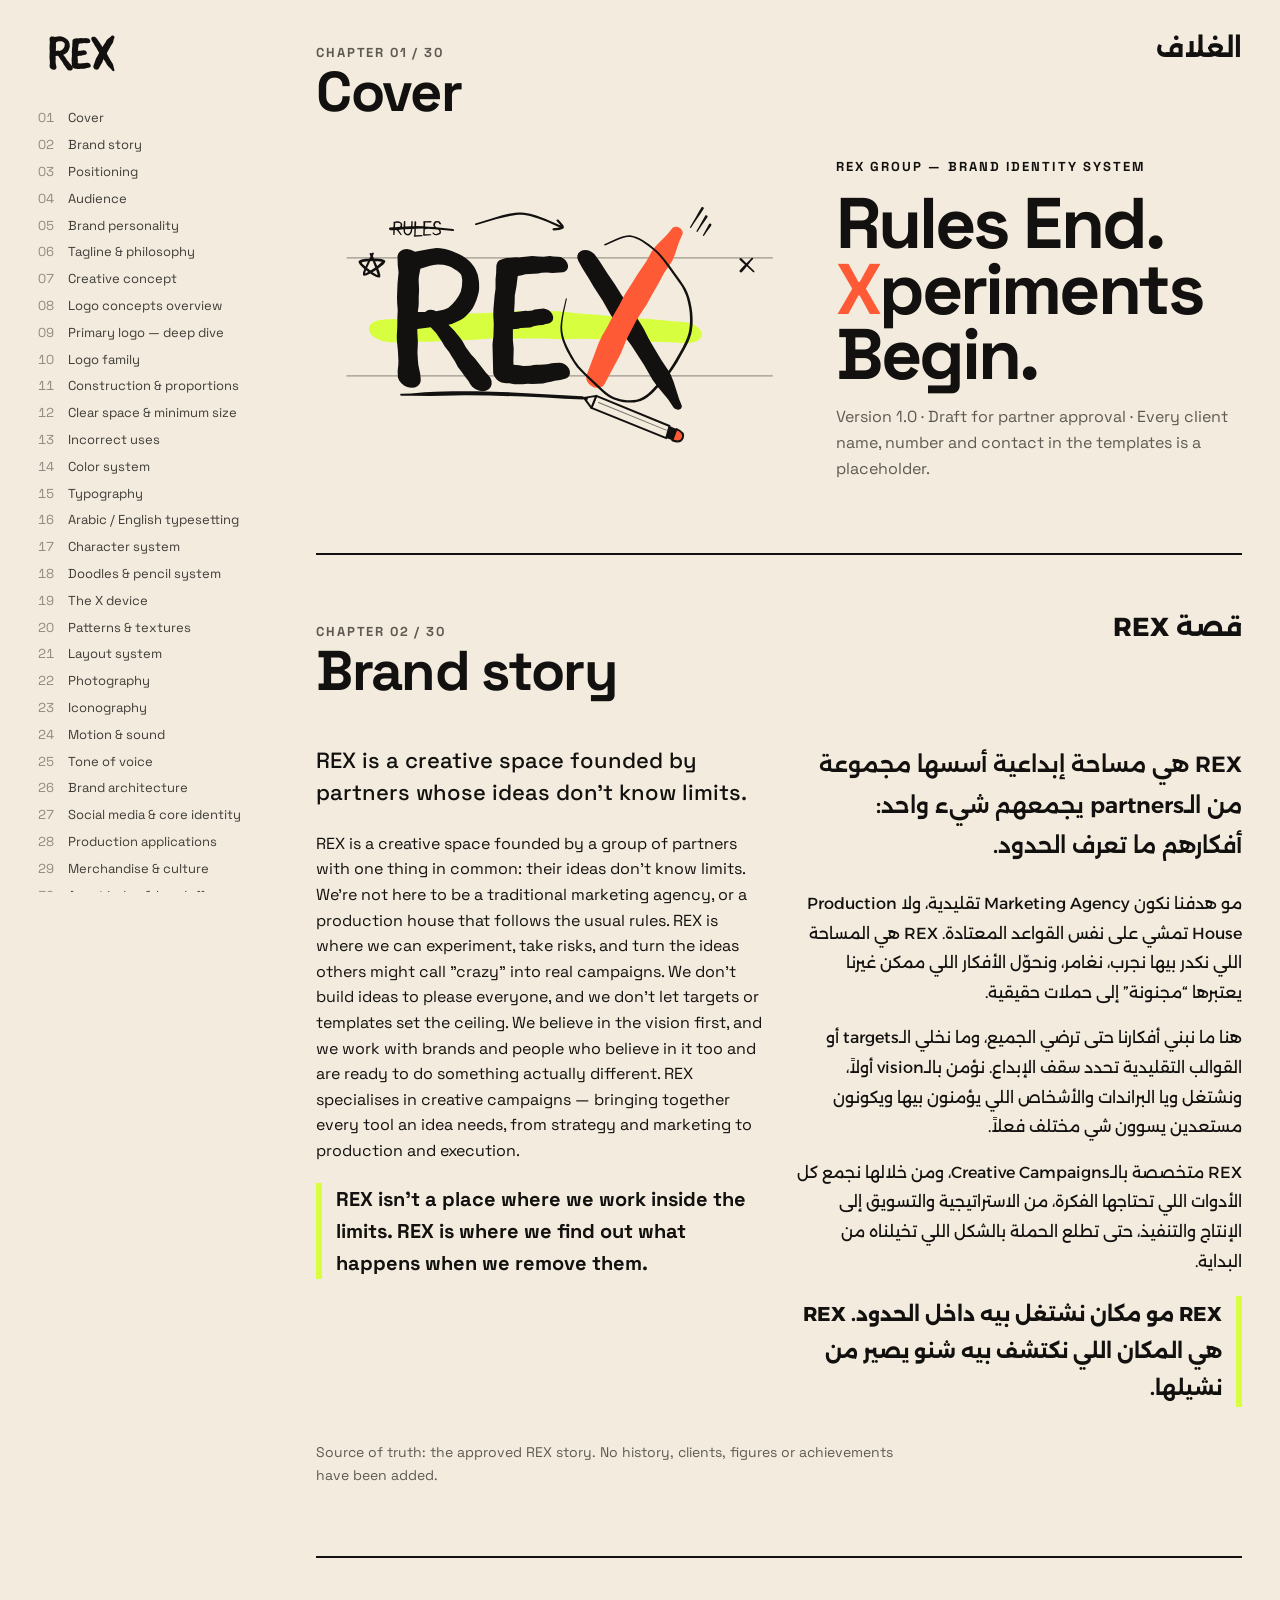
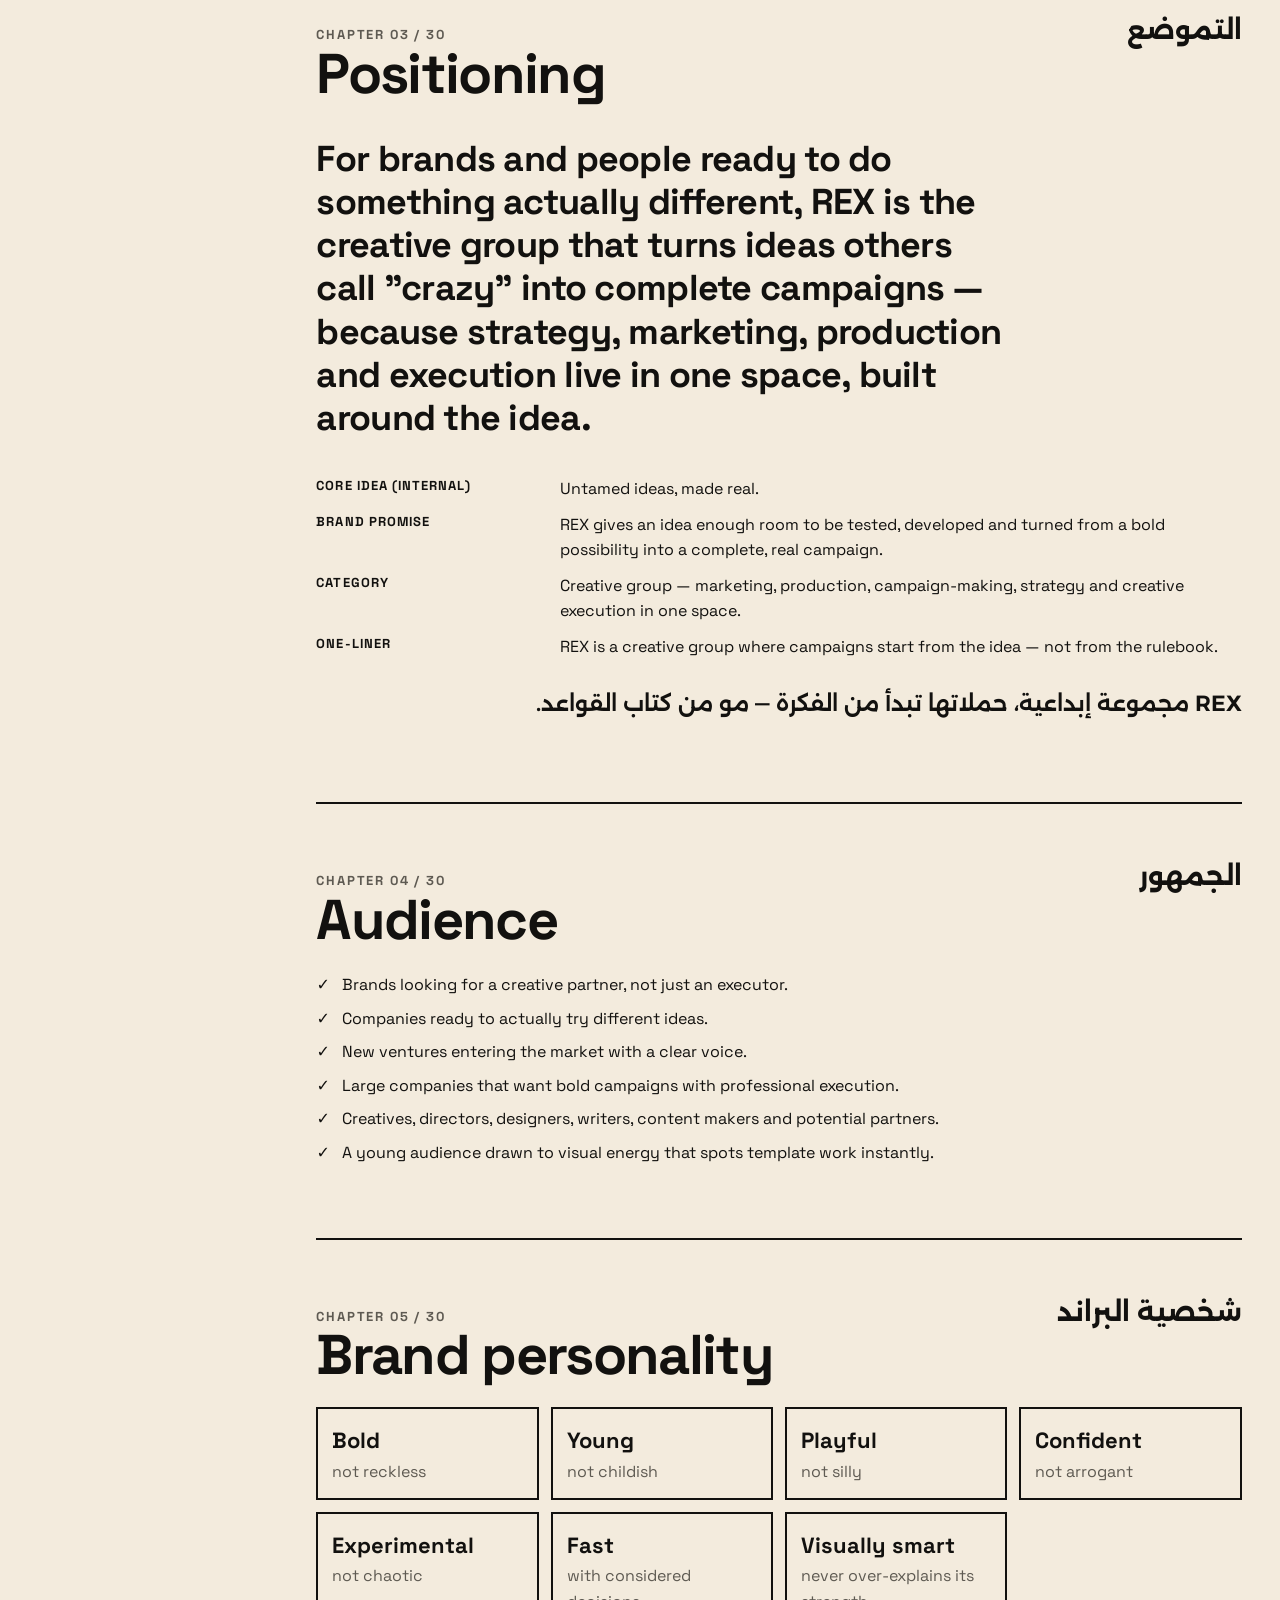
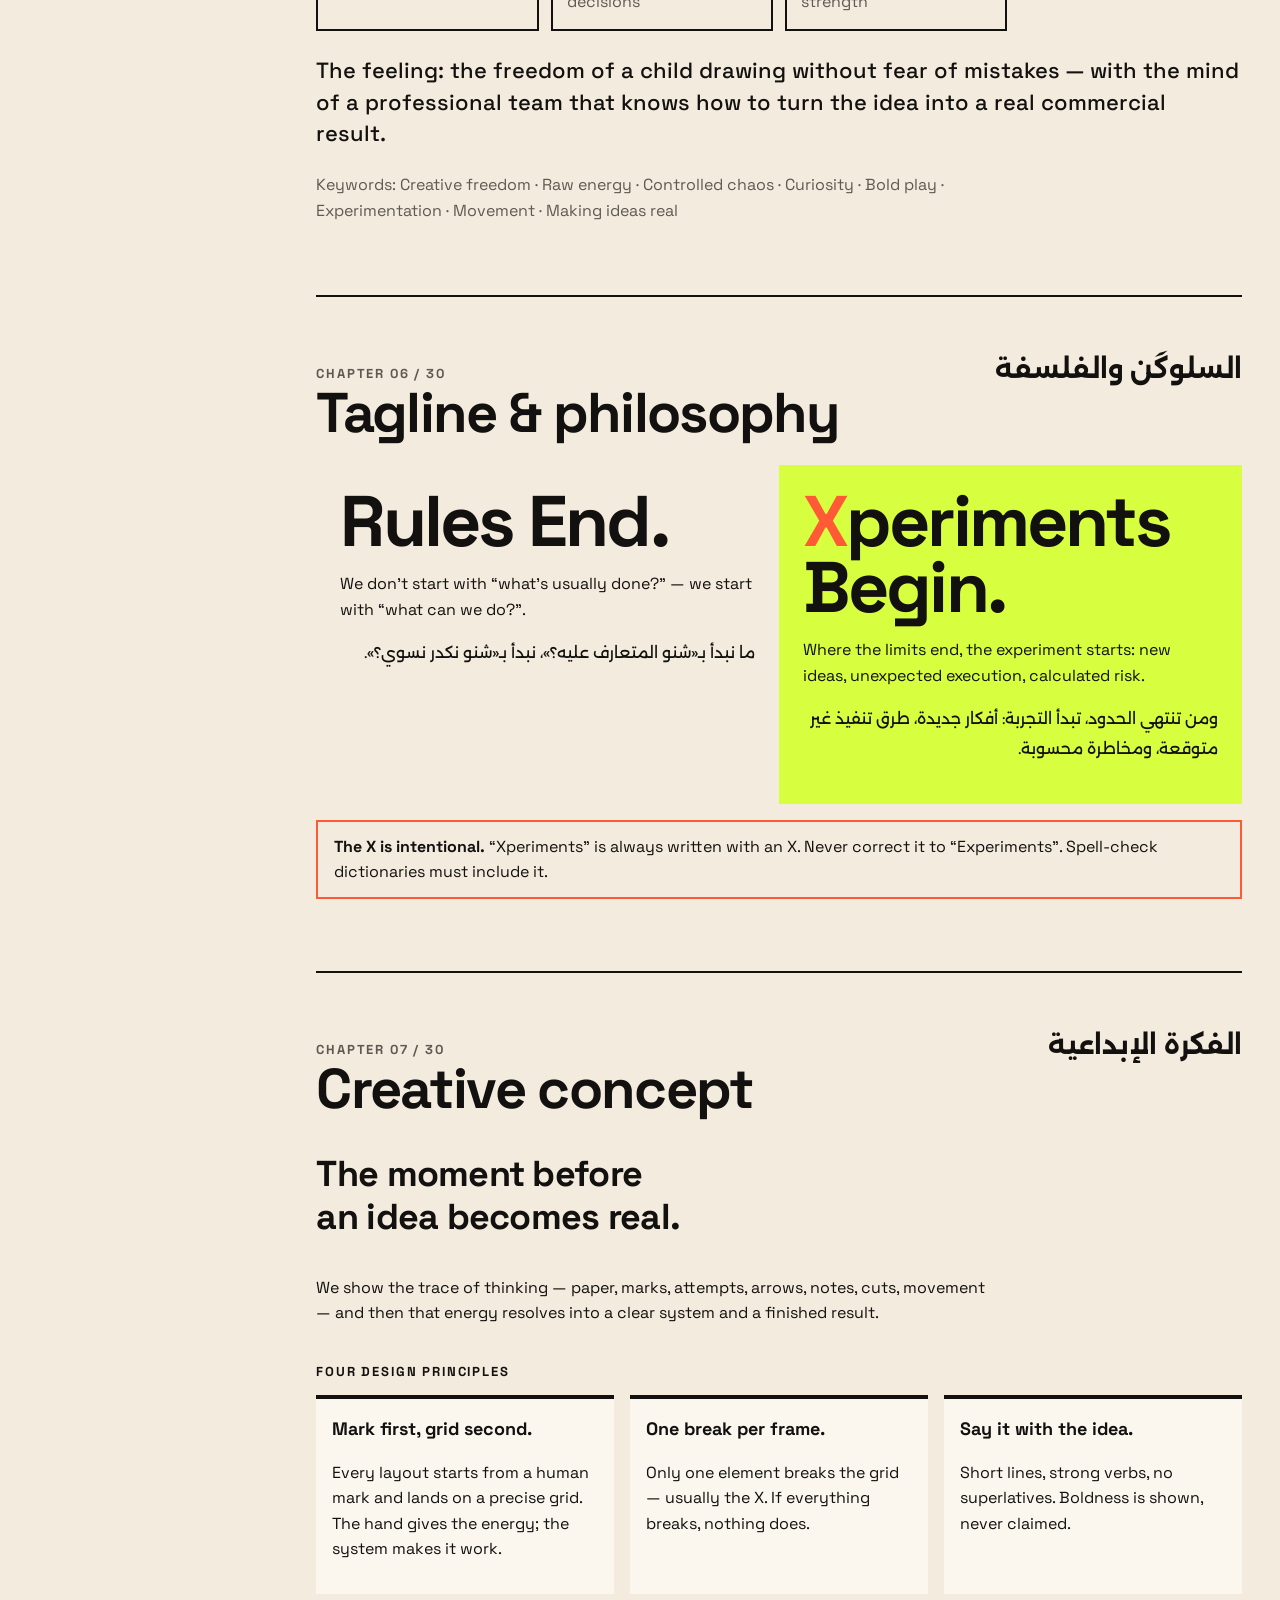
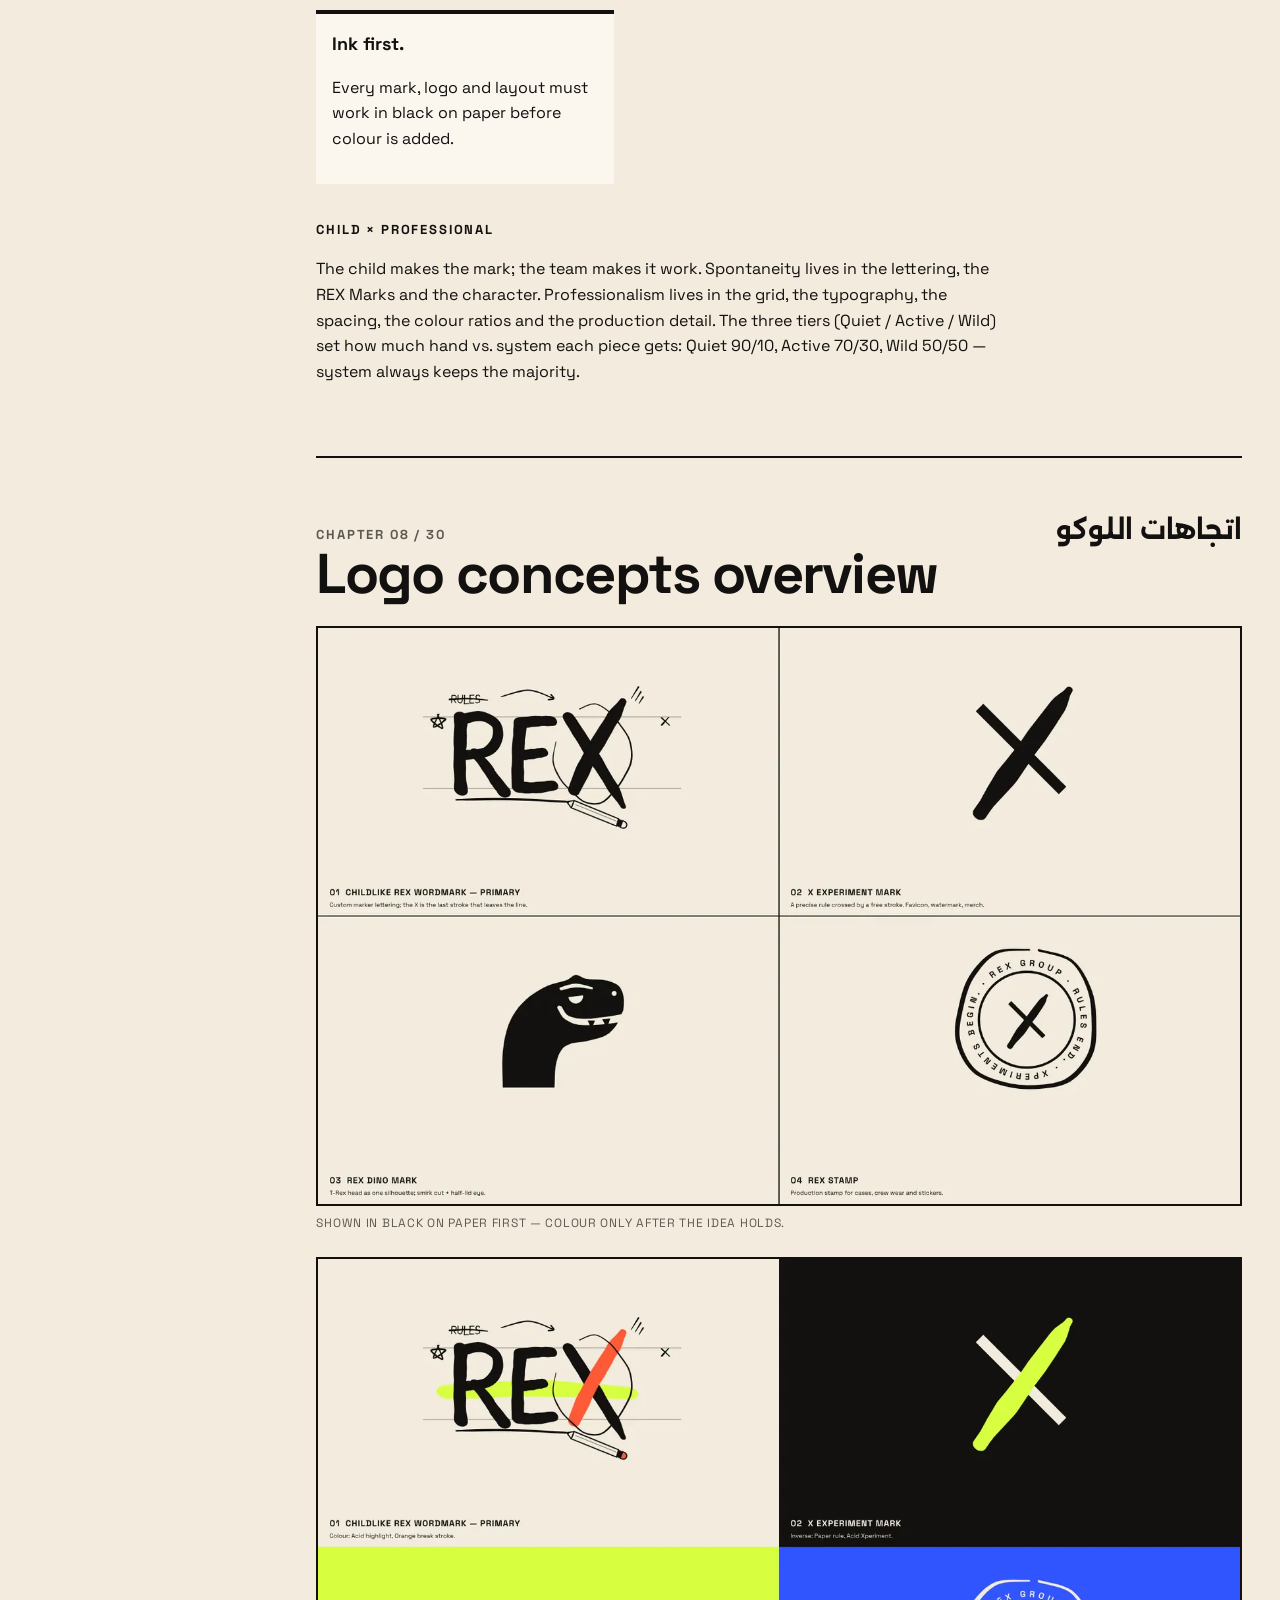
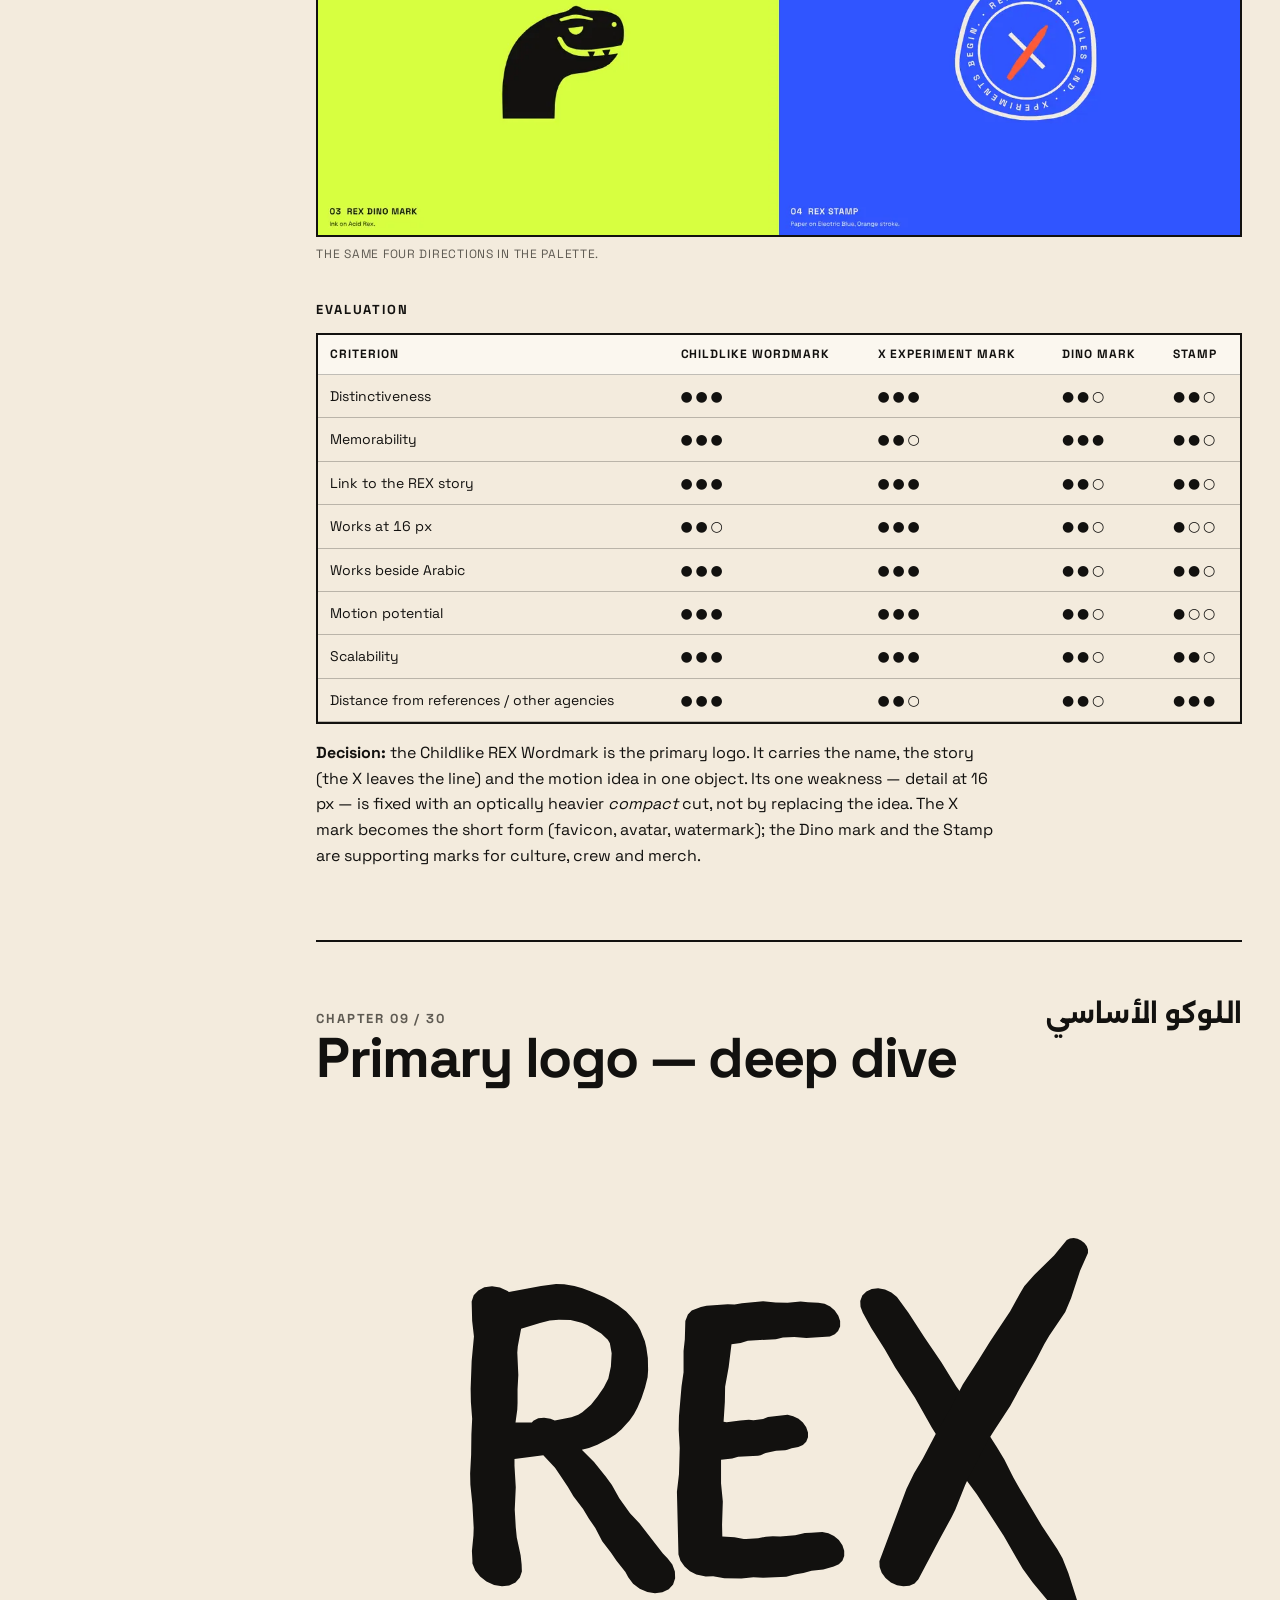
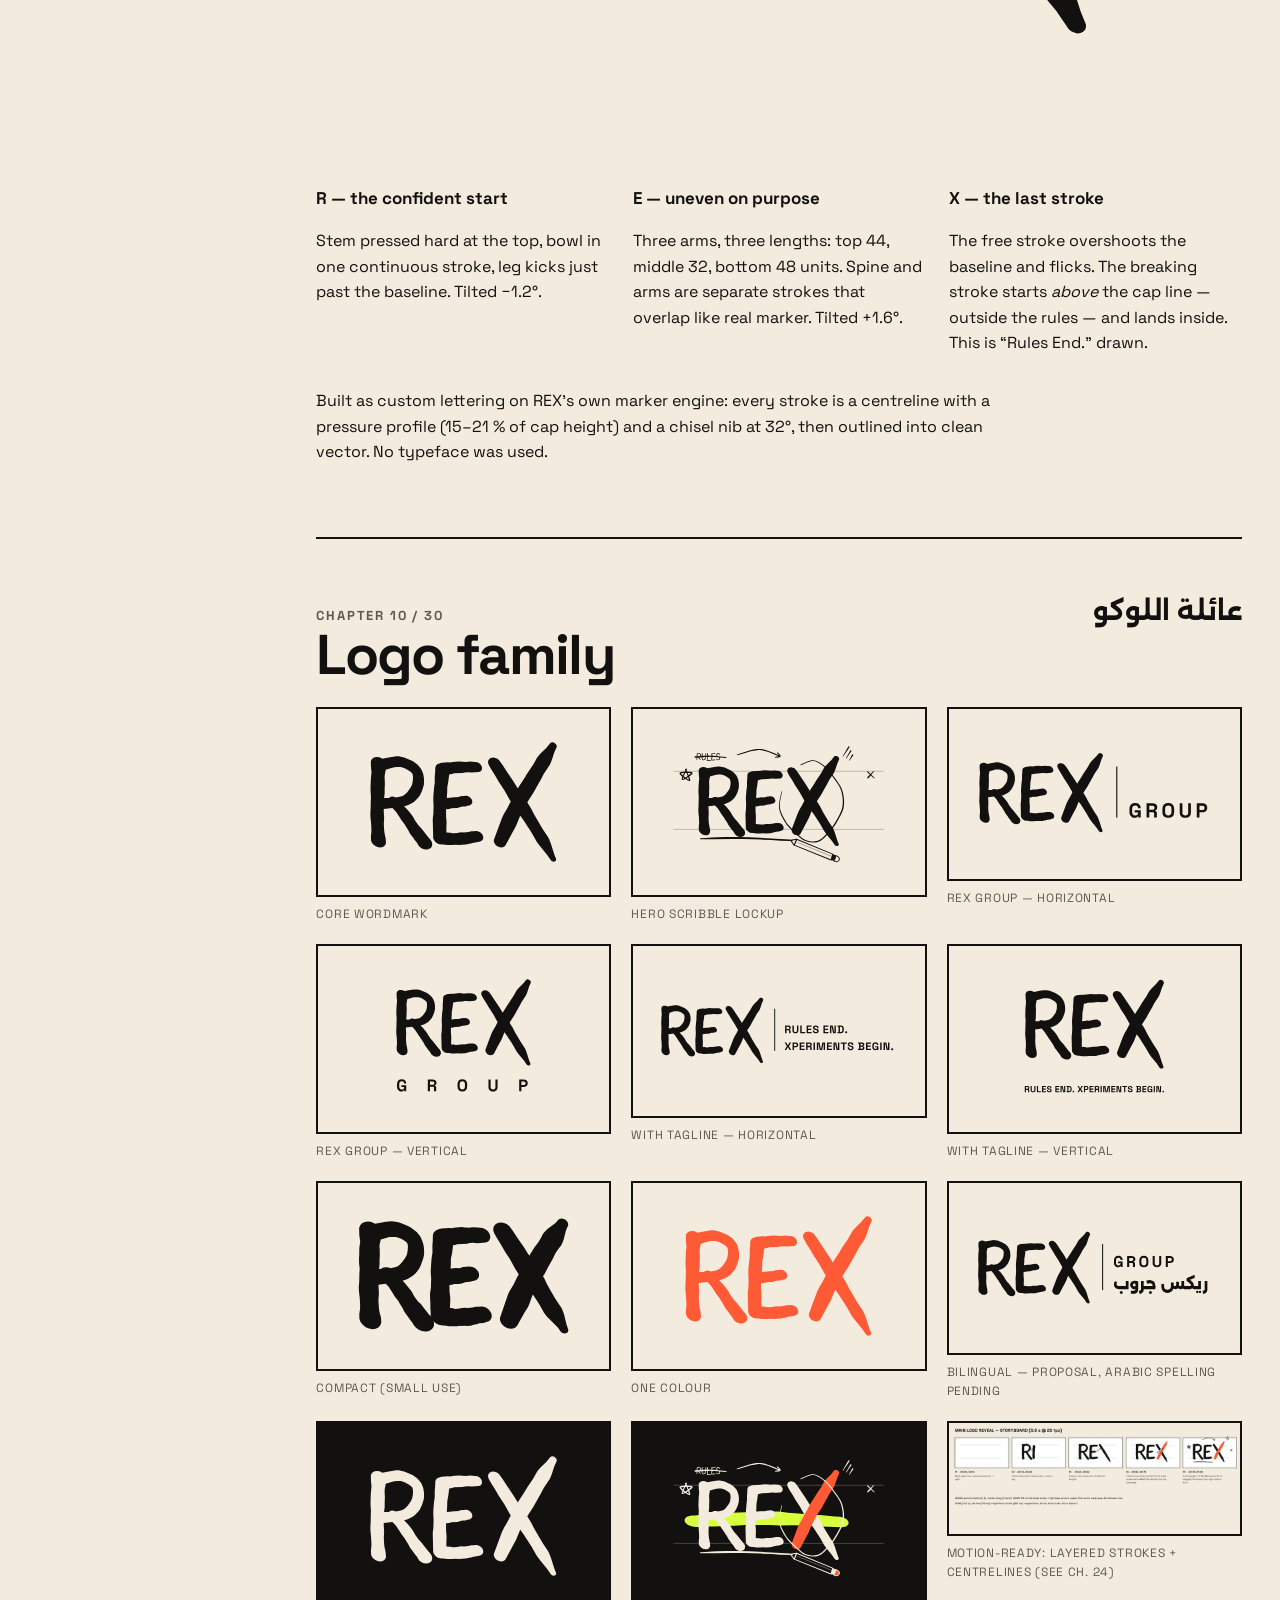
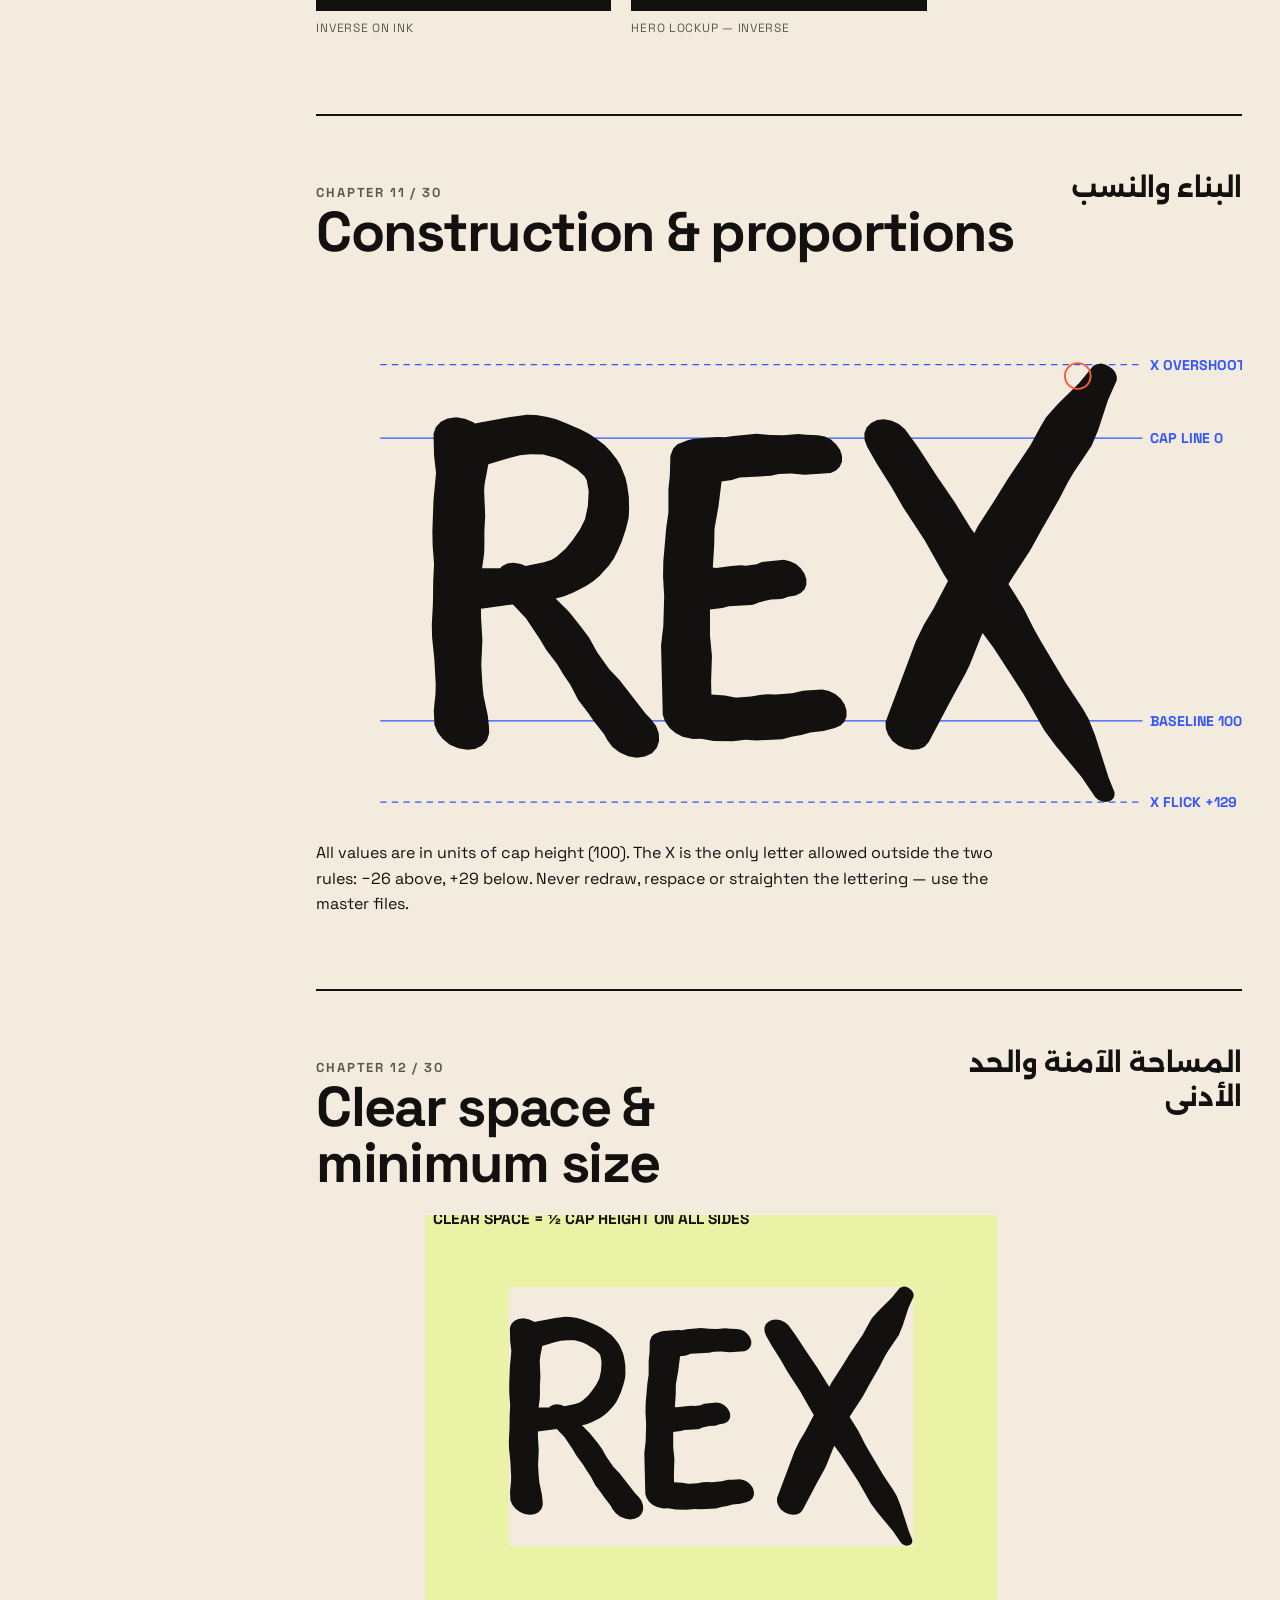
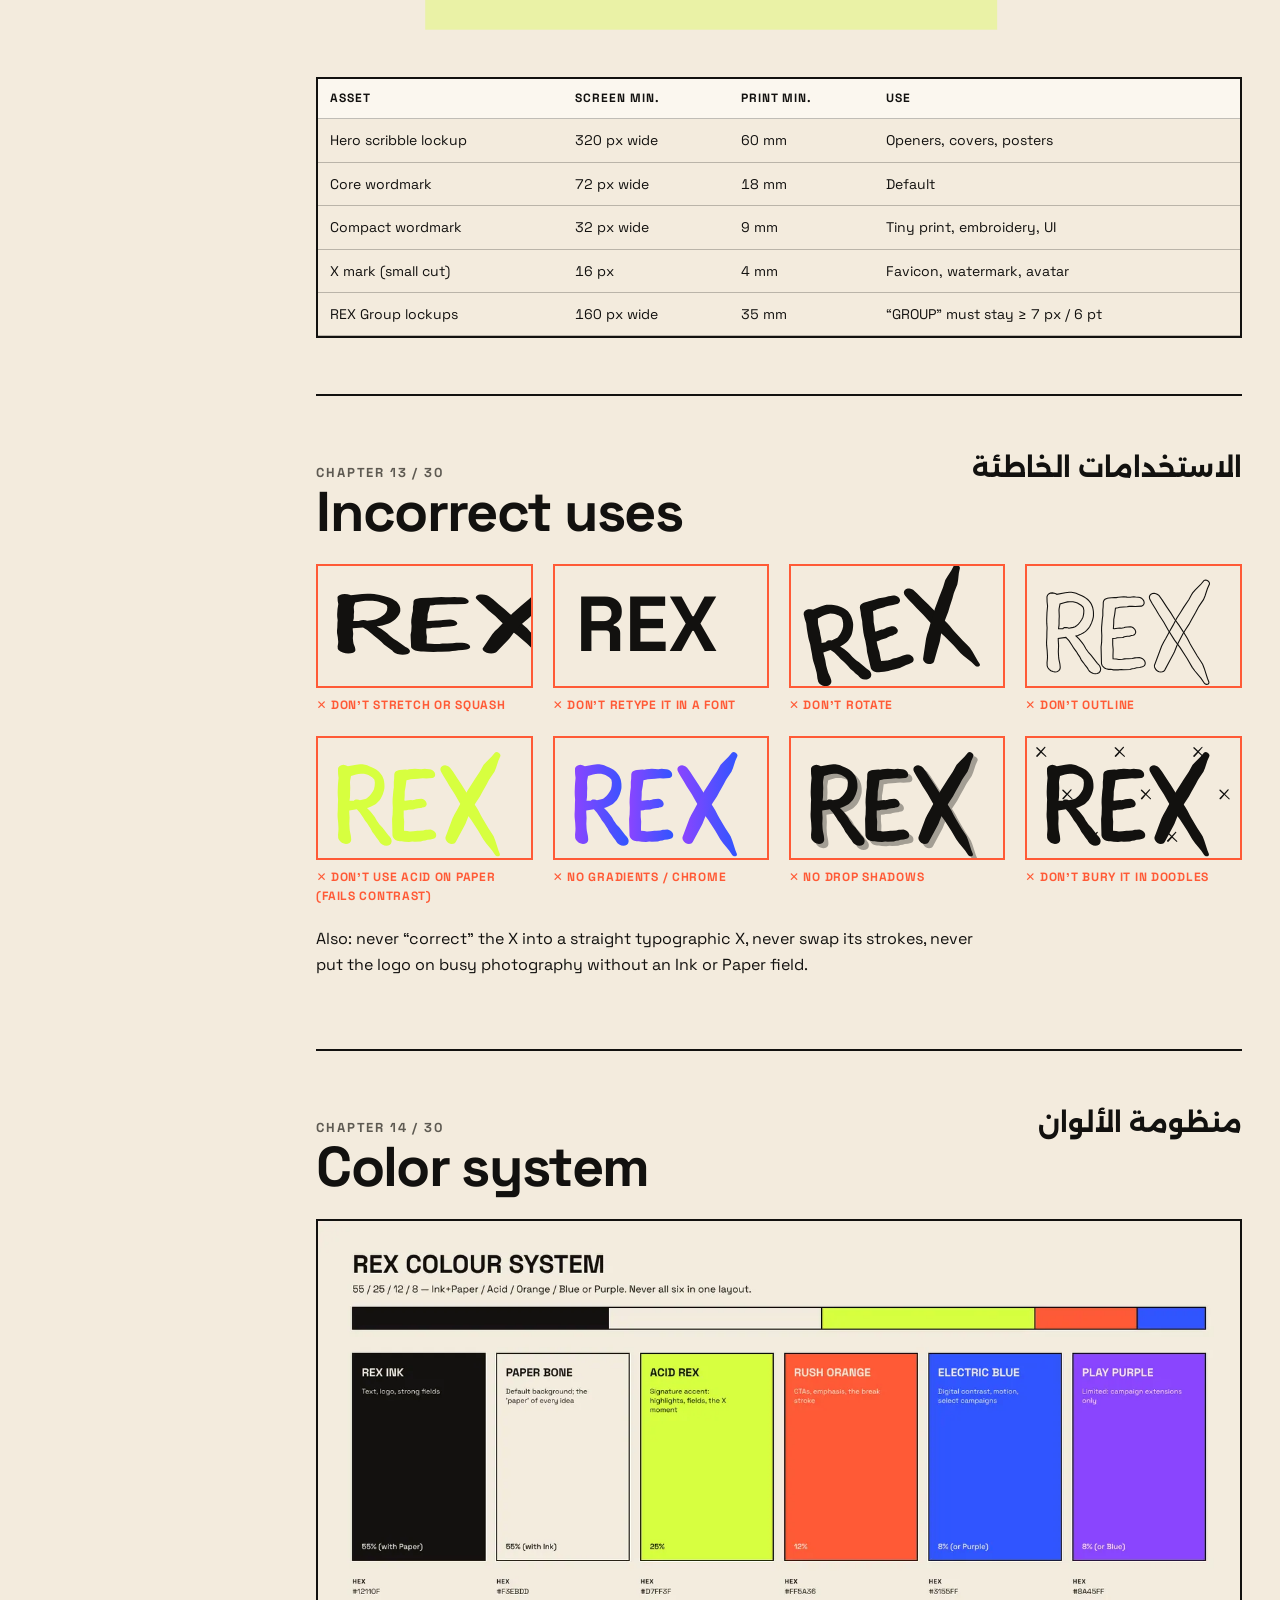
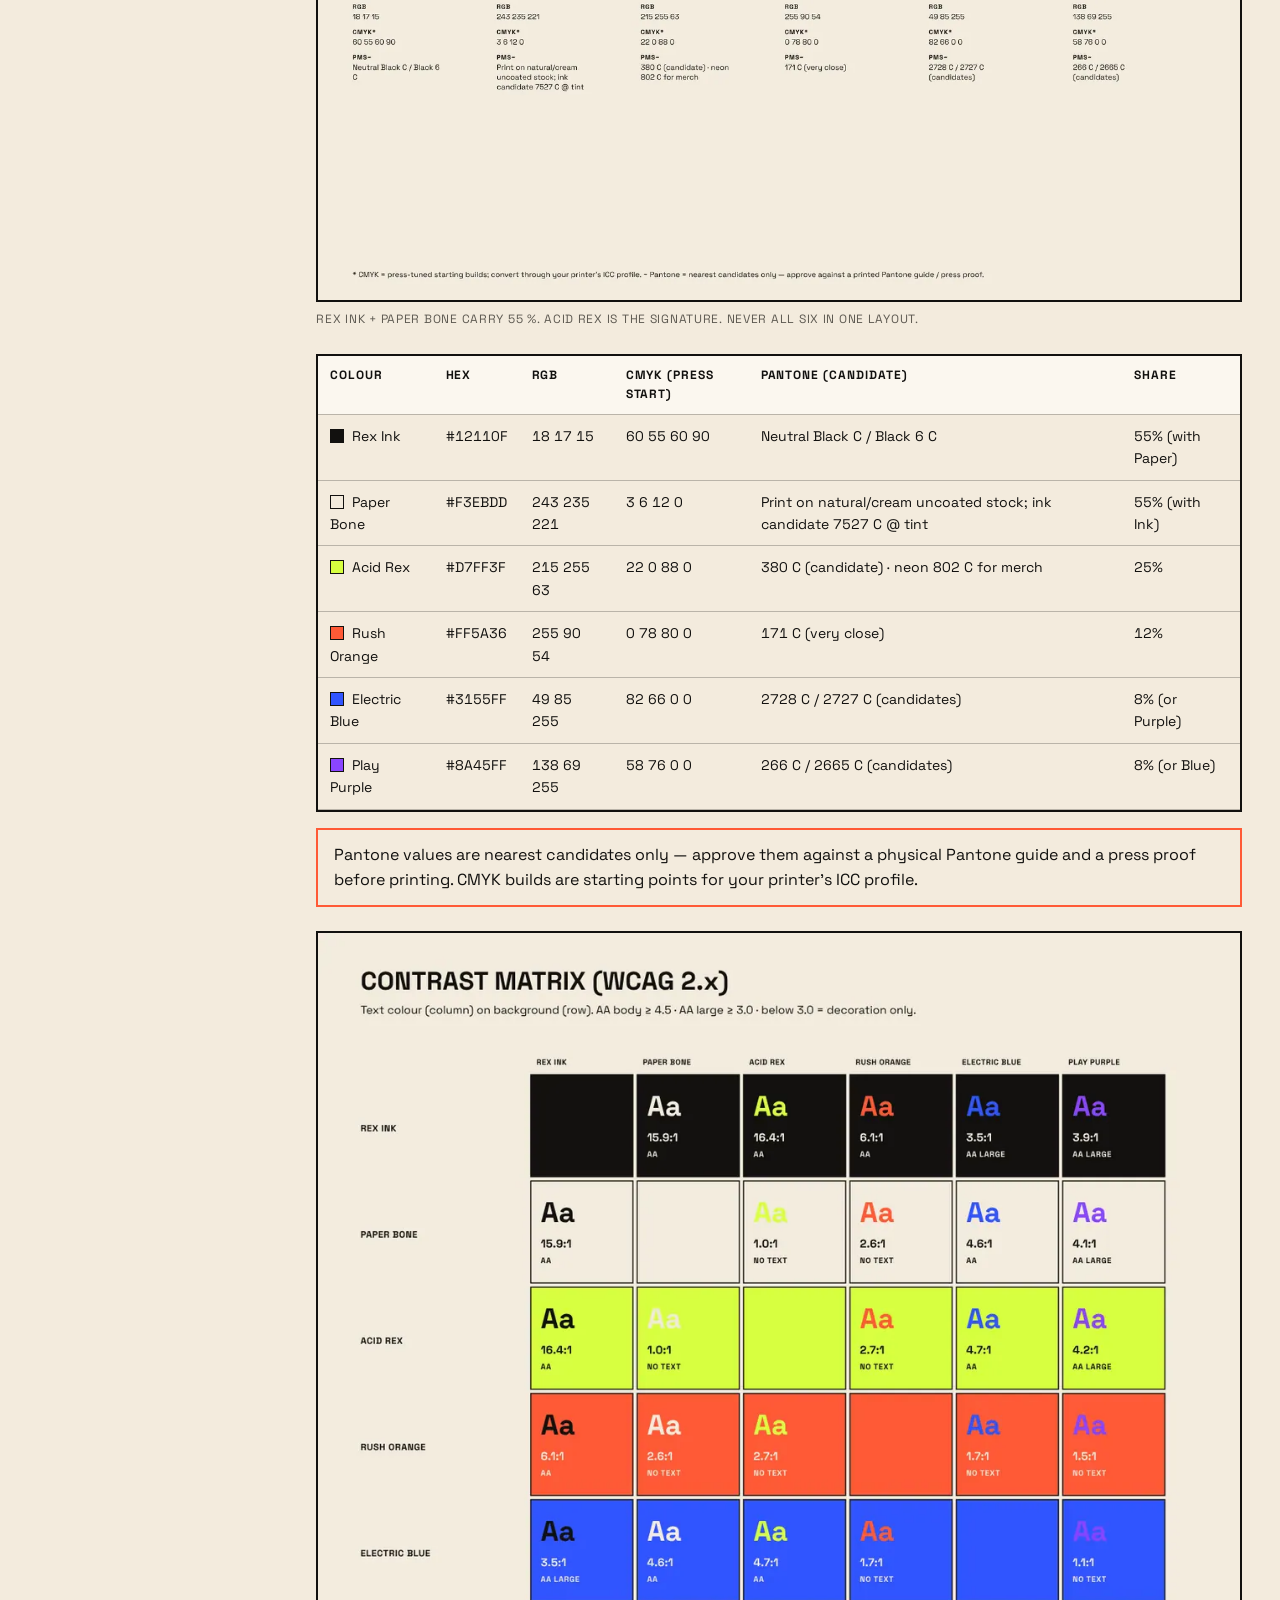
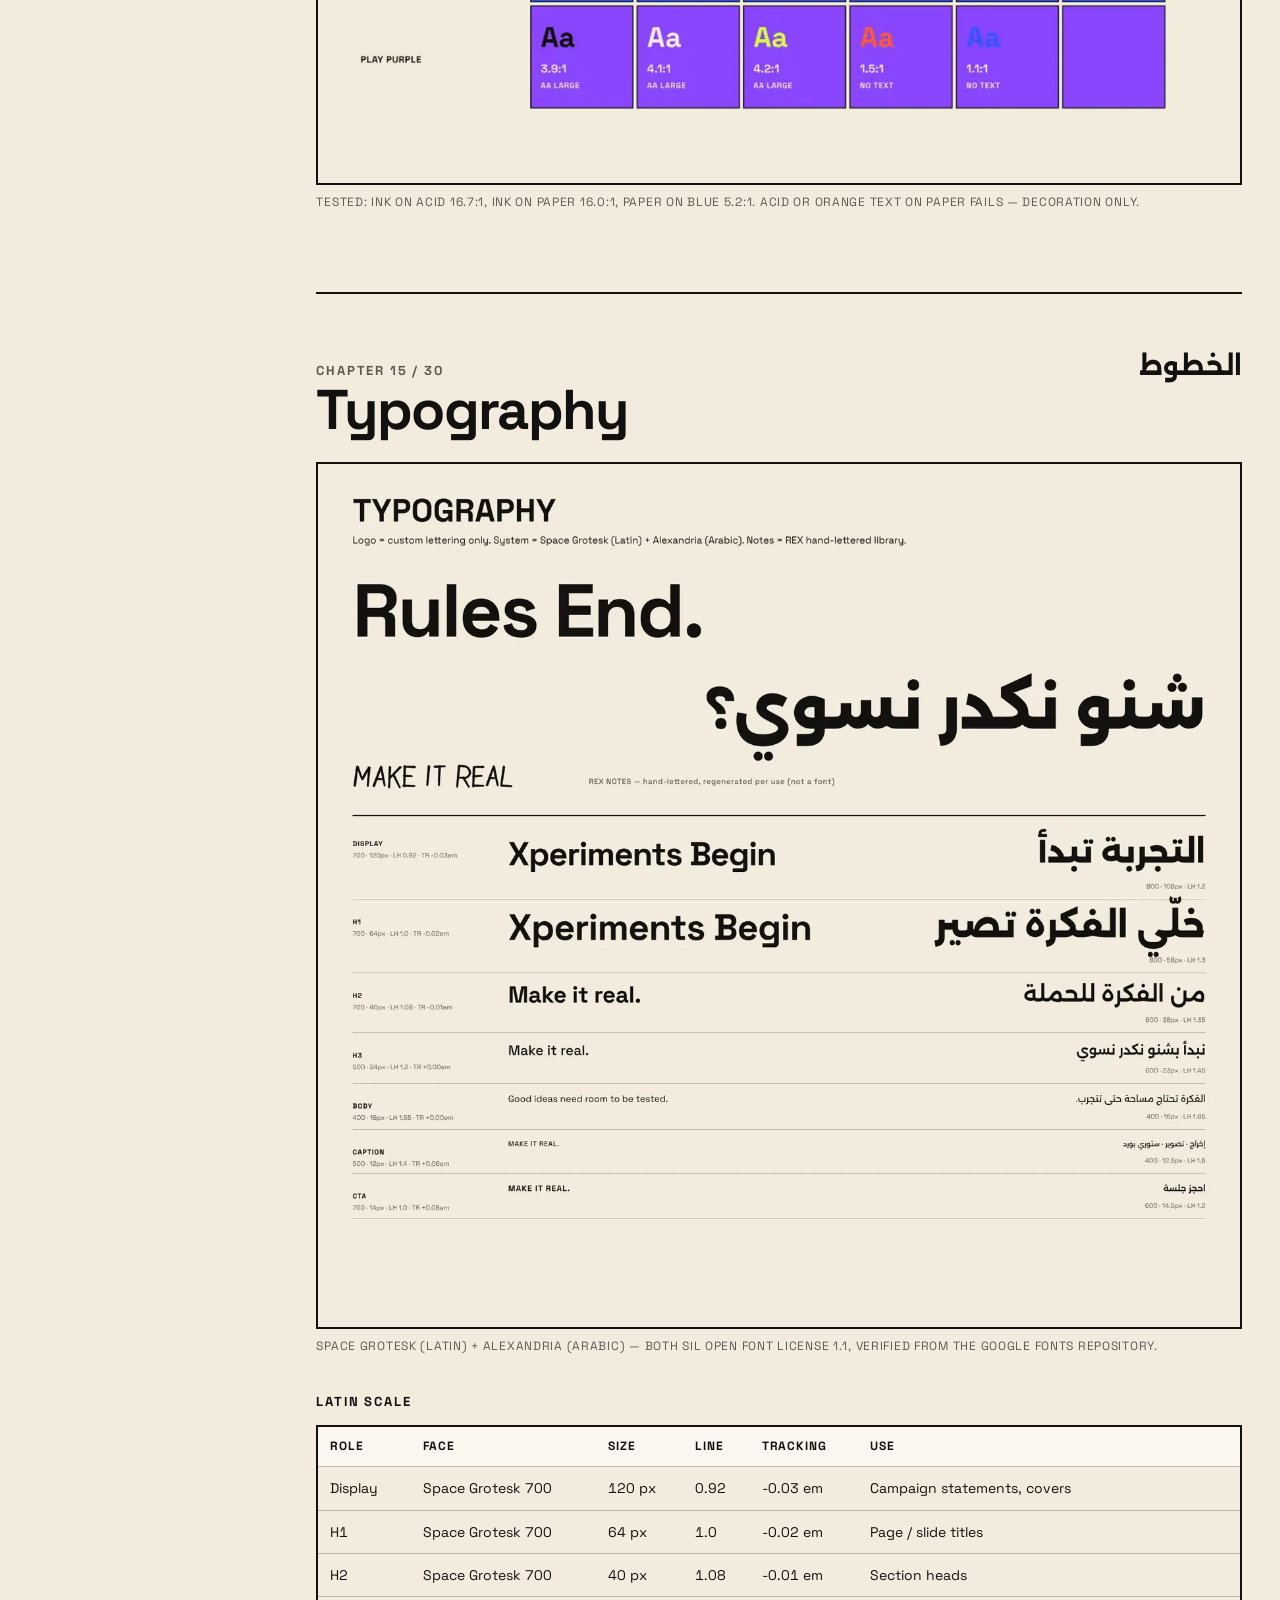
==== index.html @ e9ea4cbf "Add files via upload" ====
<!doctype html><html lang="en"><head><meta charset="utf-8"><meta name="viewport" content="width=device-width,initial-scale=1,viewport-fit=cover"><title>REX Group Brand Book</title><link rel="preconnect" href="https://fonts.googleapis.com"><link rel="preconnect" href="https://fonts.gstatic.com" crossorigin><link rel="stylesheet" href="https://fonts.googleapis.com/css2?family=Alexandria:wght@400;600;800&family=Space+Grotesk:wght@400;500;700&display=swap"><style>
:root{--paper:#F3EBDD;--ink:#12110F;--acid:#D7FF3F;--orange:#FF5A36;--blue:#3155FF;--bg:#F3EBDD;--fg:#12110F;--muted:#5E5A52;--line:#12110F;--panel:#FBF7EF;--warn:#FF5A36;color-scheme:light}
@media (prefers-color-scheme:dark){:root:not([data-theme="light"]){--bg:#12110F;--fg:#F3EBDD;--muted:#B9B0A0;--line:#F3EBDD;--panel:#1C1A17;color-scheme:dark}}
:root[data-theme="dark"]{--bg:#12110F;--fg:#F3EBDD;--muted:#B9B0A0;--line:#F3EBDD;--panel:#1C1A17;color-scheme:dark}
*{box-sizing:border-box}
body{background:var(--bg);color:var(--fg);font:400 16px/1.6 'Space Grotesk',system-ui,sans-serif;margin:0;padding-inline:clamp(16px,3vw,40px)}
.shell{overflow-x:clip;display:grid;grid-template-columns:230px minmax(0,1fr);gap:48px;max-width:1440px;margin:0 auto;padding-block:24px 80px}
nav.toc{position:sticky;top:calc(env(safe-area-inset-top,0px) + 16px);align-self:start;max-height:calc(100vh - 32px);overflow:auto;font-size:13px}
nav.toc .brand{display:block;width:88px;margin-bottom:16px}nav.toc .brand svg{width:100%;height:auto}
nav.toc ol{list-style:none;margin:0;padding:0;counter-reset:c}nav.toc li a{display:flex;gap:10px;padding:3px 0;color:var(--fg);text-decoration:none;opacity:.8}
nav.toc li a:hover,nav.toc li a:focus-visible{opacity:1;text-decoration:underline;text-decoration-color:var(--orange);text-decoration-thickness:2px}
nav.toc li a span{font-variant-numeric:tabular-nums;opacity:.55;width:20px}
details.mtoc{display:none}
section{padding-block:56px;border-top:2px solid var(--line)}section:first-of-type{border-top:0;padding-top:8px}
.eyebrow{display:flex;justify-content:space-between;align-items:baseline;gap:16px;margin-bottom:24px}
.eyebrow h2{font-size:clamp(28px,4.4vw,56px);line-height:1;letter-spacing:-.03em;margin:0;text-wrap:balance}
.eyebrow .num{font-size:13px;font-weight:700;letter-spacing:.14em;color:var(--muted)}
.eyebrow .art-title{font:700 clamp(18px,2.2vw,26px)/1.3 'Alexandria',sans-serif;margin:0}
h3{font-size:13px;letter-spacing:.14em;text-transform:uppercase;margin:36px 0 12px}h4{margin:0 0 6px;font-size:17px}
p{max-width:68ch}.lead{font-size:clamp(18px,2vw,22px);line-height:1.45;font-weight:500}.muted,.note{color:var(--muted)}.note{font-size:14px}
.statement{font-size:clamp(22px,3vw,36px);line-height:1.2;font-weight:700;letter-spacing:-.02em;max-width:30ch;text-wrap:balance}
.display{font-size:clamp(36px,5.6vw,84px);line-height:.92;font-weight:700;letter-spacing:-.04em;margin:0 0 16px}
.display-s{font-size:clamp(26px,4vw,48px);line-height:1.05;font-weight:700;letter-spacing:-.02em;margin:0}
.ar{font-family:'Alexandria',sans-serif;line-height:1.85;text-align:right}.ar.lead{font-weight:600}.ar.display-s{line-height:1.3;font-weight:800;text-align:left}
.xx{color:var(--orange)}
.pull{font-weight:700;font-size:20px;border-inline-start:6px solid var(--acid);padding-inline-start:14px}
.warn{border:2px solid var(--warn);padding:12px 16px;max-width:none}
.two{display:grid;grid-template-columns:repeat(auto-fit,minmax(min(100%,340px),1fr));gap:32px}
.three{display:grid;grid-template-columns:repeat(auto-fit,minmax(min(100%,240px),1fr));gap:24px;margin-top:24px}
.paper{background:#F3EBDD;color:#12110F}.inkbg{background:#12110F}.acid{background:#D7FF3F;color:#12110F}.pad{padding:24px}
.paper .ar,.acid .ar{color:#12110F}
.cover{display:grid;grid-template-columns:minmax(0,1.2fr) minmax(0,1fr);gap:32px;align-items:center}
.cover-art svg{display:block;width:100%;height:auto}.kicker{font-size:13px;font-weight:700;letter-spacing:.16em;text-transform:uppercase}
.big-logo{padding:clamp(24px,6vw,80px)}.big-logo svg{display:block;width:min(100%,720px);height:auto;margin:auto}
.art svg{display:block;width:100%;height:auto}
.fig{margin:0}.fig .art{border:2px solid var(--line);overflow:hidden}.fig .art img{display:block;width:100%;height:auto}
.fig figcaption{font-size:12px;letter-spacing:.06em;text-transform:uppercase;margin-top:8px;color:var(--muted)}
.fig.wide{margin-block:24px}
.tiles{display:grid;grid-template-columns:repeat(auto-fill,minmax(min(100%,260px),1fr));gap:20px;margin-block:20px}
.tiles.four{grid-template-columns:repeat(auto-fill,minmax(min(100%,200px),1fr))}
.tilepad{padding:18px;display:grid;place-items:center;min-height:170px}.tilepad svg{max-height:150px;width:100%}
.fig.bad .art{border-color:var(--orange)}.fig.bad figcaption{color:var(--orange);font-weight:700}
.tablewrap{overflow-x:auto;border:2px solid var(--line)}table{border-collapse:collapse;width:100%;font-size:14px;font-variant-numeric:tabular-nums}
th,td{padding:10px 12px;text-align:left;border-bottom:1px solid color-mix(in srgb,var(--line) 25%,transparent);vertical-align:top}
th{font-size:12px;letter-spacing:.08em;text-transform:uppercase;background:var(--panel)}td[dir=rtl]{text-align:right;font-family:'Alexandria',sans-serif}
td.dots{letter-spacing:.2em;white-space:nowrap}td.no{text-decoration:line-through;text-decoration-color:var(--orange);color:var(--muted)}td.yes{font-weight:700}
.sw{display:inline-block;width:14px;height:14px;border:1px solid var(--line);margin-inline-end:8px;vertical-align:-2px}
.kv{display:grid;grid-template-columns:minmax(120px,220px) 1fr;gap:10px 24px;margin:24px 0}.kv dt{font-weight:700;font-size:13px;letter-spacing:.08em;text-transform:uppercase}.kv dd{margin:0}
.pairs{display:grid;grid-template-columns:repeat(auto-fill,minmax(min(100%,200px),1fr));gap:12px;margin-bottom:24px}
.pairs div{border:2px solid var(--line);padding:14px}.pairs b{display:block;font-size:22px}.pairs span{color:var(--muted)}
.principles{display:grid;grid-template-columns:repeat(auto-fit,minmax(min(100%,220px),1fr));gap:16px}.pr{background:var(--panel);padding:16px;border-top:4px solid var(--fg)}.pr b{font-size:18px}
.ticks,.crosses{padding-inline-start:0;list-style:none}.ticks li,.crosses li{padding-inline-start:26px;position:relative;margin:8px 0;max-width:70ch}
.ticks li::before{content:"✓";position:absolute;inset-inline-start:0;font-weight:700}.crosses li::before{content:"✕";position:absolute;inset-inline-start:0;color:var(--orange);font-weight:700}
.tag-split{display:grid;grid-template-columns:repeat(auto-fit,minmax(min(100%,320px),1fr));gap:0}
pre{white-space:pre-wrap;font:inherit;margin:0}.manifesto{background:var(--panel);padding:20px;font-size:15px}.manifesto.ar{font-family:'Alexandria',sans-serif;line-height:1.9}
.bio{background:var(--panel);padding:14px;font-size:14px}.bio[dir=rtl]{font-family:'Alexandria',sans-serif}
.chips{display:flex;flex-wrap:wrap;gap:8px;max-width:none}.chips span{border:2px solid var(--line);padding:4px 10px;font-weight:700;font-size:13px}
.tree{background:var(--panel);padding:16px;font:13px/1.6 ui-monospace,Menlo,monospace;overflow-x:auto}
.btn{font:700 12px 'Space Grotesk',sans-serif;letter-spacing:.12em;text-transform:uppercase;background:#12110F;color:#F3EBDD;border:0;padding:10px 14px;cursor:pointer;margin-top:12px}
.acidbtn{background:#D7FF3F;color:#12110F}.btn:focus-visible{outline:3px solid #FF5A36;outline-offset:2px}
@media (max-width:900px){.shell{grid-template-columns:minmax(0,1fr);gap:0}nav.toc{display:none}details.mtoc{display:block;overflow:hidden;position:sticky;top:env(safe-area-inset-top,0px);background:var(--bg);z-index:5;border-bottom:2px solid var(--line);padding-block:10px}
details.mtoc summary{font-weight:700;cursor:pointer}details.mtoc ol{columns:2;font-size:13px;padding-inline-start:20px}details.mtoc a{color:var(--fg)}.cover{grid-template-columns:1fr}}
@media print{nav.toc,details.mtoc,.btn{display:none!important}.shell{display:block}section{break-before:page;border-top:0}.fig,.tiles>*{break-inside:avoid}body{background:#F3EBDD;color:#12110F}}

.rex-reveal,.rex-sting{display:block;width:100%;height:auto}
.xwipe{position:relative;aspect-ratio:16/9;overflow:hidden;background:#12110F;max-width:100%}
.xwipe .sa,.xwipe .sb{position:absolute;inset:0;display:grid;place-items:center;font:700 clamp(18px,4vw,40px)/1 'Space Grotesk',sans-serif;letter-spacing:-.02em}
.xwipe .sa{background:#F3EBDD;color:#12110F}.xwipe .sb{background:#12110F;color:#D7FF3F;clip-path:inset(0 100% 0 0);animation:xwReveal 3.2s infinite cubic-bezier(.7,0,.2,1)}
.xwipe .bar{position:absolute;top:-40%;height:180%;width:9%;background:#12110F;transform:rotate(38deg);left:-30%;animation:xwBar 3.2s infinite cubic-bezier(.7,0,.2,1)}
.xwipe .bar2{background:#D7FF3F;border-radius:40px;width:6%;transform:rotate(-40deg);animation-delay:.06s}
@keyframes xwBar{0%,18%{left:-30%}55%,100%{left:130%}}
@keyframes xwReveal{0%,22%{clip-path:inset(0 100% 0 0)}55%,92%{clip-path:inset(0 0 0 0)}100%{clip-path:inset(0 0 0 0)}}
.l3{position:relative;aspect-ratio:16/9;background:#3A3833;overflow:hidden;max-width:100%}
.l3 .box{position:absolute;left:6%;bottom:10%;background:#F3EBDD;padding:2.2% 3% 2.2% 3.6%;clip-path:inset(0 100% 0 0);animation:l3Box 4s infinite cubic-bezier(.7,0,.2,1)}
.l3 .box::before{content:"";position:absolute;left:0;top:0;bottom:0;width:.7%;min-width:5px;background:#D7FF3F}
.l3 b{display:block;font:700 clamp(14px,2.6vw,30px)/1.1 'Space Grotesk',sans-serif;color:#12110F}.l3 span{font:400 clamp(10px,1.4vw,16px)/1.3 'Space Grotesk',sans-serif;color:#12110F}
@keyframes l3Box{0%,8%{clip-path:inset(0 100% 0 0)}22%,82%{clip-path:inset(0 0 0 0)}94%,100%{clip-path:inset(0 0 0 100%)}}
.charloop svg{display:block;width:100%;height:auto}
.charloop #eye{transform-box:fill-box;transform-origin:center;animation:blink 3.4s infinite}
.charloop #brow{transform-box:fill-box;transform-origin:center;animation:brow 6.8s infinite}
.charloop .headg{transform-origin:212px 262px;animation:look 6.8s infinite ease-in-out}
@keyframes blink{0%,46%,52%,100%{transform:scaleY(1)}49%{transform:scaleY(.08)}}
@keyframes brow{0%,60%,80%,100%{transform:translateY(0)}66%,74%{transform:translateY(-5px) rotate(-4deg)}}
@keyframes look{0%,55%,85%,100%{transform:rotate(0)}62%,78%{transform:rotate(-3deg)}}
@media (prefers-reduced-motion: reduce){.xwipe .sb,.xwipe .bar,.l3 .box,.charloop *{animation:none!important}.xwipe .sb{clip-path:none}.l3 .box{clip-path:none}}
</style></head><body><details class="mtoc"><summary>REX Brand Book — chapters</summary><ol><li><a href="#s01"><span>01</span>Cover</a></li><li><a href="#s02"><span>02</span>Brand story</a></li><li><a href="#s03"><span>03</span>Positioning</a></li><li><a href="#s04"><span>04</span>Audience</a></li><li><a href="#s05"><span>05</span>Brand personality</a></li><li><a href="#s06"><span>06</span>Tagline &amp; philosophy</a></li><li><a href="#s07"><span>07</span>Creative concept</a></li><li><a href="#s08"><span>08</span>Logo concepts overview</a></li><li><a href="#s09"><span>09</span>Primary logo — deep dive</a></li><li><a href="#s10"><span>10</span>Logo family</a></li><li><a href="#s11"><span>11</span>Construction &amp; proportions</a></li><li><a href="#s12"><span>12</span>Clear space &amp; minimum size</a></li><li><a href="#s13"><span>13</span>Incorrect uses</a></li><li><a href="#s14"><span>14</span>Color system</a></li><li><a href="#s15"><span>15</span>Typography</a></li><li><a href="#s16"><span>16</span>Arabic / English typesetting</a></li><li><a href="#s17"><span>17</span>Character system</a></li><li><a href="#s18"><span>18</span>Doodles &amp; pencil system</a></li><li><a href="#s19"><span>19</span>The X device</a></li><li><a href="#s20"><span>20</span>Patterns &amp; textures</a></li><li><a href="#s21"><span>21</span>Layout system</a></li><li><a href="#s22"><span>22</span>Photography</a></li><li><a href="#s23"><span>23</span>Iconography</a></li><li><a href="#s24"><span>24</span>Motion &amp; sound</a></li><li><a href="#s25"><span>25</span>Tone of voice</a></li><li><a href="#s26"><span>26</span>Brand architecture</a></li><li><a href="#s27"><span>27</span>Social media &amp; core identity</a></li><li><a href="#s28"><span>28</span>Production applications</a></li><li><a href="#s29"><span>29</span>Merchandise &amp; culture</a></li><li><a href="#s30"><span>30</span>Asset index &amp; handoff</a></li></ol></details><div class="shell"><nav class="toc" aria-label="Chapters"><a class="brand" href="#s01" style="color:var(--fg)"><span class="paper" style="display:block;padding:6px"><svg role="img" aria-label="REX" xmlns="http://www.w3.org/2000/svg" viewBox="0 0 278.625 170.863"><title>REX compact (optical small size)</title><g transform="translate(22.508060987643773 6.920476456113374)"><g transform="translate(2.54867 26.3588) scale(1)"><path d="M26.0 -9.6 L32.4 -10.3 L38.7 -9.4 L41.8 -8.5 L44.9 -7.4 L50.9 -4.7 L53.8 -3.3 L56.4 -1.5 L61.2 2.4 L64.8 7.0 L66.0 9.1 L67.9 14.0 L68.9 18.0 L69.2 20.7 L69.4 26.1 L69.1 28.9 L68.5 31.6 L65.5 40.1 L63.6 43.9 L62.0 46.3 L59.4 49.2 L57.2 51.3 L54.7 53.0 L52.0 54.6 L48.4 56.4 L44.9 57.7 L47.6 60.4 L54.3 68.7 L56.0 71.2 L58.0 75.1 L61.9 80.5 L65.6 84.1 L69.5 89.3 L71.6 91.6 L75.1 96.3 L76.7 97.8 L79.2 101.0 L80.5 104.5 L80.7 107.9 L79.6 111.0 L77.4 113.5 L74.3 115.0 L70.6 115.5 L66.6 114.8 L62.8 113.1 L59.5 110.6 L57.1 107.4 L56.2 105.6 L52.5 100.9 L50.6 98.0 L47.0 93.2 L44.5 88.0 L42.0 84.3 L40.0 80.7 L35.9 75.5 L33.7 71.8 L30.6 67.1 L29.1 64.4 L25.6 60.9 L17.3 62.1 L17.9 72.1 L17.3 79.7 L17.9 89.2 L18.5 93.1 L20.2 99.5 L20.4 101.7 L20.6 105.2 L19.5 108.3 L17.3 110.7 L14.2 112.2 L10.5 112.7 L6.6 112.0 L2.8 110.4 L-0.5 107.8 L-2.9 104.7 L-4.3 101.2 L-4.5 95.6 L-3.6 89.5 L-3.5 86.6 L-3.9 78.0 L-4.8 70.3 L-5.1 65.3 L-4.5 57.8 L-4.4 49.9 L-4.0 43.9 L-4.7 37.9 L-4.8 32.2 L-4.5 26.9 L-4.5 21.2 L-4.2 18.3 L-3.4 13.0 L-4.4 6.2 L-4.7 -2.3 L-3.6 -5.4 L-1.4 -7.9 L1.8 -9.4 L5.5 -9.9 L9.5 -9.3 L13.5 -7.5ZM20.0 10.7 L18.6 16.8 L18.5 18.7 L18.8 22.0 L18.9 28.1 L18.6 33.7 L18.6 39.2 L18.1 44.1 L20.3 44.1 L20.7 43.7 L23.1 42.5 L26.1 42.1 L29.2 42.6 L30.8 43.3 L36.3 42.2 L38.8 41.4 L41.2 39.6 L43.7 37.0 L47.2 32.4 L48.7 30.0 L49.8 27.8 L50.6 23.4 L50.9 19.2 L50.9 17.6 L50.3 15.0 L49.8 14.3 L48.6 13.2 L45.3 10.9 L42.5 9.3 L39.3 8.3 L37.0 7.8 L32.7 7.6 L29.7 7.8 L25.9 8.8Z" fill="#12110F"/><path d="M100.6 -2.3 L103.0 -2.9 L112.1 -3.7 L115.5 -3.1 L117.0 -3.0 L121.2 -2.9 L122.2 -3.2 L126.7 -3.5 L129.6 -3.1 L133.8 -2.9 L136.8 -2.3 L139.6 -0.9 L142.0 1.2 L143.7 3.7 L144.6 6.4 L144.6 9.0 L143.7 11.3 L141.9 13.1 L139.5 14.1 L129.8 14.9 L125.0 14.4 L121.1 14.6 L118.5 15.4 L107.1 15.9 L104.6 16.9 L102.3 17.2 L101.4 25.1 L99.8 32.8 L99.8 38.7 L99.5 43.7 L101.3 43.5 L102.4 43.2 L106.5 42.9 L108.3 43.2 L110.7 43.0 L113.4 42.0 L121.1 41.2 L124.5 41.8 L127.2 43.1 L129.4 45.1 L131.1 47.4 L131.9 50.0 L131.9 52.5 L131.0 54.7 L129.3 56.3 L126.6 57.5 L124.5 57.9 L121.9 58.8 L118.0 59.0 L115.2 59.5 L112.4 60.7 L108.4 61.2 L103.5 61.3 L101.3 62.1 L98.2 62.5 L98.3 70.0 L99.2 77.2 L98.8 88.6 L100.9 88.7 L104.9 89.6 L109.5 89.2 L112.4 88.6 L115.8 88.3 L118.8 88.5 L124.6 88.1 L127.8 87.3 L130.9 87.1 L135.3 87.0 L138.3 87.6 L141.2 89.0 L143.7 91.1 L145.4 93.7 L146.3 96.4 L146.3 99.1 L145.4 101.5 L143.6 103.3 L141.1 104.4 L137.0 105.6 L132.3 106.1 L129.2 107.1 L125.7 107.6 L122.6 108.7 L117.5 109.1 L115.8 108.9 L111.1 109.0 L109.5 108.8 L107.7 109.3 L104.3 109.5 L97.6 109.4 L92.5 108.4 L90.3 108.6 L85.9 107.6 L82.6 106.0 L79.9 103.6 L77.9 100.7 L76.8 97.6 L76.9 94.3 L76.5 88.6 L76.5 82.4 L76.2 79.0 L76.1 72.3 L77.1 65.5 L77.4 54.7 L76.9 48.6 L76.9 45.5 L77.7 34.0 L78.0 31.1 L78.9 25.5 L78.8 17.1 L79.2 12.4 L79.4 5.3 L80.5 2.4 L82.8 0.2 L85.8 -1.1 L87.9 -1.8 L89.1 -1.9 L98.1 -2.6Z" fill="#12110F"/><path d="M149.4 3.6 L148.2 0.5 L148.2 -2.5 L149.2 -5.1 L151.1 -7.2 L153.9 -8.5 L157.1 -8.8 L160.5 -8.2 L163.8 -6.7 L166.6 -4.4 L170.5 0.9 L176.7 10.2 L183.1 19.4 L187.5 26.6 L194.1 35.5 L203.5 50.1 L206.3 55.1 L209.8 62.5 L217.6 76.0 L220.3 80.4 L225.9 88.6 L226.8 90.6 L228.6 95.5 L231.6 107.5 L233.5 113.1 L233.6 114.6 L233.1 115.8 L232.2 116.8 L230.9 117.4 L229.3 117.6 L227.7 117.3 L226.1 116.6 L224.8 115.5 L222.3 111.8 L221.1 110.3 L217.7 106.7 L209.4 98.7 L205.9 94.0 L201.2 85.5 L198.5 81.1 L190.4 69.0 L186.5 64.2 L180.7 56.2 L177.8 51.2 L173.1 43.9 L166.7 32.2 L161.9 25.1 L156.5 15.6 L151.6 7.8Z" fill="#12110F"/><path d="M175.4 53.4 L179.7 46.0 L183.3 38.2 L184.6 35.7 L189.3 28.8 L194.9 19.8 L199.5 13.7 L202.1 9.3 L204.5 4.6 L206.0 2.5 L209.8 -1.3 L218.7 -8.0 L220.5 -9.8 L222.8 -12.4 L224.4 -13.1 L226.2 -13.3 L228.2 -12.9 L230.0 -12.1 L231.6 -10.8 L232.8 -9.2 L233.4 -7.4 L233.5 -5.7 L231.1 -0.2 L228.4 10.3 L226.5 15.4 L225.2 17.6 L222.0 21.7 L219.1 26.0 L215.8 32.8 L210.5 42.1 L206.7 49.5 L200.3 58.9 L192.4 75.0 L188.9 84.8 L187.4 87.9 L183.9 93.5 L175.3 108.8 L173.4 110.8 L170.9 111.9 L167.8 112.3 L164.6 111.7 L161.5 110.2 L158.8 108.1 L156.9 105.4 L155.8 102.6 L155.8 99.7 L164.7 73.7 L166.1 70.5 L171.3 61.8Z" fill="#12110F"/></g></g></svg>
</span></a><ol><li><a href="#s01"><span>01</span>Cover</a></li><li><a href="#s02"><span>02</span>Brand story</a></li><li><a href="#s03"><span>03</span>Positioning</a></li><li><a href="#s04"><span>04</span>Audience</a></li><li><a href="#s05"><span>05</span>Brand personality</a></li><li><a href="#s06"><span>06</span>Tagline &amp; philosophy</a></li><li><a href="#s07"><span>07</span>Creative concept</a></li><li><a href="#s08"><span>08</span>Logo concepts overview</a></li><li><a href="#s09"><span>09</span>Primary logo — deep dive</a></li><li><a href="#s10"><span>10</span>Logo family</a></li><li><a href="#s11"><span>11</span>Construction &amp; proportions</a></li><li><a href="#s12"><span>12</span>Clear space &amp; minimum size</a></li><li><a href="#s13"><span>13</span>Incorrect uses</a></li><li><a href="#s14"><span>14</span>Color system</a></li><li><a href="#s15"><span>15</span>Typography</a></li><li><a href="#s16"><span>16</span>Arabic / English typesetting</a></li><li><a href="#s17"><span>17</span>Character system</a></li><li><a href="#s18"><span>18</span>Doodles &amp; pencil system</a></li><li><a href="#s19"><span>19</span>The X device</a></li><li><a href="#s20"><span>20</span>Patterns &amp; textures</a></li><li><a href="#s21"><span>21</span>Layout system</a></li><li><a href="#s22"><span>22</span>Photography</a></li><li><a href="#s23"><span>23</span>Iconography</a></li><li><a href="#s24"><span>24</span>Motion &amp; sound</a></li><li><a href="#s25"><span>25</span>Tone of voice</a></li><li><a href="#s26"><span>26</span>Brand architecture</a></li><li><a href="#s27"><span>27</span>Social media &amp; core identity</a></li><li><a href="#s28"><span>28</span>Production applications</a></li><li><a href="#s29"><span>29</span>Merchandise &amp; culture</a></li><li><a href="#s30"><span>30</span>Asset index &amp; handoff</a></li></ol></nav><main><section id="s01" aria-labelledby="h01"><div class="eyebrow"><div><div class="num">CHAPTER 01 / 30</div><h2 id="h01">Cover</h2></div><p class="art-title" lang="ar" dir="rtl">الغلاف</p></div>
<div class="cover">
  <div class="cover-art paper"><svg role="img" aria-label="REX hero scribble lockup" xmlns="http://www.w3.org/2000/svg" viewBox="0 0 640 400"><title>REX Hero Scribble Lockup — color</title><g stroke="#12110F" stroke-width="1.6" opacity=".38"><path d="M40 118 H600"/><path d="M40 273.0 H600"/></g><path d="M216.1 190.9 L230.1 190.1 L243.7 189.0 L257.1 188.3 L294.7 187.6 L307.7 187.8 L318.0 188.3 L331.3 189.5 L345.0 191.0 L372.8 193.2 L400.2 195.9 L411.2 196.7 L438.3 198.2 L469.1 201.3 L483.9 202.2 L491.6 204.0 L498.3 206.9 L503.4 210.7 L506.4 215.1 L507.1 219.5 L505.2 223.6 L501.1 227.0 L495.2 229.2 L487.9 230.2 L470.9 229.2 L434.2 227.8 L403.7 225.5 L377.3 225.0 L363.4 224.5 L349.7 224.4 L323.2 225.1 L297.5 224.1 L285.0 223.9 L258.2 224.0 L244.1 223.7 L229.9 224.0 L202.0 226.0 L174.5 226.8 L149.3 228.1 L117.2 228.3 L102.3 229.1 L93.9 228.7 L85.8 226.8 L78.6 223.7 L73.2 219.6 L70.0 215.0 L69.3 210.3 L71.3 205.9 L75.6 202.3 L82.0 199.9 L89.7 198.9 L96.6 198.7 L104.7 198.2 L135.5 194.9 L160.6 193.4 L187.6 191.4Z" fill="#D7FF3F"/><g transform="translate(110 118) scale(1.55)"><path d="M25.3 -7.5 L31.2 -8.3 L34.4 -8.2 L38.4 -7.5 L41.5 -6.7 L44.6 -5.5 L50.0 -3.2 L52.9 -1.7 L55.5 0.0 L58.7 2.5 L60.7 4.6 L63.0 7.5 L64.2 9.6 L66.0 14.0 L66.6 16.6 L67.2 20.7 L67.3 25.5 L67.1 28.3 L66.1 32.3 L64.7 36.5 L63.1 40.2 L61.8 42.7 L60.1 45.1 L56.8 48.7 L54.5 50.7 L51.9 52.4 L47.4 54.7 L44.1 56.0 L41.3 56.7 L46.1 61.5 L50.6 67.1 L53.1 70.5 L56.0 75.7 L60.2 81.6 L63.9 85.5 L73.1 97.4 L74.9 99.2 L76.8 101.7 L77.8 104.4 L77.9 107.1 L77.1 109.5 L75.4 111.4 L72.9 112.6 L70.0 113.0 L67.0 112.5 L64.0 111.2 L61.4 109.2 L59.5 106.7 L58.4 104.6 L54.9 100.2 L52.7 97.0 L49.3 92.6 L46.6 87.4 L44.1 83.7 L41.8 79.9 L38.0 74.9 L35.8 71.2 L30.8 63.7 L26.2 58.8 L14.9 60.3 L14.9 63.0 L15.4 71.4 L15.0 80.2 L15.4 87.1 L15.8 91.1 L17.3 98.1 L17.7 101.7 L17.8 104.4 L17.0 106.8 L15.3 108.7 L12.8 109.9 L10.0 110.2 L6.9 109.7 L3.9 108.4 L1.4 106.4 L-0.5 104.0 L-1.6 101.3 L-1.6 100.2 L-1.8 96.4 L-1.2 90.3 L-1.1 87.3 L-1.6 78.2 L-2.4 70.4 L-2.5 66.0 L-2.1 58.5 L-2.0 50.6 L-1.7 44.5 L-2.2 38.0 L-2.3 32.9 L-1.9 21.9 L-1.0 12.3 L-1.7 6.2 L-1.9 -1.5 L-1.1 -3.9 L0.7 -5.8 L3.1 -7.0 L6.1 -7.4 L9.2 -6.9 L12.2 -5.6 L12.7 -5.2ZM17.5 9.2 L16.2 16.1 L16.0 18.5 L16.4 27.4 L16.1 33.0 L16.1 38.4 L16.0 40.9 L15.3 46.0 L21.7 46.0 L22.3 45.3 L24.2 44.3 L26.5 44.1 L29.0 44.5 L30.7 45.2 L37.2 43.9 L39.9 43.0 L41.5 42.0 L44.9 39.0 L47.4 35.9 L49.9 32.3 L51.7 28.7 L52.7 24.0 L53.0 18.8 L52.3 14.9 L51.5 13.5 L48.9 11.1 L43.4 7.8 L41.2 6.9 L36.9 5.8 L32.3 5.7 L28.7 6.0 L24.9 7.0Z" fill="#12110F"/><path d="M101.2 -0.3 L104.1 -0.8 L112.4 -1.6 L117.3 -1.1 L122.0 -1.0 L127.1 -1.5 L130.0 -1.2 L134.1 -1.0 L136.5 -0.6 L138.7 0.5 L140.5 2.1 L141.9 4.1 L142.6 6.2 L142.6 8.3 L141.8 10.1 L140.5 11.4 L138.6 12.3 L129.4 12.9 L124.6 12.5 L120.2 12.7 L117.4 13.3 L106.4 13.9 L103.6 14.8 L100.0 15.3 L98.9 24.2 L97.5 32.0 L97.4 37.9 L96.9 45.7 L98.1 45.9 L103.4 45.2 L106.8 44.9 L108.6 45.1 L112.4 44.6 L114.3 43.8 L122.0 43.0 L124.2 43.5 L126.3 44.5 L128.0 46.0 L129.3 47.9 L130.0 49.9 L130.0 51.8 L129.3 53.5 L128.0 54.8 L126.2 55.6 L123.6 56.1 L121.9 56.7 L121.0 56.9 L117.5 57.1 L113.4 58.0 L111.4 58.8 L110.4 59.0 L102.6 59.4 L100.3 60.1 L95.9 60.6 L95.9 69.8 L96.6 77.0 L96.3 86.1 L96.4 90.7 L101.2 91.0 L104.8 91.7 L105.7 91.7 L110.4 91.4 L113.5 90.8 L116.2 90.6 L119.1 90.7 L125.0 90.2 L128.8 89.3 L131.2 89.2 L135.6 88.9 L138.0 89.4 L140.2 90.5 L142.1 92.1 L143.5 94.1 L144.2 96.3 L144.2 98.4 L143.5 100.2 L142.1 101.6 L140.1 102.5 L136.0 103.6 L131.4 104.1 L128.2 105.0 L124.7 105.6 L121.5 106.5 L112.4 106.9 L108.6 106.7 L103.9 107.2 L97.2 107.1 L92.8 106.3 L89.9 106.4 L86.2 105.6 L83.7 104.3 L81.6 102.5 L80.0 100.2 L79.2 97.8 L78.6 73.2 L79.4 66.3 L79.7 56.0 L79.3 48.8 L79.4 43.5 L80.4 31.9 L81.2 26.3 L81.2 18.0 L81.7 13.3 L81.9 6.2 L82.9 3.6 L84.4 2.1 L88.0 0.7 L90.2 0.2 L98.5 -0.4Z" fill="#12110F"/><path d="M151.5 3.0 L150.6 0.6 L150.5 -1.7 L151.3 -3.8 L152.9 -5.4 L155.0 -6.4 L157.5 -6.7 L160.2 -6.2 L162.7 -5.0 L164.9 -3.2 L169.4 3.0 L175.9 13.0 L182.3 22.4 L188.1 31.8 L194.7 41.0 L204.1 55.7 L207.0 60.5 L210.6 67.7 L213.1 72.1 L221.7 86.5 L227.8 95.7 L229.8 99.2 L232.1 105.0 L236.9 120.0 L239.0 125.2 L239.0 126.3 L238.7 127.3 L237.9 128.1 L236.9 128.5 L235.7 128.7 L234.4 128.4 L233.2 127.9 L232.2 127.0 L227.4 119.9 L218.2 108.8 L214.2 103.4 L206.8 90.5 L196.2 74.1 L187.9 62.9 L178.6 48.1 L171.9 36.2 L164.2 24.4 L160.1 17.3 L154.8 8.9Z" fill="#12110F"/><path d="M175.0 60.2 L180.4 49.9 L185.8 40.6 L190.7 31.1 L196.7 21.8 L201.4 14.2 L209.3 2.4 L212.9 -4.2 L214.8 -7.4 L218.7 -11.8 L226.5 -19.5 L231.5 -25.6 L232.7 -26.2 L234.2 -26.4 L235.7 -26.1 L237.1 -25.4 L238.4 -24.4 L239.3 -23.2 L239.8 -21.8 L239.8 -20.5 L236.7 -13.5 L233.2 -2.8 L230.9 2.7 L224.6 12.0 L222.7 15.2 L219.4 21.6 L213.3 32.2 L209.3 39.5 L203.4 48.5 L200.6 53.0 L192.9 67.8 L191.6 70.6 L187.8 80.1 L186.3 83.2 L181.5 92.0 L173.3 107.5 L171.8 109.1 L169.8 110.0 L167.4 110.2 L164.9 109.8 L162.5 108.7 L160.4 107.0 L158.9 104.9 L158.1 102.7 L158.0 100.4 L168.6 72.1 L171.6 65.9Z" fill="#FF5A36"/></g><path d="M154.2 73.1 L155.2 71.2 L156.7 70.1 L159.0 69.6 L161.4 69.8 L162.4 70.4 L163.1 71.2 L164.1 72.8 L164.1 73.7 L163.2 74.2 L162.5 74.0 L162.0 73.5 L161.2 72.0 L160.6 71.6 L158.8 71.5 L157.5 71.8 L156.5 73.4 L156.2 75.2 L156.7 76.4 L158.1 77.8 L179.8 80.2 L181.0 80.8 L181.4 81.6 L181.4 82.0 L181.0 82.6 L180.2 82.8 L163.1 81.1 L163.7 82.2 L164.1 83.4 L164.1 85.0 L163.8 85.9 L163.1 86.6 L161.7 87.3 L158.9 88.2 L157.1 88.4 L155.7 88.1 L154.7 87.3 L153.0 85.6 L153.0 84.9 L153.4 84.6 L154.2 84.7 L155.9 86.4 L156.7 86.8 L158.1 86.7 L160.8 85.7 L162.0 84.9 L162.2 83.8 L161.9 82.4 L160.9 81.5 L159.6 80.8 L150.5 80.0 L147.7 79.9 L143.0 80.4 L142.7 87.0 L150.7 86.9 L151.3 87.2 L151.5 87.9 L151.3 88.3 L150.8 88.5 L141.8 89.0 L141.1 88.8 L140.5 88.1 L140.6 87.5 L140.9 87.2 L141.1 79.9 L140.9 79.6 L131.2 79.8 L130.8 88.4 L138.9 88.1 L139.7 88.4 L140.0 89.2 L139.7 89.6 L139.2 89.8 L129.7 90.4 L128.7 90.1 L128.4 89.5 L128.5 88.9 L129.1 88.5 L129.2 79.8 L126.5 80.0 L126.1 83.3 L125.1 85.8 L123.4 87.7 L122.3 88.2 L120.8 88.6 L119.7 88.5 L118.2 87.9 L116.0 85.9 L115.2 84.2 L114.9 80.6 L109.6 81.1 L108.5 81.5 L112.5 87.2 L112.6 87.7 L112.4 88.1 L111.7 88.2 L111.2 88.0 L106.2 81.7 L104.5 81.5 L103.5 81.5 L103.2 87.6 L102.7 88.1 L102.2 88.1 L101.7 87.9 L101.4 87.4 L101.6 81.7 L98.4 81.9 L97.7 81.8 L96.5 81.1 L95.9 79.9 L96.1 78.8 L97.0 78.1 L101.6 77.9 L101.9 74.5 L101.8 71.1 L102.5 70.5 L103.4 70.6 L106.1 70.0 L107.7 69.9 L109.2 70.2 L110.6 70.8 L112.1 72.0 L112.9 73.0 L113.2 73.7 L113.2 75.1 L112.9 77.2 L115.0 77.1 L115.4 70.3 L115.7 69.8 L116.2 69.6 L117.1 70.0 L117.4 70.5 L117.2 76.9 L124.9 76.5 L125.3 70.2 L125.6 69.8 L126.1 69.6 L126.8 70.0 L127.1 70.4 L126.8 76.5 L129.2 76.4 L129.3 70.7 L129.7 70.2 L130.3 70.0 L131.0 70.1 L131.7 71.0 L131.4 76.3 L141.1 76.6 L141.2 71.5 L140.9 71.1 L140.8 70.6 L141.0 70.2 L142.2 69.7 L143.1 70.0 L150.8 69.7 L151.4 69.9 L152.0 70.6 L151.7 71.4 L150.2 71.7 L143.5 71.6 L143.3 76.7 L155.1 77.5 L154.6 76.7 L154.1 75.3 L154.0 74.2ZM108.9 72.1 L107.3 72.0 L104.1 72.3 L103.8 77.7 L110.5 77.3 L111.2 75.2 L111.1 73.5 L110.5 72.7ZM124.7 80.1 L117.0 80.5 L116.9 82.7 L117.1 84.2 L117.4 84.8 L119.2 86.4 L120.0 86.7 L121.0 86.6 L122.3 85.9 L123.4 84.8 L124.1 83.5ZM69.9 119.1 L71.6 115.9 L70.5 113.2 L70.4 112.4 L71.0 111.8 L71.9 111.6 L72.9 111.9 L73.3 112.3 L73.8 111.3 L74.8 110.9 L75.9 111.5 L76.1 112.1 L74.7 115.5 L76.1 118.9 L80.7 119.0 L86.4 119.6 L90.2 121.2 L91.0 122.1 L91.0 123.2 L89.3 126.0 L84.8 129.8 L81.7 132.0 L82.9 134.9 L84.5 140.2 L84.3 143.1 L83.7 143.8 L82.6 144.0 L79.3 143.3 L73.7 140.2 L71.3 138.6 L66.5 140.9 L63.2 141.4 L62.3 141.1 L61.8 140.4 L61.7 137.3 L63.5 132.6 L61.6 131.0 L57.5 126.8 L55.9 123.7 L55.9 122.7 L56.5 121.9 L59.7 120.3 L65.4 119.3ZM80.9 140.0 L79.0 133.9 L74.3 136.8 L75.9 137.9 L80.4 140.5 L80.8 140.6ZM71.2 122.4 L67.1 131.3 L71.6 134.8 L77.8 130.6 L74.4 122.3ZM64.9 129.5 L68.2 122.6 L61.3 123.5 L60.0 124.1 L60.6 125.4ZM65.7 134.4 L64.5 138.1 L64.5 138.6 L65.2 138.4 L68.6 136.6ZM85.9 123.7 L86.3 123.1 L80.8 122.4 L77.6 122.4 L80.4 128.6ZM498.9 64.6 L502.5 58.0 L506.5 51.7 L507.2 51.2 L508.1 51.2 L508.6 51.5 L509.3 52.2 L509.4 52.6 L509.3 53.4 L505.3 59.8 L495.4 74.2 L492.7 78.5 L492.1 78.7 L491.4 78.4 L491.2 77.7ZM231.8 65.9 L244.6 62.2 L253.2 60.1 L261.6 58.9 L266.0 58.5 L269.7 58.5 L273.3 58.8 L281.5 60.2 L289.4 62.4 L301.0 66.8 L321.3 75.6 L320.4 74.3 L316.1 69.7 L315.9 69.2 L316.1 68.3 L316.8 67.8 L317.9 67.8 L318.9 68.4 L322.7 72.6 L325.1 75.6 L325.7 78.5 L325.2 79.3 L322.8 80.6 L319.4 81.4 L312.6 82.2 L312.1 82.1 L311.1 81.6 L310.6 80.6 L310.6 80.2 L311.1 79.4 L311.5 79.2 L320.2 78.0 L304.2 71.0 L292.8 66.6 L281.0 63.1 L273.9 61.8 L270.3 61.5 L266.6 61.5 L262.8 61.7 L254.8 63.0 L246.0 64.9 L237.3 67.1 L210.6 75.0 L209.5 74.8 L208.8 73.9 L208.9 73.3 L209.4 73.0 L217.1 70.7ZM499.7 83.0 L511.4 62.5 L511.7 62.2 L512.6 62.0 L513.6 62.3 L514.3 63.1 L514.5 64.0 L513.3 66.0 L506.6 75.6 L501.2 83.7 L500.9 84.0 L500.1 83.9 L499.8 83.5ZM508.2 88.4 L516.4 73.4 L516.7 73.1 L517.6 72.9 L518.6 73.2 L519.3 74.0 L519.5 74.9 L518.6 76.5 L512.8 84.4 L509.7 89.0 L509.3 89.3 L508.9 89.2 L508.4 89.0ZM560.5 130.1 L563.5 127.2 L556.7 120.9 L556.4 120.4 L556.2 119.4 L556.7 118.6 L557.7 118.3 L558.8 118.7 L565.4 125.2 L569.4 121.3 L572.4 118.0 L573.4 117.9 L574.0 118.2 L574.3 118.8 L574.2 119.4 L571.3 122.6 L567.5 127.3 L575.7 135.4 L576.0 136.4 L575.7 136.9 L575.0 137.1 L574.3 136.9 L565.9 129.2 L563.4 132.4 L559.3 136.9 L558.3 137.2 L557.8 137.1 L557.2 136.8 L556.4 136.0 L556.3 135.5 L556.4 134.6ZM321.6 202.9 L322.6 196.7 L323.8 190.6 L328.1 171.6 L328.5 171.2 L328.9 171.2 L329.3 171.5 L329.5 172.0 L325.4 191.1 L324.4 197.3 L323.6 203.6 L323.3 209.5 L323.7 214.7 L324.6 219.8 L326.1 224.9 L327.8 229.6 L330.0 234.5 L334.9 244.1 L340.0 252.8 L342.6 256.6 L345.2 260.0 L348.2 263.5 L354.5 270.0 L378.0 292.0 L381.2 294.7 L384.6 297.3 L388.4 299.6 L391.7 301.2 L395.7 302.6 L400.0 303.7 L403.9 304.5 L408.3 305.0 L412.8 305.2 L417.0 304.9 L421.0 304.3 L425.0 303.1 L428.5 301.6 L432.3 299.3 L436.0 296.4 L439.5 293.2 L443.0 289.8 L455.6 276.0 L461.4 268.8 L464.1 265.1 L469.2 257.3 L474.1 249.0 L481.5 235.7 L486.1 226.2 L487.9 221.7 L489.4 216.8 L490.4 211.8 L491.0 206.6 L491.3 201.1 L491.2 195.9 L490.9 190.3 L490.2 184.7 L489.2 179.2 L488.0 173.9 L486.6 168.9 L485.0 164.7 L482.9 160.1 L480.5 155.8 L477.8 151.6 L460.9 128.0 L455.6 121.0 L449.7 114.0 L446.5 110.8 L443.2 107.8 L436.3 102.3 L428.5 96.8 L424.5 94.5 L420.8 92.8 L416.7 91.4 L413.0 90.7 L408.9 90.8 L404.4 91.7 L399.5 93.2 L394.7 95.1 L380.0 101.8 L379.4 101.7 L378.6 101.1 L378.5 100.5 L378.8 100.1 L393.7 93.2 L398.5 91.3 L403.3 89.7 L408.3 88.7 L412.6 88.5 L417.0 89.3 L421.2 90.6 L425.7 92.7 L429.7 94.9 L437.6 100.2 L445.3 106.3 L448.7 109.3 L451.9 112.5 L457.8 119.4 L463.5 126.8 L478.0 146.7 L483.5 155.0 L486.0 159.3 L488.1 163.8 L490.0 169.0 L491.4 174.0 L492.6 179.3 L493.6 184.8 L494.3 190.5 L494.7 196.1 L494.8 202.2 L494.5 207.7 L493.9 212.9 L492.9 217.9 L491.3 222.9 L489.3 228.2 L484.6 237.6 L474.7 255.1 L469.6 263.1 L464.3 270.7 L458.6 277.8 L445.4 292.3 L441.9 295.8 L438.4 298.9 L434.7 301.8 L430.9 304.1 L426.6 306.0 L422.6 307.2 L418.3 307.9 L413.4 308.2 L408.9 308.1 L404.4 307.6 L399.5 306.7 L395.2 305.5 L391.2 304.1 L386.8 302.1 L383.1 299.8 L379.0 296.8 L372.1 290.6 L352.2 271.7 L345.8 265.1 L342.8 261.7 L339.7 257.5 L334.5 249.4 L329.4 240.2 L327.1 235.3 L325.1 230.3 L323.2 224.8 L322.0 219.7 L321.2 214.6 L321.1 208.9ZM179.7 293.4 L211.0 293.3 L243.5 294.1 L325.5 298.4 L349.6 299.8 L351.1 300.3 L351.7 300.8 L352.4 302.1 L352.5 302.8 L352.2 303.4 L351.8 303.9 L350.4 304.2 L326.4 303.1 L300.9 301.6 L272.7 300.3 L227.4 298.8 L196.5 298.5 L150.7 299.5 L125.4 299.2 L112.3 299.3 L111.4 299.0 L110.7 298.4 L110.5 297.9 L110.7 297.2 L111.3 296.7 L111.7 296.7 L124.8 296.1 L142.8 294.6 L156.8 293.8Z" fill="#12110F"/><g transform="translate(352 302) rotate(22) scale(1)"><path d="M14 -8.5 L118 -7.9 L120 8.5 L14 8.5 Z" fill="#F3EBDD" stroke="#12110F" stroke-width="2.6" stroke-linejoin="round"/><path d="M20 -1.6 L116 -1.2" stroke="#12110F" stroke-width="1.4" stroke-linecap="round" opacity=".55"/><path d="M0 0 L14 -8.5 L14 8.5 Z" fill="#F3EBDD" stroke="#12110F" stroke-width="2.6" stroke-linejoin="round"/><path d="M0 0 L5.2 -3.2 L5.2 3.2 Z" fill="#12110F"/><path d="M118 -7.9 L128 -7.5 L128.5 8.1 L120 8.5 Z" fill="#12110F"/><path d="M128 -7.5 Q140 -7.5 140 0 Q140 8.1 128.5 8.1 Z" fill="#FF5A36" stroke="#12110F" stroke-width="2.6" stroke-linejoin="round"/></g></svg>
</div>
  <div class="cover-meta">
    <p class="kicker">REX Group — Brand Identity System</p>
    <p class="display">Rules End.<br><span class="xx">X</span>periments Begin.</p>
    <p class="muted">Version 1.0 · Draft for partner approval · Every client name, number and contact in the templates is a placeholder.</p>
  </div>
</div></section><section id="s02" aria-labelledby="h02"><div class="eyebrow"><div><div class="num">CHAPTER 02 / 30</div><h2 id="h02">Brand story</h2></div><p class="art-title" lang="ar" dir="rtl">قصة REX</p></div>
<div class="two">
<div><p class="lead">REX is a creative space founded by partners whose ideas don't know limits.</p>
<p>REX is a creative space founded by a group of partners with one thing in common: their ideas don't know limits. We're not here to be a traditional marketing agency, or a production house that follows the usual rules. REX is where we can experiment, take risks, and turn the ideas others might call "crazy" into real campaigns. We don't build ideas to please everyone, and we don't let targets or templates set the ceiling. We believe in the vision first, and we work with brands and people who believe in it too and are ready to do something actually different. REX specialises in creative campaigns — bringing together every tool an idea needs, from strategy and marketing to production and execution.</p>
<p class="pull">REX isn't a place where we work inside the limits. REX is where we find out what happens when we remove them.</p></div>
<div><p lang="ar" dir="rtl" class="ar lead">REX هي مساحة إبداعية أسسها مجموعة من الـpartners يجمعهم شيء واحد: أفكارهم ما تعرف الحدود.</p>
<p lang="ar" dir="rtl" class="ar ">مو هدفنا نكون Marketing Agency تقليدية، ولا Production House تمشي على نفس القواعد المعتادة. REX هي المساحة اللي نكدر بيها نجرب، نغامر، ونحوّل الأفكار اللي ممكن غيرنا يعتبرها “مجنونة” إلى حملات حقيقية.</p>
<p lang="ar" dir="rtl" class="ar ">هنا ما نبني أفكارنا حتى ترضي الجميع، وما نخلي الـtargets أو القوالب التقليدية تحدد سقف الإبداع. نؤمن بالـvision أولاً، ونشتغل ويا البراندات والأشخاص اللي يؤمنون بيها ويكونون مستعدين يسوون شي مختلف فعلاً.</p>
<p lang="ar" dir="rtl" class="ar ">REX متخصصة بالـCreative Campaigns، ومن خلالها نجمع كل الأدوات اللي تحتاجها الفكرة، من الاستراتيجية والتسويق إلى الإنتاج والتنفيذ، حتى تطلع الحملة بالشكل اللي تخيلناه من البداية.</p>
<p lang="ar" dir="rtl" class="ar pull">REX مو مكان نشتغل بيه داخل الحدود. REX هي المكان اللي نكتشف بيه شنو يصير من نشيلها.</p></div>
</div><p class="note">Source of truth: the approved REX story. No history, clients, figures or achievements have been added.</p></section><section id="s03" aria-labelledby="h03"><div class="eyebrow"><div><div class="num">CHAPTER 03 / 30</div><h2 id="h03">Positioning</h2></div><p class="art-title" lang="ar" dir="rtl">التموضع</p></div>
<p class="statement">For brands and people ready to do something actually different, REX is the creative group that turns ideas others call "crazy" into complete campaigns — because strategy, marketing, production and execution live in one space, built around the idea.</p>
<dl class="kv"><dt>Core idea (internal)</dt><dd>Untamed ideas, made real.</dd><dt>Brand promise</dt><dd>REX gives an idea enough room to be tested, developed and turned from a bold possibility into a complete, real campaign.</dd>
<dt>Category</dt><dd>Creative group — marketing, production, campaign-making, strategy and creative execution in one space.</dd>
<dt>One-liner</dt><dd>REX is a creative group where campaigns start from the idea — not from the rulebook.</dd></dl><p lang="ar" dir="rtl" class="ar lead">REX مجموعة إبداعية، حملاتها تبدأ من الفكرة — مو من كتاب القواعد.</p></section><section id="s04" aria-labelledby="h04"><div class="eyebrow"><div><div class="num">CHAPTER 04 / 30</div><h2 id="h04">Audience</h2></div><p class="art-title" lang="ar" dir="rtl">الجمهور</p></div><ul class='ticks'><li>Brands looking for a creative partner, not just an executor.</li><li>Companies ready to actually try different ideas.</li><li>New ventures entering the market with a clear voice.</li><li>Large companies that want bold campaigns with professional execution.</li><li>Creatives, directors, designers, writers, content makers and potential partners.</li><li>A young audience drawn to visual energy that spots template work instantly.</li></ul></section><section id="s05" aria-labelledby="h05"><div class="eyebrow"><div><div class="num">CHAPTER 05 / 30</div><h2 id="h05">Brand personality</h2></div><p class="art-title" lang="ar" dir="rtl">شخصية البراند</p></div><div class='pairs'><div><b>Bold</b><span>not reckless</span></div><div><b>Young</b><span>not childish</span></div><div><b>Playful</b><span>not silly</span></div><div><b>Confident</b><span>not arrogant</span></div><div><b>Experimental</b><span>not chaotic</span></div><div><b>Fast</b><span>with considered decisions</span></div><div><b>Visually smart</b><span>never over-explains its strength</span></div></div><p class='lead'>The feeling: the freedom of a child drawing without fear of mistakes — with the mind of a professional team that knows how to turn the idea into a real commercial result.</p><p class='muted'>Keywords: Creative freedom · Raw energy · Controlled chaos · Curiosity · Bold play · Experimentation · Movement · Making ideas real</p></section><section id="s06" aria-labelledby="h06"><div class="eyebrow"><div><div class="num">CHAPTER 06 / 30</div><h2 id="h06">Tagline &amp; philosophy</h2></div><p class="art-title" lang="ar" dir="rtl">السلوگن والفلسفة</p></div>
<div class="tag-split"><div class="paper pad"><p class="display">Rules End.</p><p>We don't start with “what's usually done?” — we start with “what can we do?”.</p><p lang="ar" dir="rtl" class="ar ">ما نبدأ بـ«شنو المتعارف عليه؟»، نبدأ بـ«شنو نكدر نسوي؟».</p></div>
<div class="acid pad"><p class="display"><span class="xx">X</span>periments Begin.</p><p>Where the limits end, the experiment starts: new ideas, unexpected execution, calculated risk.</p><p lang="ar" dir="rtl" class="ar ">ومن تنتهي الحدود، تبدأ التجربة: أفكار جديدة، طرق تنفيذ غير متوقعة، ومخاطرة محسوبة.</p></div></div>
<p class="warn"><b>The X is intentional.</b> “Xperiments” is always written with an X. Never correct it to “Experiments”. Spell-check dictionaries must include it.</p></section><section id="s07" aria-labelledby="h07"><div class="eyebrow"><div><div class="num">CHAPTER 07 / 30</div><h2 id="h07">Creative concept</h2></div><p class="art-title" lang="ar" dir="rtl">الفكرة الإبداعية</p></div>
<p class="statement">The moment before an idea becomes real.</p>
<p>We show the trace of thinking — paper, marks, attempts, arrows, notes, cuts, movement — and then that energy resolves into a clear system and a finished result.</p>
<h3>Four design principles</h3><div class="principles"><div class='pr'><b>Mark first, grid second.</b><p>Every layout starts from a human mark and lands on a precise grid. The hand gives the energy; the system makes it work.</p></div><div class='pr'><b>One break per frame.</b><p>Only one element breaks the grid — usually the X. If everything breaks, nothing does.</p></div><div class='pr'><b>Say it with the idea.</b><p>Short lines, strong verbs, no superlatives. Boldness is shown, never claimed.</p></div><div class='pr'><b>Ink first.</b><p>Every mark, logo and layout must work in black on paper before colour is added.</p></div></div>
<h3>Child × professional</h3><p>The child makes the mark; the team makes it work. Spontaneity lives in the lettering, the REX Marks and the character. Professionalism lives in the grid, the typography, the spacing, the colour ratios and the production detail. The three tiers (Quiet / Active / Wild) set how much hand vs. system each piece gets: Quiet 90/10, Active 70/30, Wild 50/50 — system always keeps the majority.</p></section><section id="s08" aria-labelledby="h08"><div class="eyebrow"><div><div class="num">CHAPTER 08 / 30</div><h2 id="h08">Logo concepts overview</h2></div><p class="art-title" lang="ar" dir="rtl">اتجاهات اللوكو</p></div>
<figure class="fig wide"><div class="art"><img src="[data-uri]" alt="Four logo directions in black and white" width="1400" height="875" loading="lazy"></div><figcaption>Shown in black on paper first — colour only after the idea holds.</figcaption></figure>
<figure class="fig wide"><div class="art"><img src="[data-uri]" alt="Four logo directions in colour" width="1400" height="875" loading="lazy"></div><figcaption>The same four directions in the palette.</figcaption></figure>
<h3>Evaluation</h3><div class='tablewrap'><table><thead><tr><th>Criterion</th><th>Childlike Wordmark</th><th>X Experiment Mark</th><th>Dino Mark</th><th>Stamp</th></tr></thead><tbody><tr><td>Distinctiveness</td><td class='dots'>●●●</td><td class='dots'>●●●</td><td class='dots'>●●○</td><td class='dots'>●●○</td></tr><tr><td>Memorability</td><td class='dots'>●●●</td><td class='dots'>●●○</td><td class='dots'>●●●</td><td class='dots'>●●○</td></tr><tr><td>Link to the REX story</td><td class='dots'>●●●</td><td class='dots'>●●●</td><td class='dots'>●●○</td><td class='dots'>●●○</td></tr><tr><td>Works at 16 px</td><td class='dots'>●●○</td><td class='dots'>●●●</td><td class='dots'>●●○</td><td class='dots'>●○○</td></tr><tr><td>Works beside Arabic</td><td class='dots'>●●●</td><td class='dots'>●●●</td><td class='dots'>●●○</td><td class='dots'>●●○</td></tr><tr><td>Motion potential</td><td class='dots'>●●●</td><td class='dots'>●●●</td><td class='dots'>●●○</td><td class='dots'>●○○</td></tr><tr><td>Scalability</td><td class='dots'>●●●</td><td class='dots'>●●●</td><td class='dots'>●●○</td><td class='dots'>●●○</td></tr><tr><td>Distance from references / other agencies</td><td class='dots'>●●●</td><td class='dots'>●●○</td><td class='dots'>●●○</td><td class='dots'>●●●</td></tr></tbody></table></div>
<p><b>Decision:</b> the Childlike REX Wordmark is the primary logo. It carries the name, the story (the X leaves the line) and the motion idea in one object. Its one weakness — detail at 16 px — is fixed with an optically heavier <em>compact</em> cut, not by replacing the idea. The X mark becomes the short form (favicon, avatar, watermark); the Dino mark and the Stamp are supporting marks for culture, crew and merch.</p></section><section id="s09" aria-labelledby="h09"><div class="eyebrow"><div><div class="num">CHAPTER 09 / 30</div><h2 id="h09">Primary logo — deep dive</h2></div><p class="art-title" lang="ar" dir="rtl">اللوكو الأساسي</p></div>
<div class="paper big-logo"><svg role="img" aria-label="REX core wordmark" xmlns="http://www.w3.org/2000/svg" viewBox="0 0 282.359 195.018"><title>REX Core Wordmark</title><g transform="translate(20.0 19.999999999999996)"><g transform="translate(2.54867 26.3588) scale(1)"><path d="M25.3 -7.5 L31.2 -8.3 L34.4 -8.2 L38.4 -7.5 L41.5 -6.7 L44.6 -5.5 L50.0 -3.2 L52.9 -1.7 L55.5 0.0 L58.7 2.5 L60.7 4.6 L63.0 7.5 L64.2 9.6 L66.0 14.0 L66.6 16.6 L67.2 20.7 L67.3 25.5 L67.1 28.3 L66.1 32.3 L64.7 36.5 L63.1 40.2 L61.8 42.7 L60.1 45.1 L56.8 48.7 L54.5 50.7 L51.9 52.4 L47.4 54.7 L44.1 56.0 L41.3 56.7 L46.1 61.5 L50.6 67.1 L53.1 70.5 L56.0 75.7 L60.2 81.6 L63.9 85.5 L73.1 97.4 L74.9 99.2 L76.8 101.7 L77.8 104.4 L77.9 107.1 L77.1 109.5 L75.4 111.4 L72.9 112.6 L70.0 113.0 L67.0 112.5 L64.0 111.2 L61.4 109.2 L59.5 106.7 L58.4 104.6 L54.9 100.2 L52.7 97.0 L49.3 92.6 L46.6 87.4 L44.1 83.7 L41.8 79.9 L38.0 74.9 L35.8 71.2 L30.8 63.7 L26.2 58.8 L14.9 60.3 L14.9 63.0 L15.4 71.4 L15.0 80.2 L15.4 87.1 L15.8 91.1 L17.3 98.1 L17.7 101.7 L17.8 104.4 L17.0 106.8 L15.3 108.7 L12.8 109.9 L10.0 110.2 L6.9 109.7 L3.9 108.4 L1.4 106.4 L-0.5 104.0 L-1.6 101.3 L-1.6 100.2 L-1.8 96.4 L-1.2 90.3 L-1.1 87.3 L-1.6 78.2 L-2.4 70.4 L-2.5 66.0 L-2.1 58.5 L-2.0 50.6 L-1.7 44.5 L-2.2 38.0 L-2.3 32.9 L-1.9 21.9 L-1.0 12.3 L-1.7 6.2 L-1.9 -1.5 L-1.1 -3.9 L0.7 -5.8 L3.1 -7.0 L6.1 -7.4 L9.2 -6.9 L12.2 -5.6 L12.7 -5.2ZM17.5 9.2 L16.2 16.1 L16.0 18.5 L16.4 27.4 L16.1 33.0 L16.1 38.4 L16.0 40.9 L15.3 46.0 L21.7 46.0 L22.3 45.3 L24.2 44.3 L26.5 44.1 L29.0 44.5 L30.7 45.2 L37.2 43.9 L39.9 43.0 L41.5 42.0 L44.9 39.0 L47.4 35.9 L49.9 32.3 L51.7 28.7 L52.7 24.0 L53.0 18.8 L52.3 14.9 L51.5 13.5 L48.9 11.1 L43.4 7.8 L41.2 6.9 L36.9 5.8 L32.3 5.7 L28.7 6.0 L24.9 7.0Z" fill="#12110F"/><path d="M101.2 -0.3 L104.1 -0.8 L112.4 -1.6 L117.3 -1.1 L122.0 -1.0 L127.1 -1.5 L130.0 -1.2 L134.1 -1.0 L136.5 -0.6 L138.7 0.5 L140.5 2.1 L141.9 4.1 L142.6 6.2 L142.6 8.3 L141.8 10.1 L140.5 11.4 L138.6 12.3 L129.4 12.9 L124.6 12.5 L120.2 12.7 L117.4 13.3 L106.4 13.9 L103.6 14.8 L100.0 15.3 L98.9 24.2 L97.5 32.0 L97.4 37.9 L96.9 45.7 L98.1 45.9 L103.4 45.2 L106.8 44.9 L108.6 45.1 L112.4 44.6 L114.3 43.8 L122.0 43.0 L124.2 43.5 L126.3 44.5 L128.0 46.0 L129.3 47.9 L130.0 49.9 L130.0 51.8 L129.3 53.5 L128.0 54.8 L126.2 55.6 L123.6 56.1 L121.9 56.7 L121.0 56.9 L117.5 57.1 L113.4 58.0 L111.4 58.8 L110.4 59.0 L102.6 59.4 L100.3 60.1 L95.9 60.6 L95.9 69.8 L96.6 77.0 L96.3 86.1 L96.4 90.7 L101.2 91.0 L104.8 91.7 L105.7 91.7 L110.4 91.4 L113.5 90.8 L116.2 90.6 L119.1 90.7 L125.0 90.2 L128.8 89.3 L131.2 89.2 L135.6 88.9 L138.0 89.4 L140.2 90.5 L142.1 92.1 L143.5 94.1 L144.2 96.3 L144.2 98.4 L143.5 100.2 L142.1 101.6 L140.1 102.5 L136.0 103.6 L131.4 104.1 L128.2 105.0 L124.7 105.6 L121.5 106.5 L112.4 106.9 L108.6 106.7 L103.9 107.2 L97.2 107.1 L92.8 106.3 L89.9 106.4 L86.2 105.6 L83.7 104.3 L81.6 102.5 L80.0 100.2 L79.2 97.8 L78.6 73.2 L79.4 66.3 L79.7 56.0 L79.3 48.8 L79.4 43.5 L80.4 31.9 L81.2 26.3 L81.2 18.0 L81.7 13.3 L81.9 6.2 L82.9 3.6 L84.4 2.1 L88.0 0.7 L90.2 0.2 L98.5 -0.4Z" fill="#12110F"/><path d="M151.5 3.0 L150.6 0.6 L150.5 -1.7 L151.3 -3.8 L152.9 -5.4 L155.0 -6.4 L157.5 -6.7 L160.2 -6.2 L162.7 -5.0 L164.9 -3.2 L169.4 3.0 L175.9 13.0 L182.3 22.4 L188.1 31.8 L194.7 41.0 L204.1 55.7 L207.0 60.5 L210.6 67.7 L213.1 72.1 L221.7 86.5 L227.8 95.7 L229.8 99.2 L232.1 105.0 L236.9 120.0 L239.0 125.2 L239.0 126.3 L238.7 127.3 L237.9 128.1 L236.9 128.5 L235.7 128.7 L234.4 128.4 L233.2 127.9 L232.2 127.0 L227.4 119.9 L218.2 108.8 L214.2 103.4 L206.8 90.5 L196.2 74.1 L187.9 62.9 L178.6 48.1 L171.9 36.2 L164.2 24.4 L160.1 17.3 L154.8 8.9Z" fill="#12110F"/><path d="M175.0 60.2 L180.4 49.9 L185.8 40.6 L190.7 31.1 L196.7 21.8 L201.4 14.2 L209.3 2.4 L212.9 -4.2 L214.8 -7.4 L218.7 -11.8 L226.5 -19.5 L231.5 -25.6 L232.7 -26.2 L234.2 -26.4 L235.7 -26.1 L237.1 -25.4 L238.4 -24.4 L239.3 -23.2 L239.8 -21.8 L239.8 -20.5 L236.7 -13.5 L233.2 -2.8 L230.9 2.7 L224.6 12.0 L222.7 15.2 L219.4 21.6 L213.3 32.2 L209.3 39.5 L203.4 48.5 L200.6 53.0 L192.9 67.8 L191.6 70.6 L187.8 80.1 L186.3 83.2 L181.5 92.0 L173.3 107.5 L171.8 109.1 L169.8 110.0 L167.4 110.2 L164.9 109.8 L162.5 108.7 L160.4 107.0 L158.9 104.9 L158.1 102.7 L158.0 100.4 L168.6 72.1 L171.6 65.9Z" fill="#12110F"/></g></g></svg>
</div>
<div class="three">
<div><h4>R — the confident start</h4><p>Stem pressed hard at the top, bowl in one continuous stroke, leg kicks just past the baseline. Tilted −1.2°.</p></div>
<div><h4>E — uneven on purpose</h4><p>Three arms, three lengths: top 44, middle 32, bottom 48 units. Spine and arms are separate strokes that overlap like real marker. Tilted +1.6°.</p></div>
<div><h4>X — the last stroke</h4><p>The free stroke overshoots the baseline and flicks. The breaking stroke starts <em>above</em> the cap line — outside the rules — and lands inside. This is “Rules End.” drawn.</p></div></div>
<p>Built as custom lettering on REX's own marker engine: every stroke is a centreline with a pressure profile (15–21 % of cap height) and a chisel nib at 32°, then outlined into clean vector. No typeface was used.</p></section><section id="s10" aria-labelledby="h10"><div class="eyebrow"><div><div class="num">CHAPTER 10 / 30</div><h2 id="h10">Logo family</h2></div><p class="art-title" lang="ar" dir="rtl">عائلة اللوكو</p></div><div class='tiles'><figure class="fig "><div class="art"><div class="paper tilepad"><svg role="img" aria-label="Core wordmark" xmlns="http://www.w3.org/2000/svg" viewBox="0 0 282.359 195.018"><title>REX Core Wordmark</title><g transform="translate(20.0 19.999999999999996)"><g transform="translate(2.54867 26.3588) scale(1)"><path d="M25.3 -7.5 L31.2 -8.3 L34.4 -8.2 L38.4 -7.5 L41.5 -6.7 L44.6 -5.5 L50.0 -3.2 L52.9 -1.7 L55.5 0.0 L58.7 2.5 L60.7 4.6 L63.0 7.5 L64.2 9.6 L66.0 14.0 L66.6 16.6 L67.2 20.7 L67.3 25.5 L67.1 28.3 L66.1 32.3 L64.7 36.5 L63.1 40.2 L61.8 42.7 L60.1 45.1 L56.8 48.7 L54.5 50.7 L51.9 52.4 L47.4 54.7 L44.1 56.0 L41.3 56.7 L46.1 61.5 L50.6 67.1 L53.1 70.5 L56.0 75.7 L60.2 81.6 L63.9 85.5 L73.1 97.4 L74.9 99.2 L76.8 101.7 L77.8 104.4 L77.9 107.1 L77.1 109.5 L75.4 111.4 L72.9 112.6 L70.0 113.0 L67.0 112.5 L64.0 111.2 L61.4 109.2 L59.5 106.7 L58.4 104.6 L54.9 100.2 L52.7 97.0 L49.3 92.6 L46.6 87.4 L44.1 83.7 L41.8 79.9 L38.0 74.9 L35.8 71.2 L30.8 63.7 L26.2 58.8 L14.9 60.3 L14.9 63.0 L15.4 71.4 L15.0 80.2 L15.4 87.1 L15.8 91.1 L17.3 98.1 L17.7 101.7 L17.8 104.4 L17.0 106.8 L15.3 108.7 L12.8 109.9 L10.0 110.2 L6.9 109.7 L3.9 108.4 L1.4 106.4 L-0.5 104.0 L-1.6 101.3 L-1.6 100.2 L-1.8 96.4 L-1.2 90.3 L-1.1 87.3 L-1.6 78.2 L-2.4 70.4 L-2.5 66.0 L-2.1 58.5 L-2.0 50.6 L-1.7 44.5 L-2.2 38.0 L-2.3 32.9 L-1.9 21.9 L-1.0 12.3 L-1.7 6.2 L-1.9 -1.5 L-1.1 -3.9 L0.7 -5.8 L3.1 -7.0 L6.1 -7.4 L9.2 -6.9 L12.2 -5.6 L12.7 -5.2ZM17.5 9.2 L16.2 16.1 L16.0 18.5 L16.4 27.4 L16.1 33.0 L16.1 38.4 L16.0 40.9 L15.3 46.0 L21.7 46.0 L22.3 45.3 L24.2 44.3 L26.5 44.1 L29.0 44.5 L30.7 45.2 L37.2 43.9 L39.9 43.0 L41.5 42.0 L44.9 39.0 L47.4 35.9 L49.9 32.3 L51.7 28.7 L52.7 24.0 L53.0 18.8 L52.3 14.9 L51.5 13.5 L48.9 11.1 L43.4 7.8 L41.2 6.9 L36.9 5.8 L32.3 5.7 L28.7 6.0 L24.9 7.0Z" fill="#12110F"/><path d="M101.2 -0.3 L104.1 -0.8 L112.4 -1.6 L117.3 -1.1 L122.0 -1.0 L127.1 -1.5 L130.0 -1.2 L134.1 -1.0 L136.5 -0.6 L138.7 0.5 L140.5 2.1 L141.9 4.1 L142.6 6.2 L142.6 8.3 L141.8 10.1 L140.5 11.4 L138.6 12.3 L129.4 12.9 L124.6 12.5 L120.2 12.7 L117.4 13.3 L106.4 13.9 L103.6 14.8 L100.0 15.3 L98.9 24.2 L97.5 32.0 L97.4 37.9 L96.9 45.7 L98.1 45.9 L103.4 45.2 L106.8 44.9 L108.6 45.1 L112.4 44.6 L114.3 43.8 L122.0 43.0 L124.2 43.5 L126.3 44.5 L128.0 46.0 L129.3 47.9 L130.0 49.9 L130.0 51.8 L129.3 53.5 L128.0 54.8 L126.2 55.6 L123.6 56.1 L121.9 56.7 L121.0 56.9 L117.5 57.1 L113.4 58.0 L111.4 58.8 L110.4 59.0 L102.6 59.4 L100.3 60.1 L95.9 60.6 L95.9 69.8 L96.6 77.0 L96.3 86.1 L96.4 90.7 L101.2 91.0 L104.8 91.7 L105.7 91.7 L110.4 91.4 L113.5 90.8 L116.2 90.6 L119.1 90.7 L125.0 90.2 L128.8 89.3 L131.2 89.2 L135.6 88.9 L138.0 89.4 L140.2 90.5 L142.1 92.1 L143.5 94.1 L144.2 96.3 L144.2 98.4 L143.5 100.2 L142.1 101.6 L140.1 102.5 L136.0 103.6 L131.4 104.1 L128.2 105.0 L124.7 105.6 L121.5 106.5 L112.4 106.9 L108.6 106.7 L103.9 107.2 L97.2 107.1 L92.8 106.3 L89.9 106.4 L86.2 105.6 L83.7 104.3 L81.6 102.5 L80.0 100.2 L79.2 97.8 L78.6 73.2 L79.4 66.3 L79.7 56.0 L79.3 48.8 L79.4 43.5 L80.4 31.9 L81.2 26.3 L81.2 18.0 L81.7 13.3 L81.9 6.2 L82.9 3.6 L84.4 2.1 L88.0 0.7 L90.2 0.2 L98.5 -0.4Z" fill="#12110F"/><path d="M151.5 3.0 L150.6 0.6 L150.5 -1.7 L151.3 -3.8 L152.9 -5.4 L155.0 -6.4 L157.5 -6.7 L160.2 -6.2 L162.7 -5.0 L164.9 -3.2 L169.4 3.0 L175.9 13.0 L182.3 22.4 L188.1 31.8 L194.7 41.0 L204.1 55.7 L207.0 60.5 L210.6 67.7 L213.1 72.1 L221.7 86.5 L227.8 95.7 L229.8 99.2 L232.1 105.0 L236.9 120.0 L239.0 125.2 L239.0 126.3 L238.7 127.3 L237.9 128.1 L236.9 128.5 L235.7 128.7 L234.4 128.4 L233.2 127.9 L232.2 127.0 L227.4 119.9 L218.2 108.8 L214.2 103.4 L206.8 90.5 L196.2 74.1 L187.9 62.9 L178.6 48.1 L171.9 36.2 L164.2 24.4 L160.1 17.3 L154.8 8.9Z" fill="#12110F"/><path d="M175.0 60.2 L180.4 49.9 L185.8 40.6 L190.7 31.1 L196.7 21.8 L201.4 14.2 L209.3 2.4 L212.9 -4.2 L214.8 -7.4 L218.7 -11.8 L226.5 -19.5 L231.5 -25.6 L232.7 -26.2 L234.2 -26.4 L235.7 -26.1 L237.1 -25.4 L238.4 -24.4 L239.3 -23.2 L239.8 -21.8 L239.8 -20.5 L236.7 -13.5 L233.2 -2.8 L230.9 2.7 L224.6 12.0 L222.7 15.2 L219.4 21.6 L213.3 32.2 L209.3 39.5 L203.4 48.5 L200.6 53.0 L192.9 67.8 L191.6 70.6 L187.8 80.1 L186.3 83.2 L181.5 92.0 L173.3 107.5 L171.8 109.1 L169.8 110.0 L167.4 110.2 L164.9 109.8 L162.5 108.7 L160.4 107.0 L158.9 104.9 L158.1 102.7 L158.0 100.4 L168.6 72.1 L171.6 65.9Z" fill="#12110F"/></g></g></svg>
</div></div><figcaption>Core wordmark</figcaption></figure><figure class="fig "><div class="art"><div class="paper tilepad"><svg role="img" aria-label="Hero scribble lockup" xmlns="http://www.w3.org/2000/svg" viewBox="0 0 640 400"><title>REX Hero Scribble Lockup — mono</title><g stroke="#12110F" stroke-width="1.6" opacity=".38"><path d="M40 118 H600"/><path d="M40 273.0 H600"/></g><g transform="translate(110 118) scale(1.55)"><path d="M25.3 -7.5 L31.2 -8.3 L34.4 -8.2 L38.4 -7.5 L41.5 -6.7 L44.6 -5.5 L50.0 -3.2 L52.9 -1.7 L55.5 0.0 L58.7 2.5 L60.7 4.6 L63.0 7.5 L64.2 9.6 L66.0 14.0 L66.6 16.6 L67.2 20.7 L67.3 25.5 L67.1 28.3 L66.1 32.3 L64.7 36.5 L63.1 40.2 L61.8 42.7 L60.1 45.1 L56.8 48.7 L54.5 50.7 L51.9 52.4 L47.4 54.7 L44.1 56.0 L41.3 56.7 L46.1 61.5 L50.6 67.1 L53.1 70.5 L56.0 75.7 L60.2 81.6 L63.9 85.5 L73.1 97.4 L74.9 99.2 L76.8 101.7 L77.8 104.4 L77.9 107.1 L77.1 109.5 L75.4 111.4 L72.9 112.6 L70.0 113.0 L67.0 112.5 L64.0 111.2 L61.4 109.2 L59.5 106.7 L58.4 104.6 L54.9 100.2 L52.7 97.0 L49.3 92.6 L46.6 87.4 L44.1 83.7 L41.8 79.9 L38.0 74.9 L35.8 71.2 L30.8 63.7 L26.2 58.8 L14.9 60.3 L14.9 63.0 L15.4 71.4 L15.0 80.2 L15.4 87.1 L15.8 91.1 L17.3 98.1 L17.7 101.7 L17.8 104.4 L17.0 106.8 L15.3 108.7 L12.8 109.9 L10.0 110.2 L6.9 109.7 L3.9 108.4 L1.4 106.4 L-0.5 104.0 L-1.6 101.3 L-1.6 100.2 L-1.8 96.4 L-1.2 90.3 L-1.1 87.3 L-1.6 78.2 L-2.4 70.4 L-2.5 66.0 L-2.1 58.5 L-2.0 50.6 L-1.7 44.5 L-2.2 38.0 L-2.3 32.9 L-1.9 21.9 L-1.0 12.3 L-1.7 6.2 L-1.9 -1.5 L-1.1 -3.9 L0.7 -5.8 L3.1 -7.0 L6.1 -7.4 L9.2 -6.9 L12.2 -5.6 L12.7 -5.2ZM17.5 9.2 L16.2 16.1 L16.0 18.5 L16.4 27.4 L16.1 33.0 L16.1 38.4 L16.0 40.9 L15.3 46.0 L21.7 46.0 L22.3 45.3 L24.2 44.3 L26.5 44.1 L29.0 44.5 L30.7 45.2 L37.2 43.9 L39.9 43.0 L41.5 42.0 L44.9 39.0 L47.4 35.9 L49.9 32.3 L51.7 28.7 L52.7 24.0 L53.0 18.8 L52.3 14.9 L51.5 13.5 L48.9 11.1 L43.4 7.8 L41.2 6.9 L36.9 5.8 L32.3 5.7 L28.7 6.0 L24.9 7.0Z" fill="#12110F"/><path d="M101.2 -0.3 L104.1 -0.8 L112.4 -1.6 L117.3 -1.1 L122.0 -1.0 L127.1 -1.5 L130.0 -1.2 L134.1 -1.0 L136.5 -0.6 L138.7 0.5 L140.5 2.1 L141.9 4.1 L142.6 6.2 L142.6 8.3 L141.8 10.1 L140.5 11.4 L138.6 12.3 L129.4 12.9 L124.6 12.5 L120.2 12.7 L117.4 13.3 L106.4 13.9 L103.6 14.8 L100.0 15.3 L98.9 24.2 L97.5 32.0 L97.4 37.9 L96.9 45.7 L98.1 45.9 L103.4 45.2 L106.8 44.9 L108.6 45.1 L112.4 44.6 L114.3 43.8 L122.0 43.0 L124.2 43.5 L126.3 44.5 L128.0 46.0 L129.3 47.9 L130.0 49.9 L130.0 51.8 L129.3 53.5 L128.0 54.8 L126.2 55.6 L123.6 56.1 L121.9 56.7 L121.0 56.9 L117.5 57.1 L113.4 58.0 L111.4 58.8 L110.4 59.0 L102.6 59.4 L100.3 60.1 L95.9 60.6 L95.9 69.8 L96.6 77.0 L96.3 86.1 L96.4 90.7 L101.2 91.0 L104.8 91.7 L105.7 91.7 L110.4 91.4 L113.5 90.8 L116.2 90.6 L119.1 90.7 L125.0 90.2 L128.8 89.3 L131.2 89.2 L135.6 88.9 L138.0 89.4 L140.2 90.5 L142.1 92.1 L143.5 94.1 L144.2 96.3 L144.2 98.4 L143.5 100.2 L142.1 101.6 L140.1 102.5 L136.0 103.6 L131.4 104.1 L128.2 105.0 L124.7 105.6 L121.5 106.5 L112.4 106.9 L108.6 106.7 L103.9 107.2 L97.2 107.1 L92.8 106.3 L89.9 106.4 L86.2 105.6 L83.7 104.3 L81.6 102.5 L80.0 100.2 L79.2 97.8 L78.6 73.2 L79.4 66.3 L79.7 56.0 L79.3 48.8 L79.4 43.5 L80.4 31.9 L81.2 26.3 L81.2 18.0 L81.7 13.3 L81.9 6.2 L82.9 3.6 L84.4 2.1 L88.0 0.7 L90.2 0.2 L98.5 -0.4Z" fill="#12110F"/><path d="M151.5 3.0 L150.6 0.6 L150.5 -1.7 L151.3 -3.8 L152.9 -5.4 L155.0 -6.4 L157.5 -6.7 L160.2 -6.2 L162.7 -5.0 L164.9 -3.2 L169.4 3.0 L175.9 13.0 L182.3 22.4 L188.1 31.8 L194.7 41.0 L204.1 55.7 L207.0 60.5 L210.6 67.7 L213.1 72.1 L221.7 86.5 L227.8 95.7 L229.8 99.2 L232.1 105.0 L236.9 120.0 L239.0 125.2 L239.0 126.3 L238.7 127.3 L237.9 128.1 L236.9 128.5 L235.7 128.7 L234.4 128.4 L233.2 127.9 L232.2 127.0 L227.4 119.9 L218.2 108.8 L214.2 103.4 L206.8 90.5 L196.2 74.1 L187.9 62.9 L178.6 48.1 L171.9 36.2 L164.2 24.4 L160.1 17.3 L154.8 8.9Z" fill="#12110F"/><path d="M175.0 60.2 L180.4 49.9 L185.8 40.6 L190.7 31.1 L196.7 21.8 L201.4 14.2 L209.3 2.4 L212.9 -4.2 L214.8 -7.4 L218.7 -11.8 L226.5 -19.5 L231.5 -25.6 L232.7 -26.2 L234.2 -26.4 L235.7 -26.1 L237.1 -25.4 L238.4 -24.4 L239.3 -23.2 L239.8 -21.8 L239.8 -20.5 L236.7 -13.5 L233.2 -2.8 L230.9 2.7 L224.6 12.0 L222.7 15.2 L219.4 21.6 L213.3 32.2 L209.3 39.5 L203.4 48.5 L200.6 53.0 L192.9 67.8 L191.6 70.6 L187.8 80.1 L186.3 83.2 L181.5 92.0 L173.3 107.5 L171.8 109.1 L169.8 110.0 L167.4 110.2 L164.9 109.8 L162.5 108.7 L160.4 107.0 L158.9 104.9 L158.1 102.7 L158.0 100.4 L168.6 72.1 L171.6 65.9Z" fill="#12110F"/></g><path d="M154.2 73.1 L155.2 71.2 L156.7 70.1 L159.0 69.6 L161.4 69.8 L162.4 70.4 L163.1 71.2 L164.1 72.8 L164.1 73.7 L163.2 74.2 L162.5 74.0 L162.0 73.5 L161.2 72.0 L160.6 71.6 L158.8 71.5 L157.5 71.8 L156.5 73.4 L156.2 75.2 L156.7 76.4 L158.1 77.8 L179.8 80.2 L181.0 80.8 L181.4 81.6 L181.4 82.0 L181.0 82.6 L180.2 82.8 L163.1 81.1 L163.7 82.2 L164.1 83.4 L164.1 85.0 L163.8 85.9 L163.1 86.6 L161.7 87.3 L158.9 88.2 L157.1 88.4 L155.7 88.1 L154.7 87.3 L153.0 85.6 L153.0 84.9 L153.4 84.6 L154.2 84.7 L155.9 86.4 L156.7 86.8 L158.1 86.7 L160.8 85.7 L162.0 84.9 L162.2 83.8 L161.9 82.4 L160.9 81.5 L159.6 80.8 L150.5 80.0 L147.7 79.9 L143.0 80.4 L142.7 87.0 L150.7 86.9 L151.3 87.2 L151.5 87.9 L151.3 88.3 L150.8 88.5 L141.8 89.0 L141.1 88.8 L140.5 88.1 L140.6 87.5 L140.9 87.2 L141.1 79.9 L140.9 79.6 L131.2 79.8 L130.8 88.4 L138.9 88.1 L139.7 88.4 L140.0 89.2 L139.7 89.6 L139.2 89.8 L129.7 90.4 L128.7 90.1 L128.4 89.5 L128.5 88.9 L129.1 88.5 L129.2 79.8 L126.5 80.0 L126.1 83.3 L125.1 85.8 L123.4 87.7 L122.3 88.2 L120.8 88.6 L119.7 88.5 L118.2 87.9 L116.0 85.9 L115.2 84.2 L114.9 80.6 L109.6 81.1 L108.5 81.5 L112.5 87.2 L112.6 87.7 L112.4 88.1 L111.7 88.2 L111.2 88.0 L106.2 81.7 L104.5 81.5 L103.5 81.5 L103.2 87.6 L102.7 88.1 L102.2 88.1 L101.7 87.9 L101.4 87.4 L101.6 81.7 L98.4 81.9 L97.7 81.8 L96.5 81.1 L95.9 79.9 L96.1 78.8 L97.0 78.1 L101.6 77.9 L101.9 74.5 L101.8 71.1 L102.5 70.5 L103.4 70.6 L106.1 70.0 L107.7 69.9 L109.2 70.2 L110.6 70.8 L112.1 72.0 L112.9 73.0 L113.2 73.7 L113.2 75.1 L112.9 77.2 L115.0 77.1 L115.4 70.3 L115.7 69.8 L116.2 69.6 L117.1 70.0 L117.4 70.5 L117.2 76.9 L124.9 76.5 L125.3 70.2 L125.6 69.8 L126.1 69.6 L126.8 70.0 L127.1 70.4 L126.8 76.5 L129.2 76.4 L129.3 70.7 L129.7 70.2 L130.3 70.0 L131.0 70.1 L131.7 71.0 L131.4 76.3 L141.1 76.6 L141.2 71.5 L140.9 71.1 L140.8 70.6 L141.0 70.2 L142.2 69.7 L143.1 70.0 L150.8 69.7 L151.4 69.9 L152.0 70.6 L151.7 71.4 L150.2 71.7 L143.5 71.6 L143.3 76.7 L155.1 77.5 L154.6 76.7 L154.1 75.3 L154.0 74.2ZM108.9 72.1 L107.3 72.0 L104.1 72.3 L103.8 77.7 L110.5 77.3 L111.2 75.2 L111.1 73.5 L110.5 72.7ZM124.7 80.1 L117.0 80.5 L116.9 82.7 L117.1 84.2 L117.4 84.8 L119.2 86.4 L120.0 86.7 L121.0 86.6 L122.3 85.9 L123.4 84.8 L124.1 83.5ZM69.9 119.1 L71.6 115.9 L70.5 113.2 L70.4 112.4 L71.0 111.8 L71.9 111.6 L72.9 111.9 L73.3 112.3 L73.8 111.3 L74.8 110.9 L75.9 111.5 L76.1 112.1 L74.7 115.5 L76.1 118.9 L80.7 119.0 L86.4 119.6 L90.2 121.2 L91.0 122.1 L91.0 123.2 L89.3 126.0 L84.8 129.8 L81.7 132.0 L82.9 134.9 L84.5 140.2 L84.3 143.1 L83.7 143.8 L82.6 144.0 L79.3 143.3 L73.7 140.2 L71.3 138.6 L66.5 140.9 L63.2 141.4 L62.3 141.1 L61.8 140.4 L61.7 137.3 L63.5 132.6 L61.6 131.0 L57.5 126.8 L55.9 123.7 L55.9 122.7 L56.5 121.9 L59.7 120.3 L65.4 119.3ZM80.9 140.0 L79.0 133.9 L74.3 136.8 L75.9 137.9 L80.4 140.5 L80.8 140.6ZM71.2 122.4 L67.1 131.3 L71.6 134.8 L77.8 130.6 L74.4 122.3ZM64.9 129.5 L68.2 122.6 L61.3 123.5 L60.0 124.1 L60.6 125.4ZM65.7 134.4 L64.5 138.1 L64.5 138.6 L65.2 138.4 L68.6 136.6ZM85.9 123.7 L86.3 123.1 L80.8 122.4 L77.6 122.4 L80.4 128.6ZM498.9 64.6 L502.5 58.0 L506.5 51.7 L507.2 51.2 L508.1 51.2 L508.6 51.5 L509.3 52.2 L509.4 52.6 L509.3 53.4 L505.3 59.8 L495.4 74.2 L492.7 78.5 L492.1 78.7 L491.4 78.4 L491.2 77.7ZM231.8 65.9 L244.6 62.2 L253.2 60.1 L261.6 58.9 L266.0 58.5 L269.7 58.5 L273.3 58.8 L281.5 60.2 L289.4 62.4 L301.0 66.8 L321.3 75.6 L320.4 74.3 L316.1 69.7 L315.9 69.2 L316.1 68.3 L316.8 67.8 L317.9 67.8 L318.9 68.4 L322.7 72.6 L325.1 75.6 L325.7 78.5 L325.2 79.3 L322.8 80.6 L319.4 81.4 L312.6 82.2 L312.1 82.1 L311.1 81.6 L310.6 80.6 L310.6 80.2 L311.1 79.4 L311.5 79.2 L320.2 78.0 L304.2 71.0 L292.8 66.6 L281.0 63.1 L273.9 61.8 L270.3 61.5 L266.6 61.5 L262.8 61.7 L254.8 63.0 L246.0 64.9 L237.3 67.1 L210.6 75.0 L209.5 74.8 L208.8 73.9 L208.9 73.3 L209.4 73.0 L217.1 70.7ZM499.7 83.0 L511.4 62.5 L511.7 62.2 L512.6 62.0 L513.6 62.3 L514.3 63.1 L514.5 64.0 L513.3 66.0 L506.6 75.6 L501.2 83.7 L500.9 84.0 L500.1 83.9 L499.8 83.5ZM508.2 88.4 L516.4 73.4 L516.7 73.1 L517.6 72.9 L518.6 73.2 L519.3 74.0 L519.5 74.9 L518.6 76.5 L512.8 84.4 L509.7 89.0 L509.3 89.3 L508.9 89.2 L508.4 89.0ZM560.5 130.1 L563.5 127.2 L556.7 120.9 L556.4 120.4 L556.2 119.4 L556.7 118.6 L557.7 118.3 L558.8 118.7 L565.4 125.2 L569.4 121.3 L572.4 118.0 L573.4 117.9 L574.0 118.2 L574.3 118.8 L574.2 119.4 L571.3 122.6 L567.5 127.3 L575.7 135.4 L576.0 136.4 L575.7 136.9 L575.0 137.1 L574.3 136.9 L565.9 129.2 L563.4 132.4 L559.3 136.9 L558.3 137.2 L557.8 137.1 L557.2 136.8 L556.4 136.0 L556.3 135.5 L556.4 134.6ZM321.6 202.9 L322.6 196.7 L323.8 190.6 L328.1 171.6 L328.5 171.2 L328.9 171.2 L329.3 171.5 L329.5 172.0 L325.4 191.1 L324.4 197.3 L323.6 203.6 L323.3 209.5 L323.7 214.7 L324.6 219.8 L326.1 224.9 L327.8 229.6 L330.0 234.5 L334.9 244.1 L340.0 252.8 L342.6 256.6 L345.2 260.0 L348.2 263.5 L354.5 270.0 L378.0 292.0 L381.2 294.7 L384.6 297.3 L388.4 299.6 L391.7 301.2 L395.7 302.6 L400.0 303.7 L403.9 304.5 L408.3 305.0 L412.8 305.2 L417.0 304.9 L421.0 304.3 L425.0 303.1 L428.5 301.6 L432.3 299.3 L436.0 296.4 L439.5 293.2 L443.0 289.8 L455.6 276.0 L461.4 268.8 L464.1 265.1 L469.2 257.3 L474.1 249.0 L481.5 235.7 L486.1 226.2 L487.9 221.7 L489.4 216.8 L490.4 211.8 L491.0 206.6 L491.3 201.1 L491.2 195.9 L490.9 190.3 L490.2 184.7 L489.2 179.2 L488.0 173.9 L486.6 168.9 L485.0 164.7 L482.9 160.1 L480.5 155.8 L477.8 151.6 L460.9 128.0 L455.6 121.0 L449.7 114.0 L446.5 110.8 L443.2 107.8 L436.3 102.3 L428.5 96.8 L424.5 94.5 L420.8 92.8 L416.7 91.4 L413.0 90.7 L408.9 90.8 L404.4 91.7 L399.5 93.2 L394.7 95.1 L380.0 101.8 L379.4 101.7 L378.6 101.1 L378.5 100.5 L378.8 100.1 L393.7 93.2 L398.5 91.3 L403.3 89.7 L408.3 88.7 L412.6 88.5 L417.0 89.3 L421.2 90.6 L425.7 92.7 L429.7 94.9 L437.6 100.2 L445.3 106.3 L448.7 109.3 L451.9 112.5 L457.8 119.4 L463.5 126.8 L478.0 146.7 L483.5 155.0 L486.0 159.3 L488.1 163.8 L490.0 169.0 L491.4 174.0 L492.6 179.3 L493.6 184.8 L494.3 190.5 L494.7 196.1 L494.8 202.2 L494.5 207.7 L493.9 212.9 L492.9 217.9 L491.3 222.9 L489.3 228.2 L484.6 237.6 L474.7 255.1 L469.6 263.1 L464.3 270.7 L458.6 277.8 L445.4 292.3 L441.9 295.8 L438.4 298.9 L434.7 301.8 L430.9 304.1 L426.6 306.0 L422.6 307.2 L418.3 307.9 L413.4 308.2 L408.9 308.1 L404.4 307.6 L399.5 306.7 L395.2 305.5 L391.2 304.1 L386.8 302.1 L383.1 299.8 L379.0 296.8 L372.1 290.6 L352.2 271.7 L345.8 265.1 L342.8 261.7 L339.7 257.5 L334.5 249.4 L329.4 240.2 L327.1 235.3 L325.1 230.3 L323.2 224.8 L322.0 219.7 L321.2 214.6 L321.1 208.9ZM179.7 293.4 L211.0 293.3 L243.5 294.1 L325.5 298.4 L349.6 299.8 L351.1 300.3 L351.7 300.8 L352.4 302.1 L352.5 302.8 L352.2 303.4 L351.8 303.9 L350.4 304.2 L326.4 303.1 L300.9 301.6 L272.7 300.3 L227.4 298.8 L196.5 298.5 L150.7 299.5 L125.4 299.2 L112.3 299.3 L111.4 299.0 L110.7 298.4 L110.5 297.9 L110.7 297.2 L111.3 296.7 L111.7 296.7 L124.8 296.1 L142.8 294.6 L156.8 293.8Z" fill="#12110F"/><g transform="translate(352 302) rotate(22) scale(1)"><path d="M14 -8.5 L118 -7.9 L120 8.5 L14 8.5 Z" fill="#F3EBDD" stroke="#12110F" stroke-width="2.6" stroke-linejoin="round"/><path d="M20 -1.6 L116 -1.2" stroke="#12110F" stroke-width="1.4" stroke-linecap="round" opacity=".55"/><path d="M0 0 L14 -8.5 L14 8.5 Z" fill="#F3EBDD" stroke="#12110F" stroke-width="2.6" stroke-linejoin="round"/><path d="M0 0 L5.2 -3.2 L5.2 3.2 Z" fill="#12110F"/><path d="M118 -7.9 L128 -7.5 L128.5 8.1 L120 8.5 Z" fill="#12110F"/><path d="M128 -7.5 Q140 -7.5 140 0 Q140 8.1 128.5 8.1 Z" fill="#F3EBDD" stroke="#12110F" stroke-width="2.6" stroke-linejoin="round"/></g></svg>
</div></div><figcaption>Hero scribble lockup</figcaption></figure><figure class="fig "><div class="art"><div class="paper tilepad"><svg role="img" aria-label="REX Group — horizontal" xmlns="http://www.w3.org/2000/svg" viewBox="0 0 499.799 213"><title>REX_Group_Lockup_Horizontal</title><g transform="translate(24 24)"><g transform="translate(2.54867 30) scale(1)"><path d="M25.3 -7.5 L31.2 -8.3 L34.4 -8.2 L38.4 -7.5 L41.5 -6.7 L44.6 -5.5 L50.0 -3.2 L52.9 -1.7 L55.5 0.0 L58.7 2.5 L60.7 4.6 L63.0 7.5 L64.2 9.6 L66.0 14.0 L66.6 16.6 L67.2 20.7 L67.3 25.5 L67.1 28.3 L66.1 32.3 L64.7 36.5 L63.1 40.2 L61.8 42.7 L60.1 45.1 L56.8 48.7 L54.5 50.7 L51.9 52.4 L47.4 54.7 L44.1 56.0 L41.3 56.7 L46.1 61.5 L50.6 67.1 L53.1 70.5 L56.0 75.7 L60.2 81.6 L63.9 85.5 L73.1 97.4 L74.9 99.2 L76.8 101.7 L77.8 104.4 L77.9 107.1 L77.1 109.5 L75.4 111.4 L72.9 112.6 L70.0 113.0 L67.0 112.5 L64.0 111.2 L61.4 109.2 L59.5 106.7 L58.4 104.6 L54.9 100.2 L52.7 97.0 L49.3 92.6 L46.6 87.4 L44.1 83.7 L41.8 79.9 L38.0 74.9 L35.8 71.2 L30.8 63.7 L26.2 58.8 L14.9 60.3 L14.9 63.0 L15.4 71.4 L15.0 80.2 L15.4 87.1 L15.8 91.1 L17.3 98.1 L17.7 101.7 L17.8 104.4 L17.0 106.8 L15.3 108.7 L12.8 109.9 L10.0 110.2 L6.9 109.7 L3.9 108.4 L1.4 106.4 L-0.5 104.0 L-1.6 101.3 L-1.6 100.2 L-1.8 96.4 L-1.2 90.3 L-1.1 87.3 L-1.6 78.2 L-2.4 70.4 L-2.5 66.0 L-2.1 58.5 L-2.0 50.6 L-1.7 44.5 L-2.2 38.0 L-2.3 32.9 L-1.9 21.9 L-1.0 12.3 L-1.7 6.2 L-1.9 -1.5 L-1.1 -3.9 L0.7 -5.8 L3.1 -7.0 L6.1 -7.4 L9.2 -6.9 L12.2 -5.6 L12.7 -5.2ZM17.5 9.2 L16.2 16.1 L16.0 18.5 L16.4 27.4 L16.1 33.0 L16.1 38.4 L16.0 40.9 L15.3 46.0 L21.7 46.0 L22.3 45.3 L24.2 44.3 L26.5 44.1 L29.0 44.5 L30.7 45.2 L37.2 43.9 L39.9 43.0 L41.5 42.0 L44.9 39.0 L47.4 35.9 L49.9 32.3 L51.7 28.7 L52.7 24.0 L53.0 18.8 L52.3 14.9 L51.5 13.5 L48.9 11.1 L43.4 7.8 L41.2 6.9 L36.9 5.8 L32.3 5.7 L28.7 6.0 L24.9 7.0Z" fill="#12110F"/><path d="M101.2 -0.3 L104.1 -0.8 L112.4 -1.6 L117.3 -1.1 L122.0 -1.0 L127.1 -1.5 L130.0 -1.2 L134.1 -1.0 L136.5 -0.6 L138.7 0.5 L140.5 2.1 L141.9 4.1 L142.6 6.2 L142.6 8.3 L141.8 10.1 L140.5 11.4 L138.6 12.3 L129.4 12.9 L124.6 12.5 L120.2 12.7 L117.4 13.3 L106.4 13.9 L103.6 14.8 L100.0 15.3 L98.9 24.2 L97.5 32.0 L97.4 37.9 L96.9 45.7 L98.1 45.9 L103.4 45.2 L106.8 44.9 L108.6 45.1 L112.4 44.6 L114.3 43.8 L122.0 43.0 L124.2 43.5 L126.3 44.5 L128.0 46.0 L129.3 47.9 L130.0 49.9 L130.0 51.8 L129.3 53.5 L128.0 54.8 L126.2 55.6 L123.6 56.1 L121.9 56.7 L121.0 56.9 L117.5 57.1 L113.4 58.0 L111.4 58.8 L110.4 59.0 L102.6 59.4 L100.3 60.1 L95.9 60.6 L95.9 69.8 L96.6 77.0 L96.3 86.1 L96.4 90.7 L101.2 91.0 L104.8 91.7 L105.7 91.7 L110.4 91.4 L113.5 90.8 L116.2 90.6 L119.1 90.7 L125.0 90.2 L128.8 89.3 L131.2 89.2 L135.6 88.9 L138.0 89.4 L140.2 90.5 L142.1 92.1 L143.5 94.1 L144.2 96.3 L144.2 98.4 L143.5 100.2 L142.1 101.6 L140.1 102.5 L136.0 103.6 L131.4 104.1 L128.2 105.0 L124.7 105.6 L121.5 106.5 L112.4 106.9 L108.6 106.7 L103.9 107.2 L97.2 107.1 L92.8 106.3 L89.9 106.4 L86.2 105.6 L83.7 104.3 L81.6 102.5 L80.0 100.2 L79.2 97.8 L78.6 73.2 L79.4 66.3 L79.7 56.0 L79.3 48.8 L79.4 43.5 L80.4 31.9 L81.2 26.3 L81.2 18.0 L81.7 13.3 L81.9 6.2 L82.9 3.6 L84.4 2.1 L88.0 0.7 L90.2 0.2 L98.5 -0.4Z" fill="#12110F"/><path d="M151.5 3.0 L150.6 0.6 L150.5 -1.7 L151.3 -3.8 L152.9 -5.4 L155.0 -6.4 L157.5 -6.7 L160.2 -6.2 L162.7 -5.0 L164.9 -3.2 L169.4 3.0 L175.9 13.0 L182.3 22.4 L188.1 31.8 L194.7 41.0 L204.1 55.7 L207.0 60.5 L210.6 67.7 L213.1 72.1 L221.7 86.5 L227.8 95.7 L229.8 99.2 L232.1 105.0 L236.9 120.0 L239.0 125.2 L239.0 126.3 L238.7 127.3 L237.9 128.1 L236.9 128.5 L235.7 128.7 L234.4 128.4 L233.2 127.9 L232.2 127.0 L227.4 119.9 L218.2 108.8 L214.2 103.4 L206.8 90.5 L196.2 74.1 L187.9 62.9 L178.6 48.1 L171.9 36.2 L164.2 24.4 L160.1 17.3 L154.8 8.9Z" fill="#12110F"/><path d="M175.0 60.2 L180.4 49.9 L185.8 40.6 L190.7 31.1 L196.7 21.8 L201.4 14.2 L209.3 2.4 L212.9 -4.2 L214.8 -7.4 L218.7 -11.8 L226.5 -19.5 L231.5 -25.6 L232.7 -26.2 L234.2 -26.4 L235.7 -26.1 L237.1 -25.4 L238.4 -24.4 L239.3 -23.2 L239.8 -21.8 L239.8 -20.5 L236.7 -13.5 L233.2 -2.8 L230.9 2.7 L224.6 12.0 L222.7 15.2 L219.4 21.6 L213.3 32.2 L209.3 39.5 L203.4 48.5 L200.6 53.0 L192.9 67.8 L191.6 70.6 L187.8 80.1 L186.3 83.2 L181.5 92.0 L173.3 107.5 L171.8 109.1 L169.8 110.0 L167.4 110.2 L164.9 109.8 L162.5 108.7 L160.4 107.0 L158.9 104.9 L158.1 102.7 L158.0 100.4 L168.6 72.1 L171.6 65.9Z" fill="#12110F"/></g><rect x="268.4" y="30.0" width="2.20" height="100.0" fill="#12110F"/><path d="M304.67875086969497 130.56Q301.79875086969497 130.56 299.458750869695 129.26Q297.11875086969496 127.96 295.73875086969497 125.46Q294.358750869695 122.96 294.358750869695 119.36V112.64Q294.358750869695 107.24 297.39875086969494 104.34Q300.43875086969496 101.44 305.63875086969495 101.44Q310.79875086969497 101.44 313.61875086969496 104.18Q316.43875086969496 106.92 316.43875086969496 111.6V111.75999999999999H311.23875086969497V111.44Q311.23875086969497 109.96000000000001 310.61875086969496 108.76Q309.99875086969496 107.56 308.75875086969495 106.86Q307.518750869695 106.16 305.63875086969495 106.16Q302.838750869695 106.16 301.23875086969497 107.88Q299.63875086969495 109.6 299.63875086969495 112.56V119.44Q299.63875086969495 122.36 301.23875086969497 124.14Q302.838750869695 125.92 305.718750869695 125.92Q308.598750869695 125.92 309.918750869695 124.4Q311.23875086969497 122.88 311.23875086969497 120.56V120.16H304.598750869695V115.68H316.43875086969496V130.0H311.55875086969496V127.32H310.838750869695Q310.55875086969496 128.0 309.93875086969496 128.76Q309.31875086969495 129.52 308.078750869695 130.04000000000002Q306.838750869695 130.56 304.67875086969497 130.56ZM327.87875086969495 130.0V102.0H340.038750869695Q342.67875086969497 102.0 344.63875086969495 102.92Q346.598750869695 103.84 347.67875086969497 105.52000000000001Q348.75875086969495 107.2 348.75875086969495 109.48V109.96000000000001Q348.75875086969495 112.48 347.55875086969496 114.03999999999999Q346.358750869695 115.6 344.598750869695 116.32V117.03999999999999Q346.19875086969495 117.12 347.078750869695 118.14Q347.958750869695 119.16 347.958750869695 120.84V130.0H342.67875086969497V121.6Q342.67875086969497 120.64 342.17875086969497 120.03999999999999Q341.67875086969497 119.44 340.51875086969494 119.44H333.158750869695V130.0ZM333.158750869695 114.64H339.478750869695Q341.358750869695 114.64 342.418750869695 113.62Q343.478750869695 112.6 343.478750869695 110.92V110.52Q343.478750869695 108.84 342.438750869695 107.82Q341.398750869695 106.8 339.478750869695 106.8H333.158750869695ZM370.43875086969496 130.56Q365.158750869695 130.56 362.038750869695 127.66Q358.918750869695 124.76 358.918750869695 119.36V112.64Q358.918750869695 107.24 362.038750869695 104.34Q365.158750869695 101.44 370.43875086969496 101.44Q375.718750869695 101.44 378.838750869695 104.34Q381.958750869695 107.24 381.958750869695 112.64V119.36Q381.958750869695 124.76 378.838750869695 127.66Q375.718750869695 130.56 370.43875086969496 130.56ZM370.43875086969496 125.84Q373.398750869695 125.84 375.038750869695 124.12Q376.67875086969497 122.4 376.67875086969497 119.52V112.48Q376.67875086969497 109.6 375.038750869695 107.88Q373.398750869695 106.16 370.43875086969496 106.16Q367.518750869695 106.16 365.858750869695 107.88Q364.19875086969495 109.6 364.19875086969495 112.48V119.52Q364.19875086969495 122.4 365.858750869695 124.12Q367.518750869695 125.84 370.43875086969496 125.84ZM403.79875086969497 130.56Q400.358750869695 130.56 397.89875086969494 129.3Q395.43875086969496 128.04 394.13875086969495 125.69999999999999Q392.838750869695 123.36 392.838750869695 120.16V102.0H398.11875086969496V120.32Q398.11875086969496 122.88 399.578750869695 124.36Q401.038750869695 125.84 403.79875086969497 125.84Q406.55875086969496 125.84 408.01875086969494 124.36Q409.478750869695 122.88 409.478750869695 120.32V102.0H414.75875086969495V120.16Q414.75875086969495 123.36 413.458750869695 125.69999999999999Q412.158750869695 128.04 409.698750869695 129.3Q407.23875086969497 130.56 403.79875086969497 130.56ZM426.27875086969493 130.0V102.0H437.79875086969497Q440.43875086969496 102.0 442.45875086969494 103.06Q444.4787508696949 104.12 445.61875086969496 106.04Q446.75875086969495 107.96000000000001 446.75875086969495 110.6V111.16Q446.75875086969495 113.75999999999999 445.57875086969494 115.69999999999999Q444.39875086969494 117.64 442.37875086969495 118.7Q440.358750869695 119.76 437.79875086969497 119.76H431.55875086969496V130.0ZM431.55875086969496 114.96H437.27875086969493Q439.1587508696949 114.96 440.3187508696949 113.91999999999999Q441.4787508696949 112.88 441.4787508696949 111.08V110.68Q441.4787508696949 108.88 440.3187508696949 107.84Q439.1587508696949 106.8 437.27875086969493 106.8H431.55875086969496Z" fill="#12110F"/></g></svg>
</div></div><figcaption>REX Group — horizontal</figcaption></figure><figure class="fig "><div class="art"><div class="paper tilepad"><svg role="img" aria-label="REX Group — vertical" xmlns="http://www.w3.org/2000/svg" viewBox="0 0 290.359 270"><title>REX_Group_Lockup_Vertical</title><g transform="translate(24 24)"><g transform="translate(2.54867 30) scale(1)"><path d="M25.3 -7.5 L31.2 -8.3 L34.4 -8.2 L38.4 -7.5 L41.5 -6.7 L44.6 -5.5 L50.0 -3.2 L52.9 -1.7 L55.5 0.0 L58.7 2.5 L60.7 4.6 L63.0 7.5 L64.2 9.6 L66.0 14.0 L66.6 16.6 L67.2 20.7 L67.3 25.5 L67.1 28.3 L66.1 32.3 L64.7 36.5 L63.1 40.2 L61.8 42.7 L60.1 45.1 L56.8 48.7 L54.5 50.7 L51.9 52.4 L47.4 54.7 L44.1 56.0 L41.3 56.7 L46.1 61.5 L50.6 67.1 L53.1 70.5 L56.0 75.7 L60.2 81.6 L63.9 85.5 L73.1 97.4 L74.9 99.2 L76.8 101.7 L77.8 104.4 L77.9 107.1 L77.1 109.5 L75.4 111.4 L72.9 112.6 L70.0 113.0 L67.0 112.5 L64.0 111.2 L61.4 109.2 L59.5 106.7 L58.4 104.6 L54.9 100.2 L52.7 97.0 L49.3 92.6 L46.6 87.4 L44.1 83.7 L41.8 79.9 L38.0 74.9 L35.8 71.2 L30.8 63.7 L26.2 58.8 L14.9 60.3 L14.9 63.0 L15.4 71.4 L15.0 80.2 L15.4 87.1 L15.8 91.1 L17.3 98.1 L17.7 101.7 L17.8 104.4 L17.0 106.8 L15.3 108.7 L12.8 109.9 L10.0 110.2 L6.9 109.7 L3.9 108.4 L1.4 106.4 L-0.5 104.0 L-1.6 101.3 L-1.6 100.2 L-1.8 96.4 L-1.2 90.3 L-1.1 87.3 L-1.6 78.2 L-2.4 70.4 L-2.5 66.0 L-2.1 58.5 L-2.0 50.6 L-1.7 44.5 L-2.2 38.0 L-2.3 32.9 L-1.9 21.9 L-1.0 12.3 L-1.7 6.2 L-1.9 -1.5 L-1.1 -3.9 L0.7 -5.8 L3.1 -7.0 L6.1 -7.4 L9.2 -6.9 L12.2 -5.6 L12.7 -5.2ZM17.5 9.2 L16.2 16.1 L16.0 18.5 L16.4 27.4 L16.1 33.0 L16.1 38.4 L16.0 40.9 L15.3 46.0 L21.7 46.0 L22.3 45.3 L24.2 44.3 L26.5 44.1 L29.0 44.5 L30.7 45.2 L37.2 43.9 L39.9 43.0 L41.5 42.0 L44.9 39.0 L47.4 35.9 L49.9 32.3 L51.7 28.7 L52.7 24.0 L53.0 18.8 L52.3 14.9 L51.5 13.5 L48.9 11.1 L43.4 7.8 L41.2 6.9 L36.9 5.8 L32.3 5.7 L28.7 6.0 L24.9 7.0Z" fill="#12110F"/><path d="M101.2 -0.3 L104.1 -0.8 L112.4 -1.6 L117.3 -1.1 L122.0 -1.0 L127.1 -1.5 L130.0 -1.2 L134.1 -1.0 L136.5 -0.6 L138.7 0.5 L140.5 2.1 L141.9 4.1 L142.6 6.2 L142.6 8.3 L141.8 10.1 L140.5 11.4 L138.6 12.3 L129.4 12.9 L124.6 12.5 L120.2 12.7 L117.4 13.3 L106.4 13.9 L103.6 14.8 L100.0 15.3 L98.9 24.2 L97.5 32.0 L97.4 37.9 L96.9 45.7 L98.1 45.9 L103.4 45.2 L106.8 44.9 L108.6 45.1 L112.4 44.6 L114.3 43.8 L122.0 43.0 L124.2 43.5 L126.3 44.5 L128.0 46.0 L129.3 47.9 L130.0 49.9 L130.0 51.8 L129.3 53.5 L128.0 54.8 L126.2 55.6 L123.6 56.1 L121.9 56.7 L121.0 56.9 L117.5 57.1 L113.4 58.0 L111.4 58.8 L110.4 59.0 L102.6 59.4 L100.3 60.1 L95.9 60.6 L95.9 69.8 L96.6 77.0 L96.3 86.1 L96.4 90.7 L101.2 91.0 L104.8 91.7 L105.7 91.7 L110.4 91.4 L113.5 90.8 L116.2 90.6 L119.1 90.7 L125.0 90.2 L128.8 89.3 L131.2 89.2 L135.6 88.9 L138.0 89.4 L140.2 90.5 L142.1 92.1 L143.5 94.1 L144.2 96.3 L144.2 98.4 L143.5 100.2 L142.1 101.6 L140.1 102.5 L136.0 103.6 L131.4 104.1 L128.2 105.0 L124.7 105.6 L121.5 106.5 L112.4 106.9 L108.6 106.7 L103.9 107.2 L97.2 107.1 L92.8 106.3 L89.9 106.4 L86.2 105.6 L83.7 104.3 L81.6 102.5 L80.0 100.2 L79.2 97.8 L78.6 73.2 L79.4 66.3 L79.7 56.0 L79.3 48.8 L79.4 43.5 L80.4 31.9 L81.2 26.3 L81.2 18.0 L81.7 13.3 L81.9 6.2 L82.9 3.6 L84.4 2.1 L88.0 0.7 L90.2 0.2 L98.5 -0.4Z" fill="#12110F"/><path d="M151.5 3.0 L150.6 0.6 L150.5 -1.7 L151.3 -3.8 L152.9 -5.4 L155.0 -6.4 L157.5 -6.7 L160.2 -6.2 L162.7 -5.0 L164.9 -3.2 L169.4 3.0 L175.9 13.0 L182.3 22.4 L188.1 31.8 L194.7 41.0 L204.1 55.7 L207.0 60.5 L210.6 67.7 L213.1 72.1 L221.7 86.5 L227.8 95.7 L229.8 99.2 L232.1 105.0 L236.9 120.0 L239.0 125.2 L239.0 126.3 L238.7 127.3 L237.9 128.1 L236.9 128.5 L235.7 128.7 L234.4 128.4 L233.2 127.9 L232.2 127.0 L227.4 119.9 L218.2 108.8 L214.2 103.4 L206.8 90.5 L196.2 74.1 L187.9 62.9 L178.6 48.1 L171.9 36.2 L164.2 24.4 L160.1 17.3 L154.8 8.9Z" fill="#12110F"/><path d="M175.0 60.2 L180.4 49.9 L185.8 40.6 L190.7 31.1 L196.7 21.8 L201.4 14.2 L209.3 2.4 L212.9 -4.2 L214.8 -7.4 L218.7 -11.8 L226.5 -19.5 L231.5 -25.6 L232.7 -26.2 L234.2 -26.4 L235.7 -26.1 L237.1 -25.4 L238.4 -24.4 L239.3 -23.2 L239.8 -21.8 L239.8 -20.5 L236.7 -13.5 L233.2 -2.8 L230.9 2.7 L224.6 12.0 L222.7 15.2 L219.4 21.6 L213.3 32.2 L209.3 39.5 L203.4 48.5 L200.6 53.0 L192.9 67.8 L191.6 70.6 L187.8 80.1 L186.3 83.2 L181.5 92.0 L173.3 107.5 L171.8 109.1 L169.8 110.0 L167.4 110.2 L164.9 109.8 L162.5 108.7 L160.4 107.0 L158.9 104.9 L158.1 102.7 L158.0 100.4 L168.6 72.1 L171.6 65.9Z" fill="#12110F"/></g><path d="M9.24 205.42Q7.08 205.42 5.325 204.445Q3.57 203.47 2.535 201.595Q1.5 199.72 1.5 197.02V191.98Q1.5 187.93 3.78 185.755Q6.06 183.58 9.959999999999999 183.58Q13.83 183.58 15.945 185.635Q18.06 187.69 18.06 191.2V191.32H14.16V191.08Q14.16 189.97 13.695 189.07Q13.229999999999999 188.17000000000002 12.299999999999999 187.645Q11.37 187.12 9.959999999999999 187.12Q7.859999999999999 187.12 6.66 188.41Q5.46 189.7 5.46 191.92V197.08Q5.46 199.27 6.66 200.60500000000002Q7.859999999999999 201.94 10.02 201.94Q12.18 201.94 13.17 200.8Q14.16 199.66 14.16 197.92V197.62H9.18V194.26H18.06V205.0H14.399999999999999V202.99H13.86Q13.65 203.5 13.184999999999999 204.07Q12.719999999999999 204.64 11.79 205.02999999999997Q10.86 205.42 9.24 205.42ZM56.872893963075256 205.0V184.0H65.99289396307526Q67.97289396307526 184.0 69.44289396307526 184.69Q70.91289396307526 185.38 71.72289396307525 186.64Q72.53289396307525 187.9 72.53289396307525 189.61V189.97Q72.53289396307525 191.86 71.63289396307525 193.03Q70.73289396307526 194.2 69.41289396307526 194.74V195.28Q70.61289396307527 195.34 71.27289396307526 196.10500000000002Q71.93289396307526 196.87 71.93289396307526 198.13V205.0H67.97289396307526V198.7Q67.97289396307526 197.98 67.59789396307526 197.53Q67.22289396307526 197.08 66.35289396307526 197.08H60.83289396307526V205.0ZM60.83289396307526 193.48H65.57289396307526Q66.98289396307526 193.48 67.77789396307526 192.71499999999997Q68.57289396307526 191.95 68.57289396307526 190.69V190.39Q68.57289396307526 189.13 67.79289396307526 188.365Q67.01289396307526 187.6 65.57289396307526 187.6H60.83289396307526ZM119.02578792615051 205.42Q115.0657879261505 205.42 112.7257879261505 203.245Q110.38578792615051 201.07 110.38578792615051 197.02V191.98Q110.38578792615051 187.93 112.7257879261505 185.755Q115.0657879261505 183.58 119.02578792615051 183.58Q122.98578792615051 183.58 125.32578792615051 185.755Q127.66578792615051 187.93 127.66578792615051 191.98V197.02Q127.66578792615051 201.07 125.32578792615051 203.245Q122.98578792615051 205.42 119.02578792615051 205.42ZM119.02578792615051 201.88Q121.24578792615051 201.88 122.47578792615052 200.59Q123.70578792615052 199.3 123.70578792615052 197.14V191.86Q123.70578792615052 189.7 122.47578792615052 188.41Q121.24578792615051 187.12 119.02578792615051 187.12Q116.83578792615052 187.12 115.59078792615051 188.41Q114.3457879261505 189.7 114.3457879261505 191.86V197.14Q114.3457879261505 199.3 115.59078792615051 200.59Q116.83578792615052 201.88 119.02578792615051 201.88ZM174.27868188922577 205.42Q171.69868188922575 205.42 169.85368188922575 204.475Q168.00868188922576 203.53 167.03368188922576 201.775Q166.05868188922577 200.02 166.05868188922577 197.62V184.0H170.01868188922575V197.74Q170.01868188922575 199.66 171.11368188922575 200.76999999999998Q172.20868188922574 201.88 174.27868188922577 201.88Q176.34868188922576 201.88 177.44368188922576 200.76999999999998Q178.53868188922576 199.66 178.53868188922576 197.74V184.0H182.49868188922576V197.62Q182.49868188922576 200.02 181.52368188922577 201.775Q180.54868188922575 203.53 178.70368188922575 204.475Q176.85868188922575 205.42 174.27868188922577 205.42ZM221.37157585230102 205.0V184.0H230.01157585230104Q231.99157585230103 184.0 233.506575852301 184.79500000000002Q235.02157585230103 185.59 235.87657585230102 187.03Q236.73157585230103 188.47 236.73157585230103 190.45V190.87Q236.73157585230103 192.82 235.84657585230104 194.27499999999998Q234.96157585230102 195.73 233.446575852301 196.52499999999998Q231.93157585230102 197.32 230.01157585230104 197.32H225.33157585230103V205.0ZM225.33157585230103 193.72H229.62157585230102Q231.03157585230102 193.72 231.90157585230102 192.94Q232.77157585230103 192.16 232.77157585230103 190.81V190.51Q232.77157585230103 189.16 231.90157585230102 188.38Q231.03157585230102 187.6 229.62157585230102 187.6H225.33157585230103Z" fill="#12110F"/></g></svg>
</div></div><figcaption>REX Group — vertical</figcaption></figure><figure class="fig "><div class="art"><div class="paper tilepad"><svg role="img" aria-label="With tagline — horizontal" xmlns="http://www.w3.org/2000/svg" viewBox="0 0 605.111 213"><title>REX tagline horizontal</title><g transform="translate(24 24)"><g transform="translate(2.54867 30) scale(1)"><path d="M25.3 -7.5 L31.2 -8.3 L34.4 -8.2 L38.4 -7.5 L41.5 -6.7 L44.6 -5.5 L50.0 -3.2 L52.9 -1.7 L55.5 0.0 L58.7 2.5 L60.7 4.6 L63.0 7.5 L64.2 9.6 L66.0 14.0 L66.6 16.6 L67.2 20.7 L67.3 25.5 L67.1 28.3 L66.1 32.3 L64.7 36.5 L63.1 40.2 L61.8 42.7 L60.1 45.1 L56.8 48.7 L54.5 50.7 L51.9 52.4 L47.4 54.7 L44.1 56.0 L41.3 56.7 L46.1 61.5 L50.6 67.1 L53.1 70.5 L56.0 75.7 L60.2 81.6 L63.9 85.5 L73.1 97.4 L74.9 99.2 L76.8 101.7 L77.8 104.4 L77.9 107.1 L77.1 109.5 L75.4 111.4 L72.9 112.6 L70.0 113.0 L67.0 112.5 L64.0 111.2 L61.4 109.2 L59.5 106.7 L58.4 104.6 L54.9 100.2 L52.7 97.0 L49.3 92.6 L46.6 87.4 L44.1 83.7 L41.8 79.9 L38.0 74.9 L35.8 71.2 L30.8 63.7 L26.2 58.8 L14.9 60.3 L14.9 63.0 L15.4 71.4 L15.0 80.2 L15.4 87.1 L15.8 91.1 L17.3 98.1 L17.7 101.7 L17.8 104.4 L17.0 106.8 L15.3 108.7 L12.8 109.9 L10.0 110.2 L6.9 109.7 L3.9 108.4 L1.4 106.4 L-0.5 104.0 L-1.6 101.3 L-1.6 100.2 L-1.8 96.4 L-1.2 90.3 L-1.1 87.3 L-1.6 78.2 L-2.4 70.4 L-2.5 66.0 L-2.1 58.5 L-2.0 50.6 L-1.7 44.5 L-2.2 38.0 L-2.3 32.9 L-1.9 21.9 L-1.0 12.3 L-1.7 6.2 L-1.9 -1.5 L-1.1 -3.9 L0.7 -5.8 L3.1 -7.0 L6.1 -7.4 L9.2 -6.9 L12.2 -5.6 L12.7 -5.2ZM17.5 9.2 L16.2 16.1 L16.0 18.5 L16.4 27.4 L16.1 33.0 L16.1 38.4 L16.0 40.9 L15.3 46.0 L21.7 46.0 L22.3 45.3 L24.2 44.3 L26.5 44.1 L29.0 44.5 L30.7 45.2 L37.2 43.9 L39.9 43.0 L41.5 42.0 L44.9 39.0 L47.4 35.9 L49.9 32.3 L51.7 28.7 L52.7 24.0 L53.0 18.8 L52.3 14.9 L51.5 13.5 L48.9 11.1 L43.4 7.8 L41.2 6.9 L36.9 5.8 L32.3 5.7 L28.7 6.0 L24.9 7.0Z" fill="#12110F"/><path d="M101.2 -0.3 L104.1 -0.8 L112.4 -1.6 L117.3 -1.1 L122.0 -1.0 L127.1 -1.5 L130.0 -1.2 L134.1 -1.0 L136.5 -0.6 L138.7 0.5 L140.5 2.1 L141.9 4.1 L142.6 6.2 L142.6 8.3 L141.8 10.1 L140.5 11.4 L138.6 12.3 L129.4 12.9 L124.6 12.5 L120.2 12.7 L117.4 13.3 L106.4 13.9 L103.6 14.8 L100.0 15.3 L98.9 24.2 L97.5 32.0 L97.4 37.9 L96.9 45.7 L98.1 45.9 L103.4 45.2 L106.8 44.9 L108.6 45.1 L112.4 44.6 L114.3 43.8 L122.0 43.0 L124.2 43.5 L126.3 44.5 L128.0 46.0 L129.3 47.9 L130.0 49.9 L130.0 51.8 L129.3 53.5 L128.0 54.8 L126.2 55.6 L123.6 56.1 L121.9 56.7 L121.0 56.9 L117.5 57.1 L113.4 58.0 L111.4 58.8 L110.4 59.0 L102.6 59.4 L100.3 60.1 L95.9 60.6 L95.9 69.8 L96.6 77.0 L96.3 86.1 L96.4 90.7 L101.2 91.0 L104.8 91.7 L105.7 91.7 L110.4 91.4 L113.5 90.8 L116.2 90.6 L119.1 90.7 L125.0 90.2 L128.8 89.3 L131.2 89.2 L135.6 88.9 L138.0 89.4 L140.2 90.5 L142.1 92.1 L143.5 94.1 L144.2 96.3 L144.2 98.4 L143.5 100.2 L142.1 101.6 L140.1 102.5 L136.0 103.6 L131.4 104.1 L128.2 105.0 L124.7 105.6 L121.5 106.5 L112.4 106.9 L108.6 106.7 L103.9 107.2 L97.2 107.1 L92.8 106.3 L89.9 106.4 L86.2 105.6 L83.7 104.3 L81.6 102.5 L80.0 100.2 L79.2 97.8 L78.6 73.2 L79.4 66.3 L79.7 56.0 L79.3 48.8 L79.4 43.5 L80.4 31.9 L81.2 26.3 L81.2 18.0 L81.7 13.3 L81.9 6.2 L82.9 3.6 L84.4 2.1 L88.0 0.7 L90.2 0.2 L98.5 -0.4Z" fill="#12110F"/><path d="M151.5 3.0 L150.6 0.6 L150.5 -1.7 L151.3 -3.8 L152.9 -5.4 L155.0 -6.4 L157.5 -6.7 L160.2 -6.2 L162.7 -5.0 L164.9 -3.2 L169.4 3.0 L175.9 13.0 L182.3 22.4 L188.1 31.8 L194.7 41.0 L204.1 55.7 L207.0 60.5 L210.6 67.7 L213.1 72.1 L221.7 86.5 L227.8 95.7 L229.8 99.2 L232.1 105.0 L236.9 120.0 L239.0 125.2 L239.0 126.3 L238.7 127.3 L237.9 128.1 L236.9 128.5 L235.7 128.7 L234.4 128.4 L233.2 127.9 L232.2 127.0 L227.4 119.9 L218.2 108.8 L214.2 103.4 L206.8 90.5 L196.2 74.1 L187.9 62.9 L178.6 48.1 L171.9 36.2 L164.2 24.4 L160.1 17.3 L154.8 8.9Z" fill="#12110F"/><path d="M175.0 60.2 L180.4 49.9 L185.8 40.6 L190.7 31.1 L196.7 21.8 L201.4 14.2 L209.3 2.4 L212.9 -4.2 L214.8 -7.4 L218.7 -11.8 L226.5 -19.5 L231.5 -25.6 L232.7 -26.2 L234.2 -26.4 L235.7 -26.1 L237.1 -25.4 L238.4 -24.4 L239.3 -23.2 L239.8 -21.8 L239.8 -20.5 L236.7 -13.5 L233.2 -2.8 L230.9 2.7 L224.6 12.0 L222.7 15.2 L219.4 21.6 L213.3 32.2 L209.3 39.5 L203.4 48.5 L200.6 53.0 L192.9 67.8 L191.6 70.6 L187.8 80.1 L186.3 83.2 L181.5 92.0 L173.3 107.5 L171.8 109.1 L169.8 110.0 L167.4 110.2 L164.9 109.8 L162.5 108.7 L160.4 107.0 L158.9 104.9 L158.1 102.7 L158.0 100.4 L168.6 72.1 L171.6 65.9Z" fill="#12110F"/></g><rect x="268.4" y="30.0" width="2.20" height="100.0" fill="#12110F"/><path d="M294.074750869695 88.0V69.8H301.978750869695Q303.694750869695 69.8 304.968750869695 70.398Q306.242750869695 70.99600000000001 306.944750869695 72.08800000000001Q307.646750869695 73.18 307.646750869695 74.662V74.974Q307.646750869695 76.612 306.866750869695 77.626Q306.086750869695 78.64 304.942750869695 79.108V79.576Q305.982750869695 79.628 306.554750869695 80.291Q307.12675086969494 80.95400000000001 307.12675086969494 82.046V88.0H303.694750869695V82.54Q303.694750869695 81.916 303.36975086969494 81.526Q303.04475086969495 81.136 302.290750869695 81.136H297.506750869695V88.0ZM297.506750869695 78.016H301.61475086969494Q302.836750869695 78.016 303.525750869695 77.35300000000001Q304.21475086969497 76.69 304.21475086969497 75.598V75.338Q304.21475086969497 74.246 303.538750869695 73.583Q302.862750869695 72.92 301.61475086969494 72.92H297.506750869695ZM318.56675086969494 88.364Q316.33075086969495 88.364 314.73175086969496 87.545Q313.132750869695 86.726 312.28775086969495 85.205Q311.442750869695 83.684 311.442750869695 81.604V69.8H314.87475086969494V81.708Q314.87475086969494 83.372 315.82375086969495 84.334Q316.77275086969496 85.296 318.56675086969494 85.296Q320.3607508696949 85.296 321.30975086969494 84.334Q322.25875086969495 83.372 322.25875086969495 81.708V69.8H325.69075086969497V81.604Q325.69075086969497 83.684 324.84575086969494 85.205Q324.00075086969497 86.726 322.401750869695 87.545Q320.80275086969493 88.364 318.56675086969494 88.364ZM330.05875086969496 88.0V69.8H333.490750869695V84.88H341.81075086969497V88.0ZM345.19075086969497 88.0V69.8H356.89075086969495V72.92H348.622750869695V77.262H356.16275086969495V80.382H348.622750869695V84.88H357.04675086969496V88.0ZM366.95275086969497 88.364Q364.846750869695 88.364 363.23475086969495 87.61Q361.622750869695 86.856 360.712750869695 85.452Q359.802750869695 84.048 359.802750869695 82.072V81.344H363.182750869695V82.072Q363.182750869695 83.71 364.19675086969494 84.529Q365.21075086969495 85.348 366.95275086969497 85.348Q368.720750869695 85.348 369.591750869695 84.646Q370.46275086969496 83.944 370.46275086969496 82.852Q370.46275086969496 82.098 370.0337508696949 81.63Q369.60475086969495 81.162 368.785750869695 80.863Q367.966750869695 80.564 366.79675086969496 80.304L366.19875086969495 80.174Q364.326750869695 79.758 362.987750869695 79.121Q361.648750869695 78.484 360.933750869695 77.44399999999999Q360.218750869695 76.404 360.218750869695 74.74Q360.218750869695 73.076 361.011750869695 71.893Q361.804750869695 70.71000000000001 363.247750869695 70.07300000000001Q364.69075086969497 69.436 366.64075086969495 69.436Q368.590750869695 69.436 370.111750869695 70.099Q371.632750869695 70.762 372.50375086969495 72.075Q373.374750869695 73.388 373.374750869695 75.364V76.144H369.994750869695V75.364Q369.994750869695 74.324 369.591750869695 73.687Q369.18875086969496 73.05 368.434750869695 72.751Q367.680750869695 72.452 366.64075086969495 72.452Q365.08075086969495 72.452 364.33975086969497 73.037Q363.598750869695 73.622 363.598750869695 74.636Q363.598750869695 75.312 363.949750869695 75.78Q364.300750869695 76.248 365.002750869695 76.56Q365.704750869695 76.872 366.79675086969496 77.106L367.394750869695 77.236Q369.34475086969496 77.652 370.78775086969495 78.30199999999999Q372.230750869695 78.952 373.03675086969497 80.018Q373.84275086969495 81.084 373.84275086969495 82.748Q373.84275086969495 84.412 372.997750869695 85.673Q372.15275086969496 86.934 370.60575086969493 87.649Q369.05875086969496 88.364 366.95275086969497 88.364ZM385.074750869695 88.0V69.8H396.77475086969497V72.92H388.506750869695V77.262H396.04675086969496V80.382H388.506750869695V84.88H396.930750869695V88.0ZM400.51875086969494 88.0V69.8H407.04475086969495L410.6587508696949 85.66H411.12675086969494V69.8H414.50675086969494V88.0H407.98075086969493L404.36675086969495 72.14H403.89875086969494V88.0ZM418.458750869695 88.0V84.984H420.850750869695V72.816H418.458750869695V69.8H425.946750869695Q429.612750869695 69.8 431.523750869695 71.65899999999999Q433.434750869695 73.518 433.434750869695 77.184V80.616Q433.434750869695 84.282 431.523750869695 86.14099999999999Q429.612750869695 88.0 425.946750869695 88.0ZM424.28275086969495 84.88H425.99875086969496Q428.07875086969494 84.88 429.040750869695 83.788Q430.002750869695 82.696 430.002750869695 80.72V77.08Q430.002750869695 75.078 429.040750869695 73.999Q428.07875086969494 72.92 425.99875086969496 72.92H424.28275086969495ZM439.050750869695 88.364Q437.984750869695 88.364 437.26975086969503 87.67500000000001Q436.554750869695 86.986 436.554750869695 85.894Q436.554750869695 84.802 437.26975086969503 84.113Q437.984750869695 83.424 439.050750869695 83.424Q440.090750869695 83.424 440.792750869695 84.113Q441.494750869695 84.802 441.494750869695 85.894Q441.494750869695 86.986 440.792750869695 87.67500000000001Q440.090750869695 88.364 439.050750869695 88.364Z" fill="#12110F"/><path d="M292.930750869695 128.0 298.26075086969496 118.822 292.982750869695 109.8H296.882750869695L300.49675086969495 116.378H300.96475086969497L304.578750869695 109.8H308.478750869695L303.20075086969496 118.822L308.530750869695 128.0H304.63075086969496L300.96475086969497 121.266H300.49675086969495L296.83075086969495 128.0Z" fill="#12110F"/><path d="M311.85875086969503 128.0V109.8H319.34675086969503Q321.06275086969504 109.8 322.375750869695 110.489Q323.688750869695 111.178 324.429750869695 112.426Q325.17075086969504 113.674 325.17075086969504 115.39V115.754Q325.17075086969504 117.444 324.40375086969505 118.70500000000001Q323.636750869695 119.96600000000001 322.323750869695 120.655Q321.010750869695 121.344 319.34675086969503 121.344H315.29075086969505V128.0ZM315.29075086969505 118.224H319.008750869695Q320.23075086969504 118.224 320.98475086969506 117.548Q321.738750869695 116.872 321.738750869695 115.702V115.44200000000001Q321.738750869695 114.272 320.98475086969506 113.596Q320.23075086969504 112.92 319.008750869695 112.92H315.29075086969505ZM328.602750869695 128.0V109.8H340.302750869695V112.92H332.034750869695V117.262H339.574750869695V120.382H332.034750869695V124.88H340.458750869695V128.0ZM344.046750869695 128.0V109.8H351.950750869695Q353.666750869695 109.8 354.940750869695 110.398Q356.214750869695 110.99600000000001 356.916750869695 112.08800000000001Q357.618750869695 113.18 357.618750869695 114.662V114.974Q357.618750869695 116.612 356.838750869695 117.626Q356.058750869695 118.64 354.914750869695 119.108V119.576Q355.95475086969503 119.628 356.526750869695 120.291Q357.098750869695 120.95400000000001 357.098750869695 122.046V128.0H353.666750869695V122.54Q353.666750869695 121.916 353.34175086969503 121.526Q353.016750869695 121.136 352.262750869695 121.136H347.47875086969503V128.0ZM347.47875086969503 118.016H351.58675086969504Q352.808750869695 118.016 353.497750869695 117.35300000000001Q354.186750869695 116.69 354.186750869695 115.598V115.338Q354.186750869695 114.246 353.510750869695 113.583Q352.83475086969503 112.92 351.58675086969504 112.92H347.47875086969503ZM361.51875086969505 128.0V109.8H364.95075086969507V128.0ZM369.42275086969505 128.0V109.8H375.79275086969506L378.938750869695 125.66H379.40675086969503L382.55275086969505 109.8H388.92275086969505V128.0H385.594750869695V112.322H385.12675086969506L382.00675086969505 128.0H376.33875086969505L373.21875086969504 112.322H372.750750869695V128.0ZM393.39475086969503 128.0V109.8H405.094750869695V112.92H396.82675086969505V117.262H404.366750869695V120.382H396.82675086969505V124.88H405.250750869695V128.0ZM408.838750869695 128.0V109.8H415.364750869695L418.978750869695 125.66H419.446750869695V109.8H422.826750869695V128.0H416.300750869695L412.686750869695 112.14H412.218750869695V128.0ZM431.510750869695 128.0V112.92H426.20675086969504V109.8H440.246750869695V112.92H434.94275086969503V128.0ZM449.632750869695 128.364Q447.526750869695 128.364 445.914750869695 127.61Q444.302750869695 126.856 443.39275086969496 125.452Q442.482750869695 124.048 442.482750869695 122.072V121.344H445.862750869695V122.072Q445.862750869695 123.71 446.876750869695 124.529Q447.89075086969495 125.348 449.632750869695 125.348Q451.400750869695 125.348 452.271750869695 124.646Q453.14275086969496 123.944 453.14275086969496 122.852Q453.14275086969496 122.098 452.713750869695 121.63Q452.28475086969496 121.162 451.46575086969494 120.863Q450.646750869695 120.564 449.47675086969497 120.304L448.87875086969495 120.174Q447.006750869695 119.758 445.667750869695 119.121Q444.328750869695 118.484 443.61375086969497 117.44399999999999Q442.898750869695 116.404 442.898750869695 114.74Q442.898750869695 113.076 443.691750869695 111.893Q444.484750869695 110.71000000000001 445.927750869695 110.07300000000001Q447.370750869695 109.436 449.32075086969496 109.436Q451.270750869695 109.436 452.79175086969497 110.099Q454.312750869695 110.762 455.183750869695 112.075Q456.054750869695 113.388 456.054750869695 115.364V116.144H452.674750869695V115.364Q452.674750869695 114.324 452.271750869695 113.687Q451.86875086969496 113.05 451.11475086969494 112.751Q450.360750869695 112.452 449.32075086969496 112.452Q447.76075086969496 112.452 447.019750869695 113.037Q446.278750869695 113.622 446.278750869695 114.636Q446.278750869695 115.312 446.629750869695 115.78Q446.980750869695 116.248 447.682750869695 116.56Q448.384750869695 116.872 449.47675086969497 117.106L450.074750869695 117.236Q452.02475086969497 117.652 453.467750869695 118.30199999999999Q454.910750869695 118.952 455.716750869695 120.018Q456.52275086969496 121.084 456.52275086969496 122.748Q456.52275086969496 124.412 455.67775086969493 125.673Q454.83275086969496 126.934 453.285750869695 127.649Q451.73875086969497 128.364 449.632750869695 128.364ZM467.23475086969506 128.0V124.984H469.62675086969506V112.816H467.23475086969506V109.8H476.594750869695Q478.25875086969506 109.8 479.4937508696951 110.35900000000001Q480.72875086969503 110.918 481.41775086969506 111.94500000000001Q482.106750869695 112.97200000000001 482.106750869695 114.402V114.662Q482.106750869695 115.91 481.63875086969506 116.703Q481.17075086969504 117.496 480.53375086969504 117.925Q479.89675086969504 118.354 479.32475086969504 118.536V119.004Q479.89675086969504 119.16 480.572750869695 119.589Q481.248750869695 120.018 481.72975086969507 120.824Q482.21075086969506 121.63 482.21075086969506 122.93V123.19Q482.21075086969506 124.698 481.50875086969506 125.77699999999999Q480.806750869695 126.856 479.57175086969505 127.428Q478.33675086969504 128.0 476.69875086969506 128.0ZM473.058750869695 124.88H476.28275086969506Q477.40075086969506 124.88 478.0897508696951 124.334Q478.77875086969505 123.788 478.77875086969505 122.774V122.514Q478.77875086969505 121.5 478.102750869695 120.95400000000001Q477.426750869695 120.408 476.28275086969506 120.408H473.058750869695ZM473.058750869695 117.288H476.23075086969504Q477.296750869695 117.288 477.98575086969504 116.74199999999999Q478.67475086969506 116.196 478.67475086969506 115.234V114.974Q478.67475086969506 113.986 477.9987508696951 113.453Q477.322750869695 112.92 476.23075086969504 112.92H473.058750869695ZM486.058750869695 128.0V109.8H497.758750869695V112.92H489.49075086969503V117.262H497.030750869695V120.382H489.49075086969503V124.88H497.914750869695V128.0ZM507.794750869695 128.364Q505.92275086969505 128.364 504.40175086969504 127.519Q502.880750869695 126.674 501.98375086969503 125.049Q501.08675086969504 123.424 501.08675086969504 121.084V116.71600000000001Q501.08675086969504 113.206 503.06275086969504 111.321Q505.03875086969504 109.436 508.41875086969503 109.436Q511.772750869695 109.436 513.605750869695 111.21700000000001Q515.438750869695 112.998 515.438750869695 116.04V116.144H512.058750869695V115.936Q512.058750869695 114.974 511.655750869695 114.194Q511.25275086969503 113.414 510.44675086969505 112.959Q509.640750869695 112.504 508.41875086969503 112.504Q506.59875086969504 112.504 505.558750869695 113.622Q504.51875086969505 114.74 504.51875086969505 116.664V121.136Q504.51875086969505 123.034 505.558750869695 124.191Q506.59875086969504 125.348 508.47075086969505 125.348Q510.342750869695 125.348 511.200750869695 124.36Q512.058750869695 123.372 512.058750869695 121.864V121.604H507.74275086969504V118.69200000000001H515.438750869695V128.0H512.266750869695V126.258H511.798750869695Q511.616750869695 126.7 511.213750869695 127.194Q510.810750869695 127.688 510.00475086969504 128.026Q509.198750869695 128.364 507.794750869695 128.364ZM519.754750869695 128.0V109.8H523.1867508696951V128.0ZM527.658750869695 128.0V109.8H534.184750869695L537.798750869695 125.66H538.266750869695V109.8H541.646750869695V128.0H535.120750869695L531.506750869695 112.14H531.038750869695V128.0ZM548.3027508696949 128.364Q547.2367508696949 128.364 546.5217508696949 127.67500000000001Q545.806750869695 126.986 545.806750869695 125.894Q545.806750869695 124.802 546.5217508696949 124.113Q547.2367508696949 123.424 548.3027508696949 123.424Q549.342750869695 123.424 550.044750869695 124.113Q550.746750869695 124.802 550.746750869695 125.894Q550.746750869695 126.986 550.044750869695 127.67500000000001Q549.342750869695 128.364 548.3027508696949 128.364Z" fill="#12110F"/></g></svg>
</div></div><figcaption>With tagline — horizontal</figcaption></figure><figure class="fig "><div class="art"><div class="paper tilepad"><svg role="img" aria-label="With tagline — vertical" xmlns="http://www.w3.org/2000/svg" viewBox="0 0 290.359 262"><title>REX tagline vertical</title><g transform="translate(24 24)"><g transform="translate(2.54867 30) scale(1)"><path d="M25.3 -7.5 L31.2 -8.3 L34.4 -8.2 L38.4 -7.5 L41.5 -6.7 L44.6 -5.5 L50.0 -3.2 L52.9 -1.7 L55.5 0.0 L58.7 2.5 L60.7 4.6 L63.0 7.5 L64.2 9.6 L66.0 14.0 L66.6 16.6 L67.2 20.7 L67.3 25.5 L67.1 28.3 L66.1 32.3 L64.7 36.5 L63.1 40.2 L61.8 42.7 L60.1 45.1 L56.8 48.7 L54.5 50.7 L51.9 52.4 L47.4 54.7 L44.1 56.0 L41.3 56.7 L46.1 61.5 L50.6 67.1 L53.1 70.5 L56.0 75.7 L60.2 81.6 L63.9 85.5 L73.1 97.4 L74.9 99.2 L76.8 101.7 L77.8 104.4 L77.9 107.1 L77.1 109.5 L75.4 111.4 L72.9 112.6 L70.0 113.0 L67.0 112.5 L64.0 111.2 L61.4 109.2 L59.5 106.7 L58.4 104.6 L54.9 100.2 L52.7 97.0 L49.3 92.6 L46.6 87.4 L44.1 83.7 L41.8 79.9 L38.0 74.9 L35.8 71.2 L30.8 63.7 L26.2 58.8 L14.9 60.3 L14.9 63.0 L15.4 71.4 L15.0 80.2 L15.4 87.1 L15.8 91.1 L17.3 98.1 L17.7 101.7 L17.8 104.4 L17.0 106.8 L15.3 108.7 L12.8 109.9 L10.0 110.2 L6.9 109.7 L3.9 108.4 L1.4 106.4 L-0.5 104.0 L-1.6 101.3 L-1.6 100.2 L-1.8 96.4 L-1.2 90.3 L-1.1 87.3 L-1.6 78.2 L-2.4 70.4 L-2.5 66.0 L-2.1 58.5 L-2.0 50.6 L-1.7 44.5 L-2.2 38.0 L-2.3 32.9 L-1.9 21.9 L-1.0 12.3 L-1.7 6.2 L-1.9 -1.5 L-1.1 -3.9 L0.7 -5.8 L3.1 -7.0 L6.1 -7.4 L9.2 -6.9 L12.2 -5.6 L12.7 -5.2ZM17.5 9.2 L16.2 16.1 L16.0 18.5 L16.4 27.4 L16.1 33.0 L16.1 38.4 L16.0 40.9 L15.3 46.0 L21.7 46.0 L22.3 45.3 L24.2 44.3 L26.5 44.1 L29.0 44.5 L30.7 45.2 L37.2 43.9 L39.9 43.0 L41.5 42.0 L44.9 39.0 L47.4 35.9 L49.9 32.3 L51.7 28.7 L52.7 24.0 L53.0 18.8 L52.3 14.9 L51.5 13.5 L48.9 11.1 L43.4 7.8 L41.2 6.9 L36.9 5.8 L32.3 5.7 L28.7 6.0 L24.9 7.0Z" fill="#12110F"/><path d="M101.2 -0.3 L104.1 -0.8 L112.4 -1.6 L117.3 -1.1 L122.0 -1.0 L127.1 -1.5 L130.0 -1.2 L134.1 -1.0 L136.5 -0.6 L138.7 0.5 L140.5 2.1 L141.9 4.1 L142.6 6.2 L142.6 8.3 L141.8 10.1 L140.5 11.4 L138.6 12.3 L129.4 12.9 L124.6 12.5 L120.2 12.7 L117.4 13.3 L106.4 13.9 L103.6 14.8 L100.0 15.3 L98.9 24.2 L97.5 32.0 L97.4 37.9 L96.9 45.7 L98.1 45.9 L103.4 45.2 L106.8 44.9 L108.6 45.1 L112.4 44.6 L114.3 43.8 L122.0 43.0 L124.2 43.5 L126.3 44.5 L128.0 46.0 L129.3 47.9 L130.0 49.9 L130.0 51.8 L129.3 53.5 L128.0 54.8 L126.2 55.6 L123.6 56.1 L121.9 56.7 L121.0 56.9 L117.5 57.1 L113.4 58.0 L111.4 58.8 L110.4 59.0 L102.6 59.4 L100.3 60.1 L95.9 60.6 L95.9 69.8 L96.6 77.0 L96.3 86.1 L96.4 90.7 L101.2 91.0 L104.8 91.7 L105.7 91.7 L110.4 91.4 L113.5 90.8 L116.2 90.6 L119.1 90.7 L125.0 90.2 L128.8 89.3 L131.2 89.2 L135.6 88.9 L138.0 89.4 L140.2 90.5 L142.1 92.1 L143.5 94.1 L144.2 96.3 L144.2 98.4 L143.5 100.2 L142.1 101.6 L140.1 102.5 L136.0 103.6 L131.4 104.1 L128.2 105.0 L124.7 105.6 L121.5 106.5 L112.4 106.9 L108.6 106.7 L103.9 107.2 L97.2 107.1 L92.8 106.3 L89.9 106.4 L86.2 105.6 L83.7 104.3 L81.6 102.5 L80.0 100.2 L79.2 97.8 L78.6 73.2 L79.4 66.3 L79.7 56.0 L79.3 48.8 L79.4 43.5 L80.4 31.9 L81.2 26.3 L81.2 18.0 L81.7 13.3 L81.9 6.2 L82.9 3.6 L84.4 2.1 L88.0 0.7 L90.2 0.2 L98.5 -0.4Z" fill="#12110F"/><path d="M151.5 3.0 L150.6 0.6 L150.5 -1.7 L151.3 -3.8 L152.9 -5.4 L155.0 -6.4 L157.5 -6.7 L160.2 -6.2 L162.7 -5.0 L164.9 -3.2 L169.4 3.0 L175.9 13.0 L182.3 22.4 L188.1 31.8 L194.7 41.0 L204.1 55.7 L207.0 60.5 L210.6 67.7 L213.1 72.1 L221.7 86.5 L227.8 95.7 L229.8 99.2 L232.1 105.0 L236.9 120.0 L239.0 125.2 L239.0 126.3 L238.7 127.3 L237.9 128.1 L236.9 128.5 L235.7 128.7 L234.4 128.4 L233.2 127.9 L232.2 127.0 L227.4 119.9 L218.2 108.8 L214.2 103.4 L206.8 90.5 L196.2 74.1 L187.9 62.9 L178.6 48.1 L171.9 36.2 L164.2 24.4 L160.1 17.3 L154.8 8.9Z" fill="#12110F"/><path d="M175.0 60.2 L180.4 49.9 L185.8 40.6 L190.7 31.1 L196.7 21.8 L201.4 14.2 L209.3 2.4 L212.9 -4.2 L214.8 -7.4 L218.7 -11.8 L226.5 -19.5 L231.5 -25.6 L232.7 -26.2 L234.2 -26.4 L235.7 -26.1 L237.1 -25.4 L238.4 -24.4 L239.3 -23.2 L239.8 -21.8 L239.8 -20.5 L236.7 -13.5 L233.2 -2.8 L230.9 2.7 L224.6 12.0 L222.7 15.2 L219.4 21.6 L213.3 32.2 L209.3 39.5 L203.4 48.5 L200.6 53.0 L192.9 67.8 L191.6 70.6 L187.8 80.1 L186.3 83.2 L181.5 92.0 L173.3 107.5 L171.8 109.1 L169.8 110.0 L167.4 110.2 L164.9 109.8 L162.5 108.7 L160.4 107.0 L158.9 104.9 L158.1 102.7 L158.0 100.4 L168.6 72.1 L171.6 65.9Z" fill="#12110F"/></g><g transform="translate(-1.68 0)"><path d="M1.023 200.0V189.15H5.735Q6.758 189.15 7.5175 189.50650000000002Q8.277 189.863 8.6955 190.514Q9.114 191.165 9.114 192.0485V192.2345Q9.114 193.211 8.649000000000001 193.8155Q8.184 194.42 7.502 194.699V194.978Q8.122 195.00900000000001 8.463000000000001 195.40425Q8.804 195.7995 8.804 196.4505V200.0H6.758V196.745Q6.758 196.373 6.5642499999999995 196.14049999999997Q6.3705 195.908 5.921 195.908H3.069V200.0ZM3.069 194.048H5.518Q6.2465 194.048 6.6572499999999994 193.65275Q7.068 193.2575 7.068 192.6065V192.4515Q7.068 191.8005 6.664999999999999 191.40525Q6.262 191.01 5.518 191.01H3.069ZM15.469 200.217Q14.136 200.217 13.182749999999999 199.72875Q12.2295 199.2405 11.72575 198.33375Q11.222 197.427 11.222 196.187V189.15H13.267999999999999V196.249Q13.267999999999999 197.241 13.833749999999998 197.8145Q14.3995 198.388 15.469 198.388Q16.5385 198.388 17.10425 197.8145Q17.669999999999998 197.241 17.669999999999998 196.249V189.15H19.716V196.187Q19.716 197.427 19.21225 198.33375Q18.7085 199.2405 17.75525 199.72875Q16.802 200.217 15.469 200.217ZM22.165 200.0V189.15H24.211V198.14H29.171V200.0ZM31.031 200.0V189.15H38.006V191.01H33.077V193.5985H37.572V195.4585H33.077V198.14H38.099V200.0ZM43.849500000000006 200.217Q42.594 200.217 41.633 199.7675Q40.672000000000004 199.318 40.12950000000001 198.481Q39.587 197.644 39.587 196.466V196.032H41.602000000000004V196.466Q41.602000000000004 197.4425 42.206500000000005 197.93075Q42.811 198.419 43.849500000000006 198.419Q44.9035 198.419 45.42275 198.0005Q45.942 197.582 45.942 196.931Q45.942 196.4815 45.68625 196.2025Q45.4305 195.9235 44.94225 195.74525Q44.454 195.567 43.7565 195.412L43.400000000000006 195.3345Q42.284000000000006 195.0865 41.48575 194.70675Q40.6875 194.327 40.261250000000004 193.707Q39.835 193.087 39.835 192.095Q39.835 191.103 40.30775 190.39775Q40.7805 189.6925 41.640750000000004 189.31275Q42.501000000000005 188.933 43.6635 188.933Q44.826 188.933 45.73275 189.32825Q46.639500000000005 189.7235 47.158750000000005 190.50625Q47.678000000000004 191.289 47.678000000000004 192.467V192.932H45.663000000000004V192.467Q45.663000000000004 191.847 45.42275000000001 191.46725Q45.182500000000005 191.0875 44.733000000000004 190.90925Q44.283500000000004 190.731 43.6635 190.731Q42.7335 190.731 42.29175 191.07975Q41.85 191.42849999999999 41.85 192.033Q41.85 192.436 42.059250000000006 192.715Q42.2685 192.994 42.687 193.18Q43.1055 193.36599999999999 43.7565 193.5055L44.113 193.583Q45.2755 193.831 46.13575 194.2185Q46.996 194.606 47.4765 195.2415Q47.957 195.877 47.957 196.869Q47.957 197.861 47.45325 198.61275Q46.9495 199.3645 46.02725 199.79075Q45.105000000000004 200.217 43.849500000000006 200.217ZM54.343 200.0V189.15H61.318V191.01H56.389V193.5985H60.884V195.4585H56.389V198.14H61.411V200.0ZM63.395 200.0V189.15H67.2855L69.44 198.605H69.719V189.15H71.734V200.0H67.8435L65.689 190.545H65.41V200.0ZM73.93499999999999 200.0V198.202H75.36099999999999V190.948H73.93499999999999V189.15H78.399Q80.58449999999999 189.15 81.72375 190.25825Q82.863 191.3665 82.863 193.552V195.598Q82.863 197.7835 81.72375 198.89175Q80.58449999999999 200.0 78.399 200.0ZM77.407 198.14H78.42999999999999Q79.66999999999999 198.14 80.24349999999998 197.48899999999998Q80.817 196.838 80.817 195.66V193.49Q80.817 192.2965 80.24349999999998 191.65325Q79.66999999999999 191.01 78.42999999999999 191.01H77.407ZM86.056 200.217Q85.42049999999999 200.217 84.99425 199.80625Q84.568 199.3955 84.568 198.7445Q84.568 198.0935 84.99425 197.68275Q85.42049999999999 197.272 86.056 197.272Q86.67599999999999 197.272 87.09449999999998 197.68275Q87.51299999999999 198.0935 87.51299999999999 198.7445Q87.51299999999999 199.3955 87.09449999999998 199.80625Q86.67599999999999 200.217 86.056 200.217Z" fill="#12110F"/><path d="M93.128 200.0 96.30550000000001 194.5285 93.159 189.15H95.48400000000001L97.63850000000001 193.07150000000001H97.9175L100.072 189.15H102.397L99.2505 194.5285L102.42800000000001 200.0H100.10300000000001L97.9175 195.9855H97.63850000000001L95.453 200.0Z" fill="#12110F"/><path d="M104.292 200.0V189.15H108.756Q109.77900000000001 189.15 110.56175000000002 189.56074999999998Q111.34450000000001 189.9715 111.78625000000001 190.7155Q112.22800000000001 191.4595 112.22800000000001 192.4825V192.6995Q112.22800000000001 193.707 111.77075 194.45875Q111.3135 195.2105 110.53075000000001 195.62125Q109.748 196.032 108.756 196.032H106.33800000000001V200.0ZM106.33800000000001 194.172H108.5545Q109.283 194.172 109.7325 193.769Q110.182 193.36599999999999 110.182 192.6685V192.5135Q110.182 191.816 109.7325 191.413Q109.283 191.01 108.5545 191.01H106.33800000000001ZM114.119 200.0V189.15H121.09400000000001V191.01H116.165V193.5985H120.66V195.4585H116.165V198.14H121.187V200.0ZM123.171 200.0V189.15H127.88300000000001Q128.906 189.15 129.6655 189.50650000000002Q130.425 189.863 130.8435 190.514Q131.262 191.165 131.262 192.0485V192.2345Q131.262 193.211 130.79700000000003 193.8155Q130.33200000000002 194.42 129.65 194.699V194.978Q130.27 195.00900000000001 130.611 195.40425Q130.952 195.7995 130.952 196.4505V200.0H128.906V196.745Q128.906 196.373 128.71225 196.14049999999997Q128.51850000000002 195.908 128.06900000000002 195.908H125.21700000000001V200.0ZM125.21700000000001 194.048H127.66600000000001Q128.39450000000002 194.048 128.80525 193.65275Q129.216 193.2575 129.216 192.6065V192.4515Q129.216 191.8005 128.813 191.40525Q128.41 191.01 127.66600000000001 191.01H125.21700000000001ZM133.432 200.0V189.15H135.47799999999998V200.0ZM137.989 200.0V189.15H141.78650000000002L143.662 198.605H143.941L145.81650000000002 189.15H149.614V200.0H147.63V190.6535H147.351L145.491 200.0H142.112L140.252 190.6535H139.973V200.0ZM152.125 200.0V189.15H159.1V191.01H154.171V193.5985H158.666V195.4585H154.171V198.14H159.193V200.0ZM161.177 200.0V189.15H165.0675L167.222 198.605H167.501V189.15H169.516V200.0H165.6255L163.471 190.545H163.192V200.0ZM174.538 200.0V191.01H171.37600000000003V189.15H179.746V191.01H176.58400000000003V200.0ZM185.1865 200.217Q183.93099999999998 200.217 182.96999999999997 199.7675Q182.009 199.318 181.4665 198.481Q180.92399999999998 197.644 180.92399999999998 196.466V196.032H182.939V196.466Q182.939 197.4425 183.5435 197.93075Q184.148 198.419 185.1865 198.419Q186.2405 198.419 186.75975 198.0005Q187.279 197.582 187.279 196.931Q187.279 196.4815 187.02325 196.2025Q186.76749999999998 195.9235 186.27925 195.74525Q185.791 195.567 185.0935 195.412L184.737 195.3345Q183.62099999999998 195.0865 182.82274999999998 194.70675Q182.0245 194.327 181.59825 193.707Q181.172 193.087 181.172 192.095Q181.172 191.103 181.64475 190.39775Q182.11749999999998 189.6925 182.97775 189.31275Q183.838 188.933 185.0005 188.933Q186.16299999999998 188.933 187.06975 189.32825Q187.9765 189.7235 188.49575 190.50625Q189.015 191.289 189.015 192.467V192.932H187.0V192.467Q187.0 191.847 186.75975 191.46725Q186.5195 191.0875 186.07 190.90925Q185.6205 190.731 185.0005 190.731Q184.07049999999998 190.731 183.62874999999997 191.07975Q183.18699999999998 191.42849999999999 183.18699999999998 192.033Q183.18699999999998 192.436 183.39624999999998 192.715Q183.60549999999998 192.994 184.024 193.18Q184.4425 193.36599999999999 185.0935 193.5055L185.45 193.583Q186.61249999999998 193.831 187.47275 194.2185Q188.333 194.606 188.81349999999998 195.2415Q189.29399999999998 195.877 189.29399999999998 196.869Q189.29399999999998 197.861 188.79025 198.61275Q188.2865 199.3645 187.36424999999997 199.79075Q186.44199999999998 200.217 185.1865 200.217ZM195.37 200.0V198.202H196.79600000000002V190.948H195.37V189.15H200.95000000000002Q201.942 189.15 202.67825 189.48325Q203.4145 189.8165 203.82525 190.42874999999998Q204.23600000000002 191.041 204.23600000000002 191.8935V192.0485Q204.23600000000002 192.7925 203.957 193.26524999999998Q203.678 193.738 203.29825 193.99375Q202.91850000000002 194.2495 202.57750000000001 194.358V194.637Q202.91850000000002 194.73 203.32150000000001 194.98575Q203.7245 195.2415 204.01125000000002 195.72199999999998Q204.298 196.2025 204.298 196.9775V197.1325Q204.298 198.0315 203.8795 198.67475000000002Q203.461 199.318 202.72475000000003 199.659Q201.98850000000002 200.0 201.012 200.0ZM198.842 198.14H200.764Q201.43050000000002 198.14 201.84125 197.8145Q202.252 197.489 202.252 196.8845V196.7295Q202.252 196.125 201.849 195.7995Q201.446 195.474 200.764 195.474H198.842ZM198.842 193.614H200.733Q201.3685 193.614 201.77925 193.2885Q202.19 192.963 202.19 192.3895V192.2345Q202.19 191.6455 201.787 191.32774999999998Q201.38400000000001 191.01 200.733 191.01H198.842ZM206.43699999999998 200.0V189.15H213.41199999999998V191.01H208.48299999999998V193.5985H212.97799999999998V195.4585H208.48299999999998V198.14H213.505V200.0ZM219.24 200.217Q218.124 200.217 217.21725 199.71325000000002Q216.31050000000002 199.2095 215.77575000000002 198.24075Q215.241 197.272 215.241 195.877V193.273Q215.241 191.1805 216.419 190.05675Q217.597 188.933 219.612 188.933Q221.6115 188.933 222.70425 189.99475Q223.797 191.0565 223.797 192.87V192.932H221.782V192.808Q221.782 192.2345 221.54175 191.7695Q221.3015 191.3045 220.82100000000003 191.03325Q220.34050000000002 190.762 219.612 190.762Q218.52700000000002 190.762 217.907 191.42849999999999Q217.287 192.095 217.287 193.242V195.908Q217.287 197.0395 217.907 197.72925Q218.52700000000002 198.419 219.643 198.419Q220.75900000000001 198.419 221.27050000000003 197.83Q221.782 197.241 221.782 196.342V196.187H219.209V194.451H223.797V200.0H221.906V198.9615H221.627Q221.51850000000002 199.225 221.27825 199.5195Q221.038 199.814 220.5575 200.0155Q220.077 200.217 219.24 200.217ZM226.215 200.0V189.15H228.261V200.0ZM230.77200000000002 200.0V189.15H234.66250000000002L236.81700000000004 198.605H237.09600000000003V189.15H239.11100000000002V200.0H235.22050000000002L233.06600000000003 190.545H232.78700000000003V200.0ZM242.924 200.217Q242.28850000000003 200.217 241.86225000000002 199.80625Q241.436 199.3955 241.436 198.7445Q241.436 198.0935 241.86225000000002 197.68275Q242.28850000000003 197.272 242.924 197.272Q243.544 197.272 243.96250000000003 197.68275Q244.38100000000003 198.0935 244.38100000000003 198.7445Q244.38100000000003 199.3955 243.96250000000003 199.80625Q243.544 200.217 242.924 200.217Z" fill="#12110F"/></g></g></svg>
</div></div><figcaption>With tagline — vertical</figcaption></figure><figure class="fig "><div class="art"><div class="paper tilepad"><svg role="img" aria-label="Compact (small use)" xmlns="http://www.w3.org/2000/svg" viewBox="0 0 278.625 170.863"><title>REX compact (optical small size)</title><g transform="translate(22.508060987643773 6.920476456113374)"><g transform="translate(2.54867 26.3588) scale(1)"><path d="M26.0 -9.6 L32.4 -10.3 L38.7 -9.4 L41.8 -8.5 L44.9 -7.4 L50.9 -4.7 L53.8 -3.3 L56.4 -1.5 L61.2 2.4 L64.8 7.0 L66.0 9.1 L67.9 14.0 L68.9 18.0 L69.2 20.7 L69.4 26.1 L69.1 28.9 L68.5 31.6 L65.5 40.1 L63.6 43.9 L62.0 46.3 L59.4 49.2 L57.2 51.3 L54.7 53.0 L52.0 54.6 L48.4 56.4 L44.9 57.7 L47.6 60.4 L54.3 68.7 L56.0 71.2 L58.0 75.1 L61.9 80.5 L65.6 84.1 L69.5 89.3 L71.6 91.6 L75.1 96.3 L76.7 97.8 L79.2 101.0 L80.5 104.5 L80.7 107.9 L79.6 111.0 L77.4 113.5 L74.3 115.0 L70.6 115.5 L66.6 114.8 L62.8 113.1 L59.5 110.6 L57.1 107.4 L56.2 105.6 L52.5 100.9 L50.6 98.0 L47.0 93.2 L44.5 88.0 L42.0 84.3 L40.0 80.7 L35.9 75.5 L33.7 71.8 L30.6 67.1 L29.1 64.4 L25.6 60.9 L17.3 62.1 L17.9 72.1 L17.3 79.7 L17.9 89.2 L18.5 93.1 L20.2 99.5 L20.4 101.7 L20.6 105.2 L19.5 108.3 L17.3 110.7 L14.2 112.2 L10.5 112.7 L6.6 112.0 L2.8 110.4 L-0.5 107.8 L-2.9 104.7 L-4.3 101.2 L-4.5 95.6 L-3.6 89.5 L-3.5 86.6 L-3.9 78.0 L-4.8 70.3 L-5.1 65.3 L-4.5 57.8 L-4.4 49.9 L-4.0 43.9 L-4.7 37.9 L-4.8 32.2 L-4.5 26.9 L-4.5 21.2 L-4.2 18.3 L-3.4 13.0 L-4.4 6.2 L-4.7 -2.3 L-3.6 -5.4 L-1.4 -7.9 L1.8 -9.4 L5.5 -9.9 L9.5 -9.3 L13.5 -7.5ZM20.0 10.7 L18.6 16.8 L18.5 18.7 L18.8 22.0 L18.9 28.1 L18.6 33.7 L18.6 39.2 L18.1 44.1 L20.3 44.1 L20.7 43.7 L23.1 42.5 L26.1 42.1 L29.2 42.6 L30.8 43.3 L36.3 42.2 L38.8 41.4 L41.2 39.6 L43.7 37.0 L47.2 32.4 L48.7 30.0 L49.8 27.8 L50.6 23.4 L50.9 19.2 L50.9 17.6 L50.3 15.0 L49.8 14.3 L48.6 13.2 L45.3 10.9 L42.5 9.3 L39.3 8.3 L37.0 7.8 L32.7 7.6 L29.7 7.8 L25.9 8.8Z" fill="#12110F"/><path d="M100.6 -2.3 L103.0 -2.9 L112.1 -3.7 L115.5 -3.1 L117.0 -3.0 L121.2 -2.9 L122.2 -3.2 L126.7 -3.5 L129.6 -3.1 L133.8 -2.9 L136.8 -2.3 L139.6 -0.9 L142.0 1.2 L143.7 3.7 L144.6 6.4 L144.6 9.0 L143.7 11.3 L141.9 13.1 L139.5 14.1 L129.8 14.9 L125.0 14.4 L121.1 14.6 L118.5 15.4 L107.1 15.9 L104.6 16.9 L102.3 17.2 L101.4 25.1 L99.8 32.8 L99.8 38.7 L99.5 43.7 L101.3 43.5 L102.4 43.2 L106.5 42.9 L108.3 43.2 L110.7 43.0 L113.4 42.0 L121.1 41.2 L124.5 41.8 L127.2 43.1 L129.4 45.1 L131.1 47.4 L131.9 50.0 L131.9 52.5 L131.0 54.7 L129.3 56.3 L126.6 57.5 L124.5 57.9 L121.9 58.8 L118.0 59.0 L115.2 59.5 L112.4 60.7 L108.4 61.2 L103.5 61.3 L101.3 62.1 L98.2 62.5 L98.3 70.0 L99.2 77.2 L98.8 88.6 L100.9 88.7 L104.9 89.6 L109.5 89.2 L112.4 88.6 L115.8 88.3 L118.8 88.5 L124.6 88.1 L127.8 87.3 L130.9 87.1 L135.3 87.0 L138.3 87.6 L141.2 89.0 L143.7 91.1 L145.4 93.7 L146.3 96.4 L146.3 99.1 L145.4 101.5 L143.6 103.3 L141.1 104.4 L137.0 105.6 L132.3 106.1 L129.2 107.1 L125.7 107.6 L122.6 108.7 L117.5 109.1 L115.8 108.9 L111.1 109.0 L109.5 108.8 L107.7 109.3 L104.3 109.5 L97.6 109.4 L92.5 108.4 L90.3 108.6 L85.9 107.6 L82.6 106.0 L79.9 103.6 L77.9 100.7 L76.8 97.6 L76.9 94.3 L76.5 88.6 L76.5 82.4 L76.2 79.0 L76.1 72.3 L77.1 65.5 L77.4 54.7 L76.9 48.6 L76.9 45.5 L77.7 34.0 L78.0 31.1 L78.9 25.5 L78.8 17.1 L79.2 12.4 L79.4 5.3 L80.5 2.4 L82.8 0.2 L85.8 -1.1 L87.9 -1.8 L89.1 -1.9 L98.1 -2.6Z" fill="#12110F"/><path d="M149.4 3.6 L148.2 0.5 L148.2 -2.5 L149.2 -5.1 L151.1 -7.2 L153.9 -8.5 L157.1 -8.8 L160.5 -8.2 L163.8 -6.7 L166.6 -4.4 L170.5 0.9 L176.7 10.2 L183.1 19.4 L187.5 26.6 L194.1 35.5 L203.5 50.1 L206.3 55.1 L209.8 62.5 L217.6 76.0 L220.3 80.4 L225.9 88.6 L226.8 90.6 L228.6 95.5 L231.6 107.5 L233.5 113.1 L233.6 114.6 L233.1 115.8 L232.2 116.8 L230.9 117.4 L229.3 117.6 L227.7 117.3 L226.1 116.6 L224.8 115.5 L222.3 111.8 L221.1 110.3 L217.7 106.7 L209.4 98.7 L205.9 94.0 L201.2 85.5 L198.5 81.1 L190.4 69.0 L186.5 64.2 L180.7 56.2 L177.8 51.2 L173.1 43.9 L166.7 32.2 L161.9 25.1 L156.5 15.6 L151.6 7.8Z" fill="#12110F"/><path d="M175.4 53.4 L179.7 46.0 L183.3 38.2 L184.6 35.7 L189.3 28.8 L194.9 19.8 L199.5 13.7 L202.1 9.3 L204.5 4.6 L206.0 2.5 L209.8 -1.3 L218.7 -8.0 L220.5 -9.8 L222.8 -12.4 L224.4 -13.1 L226.2 -13.3 L228.2 -12.9 L230.0 -12.1 L231.6 -10.8 L232.8 -9.2 L233.4 -7.4 L233.5 -5.7 L231.1 -0.2 L228.4 10.3 L226.5 15.4 L225.2 17.6 L222.0 21.7 L219.1 26.0 L215.8 32.8 L210.5 42.1 L206.7 49.5 L200.3 58.9 L192.4 75.0 L188.9 84.8 L187.4 87.9 L183.9 93.5 L175.3 108.8 L173.4 110.8 L170.9 111.9 L167.8 112.3 L164.6 111.7 L161.5 110.2 L158.8 108.1 L156.9 105.4 L155.8 102.6 L155.8 99.7 L164.7 73.7 L166.1 70.5 L171.3 61.8Z" fill="#12110F"/></g></g></svg>
</div></div><figcaption>Compact (small use)</figcaption></figure><figure class="fig "><div class="art"><div class="paper tilepad"><svg role="img" aria-label="One colour" xmlns="http://www.w3.org/2000/svg" viewBox="0 0 282.359 195.018"><title>REX Core Wordmark</title><g transform="translate(20.0 19.999999999999996)"><g transform="translate(2.54867 26.3588) scale(1)"><path d="M25.3 -7.5 L31.2 -8.3 L34.4 -8.2 L38.4 -7.5 L41.5 -6.7 L44.6 -5.5 L50.0 -3.2 L52.9 -1.7 L55.5 0.0 L58.7 2.5 L60.7 4.6 L63.0 7.5 L64.2 9.6 L66.0 14.0 L66.6 16.6 L67.2 20.7 L67.3 25.5 L67.1 28.3 L66.1 32.3 L64.7 36.5 L63.1 40.2 L61.8 42.7 L60.1 45.1 L56.8 48.7 L54.5 50.7 L51.9 52.4 L47.4 54.7 L44.1 56.0 L41.3 56.7 L46.1 61.5 L50.6 67.1 L53.1 70.5 L56.0 75.7 L60.2 81.6 L63.9 85.5 L73.1 97.4 L74.9 99.2 L76.8 101.7 L77.8 104.4 L77.9 107.1 L77.1 109.5 L75.4 111.4 L72.9 112.6 L70.0 113.0 L67.0 112.5 L64.0 111.2 L61.4 109.2 L59.5 106.7 L58.4 104.6 L54.9 100.2 L52.7 97.0 L49.3 92.6 L46.6 87.4 L44.1 83.7 L41.8 79.9 L38.0 74.9 L35.8 71.2 L30.8 63.7 L26.2 58.8 L14.9 60.3 L14.9 63.0 L15.4 71.4 L15.0 80.2 L15.4 87.1 L15.8 91.1 L17.3 98.1 L17.7 101.7 L17.8 104.4 L17.0 106.8 L15.3 108.7 L12.8 109.9 L10.0 110.2 L6.9 109.7 L3.9 108.4 L1.4 106.4 L-0.5 104.0 L-1.6 101.3 L-1.6 100.2 L-1.8 96.4 L-1.2 90.3 L-1.1 87.3 L-1.6 78.2 L-2.4 70.4 L-2.5 66.0 L-2.1 58.5 L-2.0 50.6 L-1.7 44.5 L-2.2 38.0 L-2.3 32.9 L-1.9 21.9 L-1.0 12.3 L-1.7 6.2 L-1.9 -1.5 L-1.1 -3.9 L0.7 -5.8 L3.1 -7.0 L6.1 -7.4 L9.2 -6.9 L12.2 -5.6 L12.7 -5.2ZM17.5 9.2 L16.2 16.1 L16.0 18.5 L16.4 27.4 L16.1 33.0 L16.1 38.4 L16.0 40.9 L15.3 46.0 L21.7 46.0 L22.3 45.3 L24.2 44.3 L26.5 44.1 L29.0 44.5 L30.7 45.2 L37.2 43.9 L39.9 43.0 L41.5 42.0 L44.9 39.0 L47.4 35.9 L49.9 32.3 L51.7 28.7 L52.7 24.0 L53.0 18.8 L52.3 14.9 L51.5 13.5 L48.9 11.1 L43.4 7.8 L41.2 6.9 L36.9 5.8 L32.3 5.7 L28.7 6.0 L24.9 7.0Z" fill="#FF5A36"/><path d="M101.2 -0.3 L104.1 -0.8 L112.4 -1.6 L117.3 -1.1 L122.0 -1.0 L127.1 -1.5 L130.0 -1.2 L134.1 -1.0 L136.5 -0.6 L138.7 0.5 L140.5 2.1 L141.9 4.1 L142.6 6.2 L142.6 8.3 L141.8 10.1 L140.5 11.4 L138.6 12.3 L129.4 12.9 L124.6 12.5 L120.2 12.7 L117.4 13.3 L106.4 13.9 L103.6 14.8 L100.0 15.3 L98.9 24.2 L97.5 32.0 L97.4 37.9 L96.9 45.7 L98.1 45.9 L103.4 45.2 L106.8 44.9 L108.6 45.1 L112.4 44.6 L114.3 43.8 L122.0 43.0 L124.2 43.5 L126.3 44.5 L128.0 46.0 L129.3 47.9 L130.0 49.9 L130.0 51.8 L129.3 53.5 L128.0 54.8 L126.2 55.6 L123.6 56.1 L121.9 56.7 L121.0 56.9 L117.5 57.1 L113.4 58.0 L111.4 58.8 L110.4 59.0 L102.6 59.4 L100.3 60.1 L95.9 60.6 L95.9 69.8 L96.6 77.0 L96.3 86.1 L96.4 90.7 L101.2 91.0 L104.8 91.7 L105.7 91.7 L110.4 91.4 L113.5 90.8 L116.2 90.6 L119.1 90.7 L125.0 90.2 L128.8 89.3 L131.2 89.2 L135.6 88.9 L138.0 89.4 L140.2 90.5 L142.1 92.1 L143.5 94.1 L144.2 96.3 L144.2 98.4 L143.5 100.2 L142.1 101.6 L140.1 102.5 L136.0 103.6 L131.4 104.1 L128.2 105.0 L124.7 105.6 L121.5 106.5 L112.4 106.9 L108.6 106.7 L103.9 107.2 L97.2 107.1 L92.8 106.3 L89.9 106.4 L86.2 105.6 L83.7 104.3 L81.6 102.5 L80.0 100.2 L79.2 97.8 L78.6 73.2 L79.4 66.3 L79.7 56.0 L79.3 48.8 L79.4 43.5 L80.4 31.9 L81.2 26.3 L81.2 18.0 L81.7 13.3 L81.9 6.2 L82.9 3.6 L84.4 2.1 L88.0 0.7 L90.2 0.2 L98.5 -0.4Z" fill="#FF5A36"/><path d="M151.5 3.0 L150.6 0.6 L150.5 -1.7 L151.3 -3.8 L152.9 -5.4 L155.0 -6.4 L157.5 -6.7 L160.2 -6.2 L162.7 -5.0 L164.9 -3.2 L169.4 3.0 L175.9 13.0 L182.3 22.4 L188.1 31.8 L194.7 41.0 L204.1 55.7 L207.0 60.5 L210.6 67.7 L213.1 72.1 L221.7 86.5 L227.8 95.7 L229.8 99.2 L232.1 105.0 L236.9 120.0 L239.0 125.2 L239.0 126.3 L238.7 127.3 L237.9 128.1 L236.9 128.5 L235.7 128.7 L234.4 128.4 L233.2 127.9 L232.2 127.0 L227.4 119.9 L218.2 108.8 L214.2 103.4 L206.8 90.5 L196.2 74.1 L187.9 62.9 L178.6 48.1 L171.9 36.2 L164.2 24.4 L160.1 17.3 L154.8 8.9Z" fill="#FF5A36"/><path d="M175.0 60.2 L180.4 49.9 L185.8 40.6 L190.7 31.1 L196.7 21.8 L201.4 14.2 L209.3 2.4 L212.9 -4.2 L214.8 -7.4 L218.7 -11.8 L226.5 -19.5 L231.5 -25.6 L232.7 -26.2 L234.2 -26.4 L235.7 -26.1 L237.1 -25.4 L238.4 -24.4 L239.3 -23.2 L239.8 -21.8 L239.8 -20.5 L236.7 -13.5 L233.2 -2.8 L230.9 2.7 L224.6 12.0 L222.7 15.2 L219.4 21.6 L213.3 32.2 L209.3 39.5 L203.4 48.5 L200.6 53.0 L192.9 67.8 L191.6 70.6 L187.8 80.1 L186.3 83.2 L181.5 92.0 L173.3 107.5 L171.8 109.1 L169.8 110.0 L167.4 110.2 L164.9 109.8 L162.5 108.7 L160.4 107.0 L158.9 104.9 L158.1 102.7 L158.0 100.4 L168.6 72.1 L171.6 65.9Z" fill="#FF5A36"/></g></g></svg>
</div></div><figcaption>One colour</figcaption></figure><figure class="fig "><div class="art"><div class="paper tilepad"><svg role="img" aria-label="Bilingual — PROPOSAL, Arabic spelling pending" xmlns="http://www.w3.org/2000/svg" viewBox="0 0 551.991 213"><title>REX Group bilingual — PROPOSAL</title><g transform="translate(24 24)"><g transform="translate(2.54867 30) scale(1)"><path d="M25.3 -7.5 L31.2 -8.3 L34.4 -8.2 L38.4 -7.5 L41.5 -6.7 L44.6 -5.5 L50.0 -3.2 L52.9 -1.7 L55.5 0.0 L58.7 2.5 L60.7 4.6 L63.0 7.5 L64.2 9.6 L66.0 14.0 L66.6 16.6 L67.2 20.7 L67.3 25.5 L67.1 28.3 L66.1 32.3 L64.7 36.5 L63.1 40.2 L61.8 42.7 L60.1 45.1 L56.8 48.7 L54.5 50.7 L51.9 52.4 L47.4 54.7 L44.1 56.0 L41.3 56.7 L46.1 61.5 L50.6 67.1 L53.1 70.5 L56.0 75.7 L60.2 81.6 L63.9 85.5 L73.1 97.4 L74.9 99.2 L76.8 101.7 L77.8 104.4 L77.9 107.1 L77.1 109.5 L75.4 111.4 L72.9 112.6 L70.0 113.0 L67.0 112.5 L64.0 111.2 L61.4 109.2 L59.5 106.7 L58.4 104.6 L54.9 100.2 L52.7 97.0 L49.3 92.6 L46.6 87.4 L44.1 83.7 L41.8 79.9 L38.0 74.9 L35.8 71.2 L30.8 63.7 L26.2 58.8 L14.9 60.3 L14.9 63.0 L15.4 71.4 L15.0 80.2 L15.4 87.1 L15.8 91.1 L17.3 98.1 L17.7 101.7 L17.8 104.4 L17.0 106.8 L15.3 108.7 L12.8 109.9 L10.0 110.2 L6.9 109.7 L3.9 108.4 L1.4 106.4 L-0.5 104.0 L-1.6 101.3 L-1.6 100.2 L-1.8 96.4 L-1.2 90.3 L-1.1 87.3 L-1.6 78.2 L-2.4 70.4 L-2.5 66.0 L-2.1 58.5 L-2.0 50.6 L-1.7 44.5 L-2.2 38.0 L-2.3 32.9 L-1.9 21.9 L-1.0 12.3 L-1.7 6.2 L-1.9 -1.5 L-1.1 -3.9 L0.7 -5.8 L3.1 -7.0 L6.1 -7.4 L9.2 -6.9 L12.2 -5.6 L12.7 -5.2ZM17.5 9.2 L16.2 16.1 L16.0 18.5 L16.4 27.4 L16.1 33.0 L16.1 38.4 L16.0 40.9 L15.3 46.0 L21.7 46.0 L22.3 45.3 L24.2 44.3 L26.5 44.1 L29.0 44.5 L30.7 45.2 L37.2 43.9 L39.9 43.0 L41.5 42.0 L44.9 39.0 L47.4 35.9 L49.9 32.3 L51.7 28.7 L52.7 24.0 L53.0 18.8 L52.3 14.9 L51.5 13.5 L48.9 11.1 L43.4 7.8 L41.2 6.9 L36.9 5.8 L32.3 5.7 L28.7 6.0 L24.9 7.0Z" fill="#12110F"/><path d="M101.2 -0.3 L104.1 -0.8 L112.4 -1.6 L117.3 -1.1 L122.0 -1.0 L127.1 -1.5 L130.0 -1.2 L134.1 -1.0 L136.5 -0.6 L138.7 0.5 L140.5 2.1 L141.9 4.1 L142.6 6.2 L142.6 8.3 L141.8 10.1 L140.5 11.4 L138.6 12.3 L129.4 12.9 L124.6 12.5 L120.2 12.7 L117.4 13.3 L106.4 13.9 L103.6 14.8 L100.0 15.3 L98.9 24.2 L97.5 32.0 L97.4 37.9 L96.9 45.7 L98.1 45.9 L103.4 45.2 L106.8 44.9 L108.6 45.1 L112.4 44.6 L114.3 43.8 L122.0 43.0 L124.2 43.5 L126.3 44.5 L128.0 46.0 L129.3 47.9 L130.0 49.9 L130.0 51.8 L129.3 53.5 L128.0 54.8 L126.2 55.6 L123.6 56.1 L121.9 56.7 L121.0 56.9 L117.5 57.1 L113.4 58.0 L111.4 58.8 L110.4 59.0 L102.6 59.4 L100.3 60.1 L95.9 60.6 L95.9 69.8 L96.6 77.0 L96.3 86.1 L96.4 90.7 L101.2 91.0 L104.8 91.7 L105.7 91.7 L110.4 91.4 L113.5 90.8 L116.2 90.6 L119.1 90.7 L125.0 90.2 L128.8 89.3 L131.2 89.2 L135.6 88.9 L138.0 89.4 L140.2 90.5 L142.1 92.1 L143.5 94.1 L144.2 96.3 L144.2 98.4 L143.5 100.2 L142.1 101.6 L140.1 102.5 L136.0 103.6 L131.4 104.1 L128.2 105.0 L124.7 105.6 L121.5 106.5 L112.4 106.9 L108.6 106.7 L103.9 107.2 L97.2 107.1 L92.8 106.3 L89.9 106.4 L86.2 105.6 L83.7 104.3 L81.6 102.5 L80.0 100.2 L79.2 97.8 L78.6 73.2 L79.4 66.3 L79.7 56.0 L79.3 48.8 L79.4 43.5 L80.4 31.9 L81.2 26.3 L81.2 18.0 L81.7 13.3 L81.9 6.2 L82.9 3.6 L84.4 2.1 L88.0 0.7 L90.2 0.2 L98.5 -0.4Z" fill="#12110F"/><path d="M151.5 3.0 L150.6 0.6 L150.5 -1.7 L151.3 -3.8 L152.9 -5.4 L155.0 -6.4 L157.5 -6.7 L160.2 -6.2 L162.7 -5.0 L164.9 -3.2 L169.4 3.0 L175.9 13.0 L182.3 22.4 L188.1 31.8 L194.7 41.0 L204.1 55.7 L207.0 60.5 L210.6 67.7 L213.1 72.1 L221.7 86.5 L227.8 95.7 L229.8 99.2 L232.1 105.0 L236.9 120.0 L239.0 125.2 L239.0 126.3 L238.7 127.3 L237.9 128.1 L236.9 128.5 L235.7 128.7 L234.4 128.4 L233.2 127.9 L232.2 127.0 L227.4 119.9 L218.2 108.8 L214.2 103.4 L206.8 90.5 L196.2 74.1 L187.9 62.9 L178.6 48.1 L171.9 36.2 L164.2 24.4 L160.1 17.3 L154.8 8.9Z" fill="#12110F"/><path d="M175.0 60.2 L180.4 49.9 L185.8 40.6 L190.7 31.1 L196.7 21.8 L201.4 14.2 L209.3 2.4 L212.9 -4.2 L214.8 -7.4 L218.7 -11.8 L226.5 -19.5 L231.5 -25.6 L232.7 -26.2 L234.2 -26.4 L235.7 -26.1 L237.1 -25.4 L238.4 -24.4 L239.3 -23.2 L239.8 -21.8 L239.8 -20.5 L236.7 -13.5 L233.2 -2.8 L230.9 2.7 L224.6 12.0 L222.7 15.2 L219.4 21.6 L213.3 32.2 L209.3 39.5 L203.4 48.5 L200.6 53.0 L192.9 67.8 L191.6 70.6 L187.8 80.1 L186.3 83.2 L181.5 92.0 L173.3 107.5 L171.8 109.1 L169.8 110.0 L167.4 110.2 L164.9 109.8 L162.5 108.7 L160.4 107.0 L158.9 104.9 L158.1 102.7 L158.0 100.4 L168.6 72.1 L171.6 65.9Z" fill="#12110F"/></g><rect x="268.4" y="30.0" width="2.20" height="100.0" fill="#12110F"/><path d="M302.83075086969495 80.476Q300.382750869695 80.476 298.39375086969494 79.37100000000001Q296.40475086969496 78.266 295.23175086969496 76.141Q294.05875086969496 74.016 294.05875086969496 70.956V65.244Q294.05875086969496 60.653999999999996 296.64275086969496 58.18899999999999Q299.22675086969497 55.724 303.646750869695 55.724Q308.03275086969495 55.724 310.429750869695 58.053Q312.826750869695 60.382 312.826750869695 64.36V64.496H308.406750869695V64.224Q308.406750869695 62.965999999999994 307.879750869695 61.946Q307.352750869695 60.926 306.298750869695 60.331Q305.244750869695 59.736 303.646750869695 59.736Q301.266750869695 59.736 299.906750869695 61.19799999999999Q298.54675086969496 62.66 298.54675086969496 65.176V71.024Q298.54675086969496 73.506 299.906750869695 75.019Q301.266750869695 76.532 303.71475086969497 76.532Q306.16275086969495 76.532 307.28475086969496 75.24Q308.406750869695 73.948 308.406750869695 71.976V71.636H302.76275086969497V67.828H312.826750869695V80.0H308.67875086969497V77.722H308.066750869695Q307.828750869695 78.3 307.30175086969496 78.946Q306.77475086969497 79.592 305.72075086969494 80.03399999999999Q304.66675086969497 80.476 302.83075086969495 80.476ZM322.550750869695 80.0V56.2H332.88675086969494Q335.13075086969496 56.2 336.79675086969496 56.982Q338.46275086969496 57.763999999999996 339.38075086969496 59.19199999999999Q340.29875086969497 60.62 340.29875086969497 62.558V62.965999999999994Q340.29875086969497 65.108 339.27875086969493 66.434Q338.25875086969495 67.76 336.76275086969497 68.372V68.984Q338.122750869695 69.05199999999999 338.870750869695 69.919Q339.61875086969496 70.786 339.61875086969496 72.214V80.0H335.13075086969496V72.86Q335.13075086969496 72.044 334.70575086969495 71.53399999999999Q334.28075086969494 71.024 333.29475086969495 71.024H327.038750869695V80.0ZM327.038750869695 66.944H332.41075086969494Q334.00875086969495 66.944 334.90975086969496 66.077Q335.81075086969497 65.21 335.81075086969497 63.782V63.442Q335.81075086969497 62.013999999999996 334.92675086969496 61.147Q334.04275086969494 60.28 332.41075086969494 60.28H327.038750869695ZM358.72675086969497 80.476Q354.23875086969497 80.476 351.5867508696949 78.011Q348.93475086969494 75.54599999999999 348.93475086969494 70.956V65.244Q348.93475086969494 60.653999999999996 351.5867508696949 58.18899999999999Q354.23875086969497 55.724 358.72675086969497 55.724Q363.21475086969497 55.724 365.86675086969495 58.18899999999999Q368.51875086969494 60.653999999999996 368.51875086969494 65.244V70.956Q368.51875086969494 75.54599999999999 365.86675086969495 78.011Q363.21475086969497 80.476 358.72675086969497 80.476ZM358.72675086969497 76.464Q361.24275086969493 76.464 362.63675086969494 75.002Q364.03075086969494 73.53999999999999 364.03075086969494 71.092V65.108Q364.03075086969494 62.66 362.63675086969494 61.19799999999999Q361.24275086969493 59.736 358.72675086969497 59.736Q356.24475086969494 59.736 354.83375086969494 61.19799999999999Q353.42275086969494 62.66 353.42275086969494 65.108V71.092Q353.42275086969494 73.53999999999999 354.83375086969494 75.002Q356.24475086969494 76.464 358.72675086969497 76.464ZM387.08275086969496 80.476Q384.158750869695 80.476 382.067750869695 79.405Q379.97675086969497 78.334 378.871750869695 76.345Q377.766750869695 74.356 377.766750869695 71.636V56.2H382.254750869695V71.772Q382.254750869695 73.948 383.495750869695 75.20599999999999Q384.73675086969496 76.464 387.08275086969496 76.464Q389.42875086969497 76.464 390.669750869695 75.20599999999999Q391.910750869695 73.948 391.910750869695 71.772V56.2H396.398750869695V71.636Q396.398750869695 74.356 395.29375086969503 76.345Q394.188750869695 78.334 392.097750869695 79.405Q390.006750869695 80.476 387.08275086969496 80.476ZM406.190750869695 80.0V56.2H415.982750869695Q418.226750869695 56.2 419.943750869695 57.101Q421.660750869695 58.001999999999995 422.629750869695 59.634Q423.598750869695 61.266 423.598750869695 63.51V63.986Q423.598750869695 66.196 422.595750869695 67.845Q421.592750869695 69.494 419.875750869695 70.395Q418.158750869695 71.29599999999999 415.982750869695 71.29599999999999H410.678750869695V80.0ZM410.678750869695 67.216H415.540750869695Q417.138750869695 67.216 418.124750869695 66.332Q419.110750869695 65.448 419.110750869695 63.918V63.578Q419.110750869695 62.048 418.124750869695 61.164Q417.138750869695 60.28 415.540750869695 60.28H410.678750869695Z" fill="#12110F"/><path d="M305.44875086969495 128.0Q302.52475086969497 128.0 300.365750869695 127.167Q298.206750869695 126.334 296.812750869695 124.88900000000001Q295.418750869695 123.444 294.73875086969497 121.625Q294.05875086969496 119.806 294.05875086969496 117.8Q294.05875086969496 115.964 294.61975086969494 114.094Q295.180750869695 112.224 296.268750869695 110.524L300.824750869695 112.598Q300.280750869695 113.72 300.00875086969495 114.757Q299.73675086969496 115.794 299.73675086969496 116.746Q299.73675086969496 118.038 300.314750869695 119.041Q300.89275086969496 120.044 302.13375086969495 120.588Q303.374750869695 121.132 305.278750869695 121.132H319.694750869695V110.15H325.576750869695V128.0ZM309.834750869695 138.268Q308.406750869695 138.268 307.48875086969497 137.35Q306.57075086969496 136.432 306.57075086969496 135.004Q306.57075086969496 133.576 307.48875086969497 132.65800000000002Q308.406750869695 131.74 309.834750869695 131.74Q311.29675086969496 131.74 312.19775086969497 132.65800000000002Q313.098750869695 133.576 313.098750869695 135.004Q313.098750869695 136.432 312.19775086969497 137.35Q311.29675086969496 138.268 309.834750869695 138.268ZM330.574750869695 137.894V131.026H336.388750869695Q338.836750869695 131.026 339.737750869695 130.329Q340.638750869695 129.632 340.638750869695 128.374V111.238H346.520750869695V128.374Q346.520750869695 131.298 345.279750869695 133.44Q344.038750869695 135.582 341.760750869695 136.738Q339.482750869695 137.894 336.388750869695 137.894ZM339.074750869695 128.0Q336.014750869695 128.0 333.770750869695 126.74199999999999Q331.526750869695 125.484 330.285750869695 123.393Q329.044750869695 121.30199999999999 329.044750869695 118.786Q329.044750869695 116.746 329.826750869695 115.04599999999999Q330.608750869695 113.346 331.985750869695 112.071Q333.362750869695 110.79599999999999 335.18175086969495 110.082Q337.00075086969497 109.368 339.108750869695 109.368Q341.148750869695 109.368 343.086750869695 109.963Q345.02475086969497 110.55799999999999 346.520750869695 111.238L344.140750869695 117.324Q341.284750869695 115.624 339.108750869695 115.624Q337.816750869695 115.624 336.898750869695 116.1Q335.980750869695 116.576 335.470750869695 117.30699999999999Q334.960750869695 118.038 334.960750869695 118.82Q334.960750869695 119.53399999999999 335.419750869695 120.214Q335.878750869695 120.894 336.79675086969496 121.319Q337.71475086969497 121.744 339.074750869695 121.744H344.650750869695V128.0ZM357.06075086969497 128.0V121.132H362.330750869695V128.0ZM347.982750869695 131.298Q349.75075086969497 131.23 350.71975086969496 130.89Q351.688750869695 130.55 352.079750869695 129.921Q352.470750869695 129.292 352.470750869695 128.34V110.15H358.386750869695V128.34Q358.386750869695 131.128 357.247750869695 133.202Q356.108750869695 135.276 354.034750869695 136.466Q351.960750869695 137.656 349.070750869695 137.826ZM362.330750869695 128.0V121.132Q362.602750869695 121.132 362.806750869695 122.06700000000001Q363.010750869695 123.002 363.010750869695 124.532Q363.010750869695 126.096 362.806750869695 127.048Q362.602750869695 128.0 362.330750869695 128.0ZM377.39275086969496 123.444V118.854Q377.39275086969496 117.766 376.71275086969496 116.916Q376.03275086969495 116.066 374.7407508696949 115.57300000000001Q373.44875086969495 115.08 371.54475086969495 115.08Q370.21875086969493 115.08 368.824750869695 115.386Q367.430750869695 115.692 366.41075086969494 116.1L363.82675086969493 110.388Q365.59475086969496 109.3 367.56675086969494 108.756Q369.538750869695 108.212 371.57875086969494 108.212Q373.89075086969495 108.212 375.98175086969496 108.90899999999999Q378.07275086969497 109.606 379.73875086969497 110.966Q381.40475086969496 112.326 382.35675086969496 114.298Q383.30875086969496 116.27 383.30875086969496 118.854V123.444ZM362.33075086969495 128.0V121.132H384.49875086969496L383.240750869695 128.0ZM362.33075086969495 128.0Q362.02475086969497 128.0 361.83775086969496 127.048Q361.65075086969495 126.096 361.65075086969495 124.532Q361.65075086969495 123.002 361.83775086969496 122.06700000000001Q362.02475086969497 121.132 362.33075086969495 121.132ZM372.93875086969496 138.268Q371.51075086969496 138.268 370.59275086969495 137.35Q369.67475086969495 136.432 369.67475086969495 135.004Q369.67475086969495 133.576 370.59275086969495 132.65800000000002Q371.51075086969496 131.74 372.93875086969496 131.74Q374.40075086969495 131.74 375.30175086969496 132.65800000000002Q376.20275086969497 133.576 376.20275086969497 135.004Q376.20275086969497 136.432 375.30175086969496 137.35Q374.40075086969495 138.268 372.93875086969496 138.268ZM448.996750869695 128.0Q446.140750869695 128.0 444.100750869695 126.844Q442.06075086969497 125.688 440.972750869695 123.495Q439.884750869695 121.30199999999999 439.884750869695 118.276H445.800750869695Q445.800750869695 119.398 446.055750869695 120.00999999999999Q446.31075086969497 120.622 447.007750869695 120.87700000000001Q447.704750869695 121.132 448.996750869695 121.132H450.186750869695V128.0ZM409.624750869695 135.888Q406.326750869695 135.888 403.87875086969495 134.74900000000002Q401.430750869695 133.61 399.81575086969497 131.57Q398.200750869695 129.53 397.38475086969504 126.844Q396.568750869695 124.158 396.568750869695 120.996Q396.568750869695 119.772 396.704750869695 118.548Q396.840750869695 117.324 397.112750869695 116.1L402.824750869695 117.188Q402.620750869695 118.14 402.552750869695 119.092Q402.484750869695 120.044 402.484750869695 120.996Q402.484750869695 123.614 403.215750869695 125.416Q403.946750869695 127.218 405.52775086969496 128.119Q407.108750869695 129.02 409.624750869695 129.02Q412.140750869695 129.02 413.857750869695 128.119Q415.574750869695 127.218 416.458750869695 125.399Q417.342750869695 123.58 417.342750869695 120.894V113.482H423.258750869695V120.894Q423.258750869695 124.09 422.374750869695 126.81Q421.490750869695 129.53 419.73975086969494 131.57Q417.98875086969497 133.61 415.45575086969495 134.74900000000002Q412.922750869695 135.888 409.624750869695 135.888ZM427.168750869695 128.0Q425.366750869695 128.0 423.717750869695 127.167Q422.068750869695 126.334 420.963750869695 124.566Q419.858750869695 122.798 419.756750869695 120.078L423.054750869695 118.514Q423.122750869695 119.908 424.006750869695 120.63900000000001Q424.890750869695 121.37 425.910750869695 121.37Q426.998750869695 121.37 427.86575086969503 120.605Q428.732750869695 119.84 428.732750869695 118.276V111.816H434.648750869695V119.5Q434.648750869695 122.424 433.54375086969503 124.311Q432.438750869695 126.198 430.73875086969497 127.09899999999999Q429.038750869695 128.0 427.168750869695 128.0ZM438.456750869695 128.0Q436.654750869695 128.0 435.005750869695 127.167Q433.356750869695 126.334 432.251750869695 124.566Q431.146750869695 122.798 431.044750869695 120.078L434.342750869695 118.514Q434.410750869695 119.908 435.294750869695 120.63900000000001Q436.178750869695 121.37 437.198750869695 121.37Q438.28675086969497 121.37 439.153750869695 120.605Q440.020750869695 119.84 440.020750869695 118.276V110.15H445.936750869695V119.5Q445.936750869695 122.424 444.848750869695 124.311Q443.760750869695 126.198 442.04375086969503 127.09899999999999Q440.326750869695 128.0 438.456750869695 128.0ZM450.186750869695 128.0V121.132Q450.458750869695 121.132 450.662750869695 122.06700000000001Q450.866750869695 123.002 450.866750869695 124.532Q450.866750869695 126.096 450.662750869695 127.048Q450.458750869695 128.0 450.186750869695 128.0ZM469.906750869695 128.0Q467.0507508696949 128.0 465.0107508696949 126.844Q462.97075086969494 125.688 461.882750869695 123.495Q460.79475086969495 121.30199999999999 460.79475086969495 118.276V118.072L466.67675086969496 118.616L466.71075086969495 118.684Q466.74475086969494 119.636 467.0337508696949 120.18Q467.32275086969497 120.724 468.002750869695 120.928Q468.6827508696949 121.132 469.906750869695 121.132H471.096750869695V128.0ZM450.18675086969495 128.0Q449.88075086969496 128.0 449.69375086969495 127.048Q449.50675086969494 126.096 449.50675086969494 124.532Q449.50675086969494 123.002 449.69375086969495 122.06700000000001Q449.88075086969496 121.132 450.18675086969495 121.132ZM450.18675086969495 128.0V121.132H456.10275086969494Q457.632750869695 121.132 458.66975086969495 120.809Q459.70675086969493 120.486 460.2507508696949 119.94200000000001Q460.79475086969495 119.398 460.79475086969495 118.752Q460.79475086969495 118.344 460.55675086969495 117.88499999999999Q460.31875086969495 117.426 459.57075086969496 116.729Q458.82275086969497 116.032 457.41175086969497 114.91Q456.00075086969497 113.788 453.68875086969496 112.054L451.20675086969493 110.184L454.7767508696949 104.744L457.156750869695 106.512Q459.7407508696949 108.416 461.55975086969494 109.912Q463.37875086969495 111.408 464.51775086969496 112.768Q465.656750869695 114.128 466.18375086969496 115.556Q466.71075086969495 116.984 466.71075086969495 118.752Q466.71075086969495 121.53999999999999 465.35075086969493 123.614Q463.9907508696949 125.688 461.6107508696949 126.844Q459.23075086969493 128.0 456.10275086969494 128.0ZM451.20675086969493 110.184V104.438L468.61475086969494 96.448V103.826ZM471.096750869695 128.0V121.132Q471.36875086969496 121.132 471.5727508696949 122.06700000000001Q471.7767508696949 123.002 471.7767508696949 124.532Q471.7767508696949 126.096 471.5727508696949 127.048Q471.36875086969496 128.0 471.096750869695 128.0ZM476.36675086969495 110.15H482.28275086969495V128.0H471.096750869695V121.132H476.36675086969495ZM471.096750869695 128.0Q470.790750869695 128.0 470.603750869695 127.048Q470.41675086969497 126.096 470.41675086969497 124.532Q470.41675086969497 123.002 470.603750869695 122.06700000000001Q470.790750869695 121.132 471.096750869695 121.132ZM480.242750869695 136.19400000000002Q479.120750869695 136.19400000000002 478.389750869695 135.46300000000002Q477.658750869695 134.73200000000003 477.658750869695 133.61Q477.658750869695 132.488 478.389750869695 131.757Q479.120750869695 131.026 480.242750869695 131.026Q481.364750869695 131.026 482.095750869695 131.757Q482.826750869695 132.488 482.826750869695 133.61Q482.826750869695 134.73200000000003 482.095750869695 135.46300000000002Q481.364750869695 136.19400000000002 480.242750869695 136.19400000000002ZM474.326750869695 136.19400000000002Q473.204750869695 136.19400000000002 472.473750869695 135.46300000000002Q471.742750869695 134.73200000000003 471.742750869695 133.61Q471.742750869695 132.488 472.473750869695 131.757Q473.204750869695 131.026 474.326750869695 131.026Q475.448750869695 131.026 476.196750869695 131.757Q476.944750869695 132.488 476.944750869695 133.61Q476.944750869695 134.73200000000003 476.196750869695 135.46300000000002Q475.448750869695 136.19400000000002 474.326750869695 136.19400000000002ZM485.818750869695 131.298Q487.586750869695 131.23 488.555750869695 130.89Q489.524750869695 130.55 489.915750869695 129.921Q490.306750869695 129.292 490.306750869695 128.34V110.15H496.222750869695V128.34Q496.222750869695 131.128 495.083750869695 133.202Q493.944750869695 135.276 491.87075086969503 136.466Q489.796750869695 137.656 486.90675086969503 137.826Z" fill="#12110F"/></g></svg>
</div></div><figcaption>Bilingual — PROPOSAL, Arabic spelling pending</figcaption></figure><figure class="fig "><div class="art"><div class="inkbg tilepad"><svg role="img" aria-label="Inverse" xmlns="http://www.w3.org/2000/svg" viewBox="0 0 282.359 195.018"><title>REX Core Wordmark</title><g transform="translate(20.0 19.999999999999996)"><g transform="translate(2.54867 26.3588) scale(1)"><path d="M25.3 -7.5 L31.2 -8.3 L34.4 -8.2 L38.4 -7.5 L41.5 -6.7 L44.6 -5.5 L50.0 -3.2 L52.9 -1.7 L55.5 0.0 L58.7 2.5 L60.7 4.6 L63.0 7.5 L64.2 9.6 L66.0 14.0 L66.6 16.6 L67.2 20.7 L67.3 25.5 L67.1 28.3 L66.1 32.3 L64.7 36.5 L63.1 40.2 L61.8 42.7 L60.1 45.1 L56.8 48.7 L54.5 50.7 L51.9 52.4 L47.4 54.7 L44.1 56.0 L41.3 56.7 L46.1 61.5 L50.6 67.1 L53.1 70.5 L56.0 75.7 L60.2 81.6 L63.9 85.5 L73.1 97.4 L74.9 99.2 L76.8 101.7 L77.8 104.4 L77.9 107.1 L77.1 109.5 L75.4 111.4 L72.9 112.6 L70.0 113.0 L67.0 112.5 L64.0 111.2 L61.4 109.2 L59.5 106.7 L58.4 104.6 L54.9 100.2 L52.7 97.0 L49.3 92.6 L46.6 87.4 L44.1 83.7 L41.8 79.9 L38.0 74.9 L35.8 71.2 L30.8 63.7 L26.2 58.8 L14.9 60.3 L14.9 63.0 L15.4 71.4 L15.0 80.2 L15.4 87.1 L15.8 91.1 L17.3 98.1 L17.7 101.7 L17.8 104.4 L17.0 106.8 L15.3 108.7 L12.8 109.9 L10.0 110.2 L6.9 109.7 L3.9 108.4 L1.4 106.4 L-0.5 104.0 L-1.6 101.3 L-1.6 100.2 L-1.8 96.4 L-1.2 90.3 L-1.1 87.3 L-1.6 78.2 L-2.4 70.4 L-2.5 66.0 L-2.1 58.5 L-2.0 50.6 L-1.7 44.5 L-2.2 38.0 L-2.3 32.9 L-1.9 21.9 L-1.0 12.3 L-1.7 6.2 L-1.9 -1.5 L-1.1 -3.9 L0.7 -5.8 L3.1 -7.0 L6.1 -7.4 L9.2 -6.9 L12.2 -5.6 L12.7 -5.2ZM17.5 9.2 L16.2 16.1 L16.0 18.5 L16.4 27.4 L16.1 33.0 L16.1 38.4 L16.0 40.9 L15.3 46.0 L21.7 46.0 L22.3 45.3 L24.2 44.3 L26.5 44.1 L29.0 44.5 L30.7 45.2 L37.2 43.9 L39.9 43.0 L41.5 42.0 L44.9 39.0 L47.4 35.9 L49.9 32.3 L51.7 28.7 L52.7 24.0 L53.0 18.8 L52.3 14.9 L51.5 13.5 L48.9 11.1 L43.4 7.8 L41.2 6.9 L36.9 5.8 L32.3 5.7 L28.7 6.0 L24.9 7.0Z" fill="#F3EBDD"/><path d="M101.2 -0.3 L104.1 -0.8 L112.4 -1.6 L117.3 -1.1 L122.0 -1.0 L127.1 -1.5 L130.0 -1.2 L134.1 -1.0 L136.5 -0.6 L138.7 0.5 L140.5 2.1 L141.9 4.1 L142.6 6.2 L142.6 8.3 L141.8 10.1 L140.5 11.4 L138.6 12.3 L129.4 12.9 L124.6 12.5 L120.2 12.7 L117.4 13.3 L106.4 13.9 L103.6 14.8 L100.0 15.3 L98.9 24.2 L97.5 32.0 L97.4 37.9 L96.9 45.7 L98.1 45.9 L103.4 45.2 L106.8 44.9 L108.6 45.1 L112.4 44.6 L114.3 43.8 L122.0 43.0 L124.2 43.5 L126.3 44.5 L128.0 46.0 L129.3 47.9 L130.0 49.9 L130.0 51.8 L129.3 53.5 L128.0 54.8 L126.2 55.6 L123.6 56.1 L121.9 56.7 L121.0 56.9 L117.5 57.1 L113.4 58.0 L111.4 58.8 L110.4 59.0 L102.6 59.4 L100.3 60.1 L95.9 60.6 L95.9 69.8 L96.6 77.0 L96.3 86.1 L96.4 90.7 L101.2 91.0 L104.8 91.7 L105.7 91.7 L110.4 91.4 L113.5 90.8 L116.2 90.6 L119.1 90.7 L125.0 90.2 L128.8 89.3 L131.2 89.2 L135.6 88.9 L138.0 89.4 L140.2 90.5 L142.1 92.1 L143.5 94.1 L144.2 96.3 L144.2 98.4 L143.5 100.2 L142.1 101.6 L140.1 102.5 L136.0 103.6 L131.4 104.1 L128.2 105.0 L124.7 105.6 L121.5 106.5 L112.4 106.9 L108.6 106.7 L103.9 107.2 L97.2 107.1 L92.8 106.3 L89.9 106.4 L86.2 105.6 L83.7 104.3 L81.6 102.5 L80.0 100.2 L79.2 97.8 L78.6 73.2 L79.4 66.3 L79.7 56.0 L79.3 48.8 L79.4 43.5 L80.4 31.9 L81.2 26.3 L81.2 18.0 L81.7 13.3 L81.9 6.2 L82.9 3.6 L84.4 2.1 L88.0 0.7 L90.2 0.2 L98.5 -0.4Z" fill="#F3EBDD"/><path d="M151.5 3.0 L150.6 0.6 L150.5 -1.7 L151.3 -3.8 L152.9 -5.4 L155.0 -6.4 L157.5 -6.7 L160.2 -6.2 L162.7 -5.0 L164.9 -3.2 L169.4 3.0 L175.9 13.0 L182.3 22.4 L188.1 31.8 L194.7 41.0 L204.1 55.7 L207.0 60.5 L210.6 67.7 L213.1 72.1 L221.7 86.5 L227.8 95.7 L229.8 99.2 L232.1 105.0 L236.9 120.0 L239.0 125.2 L239.0 126.3 L238.7 127.3 L237.9 128.1 L236.9 128.5 L235.7 128.7 L234.4 128.4 L233.2 127.9 L232.2 127.0 L227.4 119.9 L218.2 108.8 L214.2 103.4 L206.8 90.5 L196.2 74.1 L187.9 62.9 L178.6 48.1 L171.9 36.2 L164.2 24.4 L160.1 17.3 L154.8 8.9Z" fill="#F3EBDD"/><path d="M175.0 60.2 L180.4 49.9 L185.8 40.6 L190.7 31.1 L196.7 21.8 L201.4 14.2 L209.3 2.4 L212.9 -4.2 L214.8 -7.4 L218.7 -11.8 L226.5 -19.5 L231.5 -25.6 L232.7 -26.2 L234.2 -26.4 L235.7 -26.1 L237.1 -25.4 L238.4 -24.4 L239.3 -23.2 L239.8 -21.8 L239.8 -20.5 L236.7 -13.5 L233.2 -2.8 L230.9 2.7 L224.6 12.0 L222.7 15.2 L219.4 21.6 L213.3 32.2 L209.3 39.5 L203.4 48.5 L200.6 53.0 L192.9 67.8 L191.6 70.6 L187.8 80.1 L186.3 83.2 L181.5 92.0 L173.3 107.5 L171.8 109.1 L169.8 110.0 L167.4 110.2 L164.9 109.8 L162.5 108.7 L160.4 107.0 L158.9 104.9 L158.1 102.7 L158.0 100.4 L168.6 72.1 L171.6 65.9Z" fill="#F3EBDD"/></g></g></svg>
</div></div><figcaption>Inverse on Ink</figcaption></figure><figure class="fig "><div class="art"><div class="inkbg tilepad"><svg role="img" aria-label="Hero inverse" xmlns="http://www.w3.org/2000/svg" viewBox="0 0 640 400"><title>REX Hero Scribble Lockup — inverse</title><rect width="640" height="400" fill="#12110F"/><g stroke="#F3EBDD" stroke-width="1.6" opacity=".38"><path d="M40 118 H600"/><path d="M40 273.0 H600"/></g><path d="M216.1 190.9 L230.1 190.1 L243.7 189.0 L257.1 188.3 L294.7 187.6 L307.7 187.8 L318.0 188.3 L331.3 189.5 L345.0 191.0 L372.8 193.2 L400.2 195.9 L411.2 196.7 L438.3 198.2 L469.1 201.3 L483.9 202.2 L491.6 204.0 L498.3 206.9 L503.4 210.7 L506.4 215.1 L507.1 219.5 L505.2 223.6 L501.1 227.0 L495.2 229.2 L487.9 230.2 L470.9 229.2 L434.2 227.8 L403.7 225.5 L377.3 225.0 L363.4 224.5 L349.7 224.4 L323.2 225.1 L297.5 224.1 L285.0 223.9 L258.2 224.0 L244.1 223.7 L229.9 224.0 L202.0 226.0 L174.5 226.8 L149.3 228.1 L117.2 228.3 L102.3 229.1 L93.9 228.7 L85.8 226.8 L78.6 223.7 L73.2 219.6 L70.0 215.0 L69.3 210.3 L71.3 205.9 L75.6 202.3 L82.0 199.9 L89.7 198.9 L96.6 198.7 L104.7 198.2 L135.5 194.9 L160.6 193.4 L187.6 191.4Z" fill="#D7FF3F"/><g transform="translate(110 118) scale(1.55)"><path d="M25.3 -7.5 L31.2 -8.3 L34.4 -8.2 L38.4 -7.5 L41.5 -6.7 L44.6 -5.5 L50.0 -3.2 L52.9 -1.7 L55.5 0.0 L58.7 2.5 L60.7 4.6 L63.0 7.5 L64.2 9.6 L66.0 14.0 L66.6 16.6 L67.2 20.7 L67.3 25.5 L67.1 28.3 L66.1 32.3 L64.7 36.5 L63.1 40.2 L61.8 42.7 L60.1 45.1 L56.8 48.7 L54.5 50.7 L51.9 52.4 L47.4 54.7 L44.1 56.0 L41.3 56.7 L46.1 61.5 L50.6 67.1 L53.1 70.5 L56.0 75.7 L60.2 81.6 L63.9 85.5 L73.1 97.4 L74.9 99.2 L76.8 101.7 L77.8 104.4 L77.9 107.1 L77.1 109.5 L75.4 111.4 L72.9 112.6 L70.0 113.0 L67.0 112.5 L64.0 111.2 L61.4 109.2 L59.5 106.7 L58.4 104.6 L54.9 100.2 L52.7 97.0 L49.3 92.6 L46.6 87.4 L44.1 83.7 L41.8 79.9 L38.0 74.9 L35.8 71.2 L30.8 63.7 L26.2 58.8 L14.9 60.3 L14.9 63.0 L15.4 71.4 L15.0 80.2 L15.4 87.1 L15.8 91.1 L17.3 98.1 L17.7 101.7 L17.8 104.4 L17.0 106.8 L15.3 108.7 L12.8 109.9 L10.0 110.2 L6.9 109.7 L3.9 108.4 L1.4 106.4 L-0.5 104.0 L-1.6 101.3 L-1.6 100.2 L-1.8 96.4 L-1.2 90.3 L-1.1 87.3 L-1.6 78.2 L-2.4 70.4 L-2.5 66.0 L-2.1 58.5 L-2.0 50.6 L-1.7 44.5 L-2.2 38.0 L-2.3 32.9 L-1.9 21.9 L-1.0 12.3 L-1.7 6.2 L-1.9 -1.5 L-1.1 -3.9 L0.7 -5.8 L3.1 -7.0 L6.1 -7.4 L9.2 -6.9 L12.2 -5.6 L12.7 -5.2ZM17.5 9.2 L16.2 16.1 L16.0 18.5 L16.4 27.4 L16.1 33.0 L16.1 38.4 L16.0 40.9 L15.3 46.0 L21.7 46.0 L22.3 45.3 L24.2 44.3 L26.5 44.1 L29.0 44.5 L30.7 45.2 L37.2 43.9 L39.9 43.0 L41.5 42.0 L44.9 39.0 L47.4 35.9 L49.9 32.3 L51.7 28.7 L52.7 24.0 L53.0 18.8 L52.3 14.9 L51.5 13.5 L48.9 11.1 L43.4 7.8 L41.2 6.9 L36.9 5.8 L32.3 5.7 L28.7 6.0 L24.9 7.0Z" fill="#F3EBDD"/><path d="M101.2 -0.3 L104.1 -0.8 L112.4 -1.6 L117.3 -1.1 L122.0 -1.0 L127.1 -1.5 L130.0 -1.2 L134.1 -1.0 L136.5 -0.6 L138.7 0.5 L140.5 2.1 L141.9 4.1 L142.6 6.2 L142.6 8.3 L141.8 10.1 L140.5 11.4 L138.6 12.3 L129.4 12.9 L124.6 12.5 L120.2 12.7 L117.4 13.3 L106.4 13.9 L103.6 14.8 L100.0 15.3 L98.9 24.2 L97.5 32.0 L97.4 37.9 L96.9 45.7 L98.1 45.9 L103.4 45.2 L106.8 44.9 L108.6 45.1 L112.4 44.6 L114.3 43.8 L122.0 43.0 L124.2 43.5 L126.3 44.5 L128.0 46.0 L129.3 47.9 L130.0 49.9 L130.0 51.8 L129.3 53.5 L128.0 54.8 L126.2 55.6 L123.6 56.1 L121.9 56.7 L121.0 56.9 L117.5 57.1 L113.4 58.0 L111.4 58.8 L110.4 59.0 L102.6 59.4 L100.3 60.1 L95.9 60.6 L95.9 69.8 L96.6 77.0 L96.3 86.1 L96.4 90.7 L101.2 91.0 L104.8 91.7 L105.7 91.7 L110.4 91.4 L113.5 90.8 L116.2 90.6 L119.1 90.7 L125.0 90.2 L128.8 89.3 L131.2 89.2 L135.6 88.9 L138.0 89.4 L140.2 90.5 L142.1 92.1 L143.5 94.1 L144.2 96.3 L144.2 98.4 L143.5 100.2 L142.1 101.6 L140.1 102.5 L136.0 103.6 L131.4 104.1 L128.2 105.0 L124.7 105.6 L121.5 106.5 L112.4 106.9 L108.6 106.7 L103.9 107.2 L97.2 107.1 L92.8 106.3 L89.9 106.4 L86.2 105.6 L83.7 104.3 L81.6 102.5 L80.0 100.2 L79.2 97.8 L78.6 73.2 L79.4 66.3 L79.7 56.0 L79.3 48.8 L79.4 43.5 L80.4 31.9 L81.2 26.3 L81.2 18.0 L81.7 13.3 L81.9 6.2 L82.9 3.6 L84.4 2.1 L88.0 0.7 L90.2 0.2 L98.5 -0.4Z" fill="#F3EBDD"/><path d="M151.5 3.0 L150.6 0.6 L150.5 -1.7 L151.3 -3.8 L152.9 -5.4 L155.0 -6.4 L157.5 -6.7 L160.2 -6.2 L162.7 -5.0 L164.9 -3.2 L169.4 3.0 L175.9 13.0 L182.3 22.4 L188.1 31.8 L194.7 41.0 L204.1 55.7 L207.0 60.5 L210.6 67.7 L213.1 72.1 L221.7 86.5 L227.8 95.7 L229.8 99.2 L232.1 105.0 L236.9 120.0 L239.0 125.2 L239.0 126.3 L238.7 127.3 L237.9 128.1 L236.9 128.5 L235.7 128.7 L234.4 128.4 L233.2 127.9 L232.2 127.0 L227.4 119.9 L218.2 108.8 L214.2 103.4 L206.8 90.5 L196.2 74.1 L187.9 62.9 L178.6 48.1 L171.9 36.2 L164.2 24.4 L160.1 17.3 L154.8 8.9Z" fill="#F3EBDD"/><path d="M175.0 60.2 L180.4 49.9 L185.8 40.6 L190.7 31.1 L196.7 21.8 L201.4 14.2 L209.3 2.4 L212.9 -4.2 L214.8 -7.4 L218.7 -11.8 L226.5 -19.5 L231.5 -25.6 L232.7 -26.2 L234.2 -26.4 L235.7 -26.1 L237.1 -25.4 L238.4 -24.4 L239.3 -23.2 L239.8 -21.8 L239.8 -20.5 L236.7 -13.5 L233.2 -2.8 L230.9 2.7 L224.6 12.0 L222.7 15.2 L219.4 21.6 L213.3 32.2 L209.3 39.5 L203.4 48.5 L200.6 53.0 L192.9 67.8 L191.6 70.6 L187.8 80.1 L186.3 83.2 L181.5 92.0 L173.3 107.5 L171.8 109.1 L169.8 110.0 L167.4 110.2 L164.9 109.8 L162.5 108.7 L160.4 107.0 L158.9 104.9 L158.1 102.7 L158.0 100.4 L168.6 72.1 L171.6 65.9Z" fill="#FF5A36"/></g><path d="M154.2 73.1 L155.2 71.2 L156.7 70.1 L159.0 69.6 L161.4 69.8 L162.4 70.4 L163.1 71.2 L164.1 72.8 L164.1 73.7 L163.2 74.2 L162.5 74.0 L162.0 73.5 L161.2 72.0 L160.6 71.6 L158.8 71.5 L157.5 71.8 L156.5 73.4 L156.2 75.2 L156.7 76.4 L158.1 77.8 L179.8 80.2 L181.0 80.8 L181.4 81.6 L181.4 82.0 L181.0 82.6 L180.2 82.8 L163.1 81.1 L163.7 82.2 L164.1 83.4 L164.1 85.0 L163.8 85.9 L163.1 86.6 L161.7 87.3 L158.9 88.2 L157.1 88.4 L155.7 88.1 L154.7 87.3 L153.0 85.6 L153.0 84.9 L153.4 84.6 L154.2 84.7 L155.9 86.4 L156.7 86.8 L158.1 86.7 L160.8 85.7 L162.0 84.9 L162.2 83.8 L161.9 82.4 L160.9 81.5 L159.6 80.8 L150.5 80.0 L147.7 79.9 L143.0 80.4 L142.7 87.0 L150.7 86.9 L151.3 87.2 L151.5 87.9 L151.3 88.3 L150.8 88.5 L141.8 89.0 L141.1 88.8 L140.5 88.1 L140.6 87.5 L140.9 87.2 L141.1 79.9 L140.9 79.6 L131.2 79.8 L130.8 88.4 L138.9 88.1 L139.7 88.4 L140.0 89.2 L139.7 89.6 L139.2 89.8 L129.7 90.4 L128.7 90.1 L128.4 89.5 L128.5 88.9 L129.1 88.5 L129.2 79.8 L126.5 80.0 L126.1 83.3 L125.1 85.8 L123.4 87.7 L122.3 88.2 L120.8 88.6 L119.7 88.5 L118.2 87.9 L116.0 85.9 L115.2 84.2 L114.9 80.6 L109.6 81.1 L108.5 81.5 L112.5 87.2 L112.6 87.7 L112.4 88.1 L111.7 88.2 L111.2 88.0 L106.2 81.7 L104.5 81.5 L103.5 81.5 L103.2 87.6 L102.7 88.1 L102.2 88.1 L101.7 87.9 L101.4 87.4 L101.6 81.7 L98.4 81.9 L97.7 81.8 L96.5 81.1 L95.9 79.9 L96.1 78.8 L97.0 78.1 L101.6 77.9 L101.9 74.5 L101.8 71.1 L102.5 70.5 L103.4 70.6 L106.1 70.0 L107.7 69.9 L109.2 70.2 L110.6 70.8 L112.1 72.0 L112.9 73.0 L113.2 73.7 L113.2 75.1 L112.9 77.2 L115.0 77.1 L115.4 70.3 L115.7 69.8 L116.2 69.6 L117.1 70.0 L117.4 70.5 L117.2 76.9 L124.9 76.5 L125.3 70.2 L125.6 69.8 L126.1 69.6 L126.8 70.0 L127.1 70.4 L126.8 76.5 L129.2 76.4 L129.3 70.7 L129.7 70.2 L130.3 70.0 L131.0 70.1 L131.7 71.0 L131.4 76.3 L141.1 76.6 L141.2 71.5 L140.9 71.1 L140.8 70.6 L141.0 70.2 L142.2 69.7 L143.1 70.0 L150.8 69.7 L151.4 69.9 L152.0 70.6 L151.7 71.4 L150.2 71.7 L143.5 71.6 L143.3 76.7 L155.1 77.5 L154.6 76.7 L154.1 75.3 L154.0 74.2ZM108.9 72.1 L107.3 72.0 L104.1 72.3 L103.8 77.7 L110.5 77.3 L111.2 75.2 L111.1 73.5 L110.5 72.7ZM124.7 80.1 L117.0 80.5 L116.9 82.7 L117.1 84.2 L117.4 84.8 L119.2 86.4 L120.0 86.7 L121.0 86.6 L122.3 85.9 L123.4 84.8 L124.1 83.5ZM69.9 119.1 L71.6 115.9 L70.5 113.2 L70.4 112.4 L71.0 111.8 L71.9 111.6 L72.9 111.9 L73.3 112.3 L73.8 111.3 L74.8 110.9 L75.9 111.5 L76.1 112.1 L74.7 115.5 L76.1 118.9 L80.7 119.0 L86.4 119.6 L90.2 121.2 L91.0 122.1 L91.0 123.2 L89.3 126.0 L84.8 129.8 L81.7 132.0 L82.9 134.9 L84.5 140.2 L84.3 143.1 L83.7 143.8 L82.6 144.0 L79.3 143.3 L73.7 140.2 L71.3 138.6 L66.5 140.9 L63.2 141.4 L62.3 141.1 L61.8 140.4 L61.7 137.3 L63.5 132.6 L61.6 131.0 L57.5 126.8 L55.9 123.7 L55.9 122.7 L56.5 121.9 L59.7 120.3 L65.4 119.3ZM80.9 140.0 L79.0 133.9 L74.3 136.8 L75.9 137.9 L80.4 140.5 L80.8 140.6ZM71.2 122.4 L67.1 131.3 L71.6 134.8 L77.8 130.6 L74.4 122.3ZM64.9 129.5 L68.2 122.6 L61.3 123.5 L60.0 124.1 L60.6 125.4ZM65.7 134.4 L64.5 138.1 L64.5 138.6 L65.2 138.4 L68.6 136.6ZM85.9 123.7 L86.3 123.1 L80.8 122.4 L77.6 122.4 L80.4 128.6ZM498.9 64.6 L502.5 58.0 L506.5 51.7 L507.2 51.2 L508.1 51.2 L508.6 51.5 L509.3 52.2 L509.4 52.6 L509.3 53.4 L505.3 59.8 L495.4 74.2 L492.7 78.5 L492.1 78.7 L491.4 78.4 L491.2 77.7ZM231.8 65.9 L244.6 62.2 L253.2 60.1 L261.6 58.9 L266.0 58.5 L269.7 58.5 L273.3 58.8 L281.5 60.2 L289.4 62.4 L301.0 66.8 L321.3 75.6 L320.4 74.3 L316.1 69.7 L315.9 69.2 L316.1 68.3 L316.8 67.8 L317.9 67.8 L318.9 68.4 L322.7 72.6 L325.1 75.6 L325.7 78.5 L325.2 79.3 L322.8 80.6 L319.4 81.4 L312.6 82.2 L312.1 82.1 L311.1 81.6 L310.6 80.6 L310.6 80.2 L311.1 79.4 L311.5 79.2 L320.2 78.0 L304.2 71.0 L292.8 66.6 L281.0 63.1 L273.9 61.8 L270.3 61.5 L266.6 61.5 L262.8 61.7 L254.8 63.0 L246.0 64.9 L237.3 67.1 L210.6 75.0 L209.5 74.8 L208.8 73.9 L208.9 73.3 L209.4 73.0 L217.1 70.7ZM499.7 83.0 L511.4 62.5 L511.7 62.2 L512.6 62.0 L513.6 62.3 L514.3 63.1 L514.5 64.0 L513.3 66.0 L506.6 75.6 L501.2 83.7 L500.9 84.0 L500.1 83.9 L499.8 83.5ZM508.2 88.4 L516.4 73.4 L516.7 73.1 L517.6 72.9 L518.6 73.2 L519.3 74.0 L519.5 74.9 L518.6 76.5 L512.8 84.4 L509.7 89.0 L509.3 89.3 L508.9 89.2 L508.4 89.0ZM560.5 130.1 L563.5 127.2 L556.7 120.9 L556.4 120.4 L556.2 119.4 L556.7 118.6 L557.7 118.3 L558.8 118.7 L565.4 125.2 L569.4 121.3 L572.4 118.0 L573.4 117.9 L574.0 118.2 L574.3 118.8 L574.2 119.4 L571.3 122.6 L567.5 127.3 L575.7 135.4 L576.0 136.4 L575.7 136.9 L575.0 137.1 L574.3 136.9 L565.9 129.2 L563.4 132.4 L559.3 136.9 L558.3 137.2 L557.8 137.1 L557.2 136.8 L556.4 136.0 L556.3 135.5 L556.4 134.6ZM321.6 202.9 L322.6 196.7 L323.8 190.6 L328.1 171.6 L328.5 171.2 L328.9 171.2 L329.3 171.5 L329.5 172.0 L325.4 191.1 L324.4 197.3 L323.6 203.6 L323.3 209.5 L323.7 214.7 L324.6 219.8 L326.1 224.9 L327.8 229.6 L330.0 234.5 L334.9 244.1 L340.0 252.8 L342.6 256.6 L345.2 260.0 L348.2 263.5 L354.5 270.0 L378.0 292.0 L381.2 294.7 L384.6 297.3 L388.4 299.6 L391.7 301.2 L395.7 302.6 L400.0 303.7 L403.9 304.5 L408.3 305.0 L412.8 305.2 L417.0 304.9 L421.0 304.3 L425.0 303.1 L428.5 301.6 L432.3 299.3 L436.0 296.4 L439.5 293.2 L443.0 289.8 L455.6 276.0 L461.4 268.8 L464.1 265.1 L469.2 257.3 L474.1 249.0 L481.5 235.7 L486.1 226.2 L487.9 221.7 L489.4 216.8 L490.4 211.8 L491.0 206.6 L491.3 201.1 L491.2 195.9 L490.9 190.3 L490.2 184.7 L489.2 179.2 L488.0 173.9 L486.6 168.9 L485.0 164.7 L482.9 160.1 L480.5 155.8 L477.8 151.6 L460.9 128.0 L455.6 121.0 L449.7 114.0 L446.5 110.8 L443.2 107.8 L436.3 102.3 L428.5 96.8 L424.5 94.5 L420.8 92.8 L416.7 91.4 L413.0 90.7 L408.9 90.8 L404.4 91.7 L399.5 93.2 L394.7 95.1 L380.0 101.8 L379.4 101.7 L378.6 101.1 L378.5 100.5 L378.8 100.1 L393.7 93.2 L398.5 91.3 L403.3 89.7 L408.3 88.7 L412.6 88.5 L417.0 89.3 L421.2 90.6 L425.7 92.7 L429.7 94.9 L437.6 100.2 L445.3 106.3 L448.7 109.3 L451.9 112.5 L457.8 119.4 L463.5 126.8 L478.0 146.7 L483.5 155.0 L486.0 159.3 L488.1 163.8 L490.0 169.0 L491.4 174.0 L492.6 179.3 L493.6 184.8 L494.3 190.5 L494.7 196.1 L494.8 202.2 L494.5 207.7 L493.9 212.9 L492.9 217.9 L491.3 222.9 L489.3 228.2 L484.6 237.6 L474.7 255.1 L469.6 263.1 L464.3 270.7 L458.6 277.8 L445.4 292.3 L441.9 295.8 L438.4 298.9 L434.7 301.8 L430.9 304.1 L426.6 306.0 L422.6 307.2 L418.3 307.9 L413.4 308.2 L408.9 308.1 L404.4 307.6 L399.5 306.7 L395.2 305.5 L391.2 304.1 L386.8 302.1 L383.1 299.8 L379.0 296.8 L372.1 290.6 L352.2 271.7 L345.8 265.1 L342.8 261.7 L339.7 257.5 L334.5 249.4 L329.4 240.2 L327.1 235.3 L325.1 230.3 L323.2 224.8 L322.0 219.7 L321.2 214.6 L321.1 208.9ZM179.7 293.4 L211.0 293.3 L243.5 294.1 L325.5 298.4 L349.6 299.8 L351.1 300.3 L351.7 300.8 L352.4 302.1 L352.5 302.8 L352.2 303.4 L351.8 303.9 L350.4 304.2 L326.4 303.1 L300.9 301.6 L272.7 300.3 L227.4 298.8 L196.5 298.5 L150.7 299.5 L125.4 299.2 L112.3 299.3 L111.4 299.0 L110.7 298.4 L110.5 297.9 L110.7 297.2 L111.3 296.7 L111.7 296.7 L124.8 296.1 L142.8 294.6 L156.8 293.8Z" fill="#F3EBDD"/><g transform="translate(352 302) rotate(22) scale(1)"><path d="M14 -8.5 L118 -7.9 L120 8.5 L14 8.5 Z" fill="#12110F" stroke="#F3EBDD" stroke-width="2.6" stroke-linejoin="round"/><path d="M20 -1.6 L116 -1.2" stroke="#F3EBDD" stroke-width="1.4" stroke-linecap="round" opacity=".55"/><path d="M0 0 L14 -8.5 L14 8.5 Z" fill="#12110F" stroke="#F3EBDD" stroke-width="2.6" stroke-linejoin="round"/><path d="M0 0 L5.2 -3.2 L5.2 3.2 Z" fill="#F3EBDD"/><path d="M118 -7.9 L128 -7.5 L128.5 8.1 L120 8.5 Z" fill="#F3EBDD"/><path d="M128 -7.5 Q140 -7.5 140 0 Q140 8.1 128.5 8.1 Z" fill="#FF5A36" stroke="#F3EBDD" stroke-width="2.6" stroke-linejoin="round"/></g></svg>
</div></div><figcaption>Hero lockup — inverse</figcaption></figure><figure class="fig "><div class="art"><img src="[data-uri]" alt="Motion-ready storyboard" width="800" height="304" loading="lazy"></div><figcaption>Motion-ready: layered strokes + centrelines (see ch. 24)</figcaption></figure></div></section><section id="s11" aria-labelledby="h11"><div class="eyebrow"><div><div class="num">CHAPTER 11 / 30</div><h2 id="h11">Construction &amp; proportions</h2></div><p class="art-title" lang="ar" dir="rtl">البناء والنسب</p></div>
<div class="art paper">
<svg xmlns="http://www.w3.org/2000/svg" viewBox="0 0 720 420" width="720" height="420"><rect x="0" y="0" width="720" height="420" fill="#F3EBDD"/><g transform="translate(90 120)"><line x1="-40" x2="553.189251913329" y1="0.0" y2="0.0" transform="scale(1)" stroke="#3155FF" stroke-width="1" stroke-dasharray="0"/><text x="559.189251913329" y="4.0" font-family="Space Grotesk" font-size="11" font-weight="700" fill="#3155FF">CAP LINE 0</text><line x1="-40" x2="553.189251913329" y1="220.00000000000003" y2="220.00000000000003" transform="scale(1)" stroke="#3155FF" stroke-width="1" stroke-dasharray="0"/><text x="559.189251913329" y="224.00000000000003" font-family="Space Grotesk" font-size="11" font-weight="700" fill="#3155FF">BASELINE 100</text><line x1="-40" x2="553.189251913329" y1="-57.2" y2="-57.2" transform="scale(1)" stroke="#3155FF" stroke-width="1" stroke-dasharray="5 4"/><text x="559.189251913329" y="-53.2" font-family="Space Grotesk" font-size="11" font-weight="700" fill="#3155FF">X OVERSHOOT −26</text><line x1="-40" x2="553.189251913329" y1="283.14" y2="283.14" transform="scale(1)" stroke="#3155FF" stroke-width="1" stroke-dasharray="5 4"/><text x="559.189251913329" y="287.14" font-family="Space Grotesk" font-size="11" font-weight="700" fill="#3155FF">X FLICK +129</text><g transform="translate(5.60707 0) scale(2.2)"><path d="M25.3 -7.5 L31.2 -8.3 L34.4 -8.2 L38.4 -7.5 L41.5 -6.7 L44.6 -5.5 L50.0 -3.2 L52.9 -1.7 L55.5 0.0 L58.7 2.5 L60.7 4.6 L63.0 7.5 L64.2 9.6 L66.0 14.0 L66.6 16.6 L67.2 20.7 L67.3 25.5 L67.1 28.3 L66.1 32.3 L64.7 36.5 L63.1 40.2 L61.8 42.7 L60.1 45.1 L56.8 48.7 L54.5 50.7 L51.9 52.4 L47.4 54.7 L44.1 56.0 L41.3 56.7 L46.1 61.5 L50.6 67.1 L53.1 70.5 L56.0 75.7 L60.2 81.6 L63.9 85.5 L73.1 97.4 L74.9 99.2 L76.8 101.7 L77.8 104.4 L77.9 107.1 L77.1 109.5 L75.4 111.4 L72.9 112.6 L70.0 113.0 L67.0 112.5 L64.0 111.2 L61.4 109.2 L59.5 106.7 L58.4 104.6 L54.9 100.2 L52.7 97.0 L49.3 92.6 L46.6 87.4 L44.1 83.7 L41.8 79.9 L38.0 74.9 L35.8 71.2 L30.8 63.7 L26.2 58.8 L14.9 60.3 L14.9 63.0 L15.4 71.4 L15.0 80.2 L15.4 87.1 L15.8 91.1 L17.3 98.1 L17.7 101.7 L17.8 104.4 L17.0 106.8 L15.3 108.7 L12.8 109.9 L10.0 110.2 L6.9 109.7 L3.9 108.4 L1.4 106.4 L-0.5 104.0 L-1.6 101.3 L-1.6 100.2 L-1.8 96.4 L-1.2 90.3 L-1.1 87.3 L-1.6 78.2 L-2.4 70.4 L-2.5 66.0 L-2.1 58.5 L-2.0 50.6 L-1.7 44.5 L-2.2 38.0 L-2.3 32.9 L-1.9 21.9 L-1.0 12.3 L-1.7 6.2 L-1.9 -1.5 L-1.1 -3.9 L0.7 -5.8 L3.1 -7.0 L6.1 -7.4 L9.2 -6.9 L12.2 -5.6 L12.7 -5.2ZM17.5 9.2 L16.2 16.1 L16.0 18.5 L16.4 27.4 L16.1 33.0 L16.1 38.4 L16.0 40.9 L15.3 46.0 L21.7 46.0 L22.3 45.3 L24.2 44.3 L26.5 44.1 L29.0 44.5 L30.7 45.2 L37.2 43.9 L39.9 43.0 L41.5 42.0 L44.9 39.0 L47.4 35.9 L49.9 32.3 L51.7 28.7 L52.7 24.0 L53.0 18.8 L52.3 14.9 L51.5 13.5 L48.9 11.1 L43.4 7.8 L41.2 6.9 L36.9 5.8 L32.3 5.7 L28.7 6.0 L24.9 7.0Z" fill="#12110F"/><path d="M101.2 -0.3 L104.1 -0.8 L112.4 -1.6 L117.3 -1.1 L122.0 -1.0 L127.1 -1.5 L130.0 -1.2 L134.1 -1.0 L136.5 -0.6 L138.7 0.5 L140.5 2.1 L141.9 4.1 L142.6 6.2 L142.6 8.3 L141.8 10.1 L140.5 11.4 L138.6 12.3 L129.4 12.9 L124.6 12.5 L120.2 12.7 L117.4 13.3 L106.4 13.9 L103.6 14.8 L100.0 15.3 L98.9 24.2 L97.5 32.0 L97.4 37.9 L96.9 45.7 L98.1 45.9 L103.4 45.2 L106.8 44.9 L108.6 45.1 L112.4 44.6 L114.3 43.8 L122.0 43.0 L124.2 43.5 L126.3 44.5 L128.0 46.0 L129.3 47.9 L130.0 49.9 L130.0 51.8 L129.3 53.5 L128.0 54.8 L126.2 55.6 L123.6 56.1 L121.9 56.7 L121.0 56.9 L117.5 57.1 L113.4 58.0 L111.4 58.8 L110.4 59.0 L102.6 59.4 L100.3 60.1 L95.9 60.6 L95.9 69.8 L96.6 77.0 L96.3 86.1 L96.4 90.7 L101.2 91.0 L104.8 91.7 L105.7 91.7 L110.4 91.4 L113.5 90.8 L116.2 90.6 L119.1 90.7 L125.0 90.2 L128.8 89.3 L131.2 89.2 L135.6 88.9 L138.0 89.4 L140.2 90.5 L142.1 92.1 L143.5 94.1 L144.2 96.3 L144.2 98.4 L143.5 100.2 L142.1 101.6 L140.1 102.5 L136.0 103.6 L131.4 104.1 L128.2 105.0 L124.7 105.6 L121.5 106.5 L112.4 106.9 L108.6 106.7 L103.9 107.2 L97.2 107.1 L92.8 106.3 L89.9 106.4 L86.2 105.6 L83.7 104.3 L81.6 102.5 L80.0 100.2 L79.2 97.8 L78.6 73.2 L79.4 66.3 L79.7 56.0 L79.3 48.8 L79.4 43.5 L80.4 31.9 L81.2 26.3 L81.2 18.0 L81.7 13.3 L81.9 6.2 L82.9 3.6 L84.4 2.1 L88.0 0.7 L90.2 0.2 L98.5 -0.4Z" fill="#12110F"/><path d="M151.5 3.0 L150.6 0.6 L150.5 -1.7 L151.3 -3.8 L152.9 -5.4 L155.0 -6.4 L157.5 -6.7 L160.2 -6.2 L162.7 -5.0 L164.9 -3.2 L169.4 3.0 L175.9 13.0 L182.3 22.4 L188.1 31.8 L194.7 41.0 L204.1 55.7 L207.0 60.5 L210.6 67.7 L213.1 72.1 L221.7 86.5 L227.8 95.7 L229.8 99.2 L232.1 105.0 L236.9 120.0 L239.0 125.2 L239.0 126.3 L238.7 127.3 L237.9 128.1 L236.9 128.5 L235.7 128.7 L234.4 128.4 L233.2 127.9 L232.2 127.0 L227.4 119.9 L218.2 108.8 L214.2 103.4 L206.8 90.5 L196.2 74.1 L187.9 62.9 L178.6 48.1 L171.9 36.2 L164.2 24.4 L160.1 17.3 L154.8 8.9Z" fill="#12110F"/><path d="M175.0 60.2 L180.4 49.9 L185.8 40.6 L190.7 31.1 L196.7 21.8 L201.4 14.2 L209.3 2.4 L212.9 -4.2 L214.8 -7.4 L218.7 -11.8 L226.5 -19.5 L231.5 -25.6 L232.7 -26.2 L234.2 -26.4 L235.7 -26.1 L237.1 -25.4 L238.4 -24.4 L239.3 -23.2 L239.8 -21.8 L239.8 -20.5 L236.7 -13.5 L233.2 -2.8 L230.9 2.7 L224.6 12.0 L222.7 15.2 L219.4 21.6 L213.3 32.2 L209.3 39.5 L203.4 48.5 L200.6 53.0 L192.9 67.8 L191.6 70.6 L187.8 80.1 L186.3 83.2 L181.5 92.0 L173.3 107.5 L171.8 109.1 L169.8 110.0 L167.4 110.2 L164.9 109.8 L162.5 108.7 L160.4 107.0 L158.9 104.9 L158.1 102.7 L158.0 100.4 L168.6 72.1 L171.6 65.9Z" fill="#12110F"/></g><g stroke="#FF5A36" stroke-width="1.5" fill="none"><circle cx="502.8070717871326" cy="-48.400000000000006" r="10"/></g><text x="0" y="331.14" font-family="Space Grotesk" font-size="12" fill="#12110F">Stroke weight 15–21 % of cap height · letter gap R–E ≈ 20 · E–X ≈ 22 · tilts R −1.2°, E +1.6° · X width 0.33 × word</text></g></svg>
</div>
<p>All values are in units of cap height (100). The X is the only letter allowed outside the two rules: −26 above, +29 below. Never redraw, respace or straighten the lettering — use the master files.</p></section><section id="s12" aria-labelledby="h12"><div class="eyebrow"><div><div class="num">CHAPTER 12 / 30</div><h2 id="h12">Clear space &amp; minimum size</h2></div><p class="art-title" lang="ar" dir="rtl">المساحة الآمنة والحد الأدنى</p></div>
<div class="art paper">
<svg xmlns="http://www.w3.org/2000/svg" viewBox="0 0 720 360" width="720" height="360"><rect width="720" height="360" fill="#F3EBDD"/><rect x="85.0" y="-8.799999999999997" width="445.0663761306035" height="331.5233795955854" fill="#D7FF3F" opacity=".35"/><rect x="150" y="56.199999999999996" width="315.0663761306035" height="201.52337959558542" fill="#F3EBDD"/><g transform="translate(153.313 90) scale(1.3)"><path d="M25.3 -7.5 L31.2 -8.3 L34.4 -8.2 L38.4 -7.5 L41.5 -6.7 L44.6 -5.5 L50.0 -3.2 L52.9 -1.7 L55.5 0.0 L58.7 2.5 L60.7 4.6 L63.0 7.5 L64.2 9.6 L66.0 14.0 L66.6 16.6 L67.2 20.7 L67.3 25.5 L67.1 28.3 L66.1 32.3 L64.7 36.5 L63.1 40.2 L61.8 42.7 L60.1 45.1 L56.8 48.7 L54.5 50.7 L51.9 52.4 L47.4 54.7 L44.1 56.0 L41.3 56.7 L46.1 61.5 L50.6 67.1 L53.1 70.5 L56.0 75.7 L60.2 81.6 L63.9 85.5 L73.1 97.4 L74.9 99.2 L76.8 101.7 L77.8 104.4 L77.9 107.1 L77.1 109.5 L75.4 111.4 L72.9 112.6 L70.0 113.0 L67.0 112.5 L64.0 111.2 L61.4 109.2 L59.5 106.7 L58.4 104.6 L54.9 100.2 L52.7 97.0 L49.3 92.6 L46.6 87.4 L44.1 83.7 L41.8 79.9 L38.0 74.9 L35.8 71.2 L30.8 63.7 L26.2 58.8 L14.9 60.3 L14.9 63.0 L15.4 71.4 L15.0 80.2 L15.4 87.1 L15.8 91.1 L17.3 98.1 L17.7 101.7 L17.8 104.4 L17.0 106.8 L15.3 108.7 L12.8 109.9 L10.0 110.2 L6.9 109.7 L3.9 108.4 L1.4 106.4 L-0.5 104.0 L-1.6 101.3 L-1.6 100.2 L-1.8 96.4 L-1.2 90.3 L-1.1 87.3 L-1.6 78.2 L-2.4 70.4 L-2.5 66.0 L-2.1 58.5 L-2.0 50.6 L-1.7 44.5 L-2.2 38.0 L-2.3 32.9 L-1.9 21.9 L-1.0 12.3 L-1.7 6.2 L-1.9 -1.5 L-1.1 -3.9 L0.7 -5.8 L3.1 -7.0 L6.1 -7.4 L9.2 -6.9 L12.2 -5.6 L12.7 -5.2ZM17.5 9.2 L16.2 16.1 L16.0 18.5 L16.4 27.4 L16.1 33.0 L16.1 38.4 L16.0 40.9 L15.3 46.0 L21.7 46.0 L22.3 45.3 L24.2 44.3 L26.5 44.1 L29.0 44.5 L30.7 45.2 L37.2 43.9 L39.9 43.0 L41.5 42.0 L44.9 39.0 L47.4 35.9 L49.9 32.3 L51.7 28.7 L52.7 24.0 L53.0 18.8 L52.3 14.9 L51.5 13.5 L48.9 11.1 L43.4 7.8 L41.2 6.9 L36.9 5.8 L32.3 5.7 L28.7 6.0 L24.9 7.0Z" fill="#12110F"/><path d="M101.2 -0.3 L104.1 -0.8 L112.4 -1.6 L117.3 -1.1 L122.0 -1.0 L127.1 -1.5 L130.0 -1.2 L134.1 -1.0 L136.5 -0.6 L138.7 0.5 L140.5 2.1 L141.9 4.1 L142.6 6.2 L142.6 8.3 L141.8 10.1 L140.5 11.4 L138.6 12.3 L129.4 12.9 L124.6 12.5 L120.2 12.7 L117.4 13.3 L106.4 13.9 L103.6 14.8 L100.0 15.3 L98.9 24.2 L97.5 32.0 L97.4 37.9 L96.9 45.7 L98.1 45.9 L103.4 45.2 L106.8 44.9 L108.6 45.1 L112.4 44.6 L114.3 43.8 L122.0 43.0 L124.2 43.5 L126.3 44.5 L128.0 46.0 L129.3 47.9 L130.0 49.9 L130.0 51.8 L129.3 53.5 L128.0 54.8 L126.2 55.6 L123.6 56.1 L121.9 56.7 L121.0 56.9 L117.5 57.1 L113.4 58.0 L111.4 58.8 L110.4 59.0 L102.6 59.4 L100.3 60.1 L95.9 60.6 L95.9 69.8 L96.6 77.0 L96.3 86.1 L96.4 90.7 L101.2 91.0 L104.8 91.7 L105.7 91.7 L110.4 91.4 L113.5 90.8 L116.2 90.6 L119.1 90.7 L125.0 90.2 L128.8 89.3 L131.2 89.2 L135.6 88.9 L138.0 89.4 L140.2 90.5 L142.1 92.1 L143.5 94.1 L144.2 96.3 L144.2 98.4 L143.5 100.2 L142.1 101.6 L140.1 102.5 L136.0 103.6 L131.4 104.1 L128.2 105.0 L124.7 105.6 L121.5 106.5 L112.4 106.9 L108.6 106.7 L103.9 107.2 L97.2 107.1 L92.8 106.3 L89.9 106.4 L86.2 105.6 L83.7 104.3 L81.6 102.5 L80.0 100.2 L79.2 97.8 L78.6 73.2 L79.4 66.3 L79.7 56.0 L79.3 48.8 L79.4 43.5 L80.4 31.9 L81.2 26.3 L81.2 18.0 L81.7 13.3 L81.9 6.2 L82.9 3.6 L84.4 2.1 L88.0 0.7 L90.2 0.2 L98.5 -0.4Z" fill="#12110F"/><path d="M151.5 3.0 L150.6 0.6 L150.5 -1.7 L151.3 -3.8 L152.9 -5.4 L155.0 -6.4 L157.5 -6.7 L160.2 -6.2 L162.7 -5.0 L164.9 -3.2 L169.4 3.0 L175.9 13.0 L182.3 22.4 L188.1 31.8 L194.7 41.0 L204.1 55.7 L207.0 60.5 L210.6 67.7 L213.1 72.1 L221.7 86.5 L227.8 95.7 L229.8 99.2 L232.1 105.0 L236.9 120.0 L239.0 125.2 L239.0 126.3 L238.7 127.3 L237.9 128.1 L236.9 128.5 L235.7 128.7 L234.4 128.4 L233.2 127.9 L232.2 127.0 L227.4 119.9 L218.2 108.8 L214.2 103.4 L206.8 90.5 L196.2 74.1 L187.9 62.9 L178.6 48.1 L171.9 36.2 L164.2 24.4 L160.1 17.3 L154.8 8.9Z" fill="#12110F"/><path d="M175.0 60.2 L180.4 49.9 L185.8 40.6 L190.7 31.1 L196.7 21.8 L201.4 14.2 L209.3 2.4 L212.9 -4.2 L214.8 -7.4 L218.7 -11.8 L226.5 -19.5 L231.5 -25.6 L232.7 -26.2 L234.2 -26.4 L235.7 -26.1 L237.1 -25.4 L238.4 -24.4 L239.3 -23.2 L239.8 -21.8 L239.8 -20.5 L236.7 -13.5 L233.2 -2.8 L230.9 2.7 L224.6 12.0 L222.7 15.2 L219.4 21.6 L213.3 32.2 L209.3 39.5 L203.4 48.5 L200.6 53.0 L192.9 67.8 L191.6 70.6 L187.8 80.1 L186.3 83.2 L181.5 92.0 L173.3 107.5 L171.8 109.1 L169.8 110.0 L167.4 110.2 L164.9 109.8 L162.5 108.7 L160.4 107.0 L158.9 104.9 L158.1 102.7 L158.0 100.4 L168.6 72.1 L171.6 65.9Z" fill="#12110F"/></g><text x="91.0" y="7.200000000000003" font-family="Space Grotesk" font-size="12" font-weight="700" fill="#12110F">CLEAR SPACE = ½ CAP HEIGHT ON ALL SIDES</text></svg>
</div>
<div class="tablewrap"><table><thead><tr><th>Asset</th><th>Screen min.</th><th>Print min.</th><th>Use</th></tr></thead><tbody>
<tr><td>Hero scribble lockup</td><td>320 px wide</td><td>60 mm</td><td>Openers, covers, posters</td></tr>
<tr><td>Core wordmark</td><td>72 px wide</td><td>18 mm</td><td>Default</td></tr>
<tr><td>Compact wordmark</td><td>32 px wide</td><td>9 mm</td><td>Tiny print, embroidery, UI</td></tr>
<tr><td>X mark (small cut)</td><td>16 px</td><td>4 mm</td><td>Favicon, watermark, avatar</td></tr>
<tr><td>REX Group lockups</td><td>160 px wide</td><td>35 mm</td><td>“GROUP” must stay ≥ 7 px / 6 pt</td></tr></tbody></table></div></section><section id="s13" aria-labelledby="h13"><div class="eyebrow"><div><div class="num">CHAPTER 13 / 30</div><h2 id="h13">Incorrect uses</h2></div><p class="art-title" lang="ar" dir="rtl">الاستخدامات الخاطئة</p></div><div class='tiles four'><figure class="fig bad"><div class="art paper">
<svg xmlns="http://www.w3.org/2000/svg" viewBox="0 0 300 170" width="300" height="170"><g transform="translate(30 45) scale(1.35 .75)"><g transform="translate(0 0) scale(0.95)"><path d="M25.3 -7.5 L31.2 -8.3 L34.4 -8.2 L38.4 -7.5 L41.5 -6.7 L44.6 -5.5 L50.0 -3.2 L52.9 -1.7 L55.5 0.0 L58.7 2.5 L60.7 4.6 L63.0 7.5 L64.2 9.6 L66.0 14.0 L66.6 16.6 L67.2 20.7 L67.3 25.5 L67.1 28.3 L66.1 32.3 L64.7 36.5 L63.1 40.2 L61.8 42.7 L60.1 45.1 L56.8 48.7 L54.5 50.7 L51.9 52.4 L47.4 54.7 L44.1 56.0 L41.3 56.7 L46.1 61.5 L50.6 67.1 L53.1 70.5 L56.0 75.7 L60.2 81.6 L63.9 85.5 L73.1 97.4 L74.9 99.2 L76.8 101.7 L77.8 104.4 L77.9 107.1 L77.1 109.5 L75.4 111.4 L72.9 112.6 L70.0 113.0 L67.0 112.5 L64.0 111.2 L61.4 109.2 L59.5 106.7 L58.4 104.6 L54.9 100.2 L52.7 97.0 L49.3 92.6 L46.6 87.4 L44.1 83.7 L41.8 79.9 L38.0 74.9 L35.8 71.2 L30.8 63.7 L26.2 58.8 L14.9 60.3 L14.9 63.0 L15.4 71.4 L15.0 80.2 L15.4 87.1 L15.8 91.1 L17.3 98.1 L17.7 101.7 L17.8 104.4 L17.0 106.8 L15.3 108.7 L12.8 109.9 L10.0 110.2 L6.9 109.7 L3.9 108.4 L1.4 106.4 L-0.5 104.0 L-1.6 101.3 L-1.6 100.2 L-1.8 96.4 L-1.2 90.3 L-1.1 87.3 L-1.6 78.2 L-2.4 70.4 L-2.5 66.0 L-2.1 58.5 L-2.0 50.6 L-1.7 44.5 L-2.2 38.0 L-2.3 32.9 L-1.9 21.9 L-1.0 12.3 L-1.7 6.2 L-1.9 -1.5 L-1.1 -3.9 L0.7 -5.8 L3.1 -7.0 L6.1 -7.4 L9.2 -6.9 L12.2 -5.6 L12.7 -5.2ZM17.5 9.2 L16.2 16.1 L16.0 18.5 L16.4 27.4 L16.1 33.0 L16.1 38.4 L16.0 40.9 L15.3 46.0 L21.7 46.0 L22.3 45.3 L24.2 44.3 L26.5 44.1 L29.0 44.5 L30.7 45.2 L37.2 43.9 L39.9 43.0 L41.5 42.0 L44.9 39.0 L47.4 35.9 L49.9 32.3 L51.7 28.7 L52.7 24.0 L53.0 18.8 L52.3 14.9 L51.5 13.5 L48.9 11.1 L43.4 7.8 L41.2 6.9 L36.9 5.8 L32.3 5.7 L28.7 6.0 L24.9 7.0Z" fill="#12110F"/><path d="M101.2 -0.3 L104.1 -0.8 L112.4 -1.6 L117.3 -1.1 L122.0 -1.0 L127.1 -1.5 L130.0 -1.2 L134.1 -1.0 L136.5 -0.6 L138.7 0.5 L140.5 2.1 L141.9 4.1 L142.6 6.2 L142.6 8.3 L141.8 10.1 L140.5 11.4 L138.6 12.3 L129.4 12.9 L124.6 12.5 L120.2 12.7 L117.4 13.3 L106.4 13.9 L103.6 14.8 L100.0 15.3 L98.9 24.2 L97.5 32.0 L97.4 37.9 L96.9 45.7 L98.1 45.9 L103.4 45.2 L106.8 44.9 L108.6 45.1 L112.4 44.6 L114.3 43.8 L122.0 43.0 L124.2 43.5 L126.3 44.5 L128.0 46.0 L129.3 47.9 L130.0 49.9 L130.0 51.8 L129.3 53.5 L128.0 54.8 L126.2 55.6 L123.6 56.1 L121.9 56.7 L121.0 56.9 L117.5 57.1 L113.4 58.0 L111.4 58.8 L110.4 59.0 L102.6 59.4 L100.3 60.1 L95.9 60.6 L95.9 69.8 L96.6 77.0 L96.3 86.1 L96.4 90.7 L101.2 91.0 L104.8 91.7 L105.7 91.7 L110.4 91.4 L113.5 90.8 L116.2 90.6 L119.1 90.7 L125.0 90.2 L128.8 89.3 L131.2 89.2 L135.6 88.9 L138.0 89.4 L140.2 90.5 L142.1 92.1 L143.5 94.1 L144.2 96.3 L144.2 98.4 L143.5 100.2 L142.1 101.6 L140.1 102.5 L136.0 103.6 L131.4 104.1 L128.2 105.0 L124.7 105.6 L121.5 106.5 L112.4 106.9 L108.6 106.7 L103.9 107.2 L97.2 107.1 L92.8 106.3 L89.9 106.4 L86.2 105.6 L83.7 104.3 L81.6 102.5 L80.0 100.2 L79.2 97.8 L78.6 73.2 L79.4 66.3 L79.7 56.0 L79.3 48.8 L79.4 43.5 L80.4 31.9 L81.2 26.3 L81.2 18.0 L81.7 13.3 L81.9 6.2 L82.9 3.6 L84.4 2.1 L88.0 0.7 L90.2 0.2 L98.5 -0.4Z" fill="#12110F"/><path d="M151.5 3.0 L150.6 0.6 L150.5 -1.7 L151.3 -3.8 L152.9 -5.4 L155.0 -6.4 L157.5 -6.7 L160.2 -6.2 L162.7 -5.0 L164.9 -3.2 L169.4 3.0 L175.9 13.0 L182.3 22.4 L188.1 31.8 L194.7 41.0 L204.1 55.7 L207.0 60.5 L210.6 67.7 L213.1 72.1 L221.7 86.5 L227.8 95.7 L229.8 99.2 L232.1 105.0 L236.9 120.0 L239.0 125.2 L239.0 126.3 L238.7 127.3 L237.9 128.1 L236.9 128.5 L235.7 128.7 L234.4 128.4 L233.2 127.9 L232.2 127.0 L227.4 119.9 L218.2 108.8 L214.2 103.4 L206.8 90.5 L196.2 74.1 L187.9 62.9 L178.6 48.1 L171.9 36.2 L164.2 24.4 L160.1 17.3 L154.8 8.9Z" fill="#12110F"/><path d="M175.0 60.2 L180.4 49.9 L185.8 40.6 L190.7 31.1 L196.7 21.8 L201.4 14.2 L209.3 2.4 L212.9 -4.2 L214.8 -7.4 L218.7 -11.8 L226.5 -19.5 L231.5 -25.6 L232.7 -26.2 L234.2 -26.4 L235.7 -26.1 L237.1 -25.4 L238.4 -24.4 L239.3 -23.2 L239.8 -21.8 L239.8 -20.5 L236.7 -13.5 L233.2 -2.8 L230.9 2.7 L224.6 12.0 L222.7 15.2 L219.4 21.6 L213.3 32.2 L209.3 39.5 L203.4 48.5 L200.6 53.0 L192.9 67.8 L191.6 70.6 L187.8 80.1 L186.3 83.2 L181.5 92.0 L173.3 107.5 L171.8 109.1 L169.8 110.0 L167.4 110.2 L164.9 109.8 L162.5 108.7 L160.4 107.0 L158.9 104.9 L158.1 102.7 L158.0 100.4 L168.6 72.1 L171.6 65.9Z" fill="#12110F"/></g></g></svg>
</div><figcaption>✕ Don't stretch or squash</figcaption></figure><figure class="fig bad"><div class="art paper">
<svg xmlns="http://www.w3.org/2000/svg" viewBox="0 0 300 170" width="300" height="170"><text x="30" y="120" font-family="Space Grotesk" font-size="110" font-weight="700" fill="#12110F">REX</text></svg>
</div><figcaption>✕ Don't retype it in a font</figcaption></figure><figure class="fig bad"><div class="art paper">
<svg xmlns="http://www.w3.org/2000/svg" viewBox="0 0 300 170" width="300" height="170"><g transform="translate(30 45) rotate(-12 110 60)"><g transform="translate(0 0) scale(0.95)"><path d="M25.3 -7.5 L31.2 -8.3 L34.4 -8.2 L38.4 -7.5 L41.5 -6.7 L44.6 -5.5 L50.0 -3.2 L52.9 -1.7 L55.5 0.0 L58.7 2.5 L60.7 4.6 L63.0 7.5 L64.2 9.6 L66.0 14.0 L66.6 16.6 L67.2 20.7 L67.3 25.5 L67.1 28.3 L66.1 32.3 L64.7 36.5 L63.1 40.2 L61.8 42.7 L60.1 45.1 L56.8 48.7 L54.5 50.7 L51.9 52.4 L47.4 54.7 L44.1 56.0 L41.3 56.7 L46.1 61.5 L50.6 67.1 L53.1 70.5 L56.0 75.7 L60.2 81.6 L63.9 85.5 L73.1 97.4 L74.9 99.2 L76.8 101.7 L77.8 104.4 L77.9 107.1 L77.1 109.5 L75.4 111.4 L72.9 112.6 L70.0 113.0 L67.0 112.5 L64.0 111.2 L61.4 109.2 L59.5 106.7 L58.4 104.6 L54.9 100.2 L52.7 97.0 L49.3 92.6 L46.6 87.4 L44.1 83.7 L41.8 79.9 L38.0 74.9 L35.8 71.2 L30.8 63.7 L26.2 58.8 L14.9 60.3 L14.9 63.0 L15.4 71.4 L15.0 80.2 L15.4 87.1 L15.8 91.1 L17.3 98.1 L17.7 101.7 L17.8 104.4 L17.0 106.8 L15.3 108.7 L12.8 109.9 L10.0 110.2 L6.9 109.7 L3.9 108.4 L1.4 106.4 L-0.5 104.0 L-1.6 101.3 L-1.6 100.2 L-1.8 96.4 L-1.2 90.3 L-1.1 87.3 L-1.6 78.2 L-2.4 70.4 L-2.5 66.0 L-2.1 58.5 L-2.0 50.6 L-1.7 44.5 L-2.2 38.0 L-2.3 32.9 L-1.9 21.9 L-1.0 12.3 L-1.7 6.2 L-1.9 -1.5 L-1.1 -3.9 L0.7 -5.8 L3.1 -7.0 L6.1 -7.4 L9.2 -6.9 L12.2 -5.6 L12.7 -5.2ZM17.5 9.2 L16.2 16.1 L16.0 18.5 L16.4 27.4 L16.1 33.0 L16.1 38.4 L16.0 40.9 L15.3 46.0 L21.7 46.0 L22.3 45.3 L24.2 44.3 L26.5 44.1 L29.0 44.5 L30.7 45.2 L37.2 43.9 L39.9 43.0 L41.5 42.0 L44.9 39.0 L47.4 35.9 L49.9 32.3 L51.7 28.7 L52.7 24.0 L53.0 18.8 L52.3 14.9 L51.5 13.5 L48.9 11.1 L43.4 7.8 L41.2 6.9 L36.9 5.8 L32.3 5.7 L28.7 6.0 L24.9 7.0Z" fill="#12110F"/><path d="M101.2 -0.3 L104.1 -0.8 L112.4 -1.6 L117.3 -1.1 L122.0 -1.0 L127.1 -1.5 L130.0 -1.2 L134.1 -1.0 L136.5 -0.6 L138.7 0.5 L140.5 2.1 L141.9 4.1 L142.6 6.2 L142.6 8.3 L141.8 10.1 L140.5 11.4 L138.6 12.3 L129.4 12.9 L124.6 12.5 L120.2 12.7 L117.4 13.3 L106.4 13.9 L103.6 14.8 L100.0 15.3 L98.9 24.2 L97.5 32.0 L97.4 37.9 L96.9 45.7 L98.1 45.9 L103.4 45.2 L106.8 44.9 L108.6 45.1 L112.4 44.6 L114.3 43.8 L122.0 43.0 L124.2 43.5 L126.3 44.5 L128.0 46.0 L129.3 47.9 L130.0 49.9 L130.0 51.8 L129.3 53.5 L128.0 54.8 L126.2 55.6 L123.6 56.1 L121.9 56.7 L121.0 56.9 L117.5 57.1 L113.4 58.0 L111.4 58.8 L110.4 59.0 L102.6 59.4 L100.3 60.1 L95.9 60.6 L95.9 69.8 L96.6 77.0 L96.3 86.1 L96.4 90.7 L101.2 91.0 L104.8 91.7 L105.7 91.7 L110.4 91.4 L113.5 90.8 L116.2 90.6 L119.1 90.7 L125.0 90.2 L128.8 89.3 L131.2 89.2 L135.6 88.9 L138.0 89.4 L140.2 90.5 L142.1 92.1 L143.5 94.1 L144.2 96.3 L144.2 98.4 L143.5 100.2 L142.1 101.6 L140.1 102.5 L136.0 103.6 L131.4 104.1 L128.2 105.0 L124.7 105.6 L121.5 106.5 L112.4 106.9 L108.6 106.7 L103.9 107.2 L97.2 107.1 L92.8 106.3 L89.9 106.4 L86.2 105.6 L83.7 104.3 L81.6 102.5 L80.0 100.2 L79.2 97.8 L78.6 73.2 L79.4 66.3 L79.7 56.0 L79.3 48.8 L79.4 43.5 L80.4 31.9 L81.2 26.3 L81.2 18.0 L81.7 13.3 L81.9 6.2 L82.9 3.6 L84.4 2.1 L88.0 0.7 L90.2 0.2 L98.5 -0.4Z" fill="#12110F"/><path d="M151.5 3.0 L150.6 0.6 L150.5 -1.7 L151.3 -3.8 L152.9 -5.4 L155.0 -6.4 L157.5 -6.7 L160.2 -6.2 L162.7 -5.0 L164.9 -3.2 L169.4 3.0 L175.9 13.0 L182.3 22.4 L188.1 31.8 L194.7 41.0 L204.1 55.7 L207.0 60.5 L210.6 67.7 L213.1 72.1 L221.7 86.5 L227.8 95.7 L229.8 99.2 L232.1 105.0 L236.9 120.0 L239.0 125.2 L239.0 126.3 L238.7 127.3 L237.9 128.1 L236.9 128.5 L235.7 128.7 L234.4 128.4 L233.2 127.9 L232.2 127.0 L227.4 119.9 L218.2 108.8 L214.2 103.4 L206.8 90.5 L196.2 74.1 L187.9 62.9 L178.6 48.1 L171.9 36.2 L164.2 24.4 L160.1 17.3 L154.8 8.9Z" fill="#12110F"/><path d="M175.0 60.2 L180.4 49.9 L185.8 40.6 L190.7 31.1 L196.7 21.8 L201.4 14.2 L209.3 2.4 L212.9 -4.2 L214.8 -7.4 L218.7 -11.8 L226.5 -19.5 L231.5 -25.6 L232.7 -26.2 L234.2 -26.4 L235.7 -26.1 L237.1 -25.4 L238.4 -24.4 L239.3 -23.2 L239.8 -21.8 L239.8 -20.5 L236.7 -13.5 L233.2 -2.8 L230.9 2.7 L224.6 12.0 L222.7 15.2 L219.4 21.6 L213.3 32.2 L209.3 39.5 L203.4 48.5 L200.6 53.0 L192.9 67.8 L191.6 70.6 L187.8 80.1 L186.3 83.2 L181.5 92.0 L173.3 107.5 L171.8 109.1 L169.8 110.0 L167.4 110.2 L164.9 109.8 L162.5 108.7 L160.4 107.0 L158.9 104.9 L158.1 102.7 L158.0 100.4 L168.6 72.1 L171.6 65.9Z" fill="#12110F"/></g></g></svg>
</div><figcaption>✕ Don't rotate</figcaption></figure><figure class="fig bad"><div class="art paper">
<svg xmlns="http://www.w3.org/2000/svg" viewBox="0 0 300 170" width="300" height="170"><g transform="translate(30 45)" fill="none" stroke="#12110F" stroke-width="2"><g transform="translate(0 0) scale(0.95)"><path d="M25.3 -7.5 L31.2 -8.3 L34.4 -8.2 L38.4 -7.5 L41.5 -6.7 L44.6 -5.5 L50.0 -3.2 L52.9 -1.7 L55.5 0.0 L58.7 2.5 L60.7 4.6 L63.0 7.5 L64.2 9.6 L66.0 14.0 L66.6 16.6 L67.2 20.7 L67.3 25.5 L67.1 28.3 L66.1 32.3 L64.7 36.5 L63.1 40.2 L61.8 42.7 L60.1 45.1 L56.8 48.7 L54.5 50.7 L51.9 52.4 L47.4 54.7 L44.1 56.0 L41.3 56.7 L46.1 61.5 L50.6 67.1 L53.1 70.5 L56.0 75.7 L60.2 81.6 L63.9 85.5 L73.1 97.4 L74.9 99.2 L76.8 101.7 L77.8 104.4 L77.9 107.1 L77.1 109.5 L75.4 111.4 L72.9 112.6 L70.0 113.0 L67.0 112.5 L64.0 111.2 L61.4 109.2 L59.5 106.7 L58.4 104.6 L54.9 100.2 L52.7 97.0 L49.3 92.6 L46.6 87.4 L44.1 83.7 L41.8 79.9 L38.0 74.9 L35.8 71.2 L30.8 63.7 L26.2 58.8 L14.9 60.3 L14.9 63.0 L15.4 71.4 L15.0 80.2 L15.4 87.1 L15.8 91.1 L17.3 98.1 L17.7 101.7 L17.8 104.4 L17.0 106.8 L15.3 108.7 L12.8 109.9 L10.0 110.2 L6.9 109.7 L3.9 108.4 L1.4 106.4 L-0.5 104.0 L-1.6 101.3 L-1.6 100.2 L-1.8 96.4 L-1.2 90.3 L-1.1 87.3 L-1.6 78.2 L-2.4 70.4 L-2.5 66.0 L-2.1 58.5 L-2.0 50.6 L-1.7 44.5 L-2.2 38.0 L-2.3 32.9 L-1.9 21.9 L-1.0 12.3 L-1.7 6.2 L-1.9 -1.5 L-1.1 -3.9 L0.7 -5.8 L3.1 -7.0 L6.1 -7.4 L9.2 -6.9 L12.2 -5.6 L12.7 -5.2ZM17.5 9.2 L16.2 16.1 L16.0 18.5 L16.4 27.4 L16.1 33.0 L16.1 38.4 L16.0 40.9 L15.3 46.0 L21.7 46.0 L22.3 45.3 L24.2 44.3 L26.5 44.1 L29.0 44.5 L30.7 45.2 L37.2 43.9 L39.9 43.0 L41.5 42.0 L44.9 39.0 L47.4 35.9 L49.9 32.3 L51.7 28.7 L52.7 24.0 L53.0 18.8 L52.3 14.9 L51.5 13.5 L48.9 11.1 L43.4 7.8 L41.2 6.9 L36.9 5.8 L32.3 5.7 L28.7 6.0 L24.9 7.0Z" fill="none" stroke="#12110F" stroke-width="1.6"/><path d="M101.2 -0.3 L104.1 -0.8 L112.4 -1.6 L117.3 -1.1 L122.0 -1.0 L127.1 -1.5 L130.0 -1.2 L134.1 -1.0 L136.5 -0.6 L138.7 0.5 L140.5 2.1 L141.9 4.1 L142.6 6.2 L142.6 8.3 L141.8 10.1 L140.5 11.4 L138.6 12.3 L129.4 12.9 L124.6 12.5 L120.2 12.7 L117.4 13.3 L106.4 13.9 L103.6 14.8 L100.0 15.3 L98.9 24.2 L97.5 32.0 L97.4 37.9 L96.9 45.7 L98.1 45.9 L103.4 45.2 L106.8 44.9 L108.6 45.1 L112.4 44.6 L114.3 43.8 L122.0 43.0 L124.2 43.5 L126.3 44.5 L128.0 46.0 L129.3 47.9 L130.0 49.9 L130.0 51.8 L129.3 53.5 L128.0 54.8 L126.2 55.6 L123.6 56.1 L121.9 56.7 L121.0 56.9 L117.5 57.1 L113.4 58.0 L111.4 58.8 L110.4 59.0 L102.6 59.4 L100.3 60.1 L95.9 60.6 L95.9 69.8 L96.6 77.0 L96.3 86.1 L96.4 90.7 L101.2 91.0 L104.8 91.7 L105.7 91.7 L110.4 91.4 L113.5 90.8 L116.2 90.6 L119.1 90.7 L125.0 90.2 L128.8 89.3 L131.2 89.2 L135.6 88.9 L138.0 89.4 L140.2 90.5 L142.1 92.1 L143.5 94.1 L144.2 96.3 L144.2 98.4 L143.5 100.2 L142.1 101.6 L140.1 102.5 L136.0 103.6 L131.4 104.1 L128.2 105.0 L124.7 105.6 L121.5 106.5 L112.4 106.9 L108.6 106.7 L103.9 107.2 L97.2 107.1 L92.8 106.3 L89.9 106.4 L86.2 105.6 L83.7 104.3 L81.6 102.5 L80.0 100.2 L79.2 97.8 L78.6 73.2 L79.4 66.3 L79.7 56.0 L79.3 48.8 L79.4 43.5 L80.4 31.9 L81.2 26.3 L81.2 18.0 L81.7 13.3 L81.9 6.2 L82.9 3.6 L84.4 2.1 L88.0 0.7 L90.2 0.2 L98.5 -0.4Z" fill="none" stroke="#12110F" stroke-width="1.6"/><path d="M151.5 3.0 L150.6 0.6 L150.5 -1.7 L151.3 -3.8 L152.9 -5.4 L155.0 -6.4 L157.5 -6.7 L160.2 -6.2 L162.7 -5.0 L164.9 -3.2 L169.4 3.0 L175.9 13.0 L182.3 22.4 L188.1 31.8 L194.7 41.0 L204.1 55.7 L207.0 60.5 L210.6 67.7 L213.1 72.1 L221.7 86.5 L227.8 95.7 L229.8 99.2 L232.1 105.0 L236.9 120.0 L239.0 125.2 L239.0 126.3 L238.7 127.3 L237.9 128.1 L236.9 128.5 L235.7 128.7 L234.4 128.4 L233.2 127.9 L232.2 127.0 L227.4 119.9 L218.2 108.8 L214.2 103.4 L206.8 90.5 L196.2 74.1 L187.9 62.9 L178.6 48.1 L171.9 36.2 L164.2 24.4 L160.1 17.3 L154.8 8.9Z" fill="none" stroke="#12110F" stroke-width="1.6"/><path d="M175.0 60.2 L180.4 49.9 L185.8 40.6 L190.7 31.1 L196.7 21.8 L201.4 14.2 L209.3 2.4 L212.9 -4.2 L214.8 -7.4 L218.7 -11.8 L226.5 -19.5 L231.5 -25.6 L232.7 -26.2 L234.2 -26.4 L235.7 -26.1 L237.1 -25.4 L238.4 -24.4 L239.3 -23.2 L239.8 -21.8 L239.8 -20.5 L236.7 -13.5 L233.2 -2.8 L230.9 2.7 L224.6 12.0 L222.7 15.2 L219.4 21.6 L213.3 32.2 L209.3 39.5 L203.4 48.5 L200.6 53.0 L192.9 67.8 L191.6 70.6 L187.8 80.1 L186.3 83.2 L181.5 92.0 L173.3 107.5 L171.8 109.1 L169.8 110.0 L167.4 110.2 L164.9 109.8 L162.5 108.7 L160.4 107.0 L158.9 104.9 L158.1 102.7 L158.0 100.4 L168.6 72.1 L171.6 65.9Z" fill="none" stroke="#12110F" stroke-width="1.6"/></g></g></svg>
</div><figcaption>✕ Don't outline</figcaption></figure><figure class="fig bad"><div class="art paper">
<svg xmlns="http://www.w3.org/2000/svg" viewBox="0 0 300 170" width="300" height="170"><g transform="translate(30 45) "><g transform="translate(0 0) scale(0.95)"><path d="M25.3 -7.5 L31.2 -8.3 L34.4 -8.2 L38.4 -7.5 L41.5 -6.7 L44.6 -5.5 L50.0 -3.2 L52.9 -1.7 L55.5 0.0 L58.7 2.5 L60.7 4.6 L63.0 7.5 L64.2 9.6 L66.0 14.0 L66.6 16.6 L67.2 20.7 L67.3 25.5 L67.1 28.3 L66.1 32.3 L64.7 36.5 L63.1 40.2 L61.8 42.7 L60.1 45.1 L56.8 48.7 L54.5 50.7 L51.9 52.4 L47.4 54.7 L44.1 56.0 L41.3 56.7 L46.1 61.5 L50.6 67.1 L53.1 70.5 L56.0 75.7 L60.2 81.6 L63.9 85.5 L73.1 97.4 L74.9 99.2 L76.8 101.7 L77.8 104.4 L77.9 107.1 L77.1 109.5 L75.4 111.4 L72.9 112.6 L70.0 113.0 L67.0 112.5 L64.0 111.2 L61.4 109.2 L59.5 106.7 L58.4 104.6 L54.9 100.2 L52.7 97.0 L49.3 92.6 L46.6 87.4 L44.1 83.7 L41.8 79.9 L38.0 74.9 L35.8 71.2 L30.8 63.7 L26.2 58.8 L14.9 60.3 L14.9 63.0 L15.4 71.4 L15.0 80.2 L15.4 87.1 L15.8 91.1 L17.3 98.1 L17.7 101.7 L17.8 104.4 L17.0 106.8 L15.3 108.7 L12.8 109.9 L10.0 110.2 L6.9 109.7 L3.9 108.4 L1.4 106.4 L-0.5 104.0 L-1.6 101.3 L-1.6 100.2 L-1.8 96.4 L-1.2 90.3 L-1.1 87.3 L-1.6 78.2 L-2.4 70.4 L-2.5 66.0 L-2.1 58.5 L-2.0 50.6 L-1.7 44.5 L-2.2 38.0 L-2.3 32.9 L-1.9 21.9 L-1.0 12.3 L-1.7 6.2 L-1.9 -1.5 L-1.1 -3.9 L0.7 -5.8 L3.1 -7.0 L6.1 -7.4 L9.2 -6.9 L12.2 -5.6 L12.7 -5.2ZM17.5 9.2 L16.2 16.1 L16.0 18.5 L16.4 27.4 L16.1 33.0 L16.1 38.4 L16.0 40.9 L15.3 46.0 L21.7 46.0 L22.3 45.3 L24.2 44.3 L26.5 44.1 L29.0 44.5 L30.7 45.2 L37.2 43.9 L39.9 43.0 L41.5 42.0 L44.9 39.0 L47.4 35.9 L49.9 32.3 L51.7 28.7 L52.7 24.0 L53.0 18.8 L52.3 14.9 L51.5 13.5 L48.9 11.1 L43.4 7.8 L41.2 6.9 L36.9 5.8 L32.3 5.7 L28.7 6.0 L24.9 7.0Z" fill="#D7FF3F"/><path d="M101.2 -0.3 L104.1 -0.8 L112.4 -1.6 L117.3 -1.1 L122.0 -1.0 L127.1 -1.5 L130.0 -1.2 L134.1 -1.0 L136.5 -0.6 L138.7 0.5 L140.5 2.1 L141.9 4.1 L142.6 6.2 L142.6 8.3 L141.8 10.1 L140.5 11.4 L138.6 12.3 L129.4 12.9 L124.6 12.5 L120.2 12.7 L117.4 13.3 L106.4 13.9 L103.6 14.8 L100.0 15.3 L98.9 24.2 L97.5 32.0 L97.4 37.9 L96.9 45.7 L98.1 45.9 L103.4 45.2 L106.8 44.9 L108.6 45.1 L112.4 44.6 L114.3 43.8 L122.0 43.0 L124.2 43.5 L126.3 44.5 L128.0 46.0 L129.3 47.9 L130.0 49.9 L130.0 51.8 L129.3 53.5 L128.0 54.8 L126.2 55.6 L123.6 56.1 L121.9 56.7 L121.0 56.9 L117.5 57.1 L113.4 58.0 L111.4 58.8 L110.4 59.0 L102.6 59.4 L100.3 60.1 L95.9 60.6 L95.9 69.8 L96.6 77.0 L96.3 86.1 L96.4 90.7 L101.2 91.0 L104.8 91.7 L105.7 91.7 L110.4 91.4 L113.5 90.8 L116.2 90.6 L119.1 90.7 L125.0 90.2 L128.8 89.3 L131.2 89.2 L135.6 88.9 L138.0 89.4 L140.2 90.5 L142.1 92.1 L143.5 94.1 L144.2 96.3 L144.2 98.4 L143.5 100.2 L142.1 101.6 L140.1 102.5 L136.0 103.6 L131.4 104.1 L128.2 105.0 L124.7 105.6 L121.5 106.5 L112.4 106.9 L108.6 106.7 L103.9 107.2 L97.2 107.1 L92.8 106.3 L89.9 106.4 L86.2 105.6 L83.7 104.3 L81.6 102.5 L80.0 100.2 L79.2 97.8 L78.6 73.2 L79.4 66.3 L79.7 56.0 L79.3 48.8 L79.4 43.5 L80.4 31.9 L81.2 26.3 L81.2 18.0 L81.7 13.3 L81.9 6.2 L82.9 3.6 L84.4 2.1 L88.0 0.7 L90.2 0.2 L98.5 -0.4Z" fill="#D7FF3F"/><path d="M151.5 3.0 L150.6 0.6 L150.5 -1.7 L151.3 -3.8 L152.9 -5.4 L155.0 -6.4 L157.5 -6.7 L160.2 -6.2 L162.7 -5.0 L164.9 -3.2 L169.4 3.0 L175.9 13.0 L182.3 22.4 L188.1 31.8 L194.7 41.0 L204.1 55.7 L207.0 60.5 L210.6 67.7 L213.1 72.1 L221.7 86.5 L227.8 95.7 L229.8 99.2 L232.1 105.0 L236.9 120.0 L239.0 125.2 L239.0 126.3 L238.7 127.3 L237.9 128.1 L236.9 128.5 L235.7 128.7 L234.4 128.4 L233.2 127.9 L232.2 127.0 L227.4 119.9 L218.2 108.8 L214.2 103.4 L206.8 90.5 L196.2 74.1 L187.9 62.9 L178.6 48.1 L171.9 36.2 L164.2 24.4 L160.1 17.3 L154.8 8.9Z" fill="#D7FF3F"/><path d="M175.0 60.2 L180.4 49.9 L185.8 40.6 L190.7 31.1 L196.7 21.8 L201.4 14.2 L209.3 2.4 L212.9 -4.2 L214.8 -7.4 L218.7 -11.8 L226.5 -19.5 L231.5 -25.6 L232.7 -26.2 L234.2 -26.4 L235.7 -26.1 L237.1 -25.4 L238.4 -24.4 L239.3 -23.2 L239.8 -21.8 L239.8 -20.5 L236.7 -13.5 L233.2 -2.8 L230.9 2.7 L224.6 12.0 L222.7 15.2 L219.4 21.6 L213.3 32.2 L209.3 39.5 L203.4 48.5 L200.6 53.0 L192.9 67.8 L191.6 70.6 L187.8 80.1 L186.3 83.2 L181.5 92.0 L173.3 107.5 L171.8 109.1 L169.8 110.0 L167.4 110.2 L164.9 109.8 L162.5 108.7 L160.4 107.0 L158.9 104.9 L158.1 102.7 L158.0 100.4 L168.6 72.1 L171.6 65.9Z" fill="#D7FF3F"/></g></g></svg>
</div><figcaption>✕ Don't use Acid on Paper (fails contrast)</figcaption></figure><figure class="fig bad"><div class="art paper">
<svg xmlns="http://www.w3.org/2000/svg" viewBox="0 0 300 170" width="300" height="170"><defs><linearGradient id="gg"><stop offset="0" stop-color="#8A45FF"/><stop offset="1" stop-color="#3155FF"/></linearGradient></defs><g transform="translate(30 45)"><g transform="translate(0 0) scale(0.95)"><path d="M25.3 -7.5 L31.2 -8.3 L34.4 -8.2 L38.4 -7.5 L41.5 -6.7 L44.6 -5.5 L50.0 -3.2 L52.9 -1.7 L55.5 0.0 L58.7 2.5 L60.7 4.6 L63.0 7.5 L64.2 9.6 L66.0 14.0 L66.6 16.6 L67.2 20.7 L67.3 25.5 L67.1 28.3 L66.1 32.3 L64.7 36.5 L63.1 40.2 L61.8 42.7 L60.1 45.1 L56.8 48.7 L54.5 50.7 L51.9 52.4 L47.4 54.7 L44.1 56.0 L41.3 56.7 L46.1 61.5 L50.6 67.1 L53.1 70.5 L56.0 75.7 L60.2 81.6 L63.9 85.5 L73.1 97.4 L74.9 99.2 L76.8 101.7 L77.8 104.4 L77.9 107.1 L77.1 109.5 L75.4 111.4 L72.9 112.6 L70.0 113.0 L67.0 112.5 L64.0 111.2 L61.4 109.2 L59.5 106.7 L58.4 104.6 L54.9 100.2 L52.7 97.0 L49.3 92.6 L46.6 87.4 L44.1 83.7 L41.8 79.9 L38.0 74.9 L35.8 71.2 L30.8 63.7 L26.2 58.8 L14.9 60.3 L14.9 63.0 L15.4 71.4 L15.0 80.2 L15.4 87.1 L15.8 91.1 L17.3 98.1 L17.7 101.7 L17.8 104.4 L17.0 106.8 L15.3 108.7 L12.8 109.9 L10.0 110.2 L6.9 109.7 L3.9 108.4 L1.4 106.4 L-0.5 104.0 L-1.6 101.3 L-1.6 100.2 L-1.8 96.4 L-1.2 90.3 L-1.1 87.3 L-1.6 78.2 L-2.4 70.4 L-2.5 66.0 L-2.1 58.5 L-2.0 50.6 L-1.7 44.5 L-2.2 38.0 L-2.3 32.9 L-1.9 21.9 L-1.0 12.3 L-1.7 6.2 L-1.9 -1.5 L-1.1 -3.9 L0.7 -5.8 L3.1 -7.0 L6.1 -7.4 L9.2 -6.9 L12.2 -5.6 L12.7 -5.2ZM17.5 9.2 L16.2 16.1 L16.0 18.5 L16.4 27.4 L16.1 33.0 L16.1 38.4 L16.0 40.9 L15.3 46.0 L21.7 46.0 L22.3 45.3 L24.2 44.3 L26.5 44.1 L29.0 44.5 L30.7 45.2 L37.2 43.9 L39.9 43.0 L41.5 42.0 L44.9 39.0 L47.4 35.9 L49.9 32.3 L51.7 28.7 L52.7 24.0 L53.0 18.8 L52.3 14.9 L51.5 13.5 L48.9 11.1 L43.4 7.8 L41.2 6.9 L36.9 5.8 L32.3 5.7 L28.7 6.0 L24.9 7.0Z" fill="url(#gg)"/><path d="M101.2 -0.3 L104.1 -0.8 L112.4 -1.6 L117.3 -1.1 L122.0 -1.0 L127.1 -1.5 L130.0 -1.2 L134.1 -1.0 L136.5 -0.6 L138.7 0.5 L140.5 2.1 L141.9 4.1 L142.6 6.2 L142.6 8.3 L141.8 10.1 L140.5 11.4 L138.6 12.3 L129.4 12.9 L124.6 12.5 L120.2 12.7 L117.4 13.3 L106.4 13.9 L103.6 14.8 L100.0 15.3 L98.9 24.2 L97.5 32.0 L97.4 37.9 L96.9 45.7 L98.1 45.9 L103.4 45.2 L106.8 44.9 L108.6 45.1 L112.4 44.6 L114.3 43.8 L122.0 43.0 L124.2 43.5 L126.3 44.5 L128.0 46.0 L129.3 47.9 L130.0 49.9 L130.0 51.8 L129.3 53.5 L128.0 54.8 L126.2 55.6 L123.6 56.1 L121.9 56.7 L121.0 56.9 L117.5 57.1 L113.4 58.0 L111.4 58.8 L110.4 59.0 L102.6 59.4 L100.3 60.1 L95.9 60.6 L95.9 69.8 L96.6 77.0 L96.3 86.1 L96.4 90.7 L101.2 91.0 L104.8 91.7 L105.7 91.7 L110.4 91.4 L113.5 90.8 L116.2 90.6 L119.1 90.7 L125.0 90.2 L128.8 89.3 L131.2 89.2 L135.6 88.9 L138.0 89.4 L140.2 90.5 L142.1 92.1 L143.5 94.1 L144.2 96.3 L144.2 98.4 L143.5 100.2 L142.1 101.6 L140.1 102.5 L136.0 103.6 L131.4 104.1 L128.2 105.0 L124.7 105.6 L121.5 106.5 L112.4 106.9 L108.6 106.7 L103.9 107.2 L97.2 107.1 L92.8 106.3 L89.9 106.4 L86.2 105.6 L83.7 104.3 L81.6 102.5 L80.0 100.2 L79.2 97.8 L78.6 73.2 L79.4 66.3 L79.7 56.0 L79.3 48.8 L79.4 43.5 L80.4 31.9 L81.2 26.3 L81.2 18.0 L81.7 13.3 L81.9 6.2 L82.9 3.6 L84.4 2.1 L88.0 0.7 L90.2 0.2 L98.5 -0.4Z" fill="url(#gg)"/><path d="M151.5 3.0 L150.6 0.6 L150.5 -1.7 L151.3 -3.8 L152.9 -5.4 L155.0 -6.4 L157.5 -6.7 L160.2 -6.2 L162.7 -5.0 L164.9 -3.2 L169.4 3.0 L175.9 13.0 L182.3 22.4 L188.1 31.8 L194.7 41.0 L204.1 55.7 L207.0 60.5 L210.6 67.7 L213.1 72.1 L221.7 86.5 L227.8 95.7 L229.8 99.2 L232.1 105.0 L236.9 120.0 L239.0 125.2 L239.0 126.3 L238.7 127.3 L237.9 128.1 L236.9 128.5 L235.7 128.7 L234.4 128.4 L233.2 127.9 L232.2 127.0 L227.4 119.9 L218.2 108.8 L214.2 103.4 L206.8 90.5 L196.2 74.1 L187.9 62.9 L178.6 48.1 L171.9 36.2 L164.2 24.4 L160.1 17.3 L154.8 8.9Z" fill="url(#gg)"/><path d="M175.0 60.2 L180.4 49.9 L185.8 40.6 L190.7 31.1 L196.7 21.8 L201.4 14.2 L209.3 2.4 L212.9 -4.2 L214.8 -7.4 L218.7 -11.8 L226.5 -19.5 L231.5 -25.6 L232.7 -26.2 L234.2 -26.4 L235.7 -26.1 L237.1 -25.4 L238.4 -24.4 L239.3 -23.2 L239.8 -21.8 L239.8 -20.5 L236.7 -13.5 L233.2 -2.8 L230.9 2.7 L224.6 12.0 L222.7 15.2 L219.4 21.6 L213.3 32.2 L209.3 39.5 L203.4 48.5 L200.6 53.0 L192.9 67.8 L191.6 70.6 L187.8 80.1 L186.3 83.2 L181.5 92.0 L173.3 107.5 L171.8 109.1 L169.8 110.0 L167.4 110.2 L164.9 109.8 L162.5 108.7 L160.4 107.0 L158.9 104.9 L158.1 102.7 L158.0 100.4 L168.6 72.1 L171.6 65.9Z" fill="url(#gg)"/></g></g></svg>
</div><figcaption>✕ No gradients / chrome</figcaption></figure><figure class="fig bad"><div class="art paper">
<svg xmlns="http://www.w3.org/2000/svg" viewBox="0 0 300 170" width="300" height="170"><g transform="translate(36 51)" opacity=".35"><g transform="translate(0 0) scale(0.95)"><path d="M25.3 -7.5 L31.2 -8.3 L34.4 -8.2 L38.4 -7.5 L41.5 -6.7 L44.6 -5.5 L50.0 -3.2 L52.9 -1.7 L55.5 0.0 L58.7 2.5 L60.7 4.6 L63.0 7.5 L64.2 9.6 L66.0 14.0 L66.6 16.6 L67.2 20.7 L67.3 25.5 L67.1 28.3 L66.1 32.3 L64.7 36.5 L63.1 40.2 L61.8 42.7 L60.1 45.1 L56.8 48.7 L54.5 50.7 L51.9 52.4 L47.4 54.7 L44.1 56.0 L41.3 56.7 L46.1 61.5 L50.6 67.1 L53.1 70.5 L56.0 75.7 L60.2 81.6 L63.9 85.5 L73.1 97.4 L74.9 99.2 L76.8 101.7 L77.8 104.4 L77.9 107.1 L77.1 109.5 L75.4 111.4 L72.9 112.6 L70.0 113.0 L67.0 112.5 L64.0 111.2 L61.4 109.2 L59.5 106.7 L58.4 104.6 L54.9 100.2 L52.7 97.0 L49.3 92.6 L46.6 87.4 L44.1 83.7 L41.8 79.9 L38.0 74.9 L35.8 71.2 L30.8 63.7 L26.2 58.8 L14.9 60.3 L14.9 63.0 L15.4 71.4 L15.0 80.2 L15.4 87.1 L15.8 91.1 L17.3 98.1 L17.7 101.7 L17.8 104.4 L17.0 106.8 L15.3 108.7 L12.8 109.9 L10.0 110.2 L6.9 109.7 L3.9 108.4 L1.4 106.4 L-0.5 104.0 L-1.6 101.3 L-1.6 100.2 L-1.8 96.4 L-1.2 90.3 L-1.1 87.3 L-1.6 78.2 L-2.4 70.4 L-2.5 66.0 L-2.1 58.5 L-2.0 50.6 L-1.7 44.5 L-2.2 38.0 L-2.3 32.9 L-1.9 21.9 L-1.0 12.3 L-1.7 6.2 L-1.9 -1.5 L-1.1 -3.9 L0.7 -5.8 L3.1 -7.0 L6.1 -7.4 L9.2 -6.9 L12.2 -5.6 L12.7 -5.2ZM17.5 9.2 L16.2 16.1 L16.0 18.5 L16.4 27.4 L16.1 33.0 L16.1 38.4 L16.0 40.9 L15.3 46.0 L21.7 46.0 L22.3 45.3 L24.2 44.3 L26.5 44.1 L29.0 44.5 L30.7 45.2 L37.2 43.9 L39.9 43.0 L41.5 42.0 L44.9 39.0 L47.4 35.9 L49.9 32.3 L51.7 28.7 L52.7 24.0 L53.0 18.8 L52.3 14.9 L51.5 13.5 L48.9 11.1 L43.4 7.8 L41.2 6.9 L36.9 5.8 L32.3 5.7 L28.7 6.0 L24.9 7.0Z" fill="#12110F"/><path d="M101.2 -0.3 L104.1 -0.8 L112.4 -1.6 L117.3 -1.1 L122.0 -1.0 L127.1 -1.5 L130.0 -1.2 L134.1 -1.0 L136.5 -0.6 L138.7 0.5 L140.5 2.1 L141.9 4.1 L142.6 6.2 L142.6 8.3 L141.8 10.1 L140.5 11.4 L138.6 12.3 L129.4 12.9 L124.6 12.5 L120.2 12.7 L117.4 13.3 L106.4 13.9 L103.6 14.8 L100.0 15.3 L98.9 24.2 L97.5 32.0 L97.4 37.9 L96.9 45.7 L98.1 45.9 L103.4 45.2 L106.8 44.9 L108.6 45.1 L112.4 44.6 L114.3 43.8 L122.0 43.0 L124.2 43.5 L126.3 44.5 L128.0 46.0 L129.3 47.9 L130.0 49.9 L130.0 51.8 L129.3 53.5 L128.0 54.8 L126.2 55.6 L123.6 56.1 L121.9 56.7 L121.0 56.9 L117.5 57.1 L113.4 58.0 L111.4 58.8 L110.4 59.0 L102.6 59.4 L100.3 60.1 L95.9 60.6 L95.9 69.8 L96.6 77.0 L96.3 86.1 L96.4 90.7 L101.2 91.0 L104.8 91.7 L105.7 91.7 L110.4 91.4 L113.5 90.8 L116.2 90.6 L119.1 90.7 L125.0 90.2 L128.8 89.3 L131.2 89.2 L135.6 88.9 L138.0 89.4 L140.2 90.5 L142.1 92.1 L143.5 94.1 L144.2 96.3 L144.2 98.4 L143.5 100.2 L142.1 101.6 L140.1 102.5 L136.0 103.6 L131.4 104.1 L128.2 105.0 L124.7 105.6 L121.5 106.5 L112.4 106.9 L108.6 106.7 L103.9 107.2 L97.2 107.1 L92.8 106.3 L89.9 106.4 L86.2 105.6 L83.7 104.3 L81.6 102.5 L80.0 100.2 L79.2 97.8 L78.6 73.2 L79.4 66.3 L79.7 56.0 L79.3 48.8 L79.4 43.5 L80.4 31.9 L81.2 26.3 L81.2 18.0 L81.7 13.3 L81.9 6.2 L82.9 3.6 L84.4 2.1 L88.0 0.7 L90.2 0.2 L98.5 -0.4Z" fill="#12110F"/><path d="M151.5 3.0 L150.6 0.6 L150.5 -1.7 L151.3 -3.8 L152.9 -5.4 L155.0 -6.4 L157.5 -6.7 L160.2 -6.2 L162.7 -5.0 L164.9 -3.2 L169.4 3.0 L175.9 13.0 L182.3 22.4 L188.1 31.8 L194.7 41.0 L204.1 55.7 L207.0 60.5 L210.6 67.7 L213.1 72.1 L221.7 86.5 L227.8 95.7 L229.8 99.2 L232.1 105.0 L236.9 120.0 L239.0 125.2 L239.0 126.3 L238.7 127.3 L237.9 128.1 L236.9 128.5 L235.7 128.7 L234.4 128.4 L233.2 127.9 L232.2 127.0 L227.4 119.9 L218.2 108.8 L214.2 103.4 L206.8 90.5 L196.2 74.1 L187.9 62.9 L178.6 48.1 L171.9 36.2 L164.2 24.4 L160.1 17.3 L154.8 8.9Z" fill="#12110F"/><path d="M175.0 60.2 L180.4 49.9 L185.8 40.6 L190.7 31.1 L196.7 21.8 L201.4 14.2 L209.3 2.4 L212.9 -4.2 L214.8 -7.4 L218.7 -11.8 L226.5 -19.5 L231.5 -25.6 L232.7 -26.2 L234.2 -26.4 L235.7 -26.1 L237.1 -25.4 L238.4 -24.4 L239.3 -23.2 L239.8 -21.8 L239.8 -20.5 L236.7 -13.5 L233.2 -2.8 L230.9 2.7 L224.6 12.0 L222.7 15.2 L219.4 21.6 L213.3 32.2 L209.3 39.5 L203.4 48.5 L200.6 53.0 L192.9 67.8 L191.6 70.6 L187.8 80.1 L186.3 83.2 L181.5 92.0 L173.3 107.5 L171.8 109.1 L169.8 110.0 L167.4 110.2 L164.9 109.8 L162.5 108.7 L160.4 107.0 L158.9 104.9 L158.1 102.7 L158.0 100.4 L168.6 72.1 L171.6 65.9Z" fill="#12110F"/></g></g><g transform="translate(30 45)"><g transform="translate(0 0) scale(0.95)"><path d="M25.3 -7.5 L31.2 -8.3 L34.4 -8.2 L38.4 -7.5 L41.5 -6.7 L44.6 -5.5 L50.0 -3.2 L52.9 -1.7 L55.5 0.0 L58.7 2.5 L60.7 4.6 L63.0 7.5 L64.2 9.6 L66.0 14.0 L66.6 16.6 L67.2 20.7 L67.3 25.5 L67.1 28.3 L66.1 32.3 L64.7 36.5 L63.1 40.2 L61.8 42.7 L60.1 45.1 L56.8 48.7 L54.5 50.7 L51.9 52.4 L47.4 54.7 L44.1 56.0 L41.3 56.7 L46.1 61.5 L50.6 67.1 L53.1 70.5 L56.0 75.7 L60.2 81.6 L63.9 85.5 L73.1 97.4 L74.9 99.2 L76.8 101.7 L77.8 104.4 L77.9 107.1 L77.1 109.5 L75.4 111.4 L72.9 112.6 L70.0 113.0 L67.0 112.5 L64.0 111.2 L61.4 109.2 L59.5 106.7 L58.4 104.6 L54.9 100.2 L52.7 97.0 L49.3 92.6 L46.6 87.4 L44.1 83.7 L41.8 79.9 L38.0 74.9 L35.8 71.2 L30.8 63.7 L26.2 58.8 L14.9 60.3 L14.9 63.0 L15.4 71.4 L15.0 80.2 L15.4 87.1 L15.8 91.1 L17.3 98.1 L17.7 101.7 L17.8 104.4 L17.0 106.8 L15.3 108.7 L12.8 109.9 L10.0 110.2 L6.9 109.7 L3.9 108.4 L1.4 106.4 L-0.5 104.0 L-1.6 101.3 L-1.6 100.2 L-1.8 96.4 L-1.2 90.3 L-1.1 87.3 L-1.6 78.2 L-2.4 70.4 L-2.5 66.0 L-2.1 58.5 L-2.0 50.6 L-1.7 44.5 L-2.2 38.0 L-2.3 32.9 L-1.9 21.9 L-1.0 12.3 L-1.7 6.2 L-1.9 -1.5 L-1.1 -3.9 L0.7 -5.8 L3.1 -7.0 L6.1 -7.4 L9.2 -6.9 L12.2 -5.6 L12.7 -5.2ZM17.5 9.2 L16.2 16.1 L16.0 18.5 L16.4 27.4 L16.1 33.0 L16.1 38.4 L16.0 40.9 L15.3 46.0 L21.7 46.0 L22.3 45.3 L24.2 44.3 L26.5 44.1 L29.0 44.5 L30.7 45.2 L37.2 43.9 L39.9 43.0 L41.5 42.0 L44.9 39.0 L47.4 35.9 L49.9 32.3 L51.7 28.7 L52.7 24.0 L53.0 18.8 L52.3 14.9 L51.5 13.5 L48.9 11.1 L43.4 7.8 L41.2 6.9 L36.9 5.8 L32.3 5.7 L28.7 6.0 L24.9 7.0Z" fill="#12110F"/><path d="M101.2 -0.3 L104.1 -0.8 L112.4 -1.6 L117.3 -1.1 L122.0 -1.0 L127.1 -1.5 L130.0 -1.2 L134.1 -1.0 L136.5 -0.6 L138.7 0.5 L140.5 2.1 L141.9 4.1 L142.6 6.2 L142.6 8.3 L141.8 10.1 L140.5 11.4 L138.6 12.3 L129.4 12.9 L124.6 12.5 L120.2 12.7 L117.4 13.3 L106.4 13.9 L103.6 14.8 L100.0 15.3 L98.9 24.2 L97.5 32.0 L97.4 37.9 L96.9 45.7 L98.1 45.9 L103.4 45.2 L106.8 44.9 L108.6 45.1 L112.4 44.6 L114.3 43.8 L122.0 43.0 L124.2 43.5 L126.3 44.5 L128.0 46.0 L129.3 47.9 L130.0 49.9 L130.0 51.8 L129.3 53.5 L128.0 54.8 L126.2 55.6 L123.6 56.1 L121.9 56.7 L121.0 56.9 L117.5 57.1 L113.4 58.0 L111.4 58.8 L110.4 59.0 L102.6 59.4 L100.3 60.1 L95.9 60.6 L95.9 69.8 L96.6 77.0 L96.3 86.1 L96.4 90.7 L101.2 91.0 L104.8 91.7 L105.7 91.7 L110.4 91.4 L113.5 90.8 L116.2 90.6 L119.1 90.7 L125.0 90.2 L128.8 89.3 L131.2 89.2 L135.6 88.9 L138.0 89.4 L140.2 90.5 L142.1 92.1 L143.5 94.1 L144.2 96.3 L144.2 98.4 L143.5 100.2 L142.1 101.6 L140.1 102.5 L136.0 103.6 L131.4 104.1 L128.2 105.0 L124.7 105.6 L121.5 106.5 L112.4 106.9 L108.6 106.7 L103.9 107.2 L97.2 107.1 L92.8 106.3 L89.9 106.4 L86.2 105.6 L83.7 104.3 L81.6 102.5 L80.0 100.2 L79.2 97.8 L78.6 73.2 L79.4 66.3 L79.7 56.0 L79.3 48.8 L79.4 43.5 L80.4 31.9 L81.2 26.3 L81.2 18.0 L81.7 13.3 L81.9 6.2 L82.9 3.6 L84.4 2.1 L88.0 0.7 L90.2 0.2 L98.5 -0.4Z" fill="#12110F"/><path d="M151.5 3.0 L150.6 0.6 L150.5 -1.7 L151.3 -3.8 L152.9 -5.4 L155.0 -6.4 L157.5 -6.7 L160.2 -6.2 L162.7 -5.0 L164.9 -3.2 L169.4 3.0 L175.9 13.0 L182.3 22.4 L188.1 31.8 L194.7 41.0 L204.1 55.7 L207.0 60.5 L210.6 67.7 L213.1 72.1 L221.7 86.5 L227.8 95.7 L229.8 99.2 L232.1 105.0 L236.9 120.0 L239.0 125.2 L239.0 126.3 L238.7 127.3 L237.9 128.1 L236.9 128.5 L235.7 128.7 L234.4 128.4 L233.2 127.9 L232.2 127.0 L227.4 119.9 L218.2 108.8 L214.2 103.4 L206.8 90.5 L196.2 74.1 L187.9 62.9 L178.6 48.1 L171.9 36.2 L164.2 24.4 L160.1 17.3 L154.8 8.9Z" fill="#12110F"/><path d="M175.0 60.2 L180.4 49.9 L185.8 40.6 L190.7 31.1 L196.7 21.8 L201.4 14.2 L209.3 2.4 L212.9 -4.2 L214.8 -7.4 L218.7 -11.8 L226.5 -19.5 L231.5 -25.6 L232.7 -26.2 L234.2 -26.4 L235.7 -26.1 L237.1 -25.4 L238.4 -24.4 L239.3 -23.2 L239.8 -21.8 L239.8 -20.5 L236.7 -13.5 L233.2 -2.8 L230.9 2.7 L224.6 12.0 L222.7 15.2 L219.4 21.6 L213.3 32.2 L209.3 39.5 L203.4 48.5 L200.6 53.0 L192.9 67.8 L191.6 70.6 L187.8 80.1 L186.3 83.2 L181.5 92.0 L173.3 107.5 L171.8 109.1 L169.8 110.0 L167.4 110.2 L164.9 109.8 L162.5 108.7 L160.4 107.0 L158.9 104.9 L158.1 102.7 L158.0 100.4 L168.6 72.1 L171.6 65.9Z" fill="#12110F"/></g></g></svg>
</div><figcaption>✕ No drop shadows</figcaption></figure><figure class="fig bad"><div class="art paper">
<svg xmlns="http://www.w3.org/2000/svg" viewBox="0 0 300 170" width="300" height="170"><g transform="translate(30 45)"><g transform="translate(0 0) scale(0.95)"><path d="M25.3 -7.5 L31.2 -8.3 L34.4 -8.2 L38.4 -7.5 L41.5 -6.7 L44.6 -5.5 L50.0 -3.2 L52.9 -1.7 L55.5 0.0 L58.7 2.5 L60.7 4.6 L63.0 7.5 L64.2 9.6 L66.0 14.0 L66.6 16.6 L67.2 20.7 L67.3 25.5 L67.1 28.3 L66.1 32.3 L64.7 36.5 L63.1 40.2 L61.8 42.7 L60.1 45.1 L56.8 48.7 L54.5 50.7 L51.9 52.4 L47.4 54.7 L44.1 56.0 L41.3 56.7 L46.1 61.5 L50.6 67.1 L53.1 70.5 L56.0 75.7 L60.2 81.6 L63.9 85.5 L73.1 97.4 L74.9 99.2 L76.8 101.7 L77.8 104.4 L77.9 107.1 L77.1 109.5 L75.4 111.4 L72.9 112.6 L70.0 113.0 L67.0 112.5 L64.0 111.2 L61.4 109.2 L59.5 106.7 L58.4 104.6 L54.9 100.2 L52.7 97.0 L49.3 92.6 L46.6 87.4 L44.1 83.7 L41.8 79.9 L38.0 74.9 L35.8 71.2 L30.8 63.7 L26.2 58.8 L14.9 60.3 L14.9 63.0 L15.4 71.4 L15.0 80.2 L15.4 87.1 L15.8 91.1 L17.3 98.1 L17.7 101.7 L17.8 104.4 L17.0 106.8 L15.3 108.7 L12.8 109.9 L10.0 110.2 L6.9 109.7 L3.9 108.4 L1.4 106.4 L-0.5 104.0 L-1.6 101.3 L-1.6 100.2 L-1.8 96.4 L-1.2 90.3 L-1.1 87.3 L-1.6 78.2 L-2.4 70.4 L-2.5 66.0 L-2.1 58.5 L-2.0 50.6 L-1.7 44.5 L-2.2 38.0 L-2.3 32.9 L-1.9 21.9 L-1.0 12.3 L-1.7 6.2 L-1.9 -1.5 L-1.1 -3.9 L0.7 -5.8 L3.1 -7.0 L6.1 -7.4 L9.2 -6.9 L12.2 -5.6 L12.7 -5.2ZM17.5 9.2 L16.2 16.1 L16.0 18.5 L16.4 27.4 L16.1 33.0 L16.1 38.4 L16.0 40.9 L15.3 46.0 L21.7 46.0 L22.3 45.3 L24.2 44.3 L26.5 44.1 L29.0 44.5 L30.7 45.2 L37.2 43.9 L39.9 43.0 L41.5 42.0 L44.9 39.0 L47.4 35.9 L49.9 32.3 L51.7 28.7 L52.7 24.0 L53.0 18.8 L52.3 14.9 L51.5 13.5 L48.9 11.1 L43.4 7.8 L41.2 6.9 L36.9 5.8 L32.3 5.7 L28.7 6.0 L24.9 7.0Z" fill="#12110F"/><path d="M101.2 -0.3 L104.1 -0.8 L112.4 -1.6 L117.3 -1.1 L122.0 -1.0 L127.1 -1.5 L130.0 -1.2 L134.1 -1.0 L136.5 -0.6 L138.7 0.5 L140.5 2.1 L141.9 4.1 L142.6 6.2 L142.6 8.3 L141.8 10.1 L140.5 11.4 L138.6 12.3 L129.4 12.9 L124.6 12.5 L120.2 12.7 L117.4 13.3 L106.4 13.9 L103.6 14.8 L100.0 15.3 L98.9 24.2 L97.5 32.0 L97.4 37.9 L96.9 45.7 L98.1 45.9 L103.4 45.2 L106.8 44.9 L108.6 45.1 L112.4 44.6 L114.3 43.8 L122.0 43.0 L124.2 43.5 L126.3 44.5 L128.0 46.0 L129.3 47.9 L130.0 49.9 L130.0 51.8 L129.3 53.5 L128.0 54.8 L126.2 55.6 L123.6 56.1 L121.9 56.7 L121.0 56.9 L117.5 57.1 L113.4 58.0 L111.4 58.8 L110.4 59.0 L102.6 59.4 L100.3 60.1 L95.9 60.6 L95.9 69.8 L96.6 77.0 L96.3 86.1 L96.4 90.7 L101.2 91.0 L104.8 91.7 L105.7 91.7 L110.4 91.4 L113.5 90.8 L116.2 90.6 L119.1 90.7 L125.0 90.2 L128.8 89.3 L131.2 89.2 L135.6 88.9 L138.0 89.4 L140.2 90.5 L142.1 92.1 L143.5 94.1 L144.2 96.3 L144.2 98.4 L143.5 100.2 L142.1 101.6 L140.1 102.5 L136.0 103.6 L131.4 104.1 L128.2 105.0 L124.7 105.6 L121.5 106.5 L112.4 106.9 L108.6 106.7 L103.9 107.2 L97.2 107.1 L92.8 106.3 L89.9 106.4 L86.2 105.6 L83.7 104.3 L81.6 102.5 L80.0 100.2 L79.2 97.8 L78.6 73.2 L79.4 66.3 L79.7 56.0 L79.3 48.8 L79.4 43.5 L80.4 31.9 L81.2 26.3 L81.2 18.0 L81.7 13.3 L81.9 6.2 L82.9 3.6 L84.4 2.1 L88.0 0.7 L90.2 0.2 L98.5 -0.4Z" fill="#12110F"/><path d="M151.5 3.0 L150.6 0.6 L150.5 -1.7 L151.3 -3.8 L152.9 -5.4 L155.0 -6.4 L157.5 -6.7 L160.2 -6.2 L162.7 -5.0 L164.9 -3.2 L169.4 3.0 L175.9 13.0 L182.3 22.4 L188.1 31.8 L194.7 41.0 L204.1 55.7 L207.0 60.5 L210.6 67.7 L213.1 72.1 L221.7 86.5 L227.8 95.7 L229.8 99.2 L232.1 105.0 L236.9 120.0 L239.0 125.2 L239.0 126.3 L238.7 127.3 L237.9 128.1 L236.9 128.5 L235.7 128.7 L234.4 128.4 L233.2 127.9 L232.2 127.0 L227.4 119.9 L218.2 108.8 L214.2 103.4 L206.8 90.5 L196.2 74.1 L187.9 62.9 L178.6 48.1 L171.9 36.2 L164.2 24.4 L160.1 17.3 L154.8 8.9Z" fill="#12110F"/><path d="M175.0 60.2 L180.4 49.9 L185.8 40.6 L190.7 31.1 L196.7 21.8 L201.4 14.2 L209.3 2.4 L212.9 -4.2 L214.8 -7.4 L218.7 -11.8 L226.5 -19.5 L231.5 -25.6 L232.7 -26.2 L234.2 -26.4 L235.7 -26.1 L237.1 -25.4 L238.4 -24.4 L239.3 -23.2 L239.8 -21.8 L239.8 -20.5 L236.7 -13.5 L233.2 -2.8 L230.9 2.7 L224.6 12.0 L222.7 15.2 L219.4 21.6 L213.3 32.2 L209.3 39.5 L203.4 48.5 L200.6 53.0 L192.9 67.8 L191.6 70.6 L187.8 80.1 L186.3 83.2 L181.5 92.0 L173.3 107.5 L171.8 109.1 L169.8 110.0 L167.4 110.2 L164.9 109.8 L162.5 108.7 L160.4 107.0 L158.9 104.9 L158.1 102.7 L158.0 100.4 L168.6 72.1 L171.6 65.9Z" fill="#12110F"/></g></g><path d="M129.4 19.4 L124.1 14.6 L123.8 13.9 L123.9 13.3 L124.1 13.1 L124.8 12.9 L125.5 13.1 L130.6 18.1 L135.9 12.5 L136.5 12.5 L136.9 12.7 L137.1 13.1 L137.1 13.5 L131.9 19.5 L138.2 25.6 L138.4 26.3 L138.2 26.6 L137.7 26.7 L137.2 26.6 L130.9 20.7 L128.9 23.2 L125.8 26.6 L125.2 26.7 L124.5 26.5 L123.9 25.7 L124.0 25.0ZM18.4 19.4 L13.2 14.6 L12.9 14.0 L13.2 13.2 L13.8 13.0 L14.5 13.2 L19.6 18.1 L24.9 12.5 L25.5 12.5 L25.9 12.7 L26.1 13.1 L26.1 13.5 L21.0 19.5 L27.2 25.6 L27.4 26.3 L27.2 26.6 L26.7 26.7 L26.2 26.6 L19.8 20.7 L17.6 23.6 L14.8 26.5 L14.2 26.7 L13.5 26.5 L13.0 26.0 L13.0 25.1ZM240.4 19.4 L235.2 14.6 L234.9 13.6 L235.2 13.1 L235.8 13.0 L236.5 13.2 L241.6 18.1 L246.9 12.6 L247.5 12.5 L247.9 12.7 L248.1 13.1 L248.0 13.5 L242.9 19.4 L249.2 25.6 L249.4 26.0 L249.2 26.6 L248.7 26.8 L248.2 26.6 L241.9 20.7 L236.9 26.6 L236.2 26.8 L235.5 26.5 L234.9 26.0 L234.9 25.0ZM277.4 79.4 L272.2 74.6 L271.8 73.9 L271.9 73.3 L272.1 73.1 L272.8 72.9 L273.5 73.2 L278.6 78.1 L283.9 72.5 L284.5 72.5 L284.9 72.7 L285.1 73.1 L285.1 73.5 L279.9 79.5 L286.2 85.6 L286.4 86.0 L286.2 86.6 L285.7 86.8 L285.2 86.6 L278.9 80.7 L276.9 83.2 L273.8 86.6 L273.2 86.7 L272.5 86.5 L272.0 86.0 L272.0 85.1ZM55.3 79.4 L50.1 74.6 L49.8 73.9 L49.9 73.3 L50.1 73.1 L50.8 72.9 L51.5 73.1 L56.6 78.1 L61.9 72.6 L62.5 72.5 L62.9 72.8 L63.1 73.1 L63.0 73.5 L58.0 79.5 L64.1 85.6 L64.4 86.0 L64.2 86.6 L63.7 86.7 L63.3 86.6 L56.9 80.7 L51.8 86.6 L51.2 86.7 L50.5 86.5 L50.0 86.0 L50.0 85.0ZM166.3 79.4 L161.1 74.6 L160.8 73.9 L160.9 73.3 L161.1 73.1 L161.8 72.9 L162.5 73.1 L167.6 78.1 L172.9 72.6 L173.3 72.5 L173.9 72.8 L174.1 73.1 L174.0 73.5 L168.9 79.5 L175.2 85.6 L175.4 86.3 L175.2 86.6 L174.7 86.7 L174.2 86.6 L167.9 80.7 L162.9 86.6 L162.2 86.8 L161.5 86.5 L160.8 85.6 L160.9 85.0ZM92.4 139.4 L87.2 134.6 L86.9 133.6 L87.2 133.1 L87.8 133.0 L88.5 133.2 L93.6 138.1 L98.9 132.5 L99.3 132.4 L99.9 132.7 L100.1 133.1 L100.1 133.5 L95.0 139.4 L101.2 145.6 L101.4 146.0 L101.2 146.6 L100.7 146.7 L100.2 146.6 L93.8 140.8 L91.9 143.2 L88.8 146.6 L88.2 146.7 L87.5 146.5 L86.9 145.7 L87.0 145.0ZM203.4 139.3 L198.2 134.6 L197.8 134.0 L198.2 133.1 L198.8 132.9 L199.5 133.2 L204.6 138.1 L209.9 132.6 L210.5 132.5 L210.9 132.8 L211.1 133.1 L211.0 133.5 L205.9 139.5 L212.2 145.6 L212.4 146.0 L212.2 146.6 L211.7 146.8 L211.2 146.6 L204.9 140.8 L199.9 146.6 L199.2 146.8 L198.5 146.5 L197.8 145.6 L197.9 145.0Z" fill="#12110F"/></svg>
</div><figcaption>✕ Don't bury it in doodles</figcaption></figure></div><p>Also: never “correct” the X into a straight typographic X, never swap its strokes, never put the logo on busy photography without an Ink or Paper field.</p></section><section id="s14" aria-labelledby="h14"><div class="eyebrow"><div><div class="num">CHAPTER 14 / 30</div><h2 id="h14">Color system</h2></div><p class="art-title" lang="ar" dir="rtl">منظومة الألوان</p></div>
<figure class="fig wide"><div class="art"><img src="[data-uri]" alt="Colour system sheet" width="1400" height="1032" loading="lazy"></div><figcaption>Rex Ink + Paper Bone carry 55 %. Acid Rex is the signature. Never all six in one layout.</figcaption></figure>
<div class="tablewrap"><table><thead><tr><th>Colour</th><th>HEX</th><th>RGB</th><th>CMYK (press start)</th><th>Pantone (candidate)</th><th>Share</th></tr></thead><tbody><tr><td><span class='sw' style='background:#12110F'></span>Rex Ink</td><td>#12110F</td><td>18 17 15</td><td>60 55 60 90</td><td>Neutral Black C / Black 6 C</td><td>55% (with Paper)</td></tr><tr><td><span class='sw' style='background:#F3EBDD'></span>Paper Bone</td><td>#F3EBDD</td><td>243 235 221</td><td>3 6 12 0</td><td>Print on natural/cream uncoated stock; ink candidate 7527 C @ tint</td><td>55% (with Ink)</td></tr><tr><td><span class='sw' style='background:#D7FF3F'></span>Acid Rex</td><td>#D7FF3F</td><td>215 255 63</td><td>22 0 88 0</td><td>380 C (candidate) · neon 802 C for merch</td><td>25%</td></tr><tr><td><span class='sw' style='background:#FF5A36'></span>Rush Orange</td><td>#FF5A36</td><td>255 90 54</td><td>0 78 80 0</td><td>171 C (very close)</td><td>12%</td></tr><tr><td><span class='sw' style='background:#3155FF'></span>Electric Blue</td><td>#3155FF</td><td>49 85 255</td><td>82 66 0 0</td><td>2728 C / 2727 C (candidates)</td><td>8% (or Purple)</td></tr><tr><td><span class='sw' style='background:#8A45FF'></span>Play Purple</td><td>#8A45FF</td><td>138 69 255</td><td>58 76 0 0</td><td>266 C / 2665 C (candidates)</td><td>8% (or Blue)</td></tr></tbody></table></div>
<p class="warn">Pantone values are nearest candidates only — approve them against a physical Pantone guide and a press proof before printing. CMYK builds are starting points for your printer's ICC profile.</p>
<figure class="fig wide"><div class="art"><img src="[data-uri]" alt="Contrast matrix" width="1100" height="1015" loading="lazy"></div><figcaption>Tested: Ink on Acid 16.7:1, Ink on Paper 16.0:1, Paper on Blue 5.2:1. Acid or Orange text on Paper fails — decoration only.</figcaption></figure></section><section id="s15" aria-labelledby="h15"><div class="eyebrow"><div><div class="num">CHAPTER 15 / 30</div><h2 id="h15">Typography</h2></div><p class="art-title" lang="ar" dir="rtl">الخطوط</p></div>
<figure class="fig wide"><div class="art"><img src="[data-uri]" alt="Type specimen" width="1400" height="1312" loading="lazy"></div><figcaption>Space Grotesk (Latin) + Alexandria (Arabic) — both SIL Open Font License 1.1, verified from the Google Fonts repository.</figcaption></figure>
<h3>Latin scale</h3><div class="tablewrap"><table><thead><tr><th>Role</th><th>Face</th><th>Size</th><th>Line</th><th>Tracking</th><th>Use</th></tr></thead><tbody><tr><td>Display</td><td>Space Grotesk 700</td><td>120 px</td><td>0.92</td><td>-0.03 em</td><td>Campaign statements, covers</td></tr><tr><td>H1</td><td>Space Grotesk 700</td><td>64 px</td><td>1.0</td><td>-0.02 em</td><td>Page / slide titles</td></tr><tr><td>H2</td><td>Space Grotesk 700</td><td>40 px</td><td>1.08</td><td>-0.01 em</td><td>Section heads</td></tr><tr><td>H3</td><td>Space Grotesk 500</td><td>24 px</td><td>1.2</td><td>+0.00 em</td><td>Sub-heads, card titles</td></tr><tr><td>Body</td><td>Space Grotesk 400</td><td>16 px</td><td>1.55</td><td>+0.00 em</td><td>Running text (web 16–18, print 9–10.5 pt)</td></tr><tr><td>Caption</td><td>Space Grotesk 500</td><td>12 px</td><td>1.4</td><td>+0.06 em</td><td>Labels, credits — UPPERCASE</td></tr><tr><td>CTA</td><td>Space Grotesk 700</td><td>14 px</td><td>1.0</td><td>+0.08 em</td><td>Buttons, links — UPPERCASE</td></tr></tbody></table></div>
<h3>Arabic scale</h3><div class="tablewrap"><table><thead><tr><th>Role</th><th>Face</th><th>Size</th><th>Line</th><th>Tracking</th><th>Use</th></tr></thead><tbody><tr><td>Display</td><td>Alexandria 800</td><td>108 px</td><td>1.2</td><td>0</td><td lang='ar' dir='rtl'>عناوين الحملات</td></tr><tr><td>H1</td><td>Alexandria 800</td><td>58 px</td><td>1.3</td><td>0</td><td lang='ar' dir='rtl'>عناوين الصفحات والشرائح</td></tr><tr><td>H2</td><td>Alexandria 600</td><td>38 px</td><td>1.35</td><td>0</td><td lang='ar' dir='rtl'>عناوين الأقسام</td></tr><tr><td>H3</td><td>Alexandria 600</td><td>23 px</td><td>1.45</td><td>0</td><td lang='ar' dir='rtl'>عناوين فرعية</td></tr><tr><td>Body</td><td>Alexandria 400</td><td>16 px</td><td>1.85</td><td>0</td><td lang='ar' dir='rtl'>النص الأساسي</td></tr><tr><td>Caption</td><td>Alexandria 400</td><td>12.5 px</td><td>1.6</td><td>0</td><td lang='ar' dir='rtl'>التسميات والكريدت</td></tr><tr><td>CTA</td><td>Alexandria 600</td><td>14.5 px</td><td>1.2</td><td>0</td><td lang='ar' dir='rtl'>الأزرار</td></tr></tbody></table></div>
<p>Why Space Grotesk: its quirky details (the flat-sided G, the open R leg) echo hand lettering without imitating it, and it has no gaming/tech clichés. Tested against a neutral grotesk; kept for character. Alexandria matches its geometric width and x-height, so Arabic lines sit with equal weight.</p></section><section id="s16" aria-labelledby="h16"><div class="eyebrow"><div><div class="num">CHAPTER 16 / 30</div><h2 id="h16">Arabic / English typesetting</h2></div><p class="art-title" lang="ar" dir="rtl">التنضيد العربي والإنجليزي</p></div>
<div class="two"><div><ul class="ticks">
<li>Arabic is never a smaller translation: equal hierarchy, Arabic set ~8–10 % smaller in px to match optical size.</li>
<li>Arabic line-height is 1.2–1.3× the Latin value (1.85 for body). No letter-spacing on Arabic, ever.</li>
<li>Bilingual layouts: Latin aligns left, Arabic aligns right, sharing the same baseline grid. On single-language pieces, align to the reading start.</li>
<li>English words inside Arabic (Creative Campaigns, vision, targets) stay in Latin script — that's how REX talks.</li>
<li>Numbers: Western digits (0–9) by default in both scripts, tabular for data. Eastern Arabic digits (٠–٩) only for fully formal Arabic documents — open question for the partners.</li>
<li>Iraqi letters گ and چ are supported by Alexandria — keep them; don't “formalise” the dialect.</li></ul></div>
<div class="paper pad">
<p class="display-s">Bring the brief.</p><p lang="ar" dir="rtl" class="ar display-s">جيب البريف.</p>
<p class="small">Same line, same weight, two scripts.</p></div></div></section><section id="s17" aria-labelledby="h17"><div class="eyebrow"><div><div class="num">CHAPTER 17 / 30</div><h2 id="h17">Character system</h2></div><p class="art-title" lang="ar" dir="rtl">شخصية REX</p></div>
<p class="lead">REX is an original T-Rex: curious, calm and quick — a maker, not a bully. He is never inside every logo; he brings personality to campaigns, social and culture.</p>
<figure class="fig wide"><div class="art"><img src="[data-uri]" alt="Character sheet" width="1600" height="1120" loading="lazy"></div><figcaption>Turnaround, colour callouts, line weights, wardrobe and constants.</figcaption></figure>
<figure class="fig wide"><div class="art"><img src="[data-uri]" alt="Eight expressions" width="1400" height="770" loading="lazy"></div><figcaption>Eight expressions — acting lives in the brow, lid and mouth corner.</figcaption></figure>
<figure class="fig wide"><div class="art"><img src="[data-uri]" alt="Six poses" width="1400" height="980" loading="lazy"></div><figcaption>Six poses — think, sketch, shoot, direct, pitch, celebrate.</figcaption></figure>
<div class="tiles"><figure class="fig "><div class="art"><img src="[data-uri]" alt="Hero illustration" width="700" height="597" loading="lazy"></div><figcaption>Hero illustration</figcaption></figure>
<figure class="fig "><div class="art"><img src="[data-uri]" alt="Sticker" width="500" height="580" loading="lazy"></div><figcaption>Sticker version</figcaption></figure>
<figure class="fig "><div class="art"><img src="[data-uri]" alt="Mono" width="500" height="587" loading="lazy"></div><figcaption>Mono ink</figcaption></figure>
<figure class="fig "><div class="art"><img src="[data-uri]" alt="Outline" width="500" height="587" loading="lazy"></div><figcaption>Outline</figcaption></figure></div>
<figure class="fig wide"><div class="art"><img src="[data-uri]" alt="Do and don't" width="1400" height="574" loading="lazy"></div><figcaption>Character do / don't.</figcaption></figure>
<p class="note">Differences from the reference images, by design: no sunglasses, no crown, no real-brand sneakers, different palette (Acid skin, Orange hoodie), flat bold-line style instead of pencil hatching, pencil tucked behind the brow as the signature accessory.</p></section><section id="s18" aria-labelledby="h18"><div class="eyebrow"><div><div class="num">CHAPTER 18 / 30</div><h2 id="h18">Doodles &amp; pencil system</h2></div><p class="art-title" lang="ar" dir="rtl">الشخابيط والأقلام</p></div>
<figure class="fig wide"><div class="art"><img src="[data-uri]" alt="REX Marks library" width="1400" height="875" loading="lazy"></div><figcaption>Twelve marks + eraser trace. Each has one job: point, circle, strike, underline, frame, speed.</figcaption></figure>
<figure class="fig wide"><div class="art"><img src="[data-uri]" alt="Pencil system" width="1400" height="665" loading="lazy"></div><figcaption>Five original tools. Tools are verbs: they enter, leave a real trace and become arrows, frames and dividers.</figcaption></figure>
<figure class="fig wide"><div class="art"><img src="[data-uri]" alt="REX Notes" width="1400" height="630" loading="lazy"></div><figcaption>REX Notes: an original hand-lettered alphabet, regenerated per use — not a handwriting font.</figcaption></figure>
<ul class="ticks"><li>Maximum three marks per layout; one per element they respond to.</li><li>Marks sit on top of the grid, never replace it. Line weight 3–6 % of the heading's cap height.</li><li>Ink or the one accent in use — never multi-coloured doodles.</li></ul></section><section id="s19" aria-labelledby="h19"><div class="eyebrow"><div><div class="num">CHAPTER 19 / 30</div><h2 id="h19">The X device</h2></div><p class="art-title" lang="ar" dir="rtl">أداة الـX</p></div>
<p class="lead">The X is not decoration. It is an action: it breaks the frame, switches colour, reveals an image, cuts text, and moves a design from system to experiment.</p>
<div class="tiles"><figure class="fig "><div class="art"><img src="[data-uri]" alt="X reveal" width="600" height="750" loading="lazy"></div><figcaption>Reveals an image</figcaption></figure>
<figure class="fig "><div class="art"><img src="[data-uri]" alt="X switches colour" width="600" height="750" loading="lazy"></div><figcaption>Switches the colour field</figcaption></figure>
<figure class="fig "><div class="art"><img src="[data-uri]" alt="X breaks the rule" width="800" height="450" loading="lazy"></div><figcaption>Breaks the rule line</figcaption></figure>
<figure class="fig "><div class="art"><div class="xwipe"><div class="sa">Rules End.</div><div class="sb">Xperiments Begin.</div><i class="bar"></i><i class="bar bar2"></i></div></div><figcaption>Transitions between two states (live)</figcaption></figure></div>
<p>Anatomy: one precise, geometric line (the Rules) crossed by one free marker stroke (the Xperiment) that always overshoots the frame. Only one X per composition.</p></section><section id="s20" aria-labelledby="h20"><div class="eyebrow"><div><div class="num">CHAPTER 20 / 30</div><h2 id="h20">Patterns &amp; textures</h2></div><p class="art-title" lang="ar" dir="rtl">الأنماط والخامات</p></div>
<div class="tiles"><figure class="fig "><div class="art"><img src="[data-uri]" alt="Hero pattern" width="700" height="394" loading="lazy"></div><figcaption>Hero pattern — Wild tier</figcaption></figure>
<figure class="fig "><div class="art"><img src="[data-uri]" alt="Supporting pattern" width="700" height="394" loading="lazy"></div><figcaption>Supporting — Active tier</figcaption></figure>
<figure class="fig "><div class="art"><img src="[data-uri]" alt="Trace pattern" width="700" height="394" loading="lazy"></div><figcaption>Pen-trace</figcaption></figure>
<figure class="fig "><div class="art"><img src="[data-uri]" alt="Misregistration" width="700" height="350" loading="lazy"></div><figcaption>Controlled misregistration — Wild only</figcaption></figure></div>
<div class="tiles four"><figure class="fig "><div class="art"><img src="[data-uri]" alt="REX_Texture_Paper_Grain_2048" width="500" height="500" loading="lazy"></div><figcaption>Paper grain</figcaption></figure><figure class="fig "><div class="art"><img src="[data-uri]" alt="REX_Texture_Marker_Dry_2048" width="500" height="500" loading="lazy"></div><figcaption>Dry marker</figcaption></figure><figure class="fig "><div class="art"><img src="[data-uri]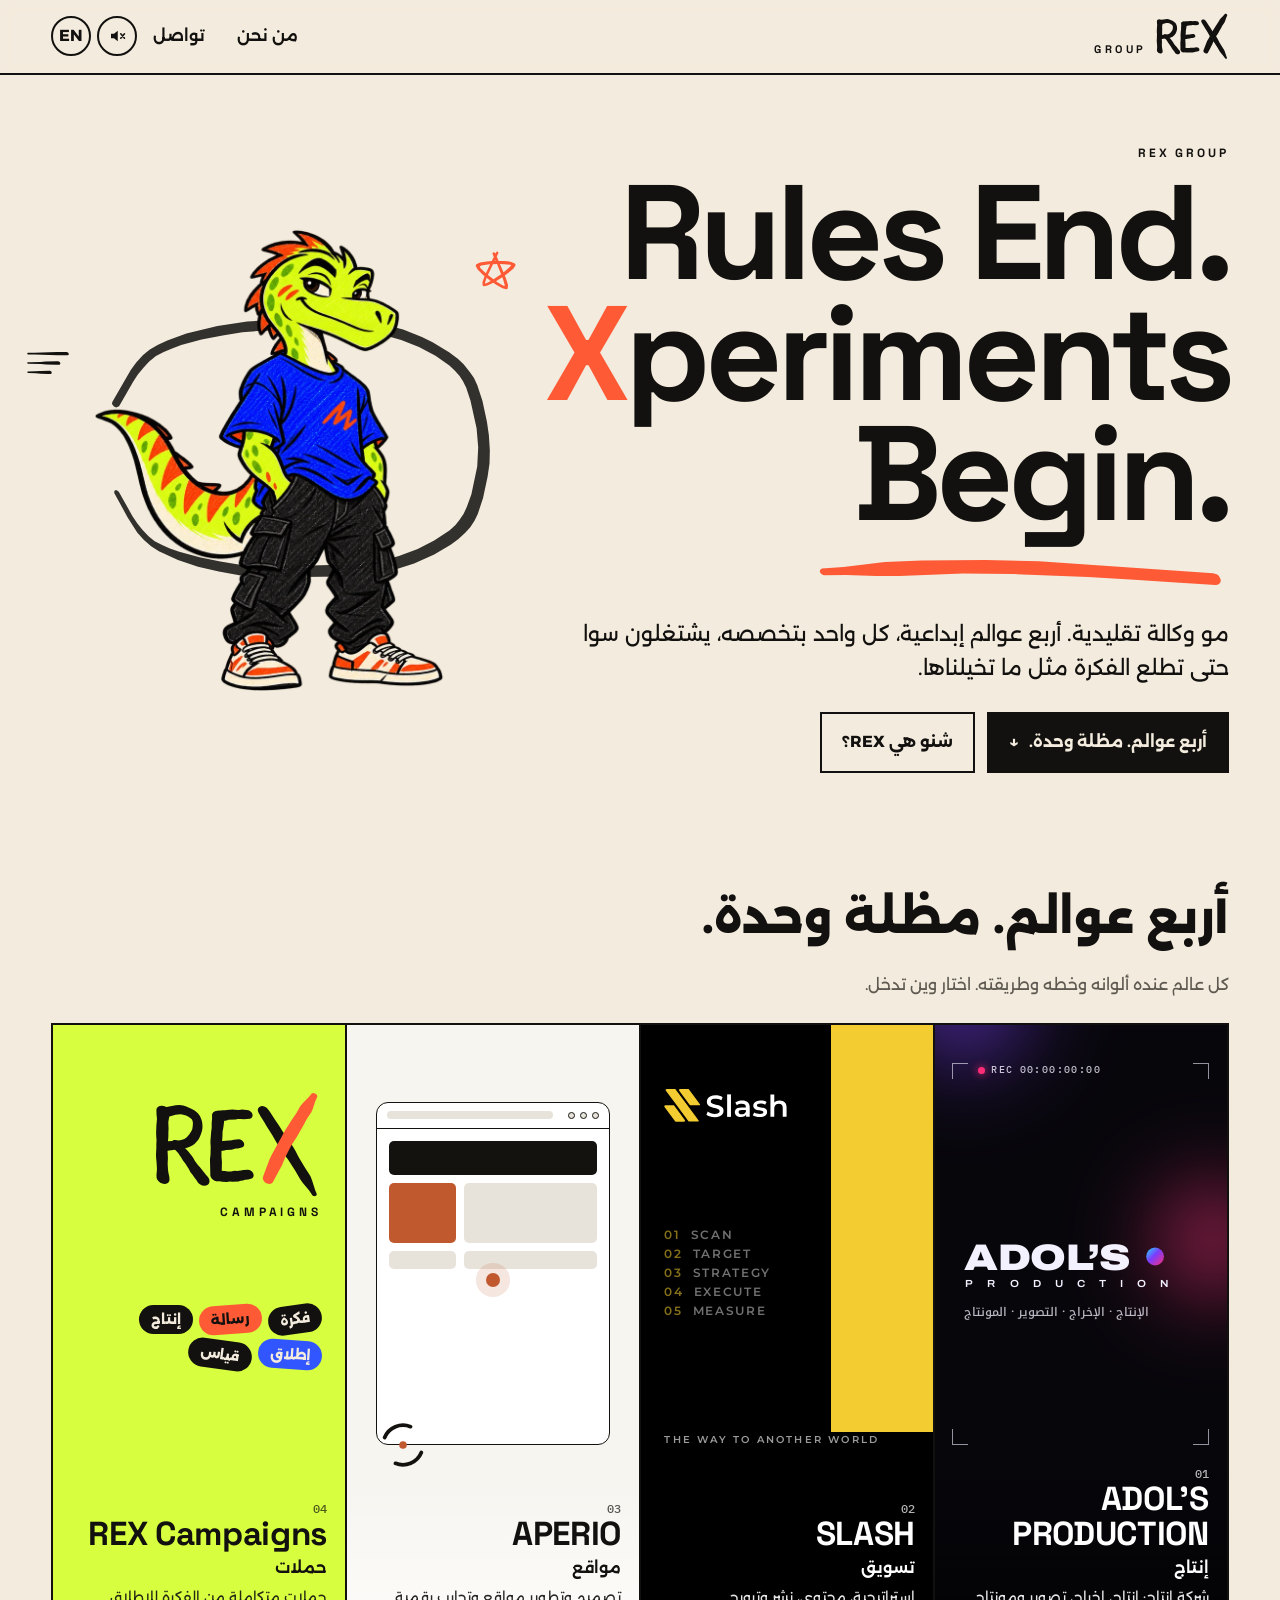
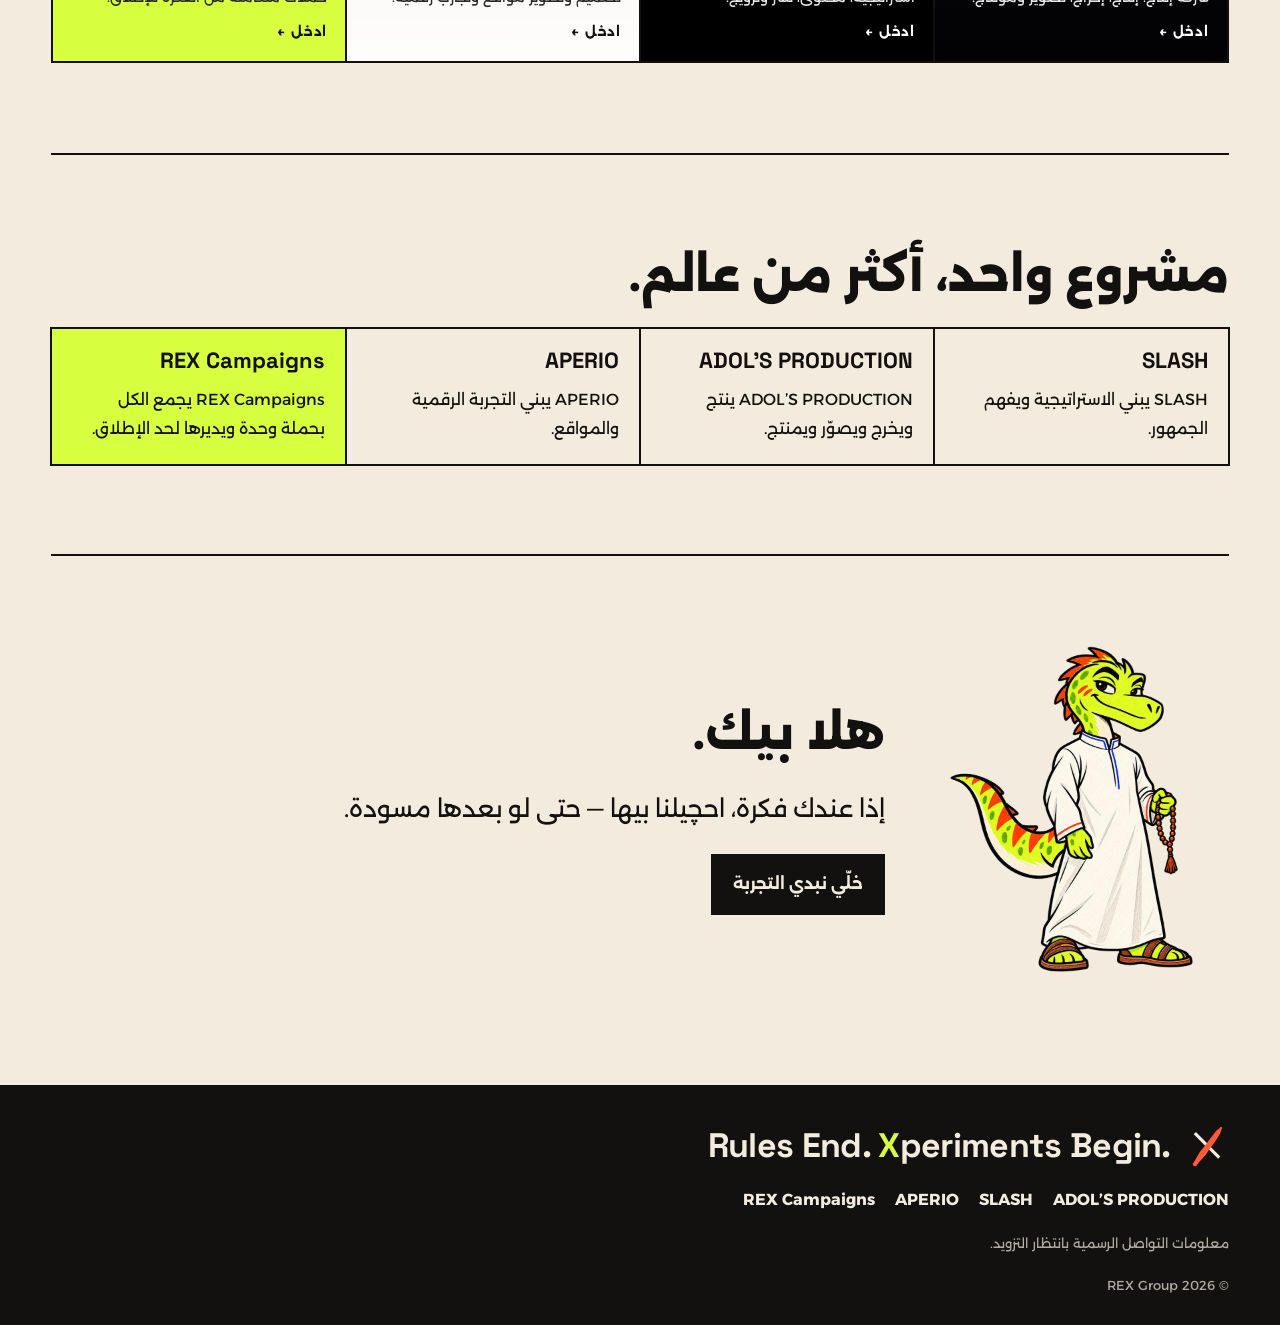
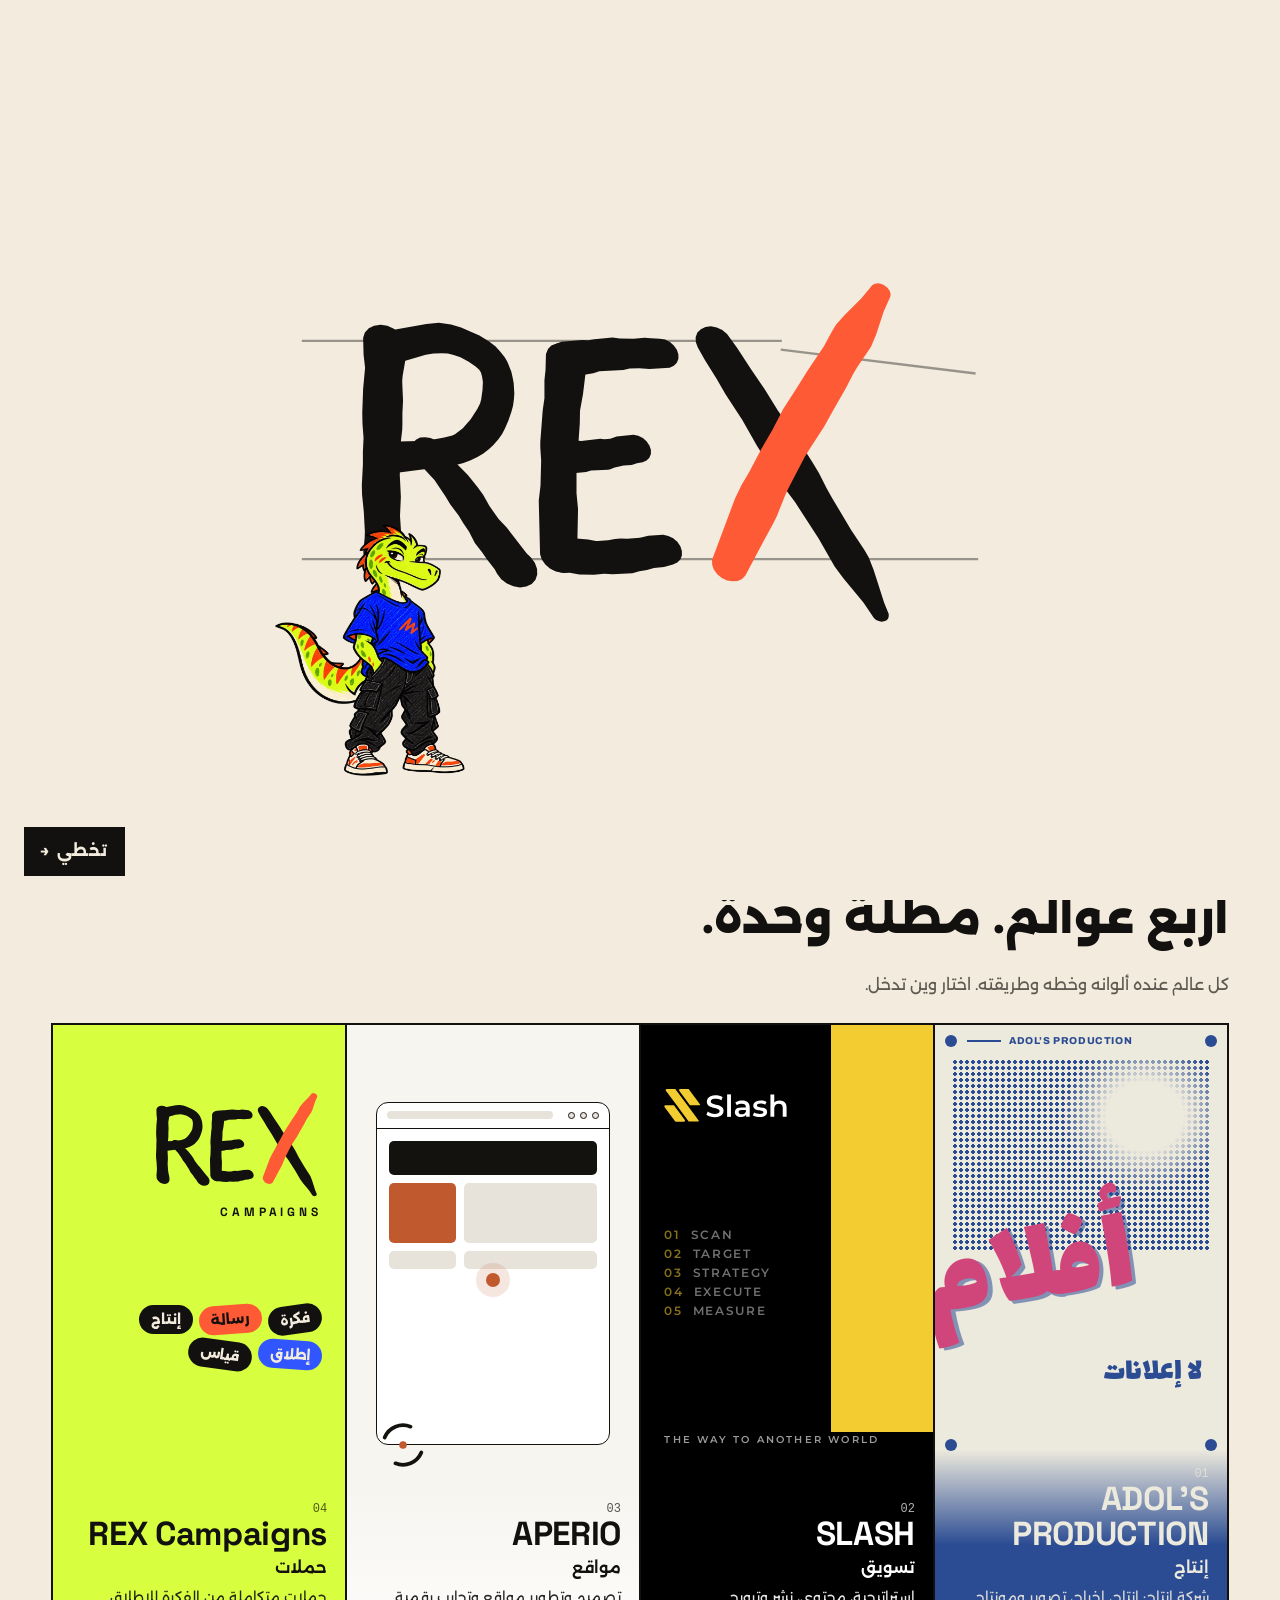
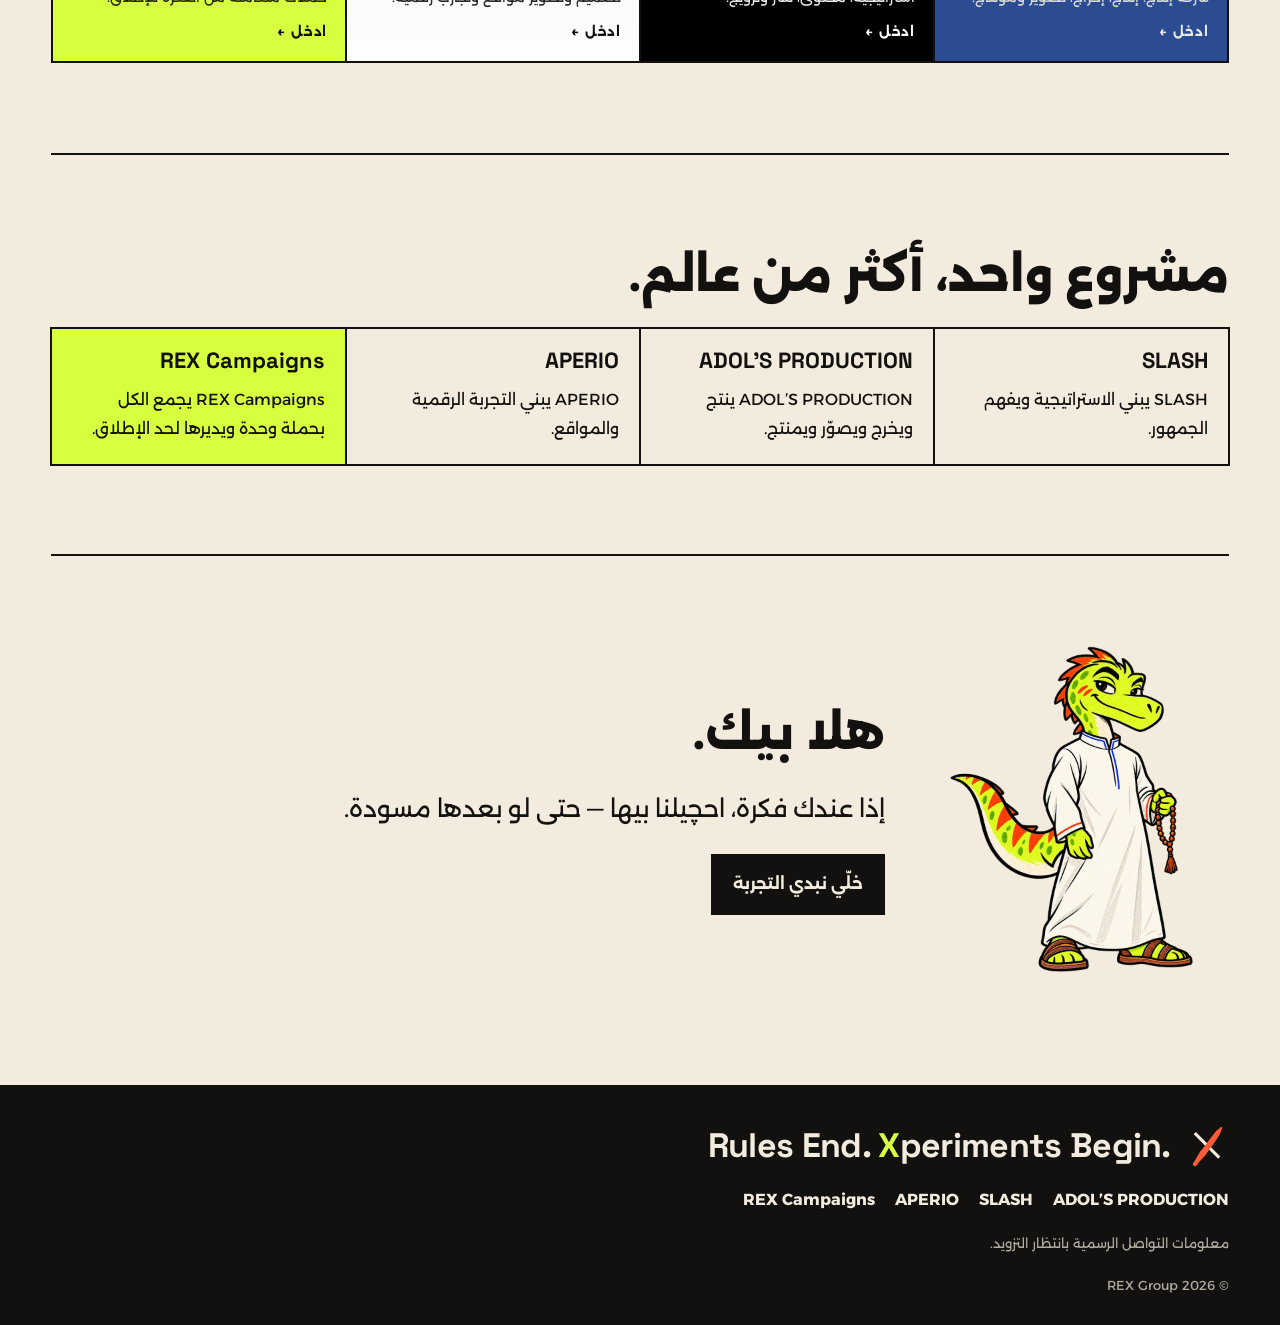
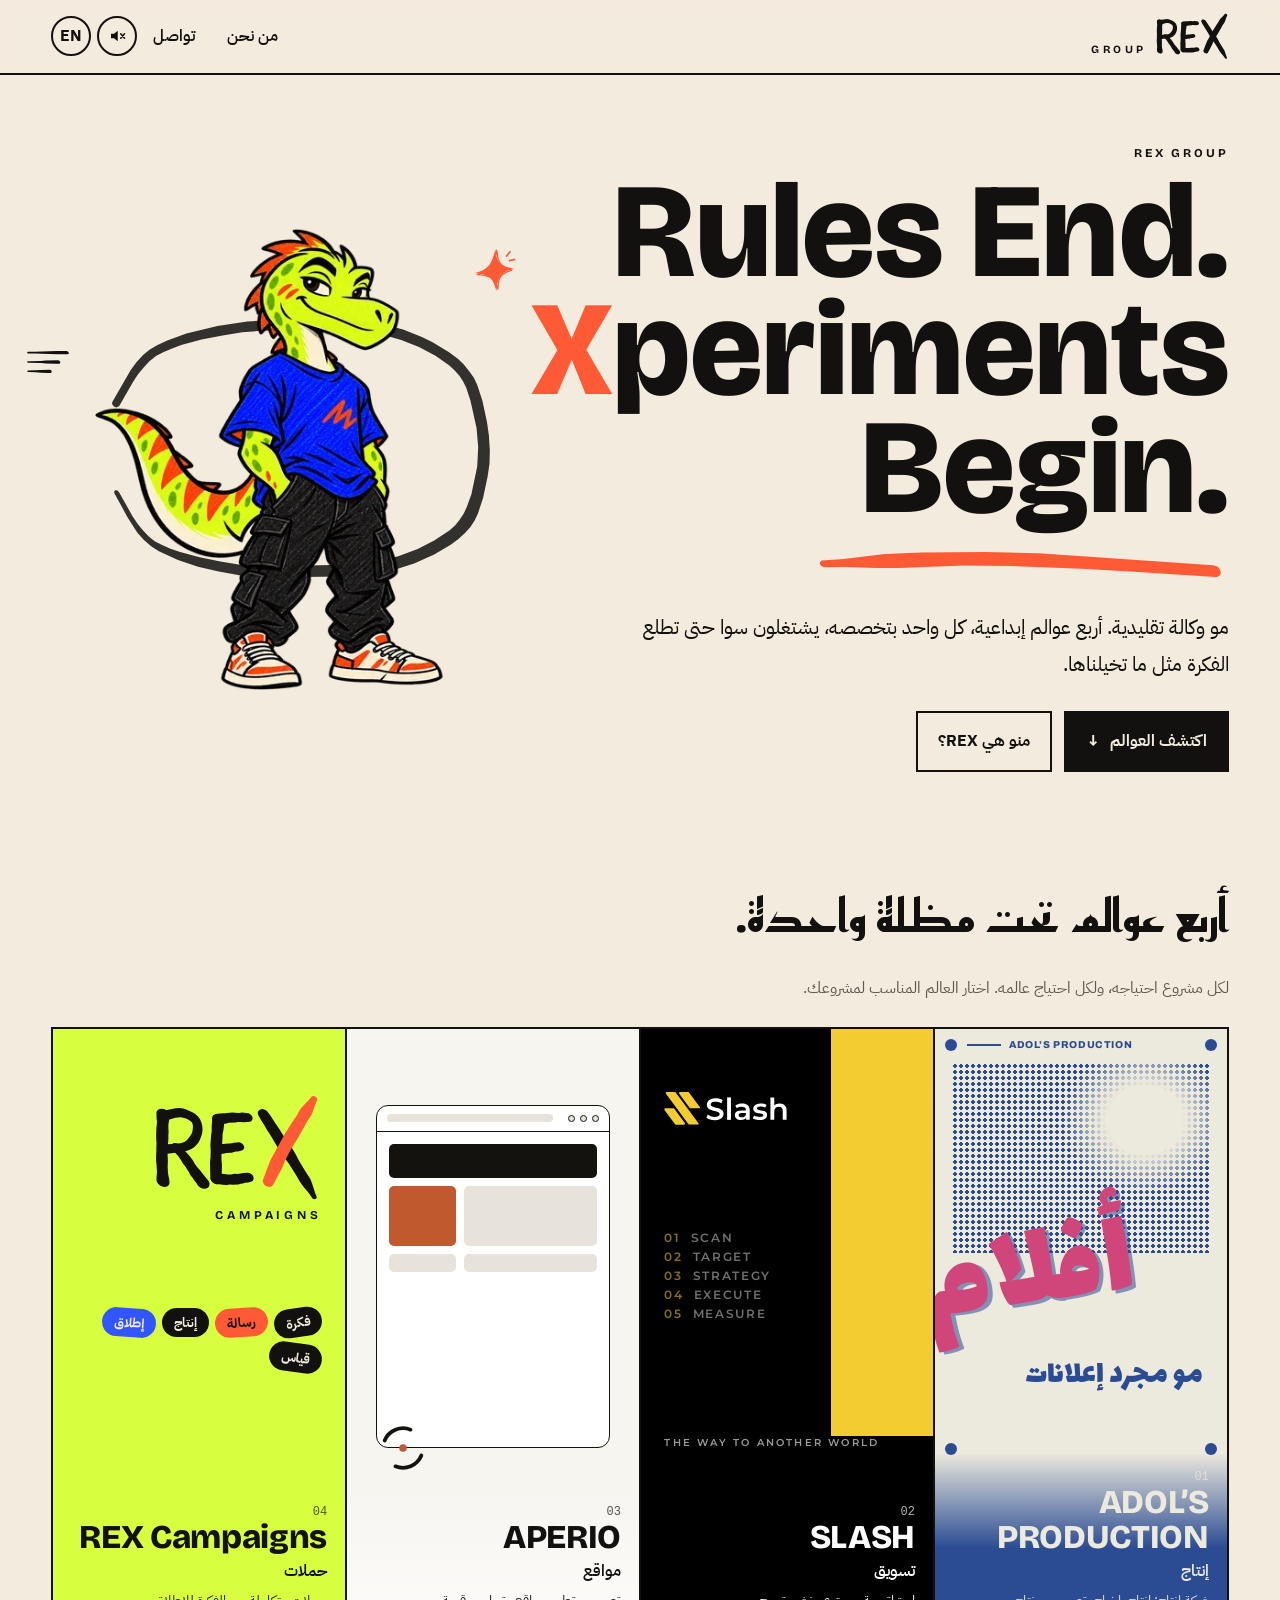
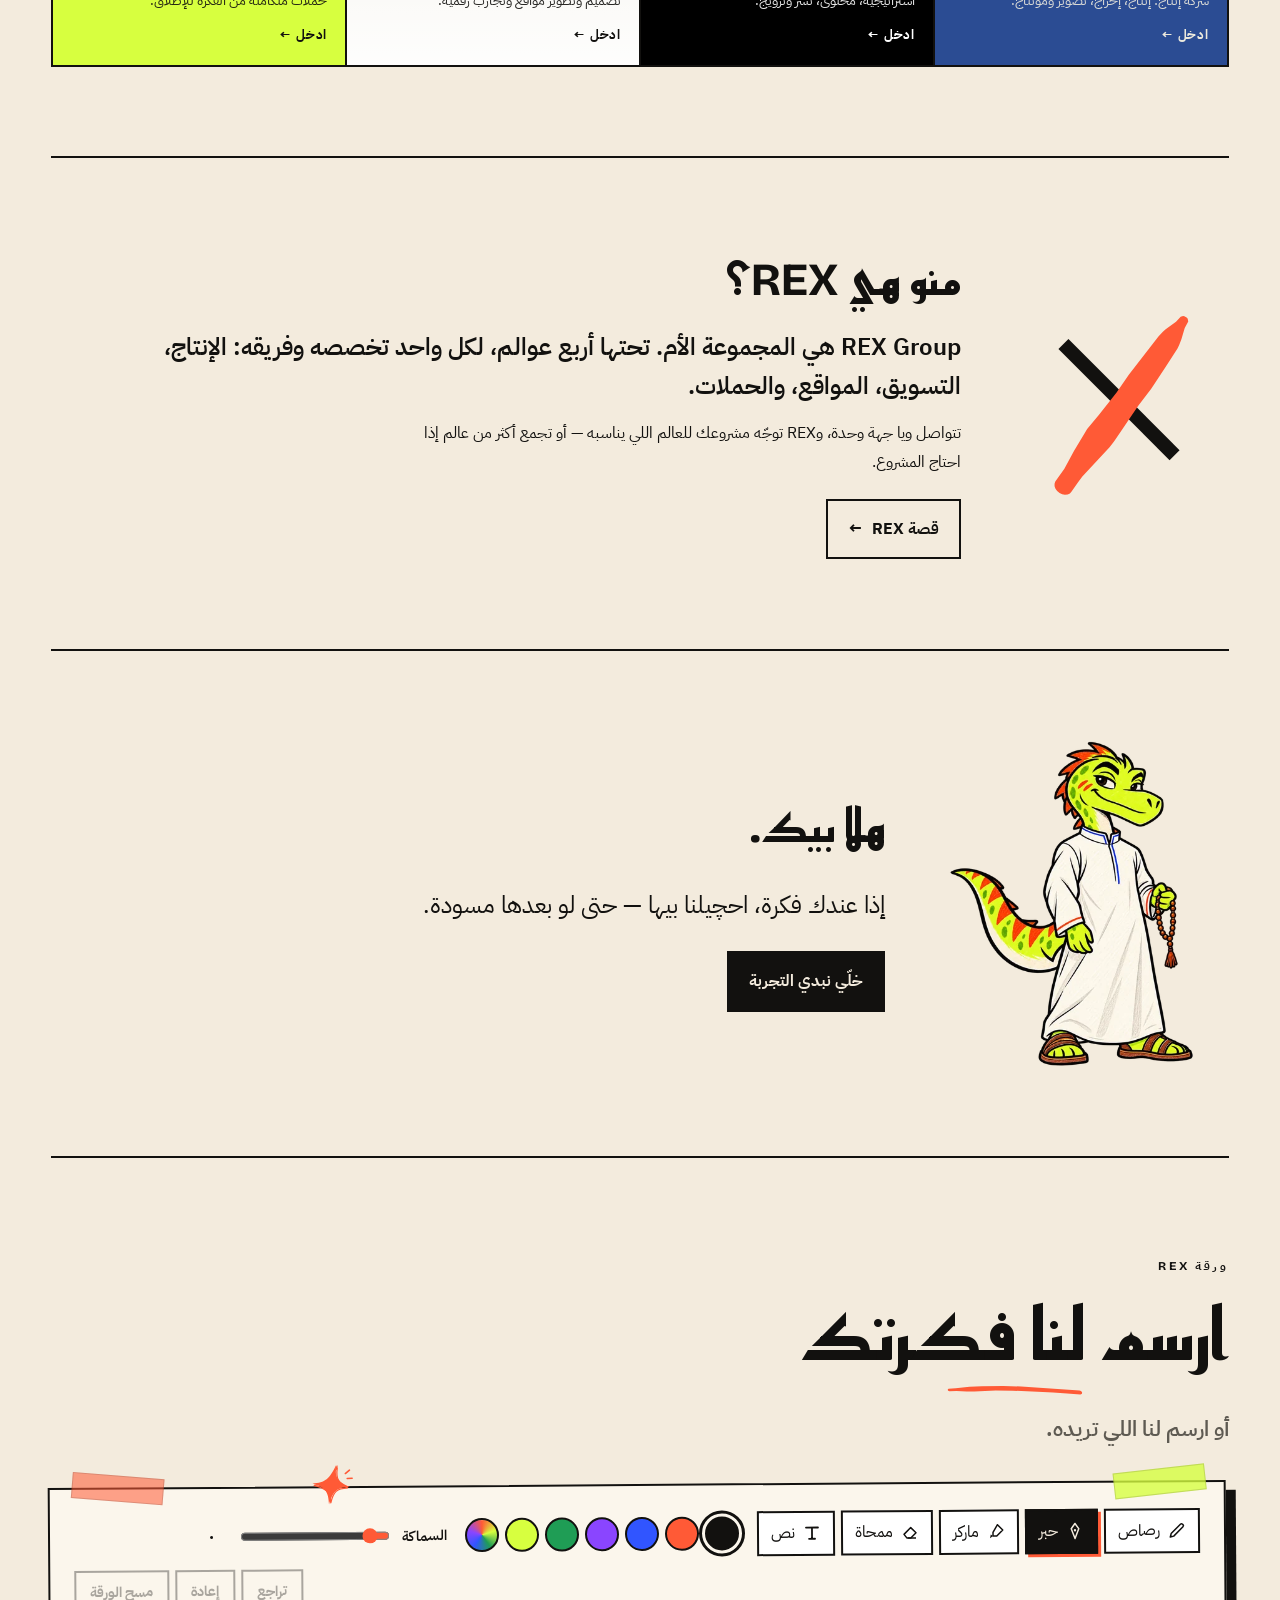
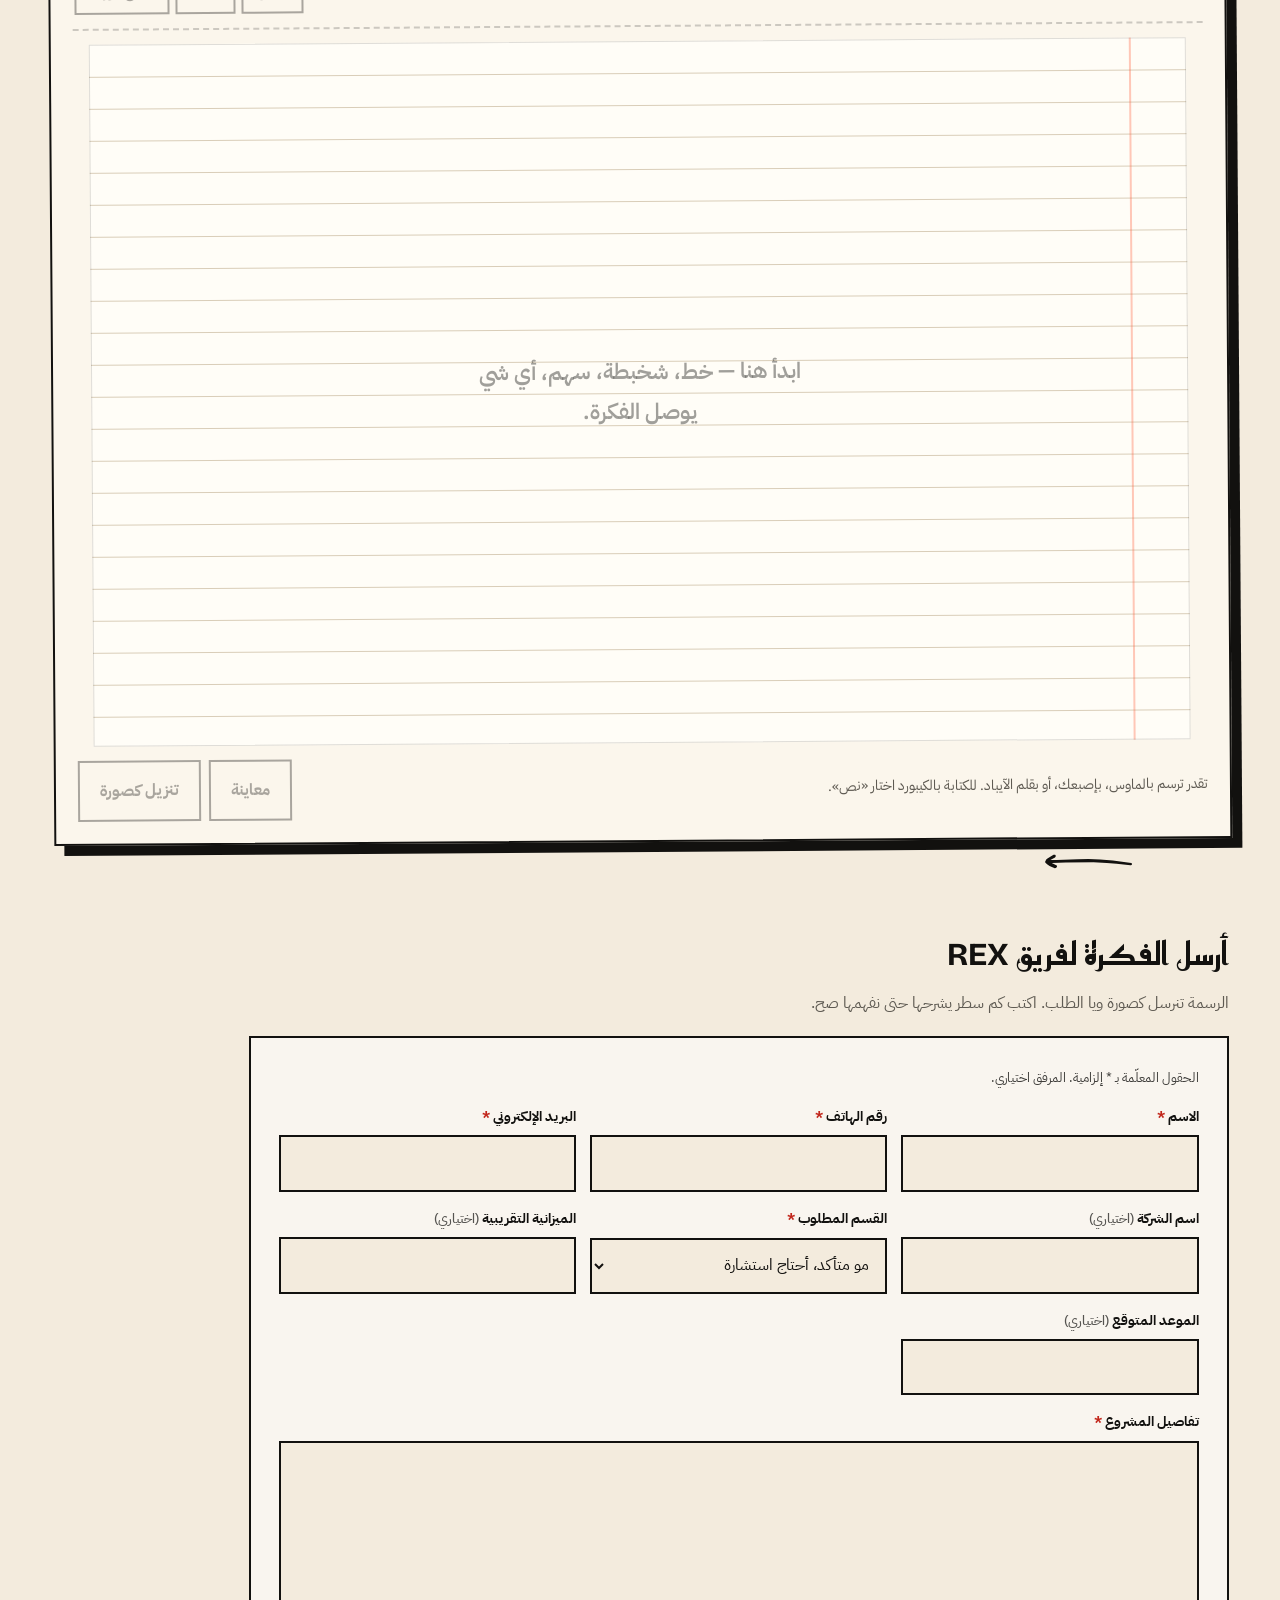
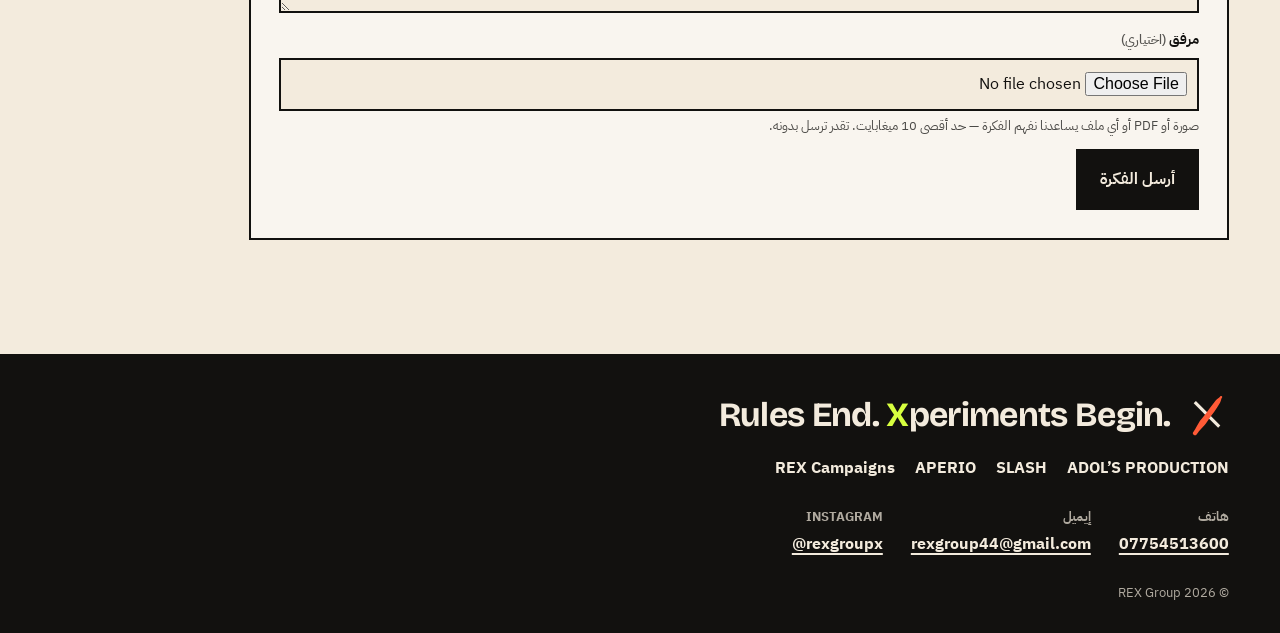
